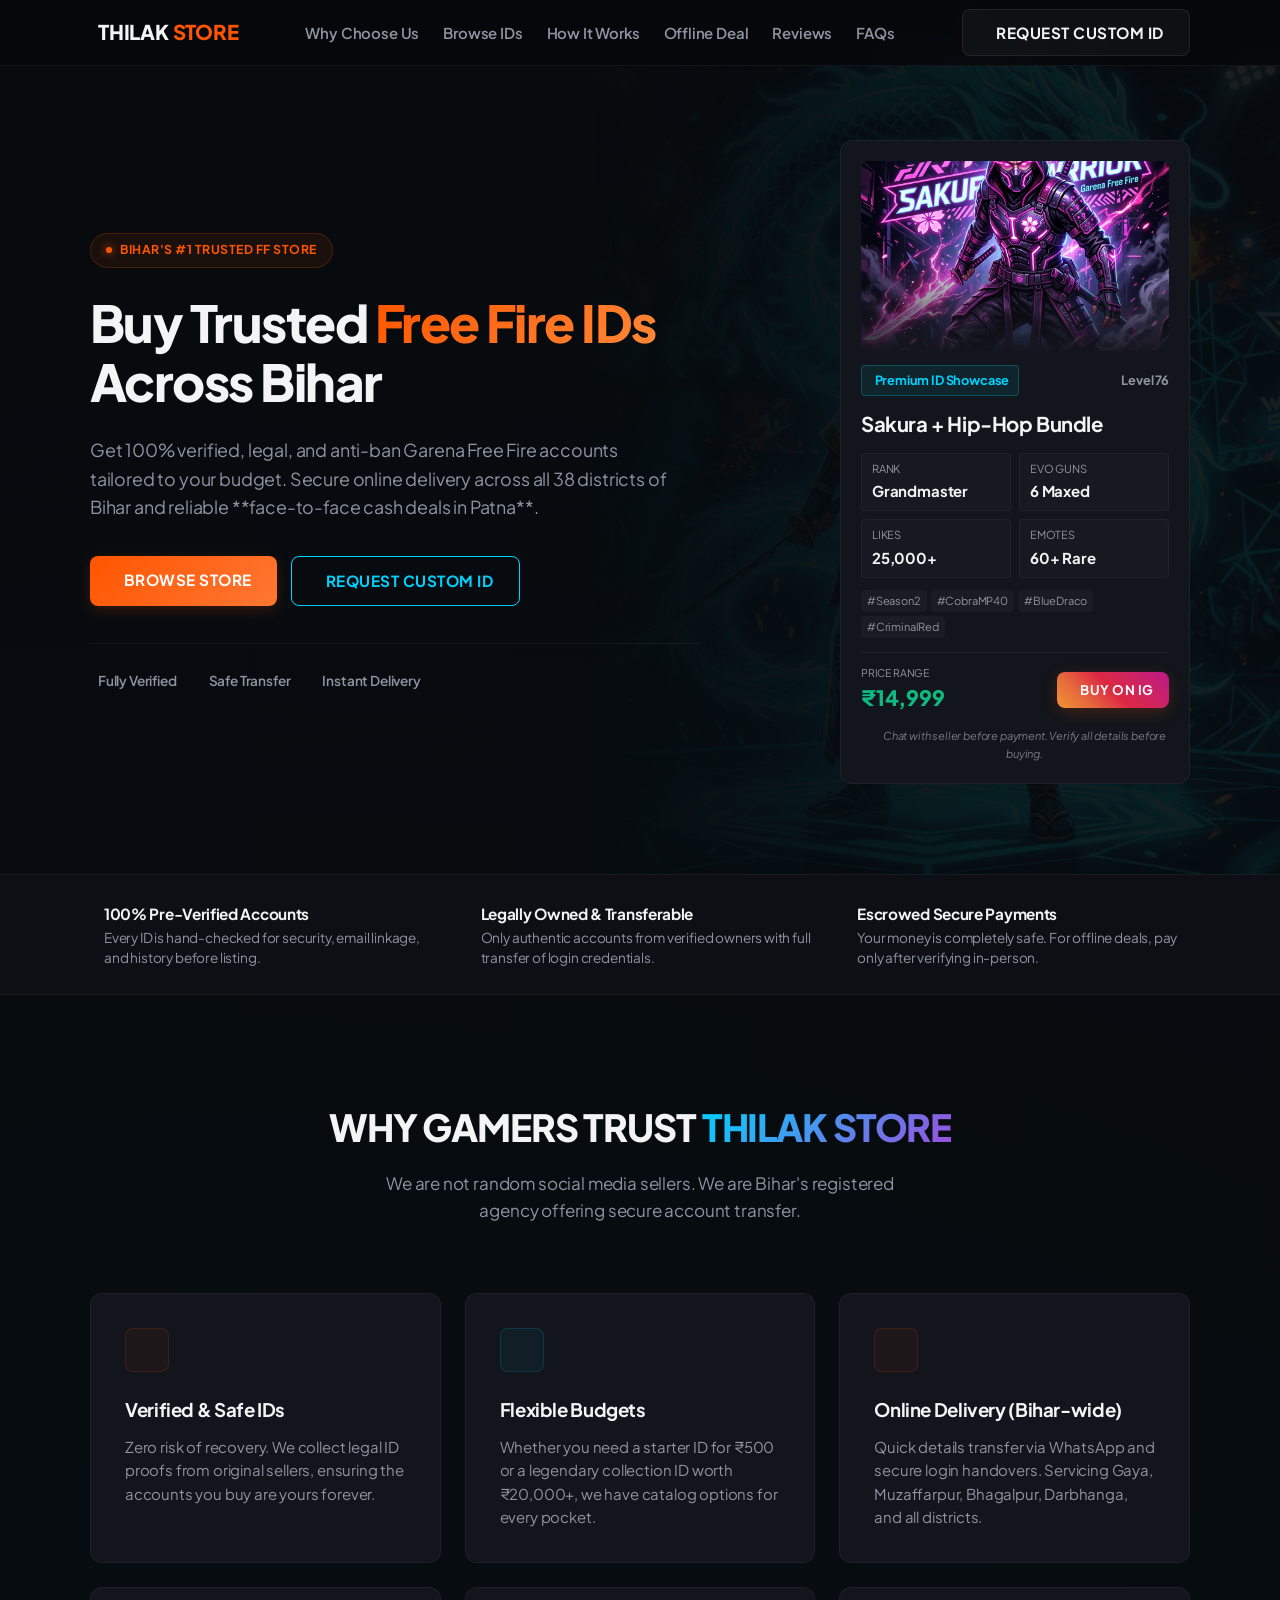
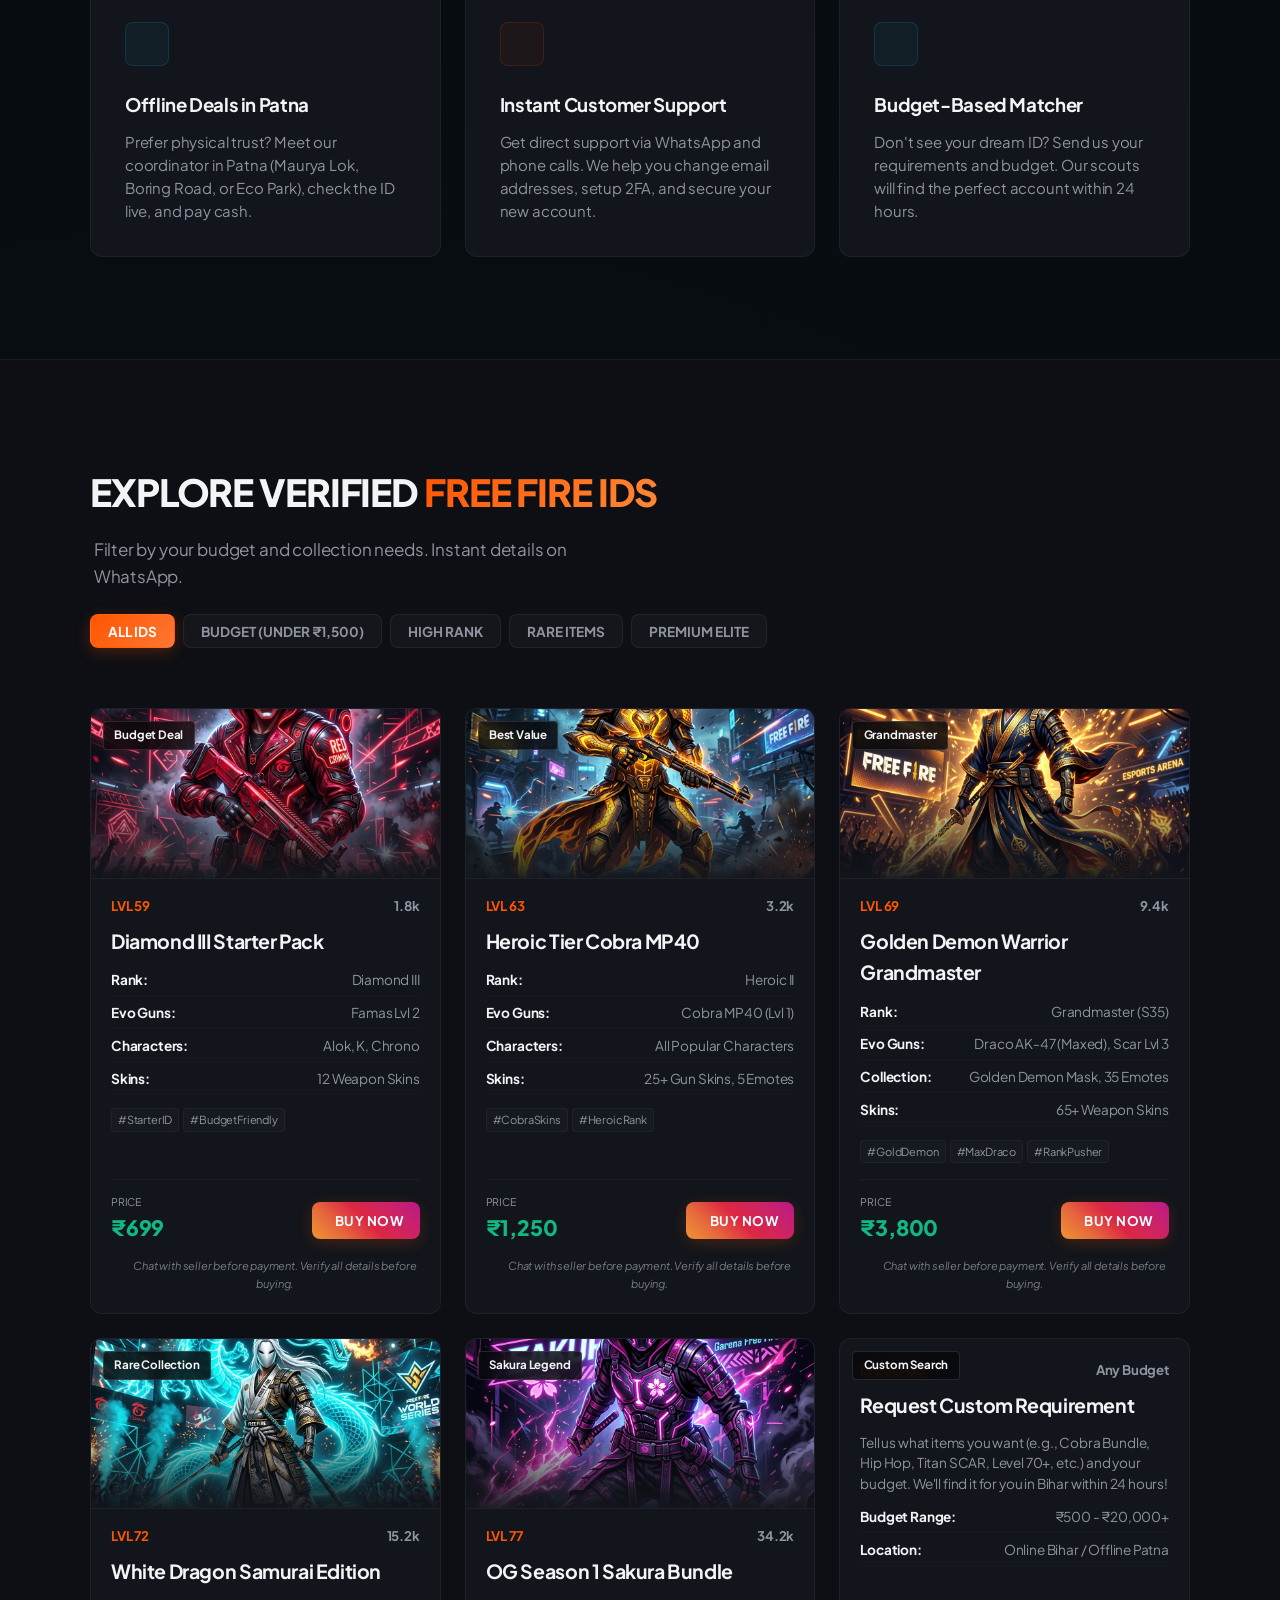
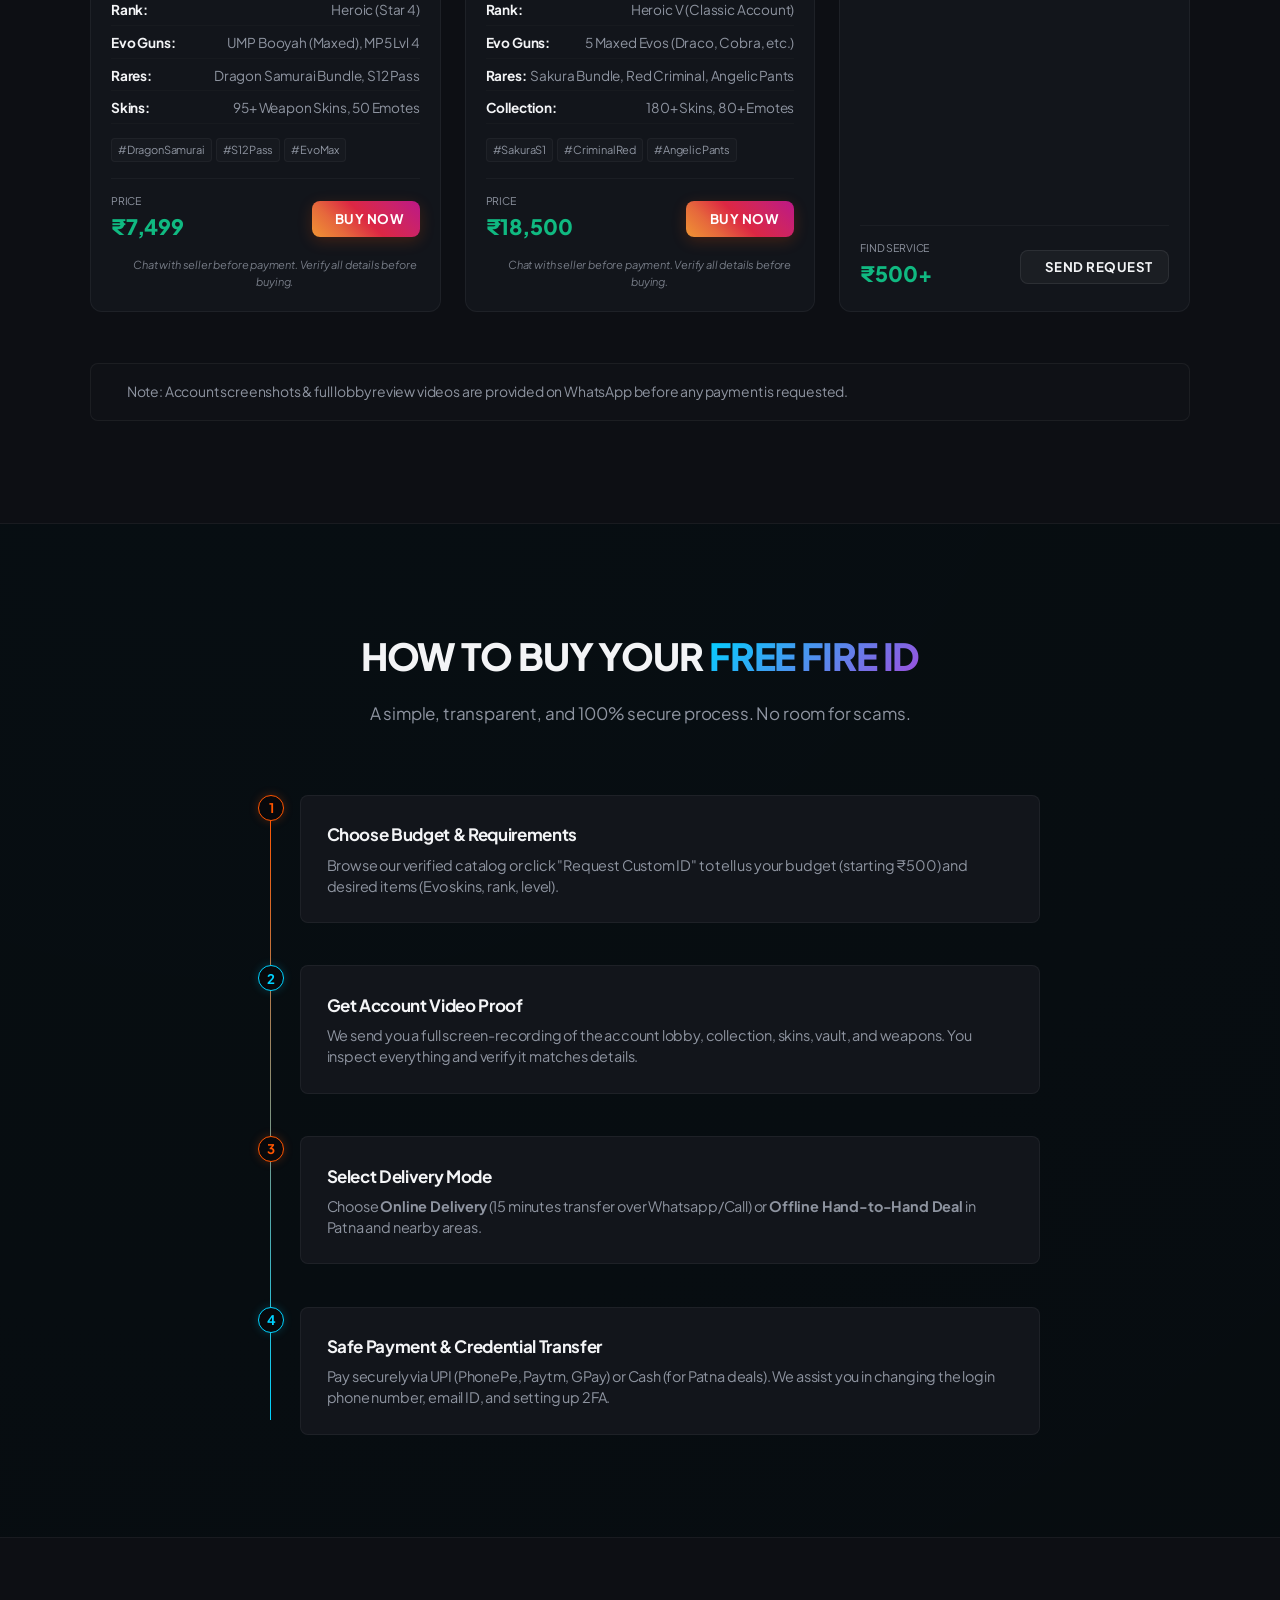
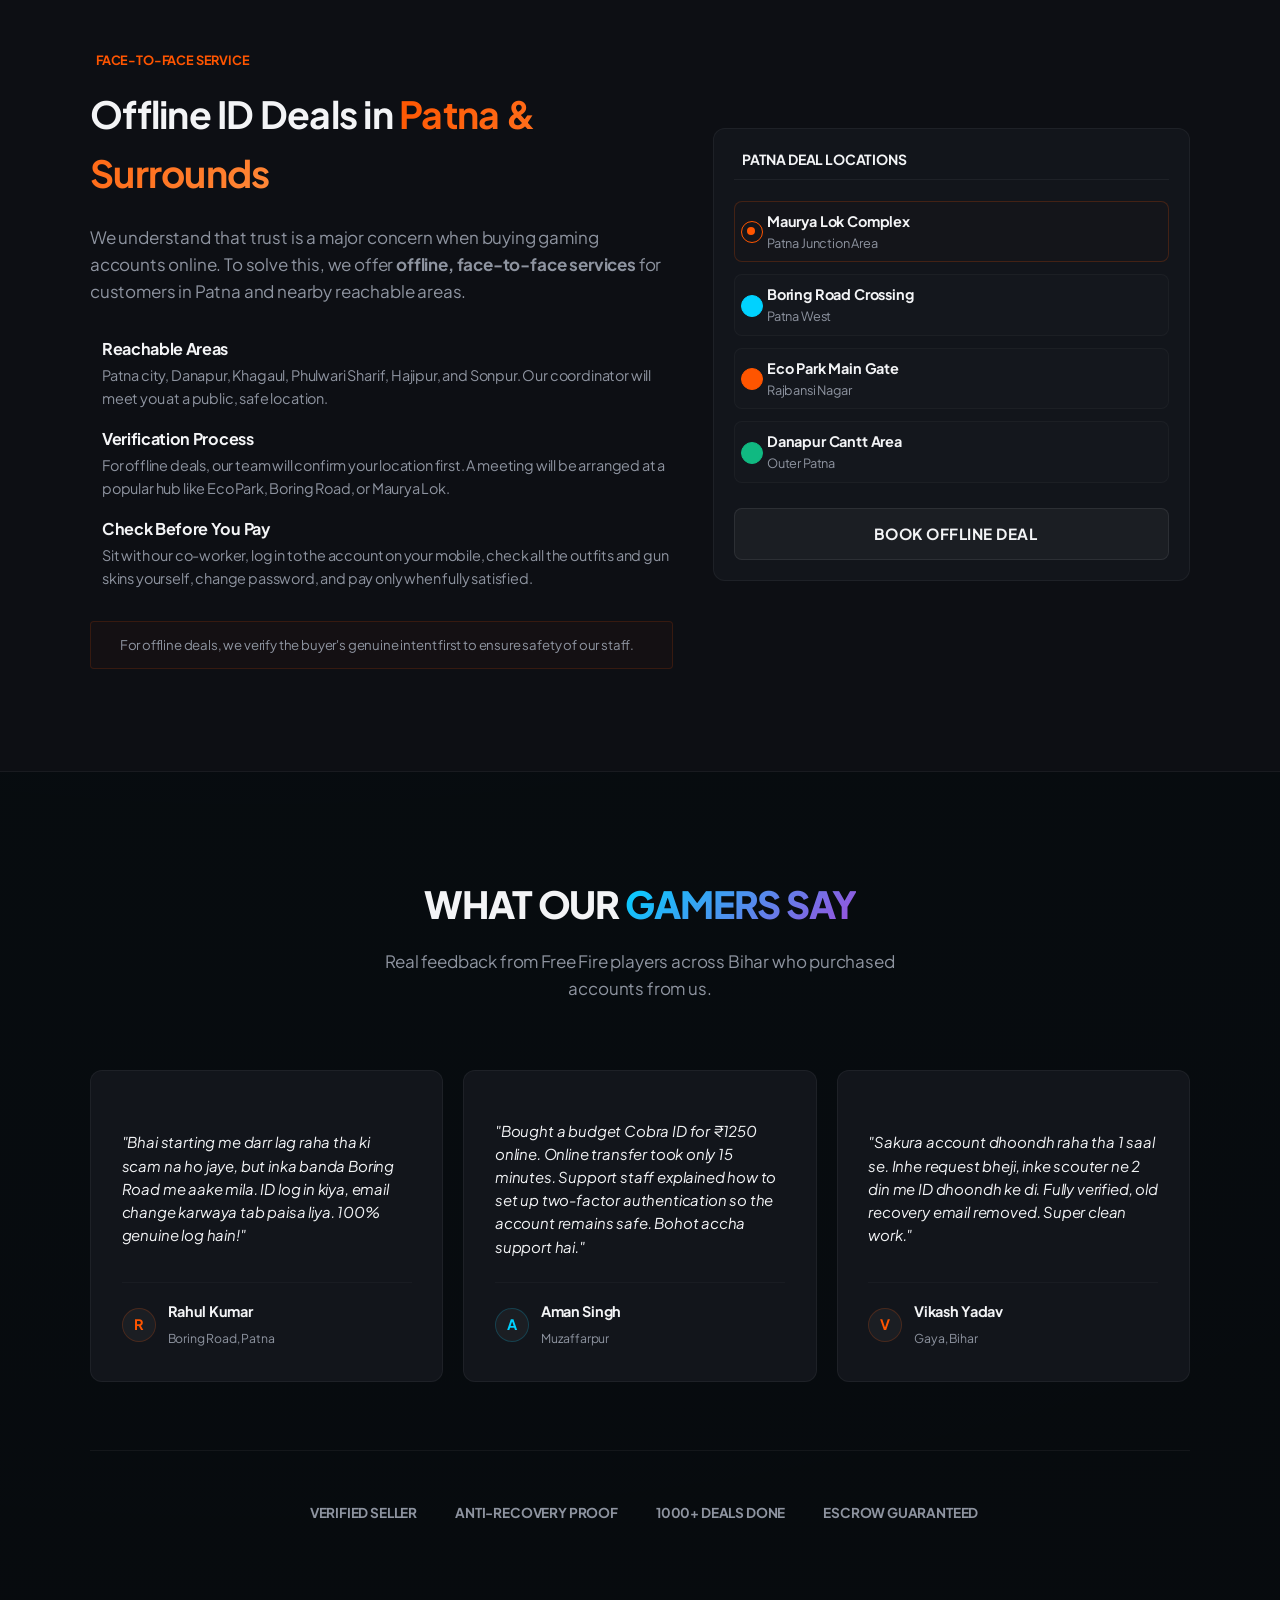
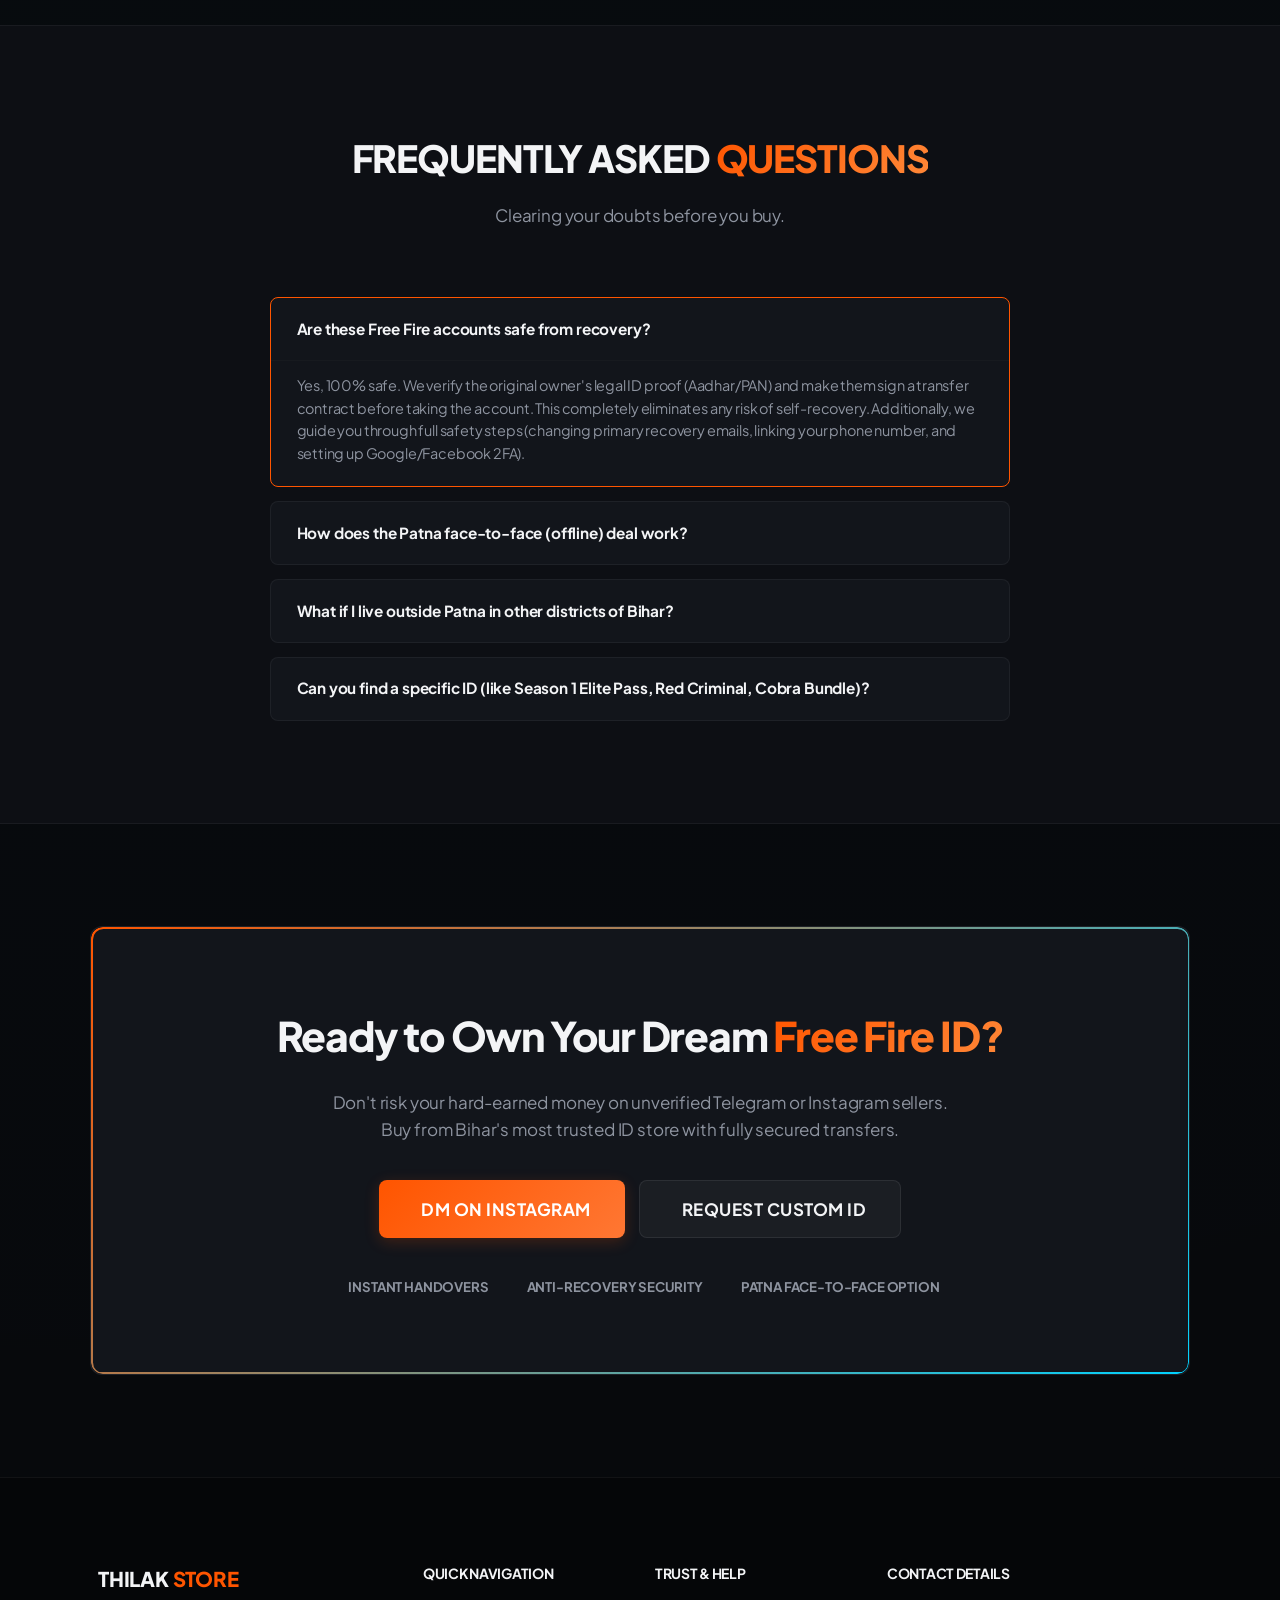
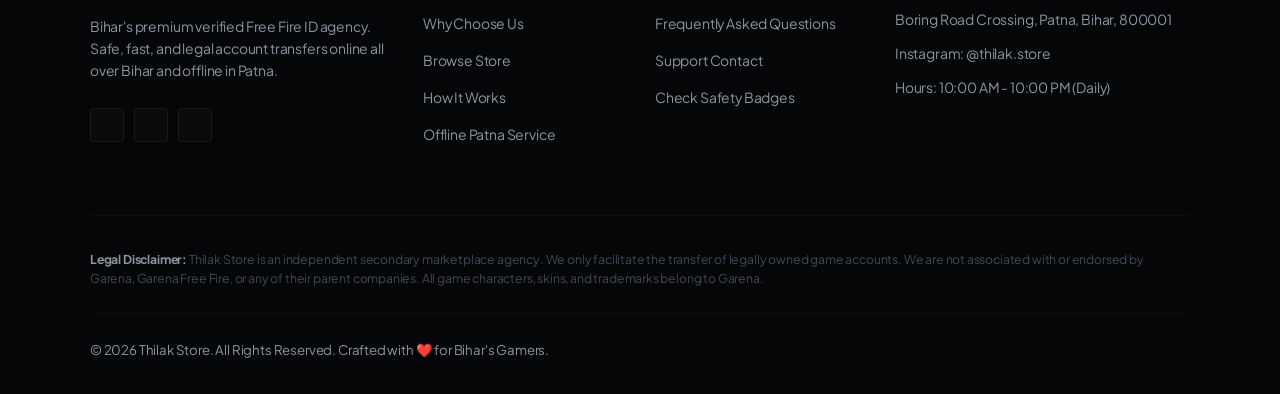
==== index.html @ e2bbb0ca "feat: implement premium Instagram business checkouts and link preview cards" ====
<!DOCTYPE html>
<html lang="en">
<head>
    <meta charset="UTF-8">
    <meta name="viewport" content="width=device-width, initial-scale=1.0">
    <meta name="description" content="Buy 100% Safe, Verified & Legal Free Fire IDs in Bihar. Budget starts from ₹500 to ₹20,000+. Instant online delivery across Bihar & Offline cash deals in Patna.">
    <meta name="keywords" content="Free Fire ID buy Bihar, Free Fire account Patna, Safe FF ID seller Patna, Buy FF ID Bihar, Free fire ID price list, Patna Free Fire offline deal">
    <meta name="author" content="Thilak Store">
    
    <!-- Open Graph Tags -->
    <meta property="og:title" content="Thilak Store | Trusted Free Fire IDs in Bihar">
    <meta property="og:description" content="Buy 100% Safe, Verified & Legal Free Fire IDs. Budget starts from ₹500 to ₹20,000+. Online delivery all over Bihar & Offline service in Patna.">
    <meta property="og:type" content="website">
    
    <title>Thilak Store | Buy Trusted Free Fire IDs Across Bihar</title>
    
    <!-- Google Fonts: Plus Jakarta Sans (Clean/Readable) -->
    <link rel="preconnect" href="https://fonts.googleapis.com">
    <link rel="preconnect" href="https://fonts.gstatic.com" crossorigin>
    <link href="https://fonts.googleapis.com/css2?family=Plus+Jakarta+Sans:wght@300;400;500;600;700;800&display=swap" rel="stylesheet">
    
    <!-- Lucide Icons CDN -->
    <script src="https://unpkg.com/lucide@latest"></script>
    
    <!-- Custom CSS -->
    <link rel="stylesheet" href="style.css">
</head>
<body>

    <!-- Header Navigation -->
    <header class="main-header">
        <div class="container navbar">
            <a href="#" class="logo">
                <span class="logo-icon"><i data-lucide="shield-check"></i></span>
                <span class="logo-text">THILAK <span class="accent-orange">STORE</span></span>
            </a>
            
            <nav class="nav-links">
                <a href="#why-us" class="nav-link">Why Choose Us</a>
                <a href="#store" class="nav-link">Browse IDs</a>
                <a href="#how-it-works" class="nav-link">How It Works</a>
                <a href="#offline-service" class="nav-link">Offline Deal</a>
                <a href="#testimonials" class="nav-link">Reviews</a>
                <a href="#faq" class="nav-link">FAQs</a>
            </nav>
            
            <div class="nav-actions">
                <button class="btn btn-secondary nav-cta-btn" commandfor="custom-id-modal" command="show-modal">
                    <i data-lucide="plus-circle"></i> Request Custom ID
                </button>
                <button class="mobile-nav-toggle" aria-label="Toggle Navigation">
                    <i data-lucide="menu"></i>
                </button>
            </div>
        </div>
    </header>

    <!-- Hero Section -->
    <section class="hero-section">
        <div class="hero-overlay"></div>
        <div class="hero-bg-image">
            <img src="assets/dragon_samurai.png" alt="Dragon Samurai Background">
        </div>
        <div class="container hero-grid">
            <div class="hero-content">
                <div class="hero-badge">
                    <span class="badge-dot"></span>
                    <span class="badge-text">BIHAR'S #1 TRUSTED FF STORE</span>
                </div>
                
                <h1 class="hero-title">
                    Buy Trusted <span class="text-glow-orange">Free Fire IDs</span> Across Bihar
                </h1>
                
                <p class="hero-subtitle">
                    Get 100% verified, legal, and anti-ban Garena Free Fire accounts tailored to your budget. Secure online delivery across all 38 districts of Bihar and reliable **face-to-face cash deals in Patna**.
                </p>
                
                <div class="hero-ctas">
                    <a href="#store" class="btn btn-primary btn-glow">
                        <i data-lucide="shopping-bag"></i> Browse Store
                    </a>
                    <button class="btn btn-secondary btn-outline" commandfor="custom-id-modal" command="show-modal">
                        <i data-lucide="sliders"></i> Request Custom ID
                    </button>
                </div>

                <div class="hero-features">
                    <div class="hero-feature-item">
                        <i data-lucide="shield-check" class="color-blue"></i>
                        <span>Fully Verified</span>
                    </div>
                    <div class="hero-feature-item">
                        <i data-lucide="refresh-cw" class="color-purple"></i>
                        <span>Safe Transfer</span>
                    </div>
                    <div class="hero-feature-item">
                        <i data-lucide="zap" class="color-orange"></i>
                        <span>Instant Delivery</span>
                    </div>
                </div>
            </div>
            
            <div class="hero-visual">
                <div class="premium-card-preview">
                    <div class="glow-effect bg-glow-purple"></div>
                    <div class="preview-image-container">
                        <img src="assets/sakura.png" alt="Free Fire Sakura Bundle" class="preview-char-img">
                        <div class="preview-char-overlay"></div>
                    </div>
                    
                    <div class="preview-header">
                        <span class="tier-badge"><i data-lucide="crown"></i> Premium ID Showcase</span>
                        <span class="status-indicator">Level 76</span>
                    </div>
                    
                    <div class="preview-body">
                        <h3 class="preview-title">Sakura + Hip-Hop Bundle</h3>
                        <div class="preview-stats-grid">
                            <div class="stat-box">
                                <span class="stat-label">Rank</span>
                                <span class="stat-value text-purple">Grandmaster</span>
                            </div>
                            <div class="stat-box">
                                <span class="stat-label">Evo Guns</span>
                                <span class="stat-value text-orange">6 Maxed</span>
                            </div>
                            <div class="stat-box">
                                <span class="stat-label">Likes</span>
                                <span class="stat-value">25,000+</span>
                            </div>
                            <div class="stat-box">
                                <span class="stat-label">Emotes</span>
                                <span class="stat-value">60+ Rare</span>
                            </div>
                        </div>
                        <div class="preview-tags">
                            <span>#Season2</span>
                            <span>#CobraMP40</span>
                            <span>#BlueDraco</span>
                            <span>#CriminalRed</span>
                        </div>
                    </div>
                    
                    <div class="preview-footer">
                        <div class="preview-price">
                            <span class="price-label">Price Range</span>
                            <span class="price-val">₹14,999</span>
                        </div>
                        <a href="#" class="btn btn-primary btn-sm btn-instagram buy-now-btn"
                           data-title="Sakura + Hip-Hop Bundle"
                           data-price="14,999"
                           data-level="76"
                           data-rank="Grandmaster"
                           data-skins="6 Maxed Evo Guns"
                           data-image="assets/sakura.png"
                           data-product-link="product-showcase.html">
                            <i data-lucide="instagram"></i> Buy on IG
                        </a>
                    </div>
                    <div class="checkout-note"><i data-lucide="info"></i> Chat with seller before payment. Verify all details before buying.</div>
                </div>
            </div>
        </div>
    </section>

    <!-- Trust Alert / Compliance Section -->
    <section class="trust-bar-section">
        <div class="container trust-bar-grid">
            <div class="trust-bar-item">
                <div class="trust-icon"><i data-lucide="check-circle-2"></i></div>
                <div class="trust-text">
                    <h4>100% Pre-Verified Accounts</h4>
                    <p>Every ID is hand-checked for security, email linkage, and history before listing.</p>
                </div>
            </div>
            <div class="trust-bar-item">
                <div class="trust-icon"><i data-lucide="scroll"></i></div>
                <div class="trust-text">
                    <h4>Legally Owned & Transferable</h4>
                    <p>Only authentic accounts from verified owners with full transfer of login credentials.</p>
                </div>
            </div>
            <div class="trust-bar-item">
                <div class="trust-icon"><i data-lucide="lock"></i></div>
                <div class="trust-text">
                    <h4>Escrowed Secure Payments</h4>
                    <p>Your money is completely safe. For offline deals, pay only after verifying in-person.</p>
                </div>
            </div>
        </div>
    </section>

    <!-- Why Choose Us Section -->
    <section id="why-us" class="why-us-section section-padding scroll-reveal">
        <div class="container">
            <div class="section-header text-center">
                <h2 class="section-title">Why Gamers Trust <span class="text-glow-purple">Thilak Store</span></h2>
                <p class="section-subtitle">We are not random social media sellers. We are Bihar's registered agency offering secure account transfer.</p>
            </div>
            
            <div class="why-us-grid">
                <!-- Card 1 -->
                <div class="feature-card border-glow-orange">
                    <div class="feature-icon bg-orange-glow"><i data-lucide="shield-check"></i></div>
                    <h3>Verified & Safe IDs</h3>
                    <p>Zero risk of recovery. We collect legal ID proofs from original sellers, ensuring the accounts you buy are yours forever.</p>
                </div>
                
                <!-- Card 2 -->
                <div class="feature-card border-glow-blue">
                    <div class="feature-icon bg-blue-glow"><i data-lucide="indian-rupee"></i></div>
                    <h3>Flexible Budgets</h3>
                    <p>Whether you need a starter ID for ₹500 or a legendary collection ID worth ₹20,000+, we have catalog options for every pocket.</p>
                </div>
                
                <!-- Card 3 -->
                <div class="feature-card border-glow-purple">
                    <div class="feature-icon bg-purple-glow"><i data-lucide="map-pin"></i></div>
                    <h3>Online Delivery (Bihar-wide)</h3>
                    <p>Quick details transfer via WhatsApp and secure login handovers. Servicing Gaya, Muzaffarpur, Bhagalpur, Darbhanga, and all districts.</p>
                </div>
                
                <!-- Card 4 -->
                <div class="feature-card border-glow-orange">
                    <div class="feature-icon bg-orange-glow"><i data-lucide="users"></i></div>
                    <h3>Offline Deals in Patna</h3>
                    <p>Prefer physical trust? Meet our coordinator in Patna (Maurya Lok, Boring Road, or Eco Park), check the ID live, and pay cash.</p>
                </div>
                
                <!-- Card 5 -->
                <div class="feature-card border-glow-blue">
                    <div class="feature-icon bg-blue-glow"><i data-lucide="headphones"></i></div>
                    <h3>Instant Customer Support</h3>
                    <p>Get direct support via WhatsApp and phone calls. We help you change email addresses, setup 2FA, and secure your new account.</p>
                </div>
                
                <!-- Card 6 -->
                <div class="feature-card border-glow-purple">
                    <div class="feature-icon bg-purple-glow"><i data-lucide="thumbs-up"></i></div>
                    <h3>Budget-Based Matcher</h3>
                    <p>Don't see your dream ID? Send us your requirements and budget. Our scouts will find the perfect account within 24 hours.</p>
                </div>
            </div>
        </div>
    </section>

    <!-- Featured ID Catalog / Store Section -->
    <section id="store" class="store-section section-padding scroll-reveal">
        <div class="container">
            <div class="section-header-row">
                <div class="section-header-left">
                    <h2 class="section-title">Explore Verified <span class="text-glow-orange">Free Fire IDs</span></h2>
                    <p class="section-subtitle">Filter by your budget and collection needs. Instant details on WhatsApp.</p>
                </div>
                
                <div class="catalog-filters">
                    <button class="filter-btn active" data-filter="all">All IDs</button>
                    <button class="filter-btn" data-filter="budget">Budget (Under ₹1,500)</button>
                    <button class="filter-btn" data-filter="rank">High Rank</button>
                    <button class="filter-btn" data-filter="rare">Rare Items</button>
                    <button class="filter-btn" data-filter="premium">Premium Elite</button>
                </div>
            </div>
            
            <div class="store-grid" id="catalog-grid">
                <!-- ID Card 1 (Budget) -->
                <div class="id-card" data-category="budget">
                    <div class="id-card-banner">
                        <img src="assets/criminal.png" alt="Diamond III Starter Pack" class="card-char-img">
                        <div class="id-card-banner-overlay"></div>
                    </div>
                    <div class="card-badge badge-budget">Budget Deal</div>
                    <div class="id-card-header">
                        <span class="id-level">LVL 59</span>
                        <span class="id-likes"><i data-lucide="heart"></i> 1.8k</span>
                    </div>
                    <div class="id-card-body">
                        <h3 class="id-title">Diamond III Starter Pack</h3>
                        <ul class="id-specs">
                            <li><strong>Rank:</strong> Diamond III</li>
                            <li><strong>Evo Guns:</strong> Famas Lvl 2</li>
                            <li><strong>Characters:</strong> Alok, K, Chrono</li>
                            <li><strong>Skins:</strong> 12 Weapon Skins</li>
                        </ul>
                        <div class="id-extra-tags">
                            <span>#StarterID</span>
                            <span>#BudgetFriendly</span>
                        </div>
                    </div>
                    <div class="id-card-footer">
                        <div class="id-price">
                            <span class="price-label">Price</span>
                            <span class="price-val">₹699</span>
                        </div>
                        <div class="id-actions">
                            <a href="#" class="btn btn-primary btn-sm btn-instagram buy-now-btn"
                               data-title="Diamond III Starter Pack"
                               data-price="699"
                               data-level="59"
                               data-rank="Diamond III"
                               data-skins="12 Weapon Skins"
                               data-image="assets/criminal.png"
                               data-product-link="product-1.html">
                                <i data-lucide="instagram"></i> Buy Now
                            </a>
                        </div>
                    </div>
                    <div class="checkout-note"><i data-lucide="info"></i> Chat with seller before payment. Verify all details before buying.</div>
                </div>

                <!-- ID Card 2 (Budget) -->
                <div class="id-card" data-category="budget">
                    <div class="id-card-banner">
                        <img src="assets/cobra.png" alt="Cobra MP40 Bundle" class="card-char-img">
                        <div class="id-card-banner-overlay"></div>
                    </div>
                    <div class="card-badge badge-budget">Best Value</div>
                    <div class="id-card-header">
                        <span class="id-level">LVL 63</span>
                        <span class="id-likes"><i data-lucide="heart"></i> 3.2k</span>
                    </div>
                    <div class="id-card-body">
                        <h3 class="id-title">Heroic Tier Cobra MP40</h3>
                        <ul class="id-specs">
                            <li><strong>Rank:</strong> Heroic II</li>
                            <li><strong>Evo Guns:</strong> Cobra MP40 (Lvl 1)</li>
                            <li><strong>Characters:</strong> All Popular Characters</li>
                            <li><strong>Skins:</strong> 25+ Gun Skins, 5 Emotes</li>
                        </ul>
                        <div class="id-extra-tags">
                            <span>#CobraSkins</span>
                            <span>#HeroicRank</span>
                        </div>
                    </div>
                    <div class="id-card-footer">
                        <div class="id-price">
                            <span class="price-label">Price</span>
                            <span class="price-val">₹1,250</span>
                        </div>
                        <div class="id-actions">
                            <a href="#" class="btn btn-primary btn-sm btn-instagram buy-now-btn"
                               data-title="Heroic Tier Cobra MP40"
                               data-price="1,250"
                               data-level="63"
                               data-rank="Heroic II"
                               data-skins="25+ Gun Skins, 5 Emotes"
                               data-image="assets/cobra.png"
                               data-product-link="product-2.html">
                                <i data-lucide="instagram"></i> Buy Now
                            </a>
                        </div>
                    </div>
                    <div class="checkout-note"><i data-lucide="info"></i> Chat with seller before payment. Verify all details before buying.</div>
                </div>

                <!-- ID Card 3 (High Rank) -->
                <div class="id-card" data-category="rank">
                    <div class="id-card-banner">
                        <img src="assets/gold_demon.png" alt="Golden Demon Warrior" class="card-char-img">
                        <div class="id-card-banner-overlay"></div>
                    </div>
                    <div class="card-badge badge-rank">Grandmaster</div>
                    <div class="id-card-header">
                        <span class="id-level">LVL 69</span>
                        <span class="id-likes"><i data-lucide="heart"></i> 9.4k</span>
                    </div>
                    <div class="id-card-body">
                        <h3 class="id-title">Golden Demon Warrior Grandmaster</h3>
                        <ul class="id-specs">
                            <li><strong>Rank:</strong> Grandmaster (S35)</li>
                            <li><strong>Evo Guns:</strong> Draco AK-47 (Maxed), Scar Lvl 3</li>
                            <li><strong>Collection:</strong> Golden Demon Mask, 35 Emotes</li>
                            <li><strong>Skins:</strong> 65+ Weapon Skins</li>
                        </ul>
                        <div class="id-extra-tags">
                            <span>#GoldDemon</span>
                            <span>#MaxDraco</span>
                            <span>#RankPusher</span>
                        </div>
                    </div>
                    <div class="id-card-footer">
                        <div class="id-price">
                            <span class="price-label">Price</span>
                            <span class="price-val">₹3,800</span>
                        </div>
                        <div class="id-actions">
                            <a href="#" class="btn btn-primary btn-sm btn-instagram buy-now-btn"
                               data-title="Golden Demon Warrior Grandmaster"
                               data-price="3,800"
                               data-level="69"
                               data-rank="Grandmaster (S35)"
                               data-skins="65+ Weapon Skins"
                               data-image="assets/gold_demon.png"
                               data-product-link="product-3.html">
                                <i data-lucide="instagram"></i> Buy Now
                            </a>
                        </div>
                    </div>
                    <div class="checkout-note"><i data-lucide="info"></i> Chat with seller before payment. Verify all details before buying.</div>
                </div>

                <!-- ID Card 4 (Rare Items) -->
                <div class="id-card" data-category="rare">
                    <div class="id-card-banner">
                        <img src="assets/dragon_samurai.png" alt="White Dragon Samurai" class="card-char-img">
                        <div class="id-card-banner-overlay"></div>
                    </div>
                    <div class="card-badge badge-rare">Rare Collection</div>
                    <div class="id-card-header">
                        <span class="id-level">LVL 72</span>
                        <span class="id-likes"><i data-lucide="heart"></i> 15.2k</span>
                    </div>
                    <div class="id-card-body">
                        <h3 class="id-title">White Dragon Samurai Edition</h3>
                        <ul class="id-specs">
                            <li><strong>Rank:</strong> Heroic (Star 4)</li>
                            <li><strong>Evo Guns:</strong> UMP Booyah (Maxed), MP5 Lvl 4</li>
                            <li><strong>Rares:</strong> Dragon Samurai Bundle, S12 Pass</li>
                            <li><strong>Skins:</strong> 95+ Weapon Skins, 50 Emotes</li>
                        </ul>
                        <div class="id-extra-tags">
                            <span>#DragonSamurai</span>
                            <span>#S12Pass</span>
                            <span>#EvoMax</span>
                        </div>
                    </div>
                    <div class="id-card-footer">
                        <div class="id-price">
                            <span class="price-label">Price</span>
                            <span class="price-val">₹7,499</span>
                        </div>
                        <div class="id-actions">
                            <a href="#" class="btn btn-primary btn-sm btn-instagram buy-now-btn"
                               data-title="White Dragon Samurai Edition"
                               data-price="7,499"
                               data-level="72"
                               data-rank="Heroic (Star 4)"
                               data-skins="95+ Weapon Skins, 50 Emotes"
                               data-image="assets/dragon_samurai.png"
                               data-product-link="product-4.html">
                                <i data-lucide="instagram"></i> Buy Now
                            </a>
                        </div>
                    </div>
                    <div class="checkout-note"><i data-lucide="info"></i> Chat with seller before payment. Verify all details before buying.</div>
                </div>

                <!-- ID Card 5 (Premium Elite) -->
                <div class="id-card" data-category="premium">
                    <div class="id-card-banner">
                        <img src="assets/sakura.png" alt="Sakura Bundle" class="card-char-img">
                        <div class="id-card-banner-overlay"></div>
                    </div>
                    <div class="card-badge badge-premium">Sakura Legend</div>
                    <div class="id-card-header">
                        <span class="id-level">LVL 77</span>
                        <span class="id-likes"><i data-lucide="heart"></i> 34.2k</span>
                    </div>
                    <div class="id-card-body">
                        <h3 class="id-title">OG Season 1 Sakura Bundle</h3>
                        <ul class="id-specs">
                            <li><strong>Rank:</strong> Heroic V (Classic Account)</li>
                            <li><strong>Evo Guns:</strong> 5 Maxed Evos (Draco, Cobra, etc.)</li>
                            <li><strong>Rares:</strong> Sakura Bundle, Red Criminal, Angelic Pants</li>
                            <li><strong>Collection:</strong> 180+ Skins, 80+ Emotes</li>
                        </ul>
                        <div class="id-extra-tags">
                            <span>#SakuraS1</span>
                            <span>#CriminalRed</span>
                            <span>#AngelicPants</span>
                        </div>
                    </div>
                    <div class="id-card-footer">
                        <div class="id-price">
                            <span class="price-label">Price</span>
                            <span class="price-val">₹18,500</span>
                        </div>
                        <div class="id-actions">
                            <a href="#" class="btn btn-primary btn-sm btn-instagram buy-now-btn"
                               data-title="OG Season 1 Sakura Bundle"
                               data-price="18,500"
                               data-level="77"
                               data-rank="Heroic V"
                               data-skins="180+ Skins, 80+ Emotes"
                               data-image="assets/sakura.png"
                               data-product-link="product-5.html">
                                <i data-lucide="instagram"></i> Buy Now
                            </a>
                        </div>
                    </div>
                    <div class="checkout-note"><i data-lucide="info"></i> Chat with seller before payment. Verify all details before buying.</div>
                </div>

                <!-- Custom Scouter ID Card (For Custom Requirements) -->
                <div class="id-card card-custom-req" data-category="all">
                    <div class="card-badge badge-custom">Custom Search</div>
                    <div class="id-card-header">
                        <span class="id-level">LVL 50-80</span>
                        <span class="id-likes"><i data-lucide="star"></i> Any Budget</span>
                    </div>
                    <div class="id-card-body">
                        <h3 class="id-title">Request Custom Requirement</h3>
                        <p class="custom-card-text">Tell us what items you want (e.g., Cobra Bundle, Hip Hop, Titan SCAR, Level 70+, etc.) and your budget. We'll find it for you in Bihar within 24 hours!</p>
                        <ul class="id-specs">
                            <li><strong>Budget Range:</strong> ₹500 - ₹20,000+</li>
                            <li><strong>Location:</strong> Online Bihar / Offline Patna</li>
                        </ul>
                    </div>
                    <div class="id-card-footer">
                        <div class="id-price">
                            <span class="price-label">Find Service</span>
                            <span class="price-val">₹500+</span>
                        </div>
                        <div class="id-actions">
                            <button class="btn btn-secondary btn-sm" commandfor="custom-id-modal" command="show-modal">
                                <i data-lucide="plus-circle"></i> Send Request
                            </button>
                        </div>
                    </div>
                </div>
            </div>
            
            <div class="catalog-disclaimer">
                <i data-lucide="info"></i>
                <p>Note: Account screenshots & full lobby review videos are provided on WhatsApp before any payment is requested.</p>
            </div>
        </div>
    </section>

    <!-- How It Works Section -->
    <section id="how-it-works" class="how-works-section section-padding scroll-reveal">
        <div class="container">
            <div class="section-header text-center">
                <h2 class="section-title">How To Buy Your <span class="text-glow-purple">Free Fire ID</span></h2>
                <p class="section-subtitle">A simple, transparent, and 100% secure process. No room for scams.</p>
            </div>
            
            <div class="timeline">
                <!-- Step 1 -->
                <div class="timeline-item">
                    <div class="timeline-number">1</div>
                    <div class="timeline-content">
                        <h3>Choose Budget & Requirements</h3>
                        <p>Browse our verified catalog or click "Request Custom ID" to tell us your budget (starting ₹500) and desired items (Evo skins, rank, level).</p>
                    </div>
                </div>
                
                <!-- Step 2 -->
                <div class="timeline-item">
                    <div class="timeline-number">2</div>
                    <div class="timeline-content">
                        <h3>Get Account Video Proof</h3>
                        <p>We send you a full screen-recording of the account lobby, collection, skins, vault, and weapons. You inspect everything and verify it matches details.</p>
                    </div>
                </div>
                
                <!-- Step 3 -->
                <div class="timeline-item">
                    <div class="timeline-number">3</div>
                    <div class="timeline-content">
                        <h3>Select Delivery Mode</h3>
                        <p>Choose <strong>Online Delivery</strong> (15 minutes transfer over Whatsapp/Call) or <strong>Offline Hand-to-Hand Deal</strong> in Patna and nearby areas.</p>
                    </div>
                </div>
                
                <!-- Step 4 -->
                <div class="timeline-item">
                    <div class="timeline-number">4</div>
                    <div class="timeline-content">
                        <h3>Safe Payment & Credential Transfer</h3>
                        <p>Pay securely via UPI (PhonePe, Paytm, GPay) or Cash (for Patna deals). We assist you in changing the login phone number, email ID, and setting up 2FA.</p>
                    </div>
                </div>
            </div>
        </div>
    </section>

    <!-- Offline Service Section -->
    <section id="offline-service" class="offline-section section-padding scroll-reveal">
        <div class="container offline-grid">
            <div class="offline-content">
                <div class="offline-badge">
                    <i data-lucide="map-pin"></i>
                    <span>FACE-TO-FACE SERVICE</span>
                </div>
                <h2>Offline ID Deals in <span class="text-glow-orange">Patna & Surrounds</span></h2>
                <p>We understand that trust is a major concern when buying gaming accounts online. To solve this, we offer <strong>offline, face-to-face services</strong> for customers in Patna and nearby reachable areas.</p>
                
                <div class="offline-details">
                    <div class="offline-detail-item">
                        <i data-lucide="navigation"></i>
                        <div>
                            <h4>Reachable Areas</h4>
                            <p>Patna city, Danapur, Khagaul, Phulwari Sharif, Hajipur, and Sonpur. Our coordinator will meet you at a public, safe location.</p>
                        </div>
                    </div>
                    <div class="offline-detail-item">
                        <i data-lucide="map-pin"></i>
                        <div>
                            <h4>Verification Process</h4>
                            <p>For offline deals, our team will confirm your location first. A meeting will be arranged at a popular hub like Eco Park, Boring Road, or Maurya Lok.</p>
                        </div>
                    </div>
                    <div class="offline-detail-item">
                        <i data-lucide="user-check"></i>
                        <div>
                            <h4>Check Before You Pay</h4>
                            <p>Sit with our co-worker, log in to the account on your mobile, check all the outfits and gun skins yourself, change password, and pay only when fully satisfied.</p>
                        </div>
                    </div>
                </div>
                
                <div class="offline-warning-box">
                    <i data-lucide="alert-triangle"></i>
                    <span>For offline deals, we verify the buyer's genuine intent first to ensure safety of our staff.</span>
                </div>
            </div>
            
            <div class="offline-visual">
                <div class="map-illustration">
                    <div class="map-card-glow"></div>
                    <div class="map-header">
                        <i data-lucide="map"></i>
                        <span>Patna Deal Locations</span>
                    </div>
                    <div class="map-points-list">
                        <div class="map-point active-point">
                            <span class="pulse-point"></span>
                            <div>
                                <strong>Maurya Lok Complex</strong>
                                <span>Patna Junction Area</span>
                            </div>
                        </div>
                        <div class="map-point">
                            <span class="pulse-point"></span>
                            <div>
                                <strong>Boring Road Crossing</strong>
                                <span>Patna West</span>
                            </div>
                        </div>
                        <div class="map-point">
                            <span class="pulse-point"></span>
                            <div>
                                <strong>Eco Park Main Gate</strong>
                                <span>Rajbansi Nagar</span>
                            </div>
                        </div>
                        <div class="map-point">
                            <span class="pulse-point"></span>
                            <div>
                                <strong>Danapur Cantt Area</strong>
                                <span>Outer Patna</span>
                            </div>
                        </div>
                    </div>
                    <a href="#" class="btn btn-secondary btn-block instagram-offline-btn">
                        <i data-lucide="calendar"></i> Book Offline Deal
                    </a>
                </div>
            </div>
        </div>
    </section>

    <!-- Testimonials / Reviews Section -->
    <section id="testimonials" class="testimonials-section section-padding scroll-reveal">
        <div class="container">
            <div class="section-header text-center">
                <h2 class="section-title">What Our <span class="text-glow-purple">Gamers Say</span></h2>
                <p class="section-subtitle">Real feedback from Free Fire players across Bihar who purchased accounts from us.</p>
            </div>
            
            <div class="testimonials-grid">
                <!-- Review 1 -->
                <div class="review-card">
                    <div class="review-stars">
                        <i data-lucide="star" class="fill-gold"></i>
                        <i data-lucide="star" class="fill-gold"></i>
                        <i data-lucide="star" class="fill-gold"></i>
                        <i data-lucide="star" class="fill-gold"></i>
                        <i data-lucide="star" class="fill-gold"></i>
                    </div>
                    <p class="review-text">"Bhai starting me darr lag raha tha ki scam na ho jaye, but inka banda Boring Road me aake mila. ID log in kiya, email change karwaya tab paisa liya. 100% genuine log hain!"</p>
                    <div class="reviewer-info">
                        <div class="reviewer-avatar text-orange">R</div>
                        <div>
                            <h4 class="reviewer-name">Rahul Kumar</h4>
                            <span class="reviewer-location">Boring Road, Patna</span>
                        </div>
                    </div>
                </div>

                <!-- Review 2 -->
                <div class="review-card">
                    <div class="review-stars">
                        <i data-lucide="star" class="fill-gold"></i>
                        <i data-lucide="star" class="fill-gold"></i>
                        <i data-lucide="star" class="fill-gold"></i>
                        <i data-lucide="star" class="fill-gold"></i>
                        <i data-lucide="star" class="fill-gold"></i>
                    </div>
                    <p class="review-text">"Bought a budget Cobra ID for ₹1250 online. Online transfer took only 15 minutes. Support staff explained how to set up two-factor authentication so the account remains safe. Bohot accha support hai."</p>
                    <div class="reviewer-info">
                        <div class="reviewer-avatar text-blue">A</div>
                        <div>
                            <h4 class="reviewer-name">Aman Singh</h4>
                            <span class="reviewer-location">Muzaffarpur</span>
                        </div>
                    </div>
                </div>

                <!-- Review 3 -->
                <div class="review-card">
                    <div class="review-stars">
                        <i data-lucide="star" class="fill-gold"></i>
                        <i data-lucide="star" class="fill-gold"></i>
                        <i data-lucide="star" class="fill-gold"></i>
                        <i data-lucide="star" class="fill-gold"></i>
                        <i data-lucide="star" class="fill-gold"></i>
                    </div>
                    <p class="review-text">"Sakura account dhoondh raha tha 1 saal se. Inhe request bheji, inke scouter ne 2 din me ID dhoondh ke di. Fully verified, old recovery email removed. Super clean work."</p>
                    <div class="reviewer-info">
                        <div class="reviewer-avatar text-purple">V</div>
                        <div>
                            <h4 class="reviewer-name">Vikash Yadav</h4>
                            <span class="reviewer-location">Gaya, Bihar</span>
                        </div>
                    </div>
                </div>
            </div>
            
            <div class="trust-logos-row">
                <div class="trust-badge-item">
                    <i data-lucide="shield-check"></i>
                    <span>Verified Seller</span>
                </div>
                <div class="trust-badge-item">
                    <i data-lucide="check-square"></i>
                    <span>Anti-Recovery Proof</span>
                </div>
                <div class="trust-badge-item">
                    <i data-lucide="thumbs-up"></i>
                    <span>1000+ Deals Done</span>
                </div>
                <div class="trust-badge-item">
                    <i data-lucide="heart-handshake"></i>
                    <span>Escrow Guaranteed</span>
                </div>
            </div>
        </div>
    </section>

    <!-- FAQ Section -->
    <section id="faq" class="faq-section section-padding scroll-reveal">
        <div class="container">
            <div class="section-header text-center">
                <h2 class="section-title">Frequently Asked <span class="text-glow-orange">Questions</span></h2>
                <p class="section-subtitle">Clearing your doubts before you buy.</p>
            </div>
            
            <div class="faq-accordion">
                <!-- FAQ 1 -->
                <details class="faq-item" open>
                    <summary class="faq-question">
                        Are these Free Fire accounts safe from recovery?
                        <i data-lucide="chevron-down" class="faq-icon"></i>
                    </summary>
                    <div class="faq-answer">
                        <p>Yes, 100% safe. We verify the original owner's legal ID proof (Aadhar/PAN) and make them sign a transfer contract before taking the account. This completely eliminates any risk of self-recovery. Additionally, we guide you through full safety steps (changing primary recovery emails, linking your phone number, and setting up Google/Facebook 2FA).</p>
                    </div>
                </details>

                <!-- FAQ 2 -->
                <details class="faq-item">
                    <summary class="faq-question">
                        How does the Patna face-to-face (offline) deal work?
                        <i data-lucide="chevron-down" class="faq-icon"></i>
                    </summary>
                    <div class="faq-answer">
                        <p>It's simple: 
                        1. You select an ID and tell us you want an offline deal in Patna.
                        2. Our team schedules a meeting at a secure, busy public place (Eco Park, Maurya Lok, or Boring Road).
                        3. Our representative meets you. You log in to the account on your mobile, check the collection, and confirm everything is correct.
                        4. Our representative helps you secure/link the account to your phone.
                        5. Once you are 100% satisfied, you pay cash or UPI to our representative on the spot.</p>
                    </div>
                </details>

                <!-- FAQ 3 -->
                <details class="faq-item">
                    <summary class="faq-question">
                        What if I live outside Patna in other districts of Bihar?
                        <i data-lucide="chevron-down" class="faq-icon"></i>
                    </summary>
                    <div class="faq-answer">
                        <p>For players in Gaya, Muzaffarpur, Bhagalpur, Darbhanga, Ara, Chapra, and other areas, we offer secure online delivery. We send full lobby screen recordings of the account. Payment is done via secure UPI, and we transfer all account credentials instantly over WhatsApp or a live video call to guide you through linking the account safely.</p>
                    </div>
                </details>

                <!-- FAQ 4 -->
                <details class="faq-item">
                    <summary class="faq-question">
                        Can you find a specific ID (like Season 1 Elite Pass, Red Criminal, Cobra Bundle)?
                        <i data-lucide="chevron-down" class="faq-icon"></i>
                    </summary>
                    <div class="faq-answer">
                        <p>Yes! We have a network of original gamers across Bihar. Click on the <strong>"Request Custom ID"</strong> button, fill in your budget and required rare items, and our scouter team will find and present matching options to you within 24 to 48 hours.</p>
                    </div>
                </details>
            </div>
        </div>
    </section>

    <!-- Final CTA Section -->
    <section class="final-cta-section">
        <div class="container cta-box scroll-reveal">
            <div class="glow-bg-cta"></div>
            <h2 class="cta-title">Ready to Own Your Dream <span class="text-glow-orange">Free Fire ID?</span></h2>
            <p class="cta-desc">Don't risk your hard-earned money on unverified Telegram or Instagram sellers. Buy from Bihar's most trusted ID store with fully secured transfers.</p>
            <div class="cta-actions">
                <button class="btn btn-primary btn-lg btn-glow instagram-chat-btn">
                    <i data-lucide="instagram"></i> DM on Instagram
                </button>
                <button class="btn btn-secondary btn-lg" commandfor="custom-id-modal" command="show-modal">
                    <i data-lucide="plus-circle"></i> Request Custom ID
                </button>
            </div>
            <div class="cta-badges">
                <span><i data-lucide="check-circle"></i> Instant Handovers</span>
                <span><i data-lucide="shield"></i> Anti-Recovery Security</span>
                <span><i data-lucide="users"></i> Patna Face-to-Face Option</span>
            </div>
        </div>
    </section>

    <!-- Footer -->
    <footer class="footer">
        <div class="container footer-grid">
            <div class="footer-brand">
                <a href="#" class="logo">
                    <span class="logo-icon"><i data-lucide="shield-check"></i></span>
                    <span class="logo-text">THILAK <span class="accent-orange">STORE</span></span>
                </a>
                <p class="footer-desc">Bihar's premium verified Free Fire ID agency. Safe, fast, and legal account transfers online all over Bihar and offline in Patna.</p>
                <div class="footer-socials">
                    <a href="#" aria-label="YouTube"><i data-lucide="youtube"></i></a>
                    <a href="https://instagram.com/thilak.store" aria-label="Instagram"><i data-lucide="instagram"></i></a>
                    <a href="https://ig.me/m/thilak.store" target="_blank" aria-label="Instagram DM"><i data-lucide="message-circle"></i></a>
                </div>
            </div>
            
            <div class="footer-links">
                <h4>Quick Navigation</h4>
                <ul>
                    <li><a href="#why-us">Why Choose Us</a></li>
                    <li><a href="#store">Browse Store</a></li>
                    <li><a href="#how-it-works">How It Works</a></li>
                    <li><a href="#offline-service">Offline Patna Service</a></li>
                </ul>
            </div>

            <div class="footer-links">
                <h4>Trust & Help</h4>
                <ul>
                    <li><a href="#faq">Frequently Asked Questions</a></li>
                    <li><a href="#" class="instagram-support-btn">Support Contact</a></li>
                    <li><a href="#store">Check Safety Badges</a></li>
                </ul>
            </div>

            <div class="footer-contact">
                <h4>Contact Details</h4>
                <p><i data-lucide="map-pin"></i> Boring Road Crossing, Patna, Bihar, 800001</p>
                <p><i data-lucide="instagram"></i> Instagram: @thilak.store</p>
                <p><i data-lucide="clock"></i> Hours: 10:00 AM - 10:00 PM (Daily)</p>
            </div>
        </div>
        
        <div class="container footer-bottom">
            <div class="disclaimer-text">
                <p><strong>Legal Disclaimer:</strong> Thilak Store is an independent secondary marketplace agency. We only facilitate the transfer of legally owned game accounts. We are not associated with or endorsed by Garena, Garena Free Fire, or any of their parent companies. All game characters, skins, and trademarks belong to Garena.</p>
            </div>
            <hr class="footer-divider">
            <div class="footer-copyright-row">
                <p>&copy; 2026 Thilak Store. All Rights Reserved. Crafted with ❤️ for Bihar's Gamers.</p>
            </div>
        </div>
    </footer>

    <!-- Custom ID Request Modal Dialog (Native HTML5 dialog) -->
    <dialog id="custom-id-modal" class="custom-dialog">
        <div class="dialog-content">
            <div class="dialog-header">
                <h3><i data-lucide="sliders"></i> Request Custom ID</h3>
                <button class="close-dialog-btn" commandfor="custom-id-modal" command="close" aria-label="Close dialog">
                    <i data-lucide="x"></i>
                </button>
            </div>
            
            <form id="custom-id-form" method="dialog" class="dialog-form">
                <p class="form-instructions">Tell us your budget and requirements. We'll search our offline network across Bihar and WhatsApp you matching options.</p>
                
                <div class="form-group">
                    <label for="user-name">Your Name <span class="required">*</span></label>
                    <div class="input-wrapper">
                        <i data-lucide="user"></i>
                        <input type="text" id="user-name" name="name" placeholder="Enter your full name" required>
                    </div>
                </div>

                <div class="form-group">
                    <label for="user-whatsapp">WhatsApp Number <span class="required">*</span></label>
                    <div class="input-wrapper">
                        <i data-lucide="phone"></i>
                        <input type="tel" id="user-whatsapp" name="whatsapp" placeholder="10-digit WhatsApp number" required pattern="[0-9]{10}">
                    </div>
                </div>

                <div class="form-row">
                    <div class="form-group">
                        <label for="user-budget">Your Budget (₹) <span class="required">*</span></label>
                        <div class="input-wrapper">
                            <i data-lucide="indian-rupee"></i>
                            <select id="user-budget" name="budget" required>
                                <option value="" disabled selected>Select budget range</option>
                                <option value="500 - 1,500">Under ₹1,500 (Budget)</option>
                                <option value="1,500 - 3,500">₹1,500 - ₹3,500 (Mid-tier)</option>
                                <option value="3,500 - 7,000">₹3,500 - ₹7,000 (High Rank)</option>
                                <option value="7,000 - 12,000">₹7,000 - ₹12,000 (Rare Collection)</option>
                                <option value="12,000 - 20,000+">₹12,000+ (Premium OG Elite)</option>
                            </select>
                        </div>
                    </div>

                    <div class="form-group">
                        <label for="user-level">Minimum Account Level</label>
                        <div class="input-wrapper">
                            <i data-lucide="shield"></i>
                            <select id="user-level" name="level">
                                <option value="Any Level">Any Level</option>
                                <option value="Lvl 50+">Level 50+</option>
                                <option value="Lvl 60+">Level 60+</option>
                                <option value="Lvl 70+">Level 70+</option>
                            </select>
                        </div>
                    </div>
                </div>

                <div class="form-group">
                    <label for="user-deal-type">Preferred Deal Mode <span class="required">*</span></label>
                    <div class="deal-type-options">
                        <label class="radio-card">
                            <input type="radio" name="deal_type" value="Online Delivery" checked>
                            <div class="radio-content">
                                <i data-lucide="zap"></i>
                                <span>Online Handovers (Bihar-wide)</span>
                            </div>
                        </label>
                        <label class="radio-card">
                            <input type="radio" name="deal_type" value="Offline Meeting in Patna">
                            <div class="radio-content">
                                <i data-lucide="users"></i>
                                <span>Offline Face-to-Face (Patna)</span>
                            </div>
                        </label>
                    </div>
                </div>

                <div class="form-group" id="location-field" style="display: none;">
                    <label for="user-location">Your Meeting Area in Patna</label>
                    <div class="input-wrapper">
                        <i data-lucide="map-pin"></i>
                        <input type="text" id="user-location" name="location" placeholder="e.g., Boring Road, Kankarbagh, Danapur">
                    </div>
                </div>

                <div class="form-group">
                    <label for="user-requirements">Rare Items or Gun Skins Needed</label>
                    <div class="input-wrapper text-area-wrapper">
                        <i data-lucide="message-square" class="textarea-icon"></i>
                        <textarea id="user-requirements" name="requirements" placeholder="e.g., Evo Cobra MP40 Max, Sakura Bundle, Season 2 Elite Pass, Level 70+, etc." rows="3"></textarea>
                    </div>
                </div>

                <div class="dialog-footer">
                    <button type="button" class="btn btn-secondary" commandfor="custom-id-modal" command="close">Cancel</button>
                    <button type="submit" class="btn btn-primary btn-glow">
                        <i data-lucide="instagram"></i> Send via Instagram
                    </button>
                </div>
            </form>
        </div>
    </dialog>

    <!-- Instagram Business Style Order Confirmation Modal (Native HTML5 dialog) -->
    <dialog id="instagram-order-modal" class="custom-dialog instagram-order-dialog">
        <div class="dialog-content order-modal-content">
            <div class="dialog-header">
                <h3><i data-lucide="shopping-bag"></i> Place Order</h3>
                <button class="close-dialog-btn" commandfor="instagram-order-modal" command="close" aria-label="Close dialog">
                    <i data-lucide="x"></i>
                </button>
            </div>
            
            <div class="order-modal-body">
                <div class="order-product-card">
                    <div class="order-product-image">
                        <img id="order-modal-img" src="" alt="Product Preview">
                    </div>
                    <div class="order-product-info">
                        <h4 id="order-modal-title">-</h4>
                        <div class="order-product-price" id="order-modal-price">-</div>
                        
                        <ul class="order-product-specs">
                            <li><strong>Level:</strong> <span id="order-modal-level">-</span></li>
                            <li><strong>Rank:</strong> <span id="order-modal-rank">-</span></li>
                            <li><strong>Skins:</strong> <span id="order-modal-skins">-</span></li>
                        </ul>
                    </div>
                </div>

                <div class="order-message-preview-container">
                    <label>Order Message Preview</label>
                    <div class="order-message-preview">
                        <pre id="order-modal-message-text"></pre>
                    </div>
                </div>

                <div class="checkout-note order-modal-disclaimer">
                    <i data-lucide="info"></i> Chat with seller before payment. Verify all details before buying.
                </div>
            </div>

            <div class="dialog-footer order-modal-footer">
                <button type="button" class="btn btn-secondary btn-sm copy-order-msg-btn">
                    <i data-lucide="copy"></i> Copy Order Message
                </button>
                <button type="button" class="btn btn-primary btn-sm btn-instagram open-instagram-chat-btn">
                    <i data-lucide="instagram"></i> Open Instagram Chat
                </button>
            </div>
        </div>
    </dialog>


    <!-- Custom App Script -->
    <script src="app.js"></script>
</body>
</html>
---- style.css ----
/* -------------------------------------------------------------
   DESIGN SYSTEM & VARIABLES
   ------------------------------------------------------------- */
:root {
    color-scheme: dark;
    /* Color Palette - Cinematic Matte Dark Slate */
    --clr-dark-bg: #07080b;
    --clr-dark-bg-alt: #0d0f14;
    --clr-card-bg: #12151b;
    --clr-card-border: rgba(255, 255, 255, 0.05);
    
    /* Dual-Tone Cyber Accents */
    --clr-orange: #ff5500;
    --clr-orange-hover: #e04b00;
    --clr-orange-glow: rgba(255, 85, 0, 0.25);
    
    --clr-cyan: #00d2ff;
    --clr-cyan-hover: #00b4d8;
    --clr-cyan-glow: rgba(0, 210, 255, 0.2);
    
    --clr-success: #10b981;
    --clr-gold: #f59e0b;
    
    /* Text Colors */
    --clr-text-main: #f3f4f6;
    --clr-text-muted: #8e94a0;
    
    /* Typography */
    --font-gaming: 'Plus Jakarta Sans', sans-serif;
    --font-body: 'Plus Jakarta Sans', sans-serif;
    
    /* Borders & Spacing */
    --radius-lg: 12px;
    --radius-md: 8px;
    --radius-sm: 4px;
    --radius-full: 9999px;
    
    --transition-smooth: all 0.3s cubic-bezier(0.4, 0, 0.2, 1);
    --section-pad: 6rem 0;
}

/* -------------------------------------------------------------
   BASE RESET & ANIMATED BACKGROUND
   ------------------------------------------------------------- */
* {
    margin: 0;
    padding: 0;
    box-sizing: border-box;
}

html {
    scroll-behavior: smooth;
    font-size: 17px;
}

body {
    background: radial-gradient(circle at 10% 20%, rgba(0, 210, 255, 0.03) 0%, transparent 40%),
                radial-gradient(circle at 90% 80%, rgba(255, 85, 0, 0.03) 0%, transparent 40%),
                var(--clr-dark-bg);
    background-size: 200% 200%;
    color: var(--clr-text-main);
    font-family: var(--font-body);
    line-height: 1.6;
    overflow-x: hidden;
    letter-spacing: -0.01em;
    animation: backgroundShift 15s ease infinite alternate;
}

@keyframes backgroundShift {
    0% { background-position: 0% 50%; }
    50% { background-position: 100% 50%; }
    100% { background-position: 0% 50%; }
}

h1, h2, h3, h4, h5, h6 {
    font-family: var(--font-gaming);
    font-weight: 700;
    color: var(--clr-text-main);
    letter-spacing: -0.02em;
}

a {
    color: inherit;
    text-decoration: none;
    transition: var(--transition-smooth);
}

button, input, select, textarea {
    font-family: inherit;
    color: inherit;
}

ul {
    list-style: none;
}

/* Custom Scrollbar */
::-webkit-scrollbar {
    width: 6px;
}

::-webkit-scrollbar-track {
    background: var(--clr-dark-bg);
}

::-webkit-scrollbar-thumb {
    background: #1c1f26;
    border-radius: var(--radius-full);
}

::-webkit-scrollbar-thumb:hover {
    background: var(--clr-orange);
}

/* -------------------------------------------------------------
   UTILITIES
   ------------------------------------------------------------- */
.container {
    width: 90%;
    max-width: 1100px;
    margin: 0 auto;
}

.section-padding {
    padding: var(--section-pad);
}

.text-center {
    text-align: center;
}

.section-header {
    margin-bottom: 4rem;
}

.section-title {
    font-size: 2.2rem;
    margin-bottom: 0.8rem;
    font-weight: 800;
    letter-spacing: -0.03em;
    text-transform: uppercase;
}

.section-subtitle {
    color: var(--clr-text-muted);
    font-size: 1rem;
    max-width: 560px;
    margin: 0 auto;
    font-weight: 400;
}

/* Color & Text Accent Gradients (Eye Catching) */
.accent-orange { color: var(--clr-orange); }
.color-orange { color: var(--clr-orange); }
.color-purple { color: var(--clr-cyan); }
.color-blue { color: var(--clr-cyan); }
.fill-gold { fill: var(--clr-gold); color: var(--clr-gold) !important; }

/* Text Shimmer Effect */
.text-glow-orange {
    background: linear-gradient(135deg, #ff5500 0%, #ff8838 50%, #00d2ff 100%);
    background-size: 200% 200%;
    -webkit-background-clip: text;
    -webkit-text-fill-color: transparent;
    animation: textShimmer 6s ease infinite alternate;
}

.text-glow-purple {
    background: linear-gradient(135deg, #00d2ff 0%, #9d4edd 50%, #ff5500 100%);
    background-size: 200% 200%;
    -webkit-background-clip: text;
    -webkit-text-fill-color: transparent;
    animation: textShimmer 6s ease infinite alternate;
}

@keyframes textShimmer {
    0% { background-position: 0% 50%; }
    100% { background-position: 100% 50%; }
}

/* -------------------------------------------------------------
   BUTTON COMPONENTS
   ------------------------------------------------------------- */
.btn {
    display: inline-flex;
    align-items: center;
    justify-content: center;
    gap: 8px;
    padding: 0.75rem 1.5rem;
    font-size: 0.9rem;
    font-weight: 700;
    border-radius: var(--radius-md);
    border: none;
    cursor: pointer;
    transition: var(--transition-smooth);
    text-transform: uppercase;
    font-family: var(--font-gaming);
    letter-spacing: 0.5px;
}

.btn-sm {
    padding: 0.45rem 0.9rem;
    font-size: 0.78rem;
}

.btn-lg {
    padding: 1rem 2rem;
    font-size: 1rem;
}

.btn-primary {
    background: linear-gradient(135deg, var(--clr-orange), #ff7733);
    color: #fff;
    box-shadow: 0 4px 15px rgba(255, 85, 0, 0.2);
}

.btn-primary:hover {
    background: linear-gradient(135deg, var(--clr-orange-hover), var(--clr-orange));
    box-shadow: 0 4px 20px rgba(255, 85, 0, 0.4);
    transform: translateY(-2px);
}

.btn-secondary {
    background-color: rgba(255, 255, 255, 0.04);
    color: var(--clr-text-main);
    border: 1px solid rgba(255, 255, 255, 0.08);
}

.btn-secondary:hover {
    background-color: rgba(255, 255, 255, 0.08);
    border-color: rgba(255, 255, 255, 0.2);
    transform: translateY(-2px);
}

.btn-outline {
    background: transparent;
    border: 1px solid var(--clr-cyan);
    color: var(--clr-cyan);
}

.btn-outline:hover {
    background-color: rgba(0, 210, 255, 0.08);
    box-shadow: 0 0 15px var(--clr-cyan-glow);
    transform: translateY(-2px);
}

.btn-block {
    display: flex;
    width: 100%;
}

.btn-whatsapp {
    background-color: #25d366;
    color: #fff;
}

.btn-whatsapp:hover {
    background-color: #128c7e;
    box-shadow: 0 4px 15px rgba(37, 211, 102, 0.3);
    transform: translateY(-2px);
}

.btn-instagram {
    background: linear-gradient(45deg, #f09433 0%, #e6683c 25%, #dc2743 50%, #cc2366 75%, #bc1888 100%);
    color: #fff;
}

.btn-instagram:hover {
    filter: brightness(1.1);
    box-shadow: 0 4px 15px rgba(220, 39, 67, 0.3);
    transform: translateY(-2px);
}

/* -------------------------------------------------------------
   HEADER & NAVIGATION
   ------------------------------------------------------------- */
.main-header {
    position: fixed;
    top: 0;
    left: 0;
    width: 100%;
    z-index: 1000;
    background: rgba(7, 8, 11, 0.85);
    backdrop-filter: blur(12px);
    -webkit-backdrop-filter: blur(12px);
    border-bottom: 1px solid var(--clr-card-border);
}

.navbar {
    display: flex;
    justify-content: space-between;
    align-items: center;
    height: 65px;
}

.logo {
    display: flex;
    align-items: center;
    gap: 8px;
    font-size: 1.2rem;
    font-weight: 800;
    letter-spacing: -0.01em;
}

.logo-icon {
    display: flex;
    align-items: center;
    color: var(--clr-orange);
    filter: drop-shadow(0 0 5px var(--clr-orange-glow));
}

.nav-links {
    display: flex;
    gap: 24px;
}

.nav-link {
    font-size: 0.88rem;
    font-weight: 600;
    color: var(--clr-text-muted);
}

.nav-link:hover {
    color: var(--clr-orange);
}

.nav-actions {
    display: flex;
    align-items: center;
    gap: 12px;
}

.mobile-nav-toggle {
    display: none;
    background: transparent;
    border: none;
    color: var(--clr-text-main);
    font-size: 1.4rem;
    cursor: pointer;
}

/* -------------------------------------------------------------
   HERO SECTION (HIGH INTERACTIVE BLEND)
   ------------------------------------------------------------- */
.hero-section {
    position: relative;
    padding-top: 140px;
    padding-bottom: 90px;
    overflow: hidden;
}

/* Background Dragon character blended with a cool cyan mist overlay */
.hero-bg-image {
    position: absolute;
    top: 0;
    right: 0;
    width: 55%;
    height: 100%;
    opacity: 0.08; /* Blended visibility */
    pointer-events: none;
    z-index: 1;
    overflow: hidden;
}

.hero-bg-image img {
    width: 100%;
    height: 100%;
    object-fit: cover;
    filter: saturate(1.4) contrast(1.1);
    mask-image: linear-gradient(to left, rgba(0,0,0,1) 40%, rgba(0,0,0,0) 100%);
    -webkit-mask-image: linear-gradient(to left, rgba(0,0,0,1) 40%, rgba(0,0,0,0) 100%);
}

.hero-grid {
    display: grid;
    grid-template-columns: 1.15fr 0.85fr;
    gap: 40px;
    align-items: center;
    position: relative;
    z-index: 3;
}

.hero-badge {
    display: inline-flex;
    align-items: center;
    gap: 8px;
    background: rgba(255, 85, 0, 0.08);
    border: 1px solid rgba(255, 85, 0, 0.2);
    padding: 0.4rem 0.9rem;
    border-radius: var(--radius-full);
    margin-bottom: 1.5rem;
}

.badge-dot {
    width: 6px;
    height: 6px;
    background-color: var(--clr-orange);
    border-radius: 50%;
    box-shadow: 0 0 8px var(--clr-orange);
    animation: beacon 1.5s infinite ease-out;
}

.badge-text {
    font-size: 0.72rem;
    font-weight: 700;
    letter-spacing: 0.5px;
    color: var(--clr-orange);
}

.hero-title {
    font-size: 3rem;
    line-height: 1.15;
    margin-bottom: 1.5rem;
    font-weight: 800;
    letter-spacing: -0.03em;
}

.hero-subtitle {
    font-size: 1.05rem;
    color: var(--clr-text-muted);
    margin-bottom: 2rem;
    max-width: 580px;
}

.hero-ctas {
    display: flex;
    gap: 14px;
    margin-bottom: 2.2rem;
}

.hero-features {
    display: flex;
    gap: 24px;
    border-top: 1px solid var(--clr-card-border);
    padding-top: 1.5rem;
}

.hero-feature-item {
    display: flex;
    align-items: center;
    gap: 8px;
    font-size: 0.8rem;
    font-weight: 600;
    color: var(--clr-text-muted);
}

.hero-feature-item i {
    font-size: 1.1rem;
    color: var(--clr-orange);
}

/* Floating Hero Card Preview (The "Ohhh" Visual) */
.hero-visual {
    display: flex;
    justify-content: flex-end;
}

.premium-card-preview {
    position: relative;
    background: var(--clr-card-bg);
    border: 1px solid var(--clr-card-border);
    border-radius: var(--radius-lg);
    padding: 20px;
    width: 100%;
    max-width: 350px;
    overflow: hidden;
    z-index: 2;
    transition: var(--transition-smooth);
    animation: floatCard 6s ease-in-out infinite;
}

@keyframes floatCard {
    0% { transform: translateY(0px); }
    50% { transform: translateY(-8px); }
    100% { transform: translateY(0px); }
}

.premium-card-preview:hover {
    border-color: var(--clr-cyan);
    box-shadow: 0 10px 25px rgba(0, 210, 255, 0.15);
}

.preview-image-container {
    position: relative;
    height: 190px;
    overflow: hidden;
    border-radius: var(--radius-md);
    margin-bottom: 14px;
}

.preview-char-img {
    width: 100%;
    height: 100%;
    object-fit: cover;
    transition: var(--transition-smooth);
}

.premium-card-preview:hover .preview-char-img {
    transform: scale(1.05);
}

.preview-char-overlay {
    position: absolute;
    inset: 0;
    background: linear-gradient(to bottom, transparent 50%, rgba(18, 21, 27, 0.95) 100%);
}

.preview-header {
    display: flex;
    justify-content: space-between;
    align-items: center;
    margin-bottom: 12px;
    font-size: 0.75rem;
    font-weight: 700;
}

.tier-badge {
    background: rgba(0, 210, 255, 0.08);
    border: 1px solid rgba(0, 210, 255, 0.25);
    color: var(--clr-cyan);
    padding: 0.25rem 0.5rem;
    border-radius: var(--radius-sm);
    display: flex;
    align-items: center;
    gap: 4px;
}

.status-indicator {
    color: var(--clr-text-muted);
}

.preview-title {
    font-size: 1.20rem;
    margin-bottom: 12px;
    font-weight: 700;
}

.preview-stats-grid {
    display: grid;
    grid-template-columns: 1fr 1fr;
    gap: 8px;
    margin-bottom: 12px;
}

.stat-box {
    background: rgba(255, 255, 255, 0.02);
    border: 1px solid rgba(255, 255, 255, 0.04);
    padding: 6px 10px;
    border-radius: var(--radius-sm);
}

.stat-label {
    display: block;
    font-size: 0.65rem;
    color: var(--clr-text-muted);
    text-transform: uppercase;
}

.stat-value {
    font-size: 0.88rem;
    font-weight: 700;
}

.preview-tags {
    display: flex;
    flex-wrap: wrap;
    gap: 4px;
    margin-bottom: 14px;
}

.preview-tags span {
    font-size: 0.65rem;
    background: rgba(255, 255, 255, 0.03);
    padding: 2px 6px;
    border-radius: var(--radius-sm);
    color: var(--clr-text-muted);
}

.preview-footer {
    display: flex;
    justify-content: space-between;
    align-items: center;
    border-top: 1px solid var(--clr-card-border);
    padding-top: 12px;
}

.preview-price {
    display: flex;
    flex-direction: column;
}

.price-label {
    font-size: 0.6rem;
    color: var(--clr-text-muted);
    text-transform: uppercase;
}

.price-val {
    font-size: 1.2rem;
    font-weight: 800;
    color: var(--clr-success);
}

/* -------------------------------------------------------------
   TRUST INDICATOR BAR
   ------------------------------------------------------------- */
.trust-bar-section {
    background-color: var(--clr-dark-bg-alt);
    border-top: 1px solid var(--clr-card-border);
    border-bottom: 1px solid var(--clr-card-border);
    padding: 1.6rem 0;
}

.trust-bar-grid {
    display: grid;
    grid-template-columns: repeat(3, 1fr);
    gap: 30px;
}

.trust-bar-item {
    display: flex;
    gap: 14px;
    align-items: flex-start;
}

.trust-icon {
    font-size: 1.5rem;
    color: var(--clr-orange);
    display: flex;
    align-items: center;
    margin-top: 2px;
}

.trust-text h4 {
    font-size: 0.9rem;
    font-weight: 700;
    margin-bottom: 2px;
}

.trust-text p {
    font-size: 0.8rem;
    color: var(--clr-text-muted);
    line-height: 1.4;
}

/* -------------------------------------------------------------
   WHY CHOOSE US SECTION
   ------------------------------------------------------------- */
.why-us-grid {
    display: grid;
    grid-template-columns: repeat(auto-fit, minmax(320px, 1fr));
    gap: 24px;
}

.feature-card {
    position: relative;
    background: var(--clr-card-bg);
    border: 1px solid var(--clr-card-border);
    border-radius: var(--radius-lg);
    padding: 2rem;
    transition: var(--transition-smooth);
}

/* Elegant, interactive gradient border glow on hover */
.feature-card::before {
    content: '';
    position: absolute;
    inset: 0;
    border-radius: var(--radius-lg);
    padding: 1px; /* border thickness */
    background: linear-gradient(135deg, var(--clr-orange), var(--clr-cyan));
    -webkit-mask: linear-gradient(#fff 0 0) content-box, linear-gradient(#fff 0 0);
    -webkit-mask-composite: xor;
    mask-composite: exclude;
    opacity: 0;
    transition: var(--transition-smooth);
    pointer-events: none;
}

.feature-card:hover {
    transform: translateY(-4px);
    box-shadow: 0 10px 25px rgba(255, 85, 0, 0.08);
}

.feature-card:hover::before {
    opacity: 1;
}

.feature-icon {
    width: 44px;
    height: 44px;
    display: flex;
    align-items: center;
    justify-content: center;
    border-radius: var(--radius-md);
    margin-bottom: 1.4rem;
    font-size: 1.2rem;
    background: rgba(255, 85, 0, 0.05);
    border: 1px solid rgba(255, 85, 0, 0.15);
    color: var(--clr-orange);
}

.feature-card:nth-child(even) .feature-icon {
    background: rgba(0, 210, 255, 0.05);
    border-color: rgba(0, 210, 255, 0.15);
    color: var(--clr-cyan);
}

.feature-card h3 {
    font-size: 1.1rem;
    margin-bottom: 10px;
    font-weight: 700;
}

.feature-card p {
    color: var(--clr-text-muted);
    font-size: 0.88rem;
    line-height: 1.55;
}

/* -------------------------------------------------------------
   STORE SECTION (PRODUCT GRID)
   ------------------------------------------------------------- */
.store-section {
    background-color: var(--clr-dark-bg-alt);
    border-top: 1px solid var(--clr-card-border);
    border-bottom: 1px solid var(--clr-card-border);
}

.section-header-row {
    display: flex;
    justify-content: space-between;
    align-items: flex-end;
    margin-bottom: 3.5rem;
    gap: 24px;
    flex-wrap: wrap;
}

.catalog-filters {
    display: flex;
    gap: 8px;
    flex-wrap: wrap;
}

.filter-btn {
    background: rgba(255, 255, 255, 0.03);
    border: 1px solid rgba(255, 255, 255, 0.06);
    color: var(--clr-text-muted);
    padding: 0.45rem 1rem;
    border-radius: var(--radius-md);
    font-size: 0.8rem;
    font-weight: 700;
    cursor: pointer;
    transition: var(--transition-smooth);
    text-transform: uppercase;
}

.filter-btn:hover, .filter-btn.active {
    background: linear-gradient(135deg, var(--clr-orange), #ff7733);
    color: #fff;
    border-color: transparent;
    box-shadow: 0 4px 15px rgba(255, 85, 0, 0.25);
}

.store-grid {
    display: grid;
    grid-template-columns: repeat(auto-fill, minmax(320px, 1fr));
    gap: 24px;
}

/* ID Card Styles with Hover Gradient Glow */
.id-card {
    position: relative;
    background: var(--clr-card-bg);
    border: 1px solid var(--clr-card-border);
    border-radius: var(--radius-lg);
    padding: 20px;
    display: flex;
    flex-direction: column;
    height: 100%;
    transition: var(--transition-smooth);
    overflow: hidden;
}

.id-card::before {
    content: '';
    position: absolute;
    inset: 0;
    border-radius: var(--radius-lg);
    padding: 1px;
    background: linear-gradient(135deg, var(--clr-orange), var(--clr-cyan));
    -webkit-mask: linear-gradient(#fff 0 0) content-box, linear-gradient(#fff 0 0);
    -webkit-mask-composite: xor;
    mask-composite: exclude;
    opacity: 0;
    transition: var(--transition-smooth);
    pointer-events: none;
}

.id-card:hover {
    transform: translateY(-6px);
    box-shadow: 0 12px 30px rgba(255, 85, 0, 0.1), 0 0 15px rgba(0, 210, 255, 0.05);
}

.id-card:hover::before {
    opacity: 1;
}

.id-card.hidden {
    opacity: 0;
    transform: scale(0.95);
    pointer-events: none;
    position: absolute;
    width: 0;
    height: 0;
    overflow: hidden;
    padding: 0;
    margin: 0;
    border: none;
}

.id-card-banner {
    position: relative;
    height: 170px;
    overflow: hidden;
    margin: -20px -20px 16px -20px;
    border-bottom: 1px solid var(--clr-card-border);
}

.card-char-img {
    width: 100%;
    height: 100%;
    object-fit: cover;
    transition: var(--transition-smooth);
}

.id-card:hover .card-char-img {
    transform: scale(1.05);
}

.id-card-banner-overlay {
    position: absolute;
    inset: 0;
    background: linear-gradient(to bottom, transparent 50%, rgba(18, 21, 27, 0.95) 100%);
}

/* Card Badges */
.card-badge {
    position: absolute;
    top: 12px;
    left: 12px;
    font-size: 0.68rem;
    font-weight: 700;
    padding: 0.25rem 0.6rem;
    border-radius: var(--radius-sm);
    z-index: 10;
    background: rgba(7, 8, 11, 0.8);
    border: 1px solid rgba(255, 255, 255, 0.12);
    backdrop-filter: blur(8px);
}

.id-card-header {
    display: flex;
    justify-content: space-between;
    margin-bottom: 10px;
    font-size: 0.78rem;
    font-weight: 700;
}

.id-level {
    color: var(--clr-orange);
}

.id-likes {
    color: var(--clr-text-muted);
    display: flex;
    align-items: center;
    gap: 4px;
}

.id-title {
    font-size: 1.15rem;
    margin-bottom: 12px;
    font-weight: 700;
}

.id-specs {
    margin-bottom: 14px;
    display: flex;
    flex-direction: column;
    gap: 6px;
}

.id-specs li {
    font-size: 0.8rem;
    color: var(--clr-text-muted);
    display: flex;
    justify-content: space-between;
    border-bottom: 1px solid rgba(255, 255, 255, 0.02);
    padding-bottom: 4px;
}

.id-specs li strong {
    color: var(--clr-text-main);
}

.id-extra-tags {
    display: flex;
    flex-wrap: wrap;
    gap: 4px;
    margin-bottom: 16px;
}

.id-extra-tags span {
    font-size: 0.65rem;
    background: rgba(255, 255, 255, 0.02);
    color: var(--clr-text-muted);
    padding: 2px 6px;
    border-radius: var(--radius-sm);
    border: 1px solid rgba(255, 255, 255, 0.04);
}

.id-card-footer {
    display: flex;
    justify-content: space-between;
    align-items: center;
    border-top: 1px solid rgba(255, 255, 255, 0.04);
    padding-top: 14px;
    margin-top: auto;
}

.id-price {
    display: flex;
    flex-direction: column;
}

.price-label {
    font-size: 0.62rem;
    color: var(--clr-text-muted);
    text-transform: uppercase;
}

.price-val {
    font-size: 1.25rem;
    font-weight: 800;
    color: var(--clr-success);
}

.card-custom-req {
    background: var(--clr-card-bg);
}

.custom-card-text {
    font-size: 0.8rem;
    color: var(--clr-text-muted);
    margin-bottom: 12px;
    line-height: 1.5;
}

.catalog-disclaimer {
    display: flex;
    align-items: center;
    gap: 12px;
    background: rgba(255, 255, 255, 0.01);
    border: 1px solid var(--clr-card-border);
    padding: 1rem 1.4rem;
    border-radius: var(--radius-md);
    margin-top: 3rem;
    font-size: 0.82rem;
    color: var(--clr-text-muted);
}

.catalog-disclaimer i {
    color: var(--clr-cyan);
    flex-shrink: 0;
}

/* -------------------------------------------------------------
   HOW IT WORKS (TIMELINE)
   ------------------------------------------------------------- */
.timeline {
    position: relative;
    max-width: 800px;
    margin: 4rem auto 0;
}

.timeline::before {
    content: '';
    position: absolute;
    left: 30px;
    top: 15px;
    bottom: 15px;
    width: 1px;
    background: linear-gradient(to bottom, var(--clr-orange), var(--clr-cyan));
}

.timeline-item {
    position: relative;
    margin-bottom: 2.5rem;
    padding-left: 60px;
}

.timeline-item:last-child {
    margin-bottom: 0;
}

.timeline-number {
    position: absolute;
    left: 18px;
    top: 0;
    width: 26px;
    height: 26px;
    background: var(--clr-dark-bg);
    border: 1.5px solid var(--clr-orange);
    color: var(--clr-orange);
    border-radius: 50%;
    display: flex;
    align-items: center;
    justify-content: center;
    font-size: 0.78rem;
    font-weight: 700;
    z-index: 5;
    box-shadow: 0 0 10px var(--clr-orange-glow);
}

.timeline-item:nth-child(even) .timeline-number {
    border-color: var(--clr-cyan);
    color: var(--clr-cyan);
    box-shadow: 0 0 10px var(--clr-cyan-glow);
}

.timeline-content {
    background: var(--clr-card-bg);
    border: 1px solid var(--clr-card-border);
    padding: 1.5rem;
    border-radius: var(--radius-md);
    transition: var(--transition-smooth);
}

.timeline-content:hover {
    border-color: rgba(255, 255, 255, 0.1);
    transform: translateX(3px);
}

.timeline-content h3 {
    font-size: 1rem;
    margin-bottom: 6px;
    font-weight: 700;
}

.timeline-content p {
    color: var(--clr-text-muted);
    font-size: 0.85rem;
    line-height: 1.45;
}

/* -------------------------------------------------------------
   OFFLINE SERVICE SECTION
   ------------------------------------------------------------- */
.offline-section {
    background-color: var(--clr-dark-bg-alt);
    border-top: 1px solid var(--clr-card-border);
    border-bottom: 1px solid var(--clr-card-border);
}

.offline-grid {
    display: grid;
    grid-template-columns: 1.1fr 0.9fr;
    gap: 40px;
    align-items: center;
}

.offline-badge {
    display: inline-flex;
    align-items: center;
    gap: 6px;
    color: var(--clr-orange);
    font-size: 0.75rem;
    font-weight: 700;
    margin-bottom: 0.8rem;
}

.offline-content h2 {
    font-size: 2.2rem;
    margin-bottom: 1.2rem;
}

.offline-content > p {
    color: var(--clr-text-muted);
    font-size: 1rem;
    margin-bottom: 1.8rem;
}

.offline-details {
    display: flex;
    flex-direction: column;
    gap: 16px;
    margin-bottom: 1.8rem;
}

.offline-detail-item {
    display: flex;
    gap: 12px;
}

.offline-detail-item i {
    color: var(--clr-orange);
    font-size: 1.15rem;
    flex-shrink: 0;
    margin-top: 3px;
}

.offline-detail-item h4 {
    font-size: 0.95rem;
    margin-bottom: 2px;
    font-weight: 700;
}

.offline-detail-item p {
    color: var(--clr-text-muted);
    font-size: 0.85rem;
}

.offline-warning-box {
    display: flex;
    align-items: center;
    gap: 10px;
    background: rgba(255, 85, 0, 0.03);
    border: 1px solid rgba(255, 85, 0, 0.15);
    padding: 0.75rem 1.1rem;
    border-radius: var(--radius-sm);
    font-size: 0.78rem;
    color: var(--clr-text-muted);
}

.offline-warning-box i {
    color: var(--clr-orange);
    flex-shrink: 0;
}

/* Offline Map UI Box (Pulsing Beacons) */
.map-illustration {
    background: var(--clr-card-bg);
    border: 1px solid var(--clr-card-border);
    border-radius: var(--radius-lg);
    padding: 20px;
    position: relative;
}

.map-header {
    display: flex;
    align-items: center;
    gap: 8px;
    font-size: 0.82rem;
    font-weight: 700;
    margin-bottom: 1.2rem;
    border-bottom: 1px solid var(--clr-card-border);
    padding-bottom: 8px;
    text-transform: uppercase;
}

.map-header i {
    color: var(--clr-orange);
}

.map-points-list {
    display: flex;
    flex-direction: column;
    gap: 12px;
    margin-bottom: 1.5rem;
}

.map-point {
    display: flex;
    align-items: center;
    gap: 12px;
    background: rgba(255, 255, 255, 0.01);
    border: 1px solid rgba(255, 255, 255, 0.03);
    padding: 8px 12px;
    border-radius: var(--radius-md);
    transition: var(--transition-smooth);
}

.map-point:hover {
    border-color: rgba(255, 255, 255, 0.08);
}

.map-point.active-point {
    border-color: rgba(255, 85, 0, 0.2);
    background: rgba(255, 85, 0, 0.01);
}

.pulse-point {
    width: 8px;
    height: 8px;
    background-color: var(--clr-orange);
    border-radius: 50%;
    position: relative;
    flex-shrink: 0;
}

.pulse-point::after {
    content: '';
    position: absolute;
    width: 20px;
    height: 20px;
    border: 1.5px solid var(--clr-orange);
    border-radius: 50%;
    left: -6px;
    top: -6px;
    animation: beacon 2s infinite ease-out;
}

.map-point:nth-child(2) .pulse-point, .map-point:nth-child(2) .pulse-point::after { border-color: var(--clr-cyan); background-color: var(--clr-cyan); }
.map-point:nth-child(3) .pulse-point, .map-point:nth-child(3) .pulse-point::after { border-color: var(--clr-orange); background-color: var(--clr-orange); }
.map-point:nth-child(4) .pulse-point, .map-point:nth-child(4) .pulse-point::after { border-color: var(--clr-success); background-color: var(--clr-success); }

.map-point div {
    display: flex;
    flex-direction: column;
}

.map-point strong {
    font-size: 0.85rem;
    color: var(--clr-text-main);
}

.map-point span {
    font-size: 0.75rem;
    color: var(--clr-text-muted);
}

/* -------------------------------------------------------------
   TESTIMONIALS / REVIEWS SECTION
   ------------------------------------------------------------- */
.testimonials-grid {
    display: grid;
    grid-template-columns: repeat(auto-fit, minmax(290px, 1fr));
    gap: 20px;
    margin-bottom: 4rem;
}

.review-card {
    background: var(--clr-card-bg);
    border: 1px solid var(--clr-card-border);
    border-radius: var(--radius-lg);
    padding: 1.8rem;
    display: flex;
    flex-direction: column;
    justify-content: space-between;
    transition: var(--transition-smooth);
}

.review-card:hover {
    border-color: var(--clr-cyan);
    box-shadow: 0 8px 25px rgba(0, 210, 255, 0.06);
}

.review-stars {
    display: flex;
    gap: 3px;
    margin-bottom: 1rem;
}

.review-stars i {
    font-size: 0.9rem;
}

.review-text {
    color: var(--clr-text-main);
    font-size: 0.88rem;
    line-height: 1.55;
    margin-bottom: 1.4rem;
    font-style: italic;
}

.reviewer-info {
    display: flex;
    align-items: center;
    gap: 12px;
    border-top: 1px solid rgba(255, 255, 255, 0.03);
    padding-top: 1rem;
}

.reviewer-avatar {
    width: 34px;
    height: 34px;
    border-radius: 50%;
    background: rgba(255, 255, 255, 0.04);
    display: flex;
    align-items: center;
    justify-content: center;
    font-weight: 700;
    font-size: 0.85rem;
    border: 1px solid rgba(255, 255, 255, 0.08);
}

.review-card:nth-child(even) .reviewer-avatar {
    border-color: rgba(0, 210, 255, 0.2);
    color: var(--clr-cyan);
}

.review-card:nth-child(odd) .reviewer-avatar {
    border-color: rgba(255, 85, 0, 0.2);
    color: var(--clr-orange);
}

.reviewer-name {
    font-size: 0.85rem;
    font-weight: 700;
}

.reviewer-location {
    font-size: 0.72rem;
    color: var(--clr-text-muted);
}

.trust-logos-row {
    display: flex;
    justify-content: center;
    flex-wrap: wrap;
    gap: 30px;
    border-top: 1px solid var(--clr-card-border);
    padding-top: 3rem;
}

.trust-badge-item {
    display: flex;
    align-items: center;
    gap: 8px;
    color: var(--clr-text-muted);
    font-weight: 700;
    font-size: 0.8rem;
    text-transform: uppercase;
}

.trust-badge-item i {
    color: var(--clr-orange);
}

.trust-badge-item:nth-child(even) i {
    color: var(--clr-cyan);
}

/* -------------------------------------------------------------
   FAQ SECTION
   ------------------------------------------------------------- */
.faq-section {
    background-color: var(--clr-dark-bg-alt);
    border-top: 1px solid var(--clr-card-border);
    border-bottom: 1px solid var(--clr-card-border);
}

.faq-accordion {
    max-width: 740px;
    margin: 0 auto;
    display: flex;
    flex-direction: column;
    gap: 14px;
}

.faq-item {
    background: var(--clr-card-bg);
    border: 1px solid var(--clr-card-border);
    border-radius: var(--radius-md);
    overflow: hidden;
    transition: var(--transition-smooth);
}

.faq-item[open] {
    border-color: var(--clr-orange);
}

.faq-item:nth-child(even)[open] {
    border-color: var(--clr-cyan);
}

.faq-question {
    list-style: none;
    padding: 1.1rem 1.5rem;
    font-weight: 700;
    font-size: 0.9rem;
    cursor: pointer;
    display: flex;
    justify-content: space-between;
    align-items: center;
    user-select: none;
}

.faq-question::-webkit-details-marker {
    display: none;
}

.faq-icon {
    transition: transform 0.2s ease;
    color: var(--clr-text-muted);
    width: 18px;
    height: 18px;
}

.faq-item[open] .faq-icon {
    transform: rotate(180deg);
}

.faq-answer {
    padding: 0 1.5rem 1.3rem;
    border-top: 1px solid rgba(255, 255, 255, 0.02);
    color: var(--clr-text-muted);
    font-size: 0.85rem;
    line-height: 1.55;
}

.faq-answer p {
    padding-top: 0.8rem;
}

/* -------------------------------------------------------------
   FINAL CTA SECTION
   ------------------------------------------------------------- */
.final-cta-section {
    padding: 6rem 0;
}

.cta-box {
    background: var(--clr-card-bg);
    border: 1px solid var(--clr-card-border);
    border-radius: var(--radius-lg);
    padding: 4.5rem 2rem;
    text-align: center;
    position: relative;
    overflow: hidden;
}

.cta-box::before {
    content: '';
    position: absolute;
    inset: 0;
    border-radius: var(--radius-lg);
    padding: 1.5px;
    background: linear-gradient(135deg, var(--clr-orange), var(--clr-cyan));
    -webkit-mask: linear-gradient(#fff 0 0) content-box, linear-gradient(#fff 0 0);
    -webkit-mask-composite: xor;
    mask-composite: exclude;
    pointer-events: none;
}

.cta-title {
    font-size: 2.4rem;
    margin-bottom: 1.2rem;
    font-weight: 800;
    letter-spacing: -0.03em;
}

.cta-desc {
    font-size: 1rem;
    color: var(--clr-text-muted);
    max-width: 640px;
    margin: 0 auto 2.2rem;
}

.cta-actions {
    display: flex;
    justify-content: center;
    gap: 14px;
    margin-bottom: 2.2rem;
    flex-wrap: wrap;
}

.cta-badges {
    display: flex;
    justify-content: center;
    gap: 30px;
    font-size: 0.78rem;
    font-weight: 700;
    color: var(--clr-text-muted);
    flex-wrap: wrap;
    text-transform: uppercase;
}

.cta-badges span {
    display: flex;
    align-items: center;
    gap: 8px;
}

.cta-badges span i {
    color: var(--clr-orange);
}

.cta-badges span:nth-child(even) i {
    color: var(--clr-cyan);
}

/* -------------------------------------------------------------
   FOOTER
   ------------------------------------------------------------- */
.footer {
    background-color: #050608;
    border-top: 1px solid var(--clr-card-border);
    padding: 5rem 0 2rem;
}

.footer-grid {
    display: grid;
    grid-template-columns: 1.2fr 0.8fr 0.8fr 1.2fr;
    gap: 30px;
    margin-bottom: 4rem;
}

.footer-brand .logo {
    margin-bottom: 1.2rem;
}

.footer-desc {
    color: var(--clr-text-muted);
    font-size: 0.82rem;
    margin-bottom: 1.5rem;
    line-height: 1.6;
}

.footer-socials {
    display: flex;
    gap: 10px;
}

.footer-socials a {
    width: 34px;
    height: 34px;
    border-radius: var(--radius-sm);
    background: rgba(255, 255, 255, 0.02);
    border: 1px solid rgba(255, 255, 255, 0.06);
    display: flex;
    align-items: center;
    justify-content: center;
    color: var(--clr-text-muted);
}

.footer-socials a:hover {
    background: linear-gradient(135deg, var(--clr-orange), var(--clr-cyan));
    color: #fff;
    border-color: transparent;
    transform: translateY(-2px);
}

.footer-links h4, .footer-contact h4 {
    font-size: 0.82rem;
    font-weight: 700;
    margin-bottom: 1.4rem;
    text-transform: uppercase;
}

.footer-links ul {
    display: flex;
    flex-direction: column;
    gap: 10px;
}

.footer-links ul a {
    color: var(--clr-text-muted);
    font-size: 0.82rem;
}

.footer-links ul a:hover {
    color: var(--clr-orange);
    padding-left: 2px;
}

.footer-contact p {
    color: var(--clr-text-muted);
    font-size: 0.82rem;
    margin-bottom: 12px;
    display: flex;
    gap: 8px;
}

.footer-contact p i {
    color: var(--clr-orange);
    margin-top: 2px;
    flex-shrink: 0;
}

.footer-bottom {
    border-top: 1px solid rgba(255, 255, 255, 0.03);
    padding-top: 2rem;
}

.disclaimer-text {
    color: #434854;
    font-size: 0.72rem;
    line-height: 1.5;
    margin-bottom: 1.5rem;
}

.disclaimer-text strong {
    color: var(--clr-text-muted);
}

.footer-divider {
    border: 0;
    height: 1px;
    background-color: rgba(255, 255, 255, 0.03);
    margin-bottom: 1.5rem;
}

.footer-copyright-row {
    display: flex;
    justify-content: space-between;
    font-size: 0.78rem;
    color: var(--clr-text-muted);
    flex-wrap: wrap;
    gap: 8px;
}

/* -------------------------------------------------------------
   NATIVE DIALOG MODAL STYLING
   ------------------------------------------------------------- */
.custom-dialog {
    margin: auto;
    background: transparent;
    border: none;
    max-width: 540px;
    width: 90%;
    color: var(--clr-text-main);
    z-index: 1050;
    padding: 0;
}

.custom-dialog::backdrop {
    background: rgba(4, 5, 7, 0.85);
    backdrop-filter: blur(6px);
    -webkit-backdrop-filter: blur(6px);
}

.dialog-content {
    background: var(--clr-card-bg);
    border: 1px solid var(--clr-card-border);
    border-radius: var(--radius-lg);
    padding: 2.2rem;
    position: relative;
}

.dialog-content::before {
    content: '';
    position: absolute;
    inset: 0;
    border-radius: var(--radius-lg);
    padding: 1.5px;
    background: linear-gradient(135deg, var(--clr-orange), var(--clr-cyan));
    -webkit-mask: linear-gradient(#fff 0 0) content-box, linear-gradient(#fff 0 0);
    -webkit-mask-composite: xor;
    mask-composite: exclude;
    pointer-events: none;
}

.dialog-header {
    display: flex;
    justify-content: space-between;
    align-items: center;
    margin-bottom: 1.5rem;
}

.dialog-header h3 {
    font-size: 1.25rem;
    font-weight: 800;
}

.close-dialog-btn {
    background: rgba(255, 255, 255, 0.03);
    border: 1px solid rgba(255, 255, 255, 0.06);
    color: var(--clr-text-muted);
    width: 30px;
    height: 30px;
    border-radius: var(--radius-sm);
    display: flex;
    align-items: center;
    justify-content: center;
    cursor: pointer;
    transition: var(--transition-smooth);
}

.close-dialog-btn:hover {
    background: rgba(255, 255, 255, 0.08);
    color: var(--clr-text-main);
}

.dialog-form {
    display: flex;
    flex-direction: column;
    gap: 14px;
}

.form-instructions {
    font-size: 0.8rem;
    color: var(--clr-text-muted);
    margin-bottom: 8px;
}

.form-group {
    display: flex;
    flex-direction: column;
    gap: 4px;
}

.form-row {
    display: grid;
    grid-template-columns: 1.2fr 0.8fr;
    gap: 14px;
}

.form-group label {
    font-size: 0.75rem;
    font-weight: 700;
    color: var(--clr-text-main);
}

.required {
    color: var(--clr-orange);
}

.input-wrapper {
    position: relative;
    display: flex;
    align-items: center;
}

.input-wrapper i {
    position: absolute;
    left: 12px;
    font-size: 1rem;
    color: var(--clr-text-muted);
    pointer-events: none;
}

.input-wrapper input, .input-wrapper select, .input-wrapper textarea {
    width: 100%;
    background: rgba(255, 255, 255, 0.02);
    border: 1px solid rgba(255, 255, 255, 0.06);
    color: var(--clr-text-main);
    padding: 0.7rem 0.9rem 0.7rem 2.4rem;
    border-radius: var(--radius-sm);
    outline: none;
    transition: var(--transition-smooth);
    font-size: 0.88rem;
}

.input-wrapper select {
    background: var(--clr-card-bg);
}

.input-wrapper input:focus, .input-wrapper select:focus, .input-wrapper textarea:focus {
    border-color: var(--clr-orange);
    background: rgba(255, 85, 0, 0.01);
}

.input-wrapper select:focus {
    background: var(--clr-card-bg);
}

.input-wrapper select option {
    background-color: var(--clr-card-bg);
    color: var(--clr-text-main);
}

.text-area-wrapper .textarea-icon {
    top: 10px;
}

.input-wrapper textarea {
    resize: none;
    padding-top: 8px;
}

.deal-type-options {
    display: grid;
    grid-template-columns: 1fr 1fr;
    gap: 10px;
}

.radio-card {
    cursor: pointer;
    position: relative;
}

.radio-card input {
    position: absolute;
    opacity: 0;
    width: 0;
    height: 0;
}

.radio-content {
    border: 1px solid rgba(255, 255, 255, 0.06);
    background: rgba(255, 255, 255, 0.01);
    padding: 8px 12px;
    border-radius: var(--radius-sm);
    display: flex;
    align-items: center;
    gap: 6px;
    font-size: 0.75rem;
    font-weight: 700;
    transition: var(--transition-smooth);
    color: var(--clr-text-muted);
}

.radio-card input:checked + .radio-content {
    border-color: var(--clr-orange);
    background: rgba(255, 85, 0, 0.04);
    color: var(--clr-text-main);
}

.dialog-footer {
    display: flex;
    justify-content: flex-end;
    gap: 10px;
    margin-top: 0.8rem;
}

/* -------------------------------------------------------------
   ANIMATIONS & TRANSITIONS
   ------------------------------------------------------------- */
.scroll-reveal {
    opacity: 0;
    transform: translateY(20px);
    transition: opacity 0.8s ease, transform 0.8s ease;
}

.scroll-reveal.revealed {
    opacity: 1;
    transform: translateY(0);
}

@keyframes beacon {
    0% { transform: scale(0.5); opacity: 1; }
    100% { transform: scale(1.8); opacity: 0; }
}

/* -------------------------------------------------------------
   RESPONSIVE DESIGN (MEDIA QUERIES)
   ------------------------------------------------------------- */
@media (max-width: 1024px) {
    html {
        font-size: 16px;
    }
    .hero-title {
        font-size: 2.6rem;
    }
    .footer-grid {
        grid-template-columns: 1fr 1fr;
    }
}

@media (max-width: 820px) {
    :root {
        --section-pad: 4.5rem 0;
    }
    
    .mobile-nav-toggle {
        display: block;
    }
    
    .nav-links {
        display: none;
        position: absolute;
        top: 65px;
        left: 0;
        width: 100%;
        background-color: var(--clr-dark-bg-alt);
        border-bottom: 1px solid var(--clr-card-border);
        flex-direction: column;
        padding: 20px 5%;
        gap: 14px;
        box-shadow: 0 8px 30px rgba(0,0,0,0.6);
    }
    
    .nav-links.active {
        display: flex;
    }
    
    .hero-grid {
        grid-template-columns: 1fr;
        gap: 40px;
        text-align: center;
    }
    
    .hero-bg-image {
        width: 100%;
        opacity: 0.04;
    }
    
    .hero-badge, .hero-features {
        justify-content: center;
    }
    
    .hero-subtitle {
        margin-left: auto;
        margin-right: auto;
    }
    
    .hero-ctas {
        justify-content: center;
    }
    
    .trust-bar-grid {
        grid-template-columns: 1fr;
        gap: 20px;
    }
    
    .offline-grid {
        grid-template-columns: 1fr;
        gap: 30px;
    }
    
    .section-header-row {
        flex-direction: column;
        align-items: flex-start;
        gap: 16px;
    }
    
    .timeline::before {
        left: 12px;
    }
    
    .timeline-item {
        padding-left: 40px;
    }
    
    .timeline-number {
        left: 0;
    }
    
    .hero-visual {
        justify-content: center;
    }
}

@media (max-width: 580px) {
    .hero-title {
        font-size: 2.1rem;
    }
    
    .hero-ctas {
        flex-direction: column;
        width: 100%;
    }
    
    .hero-ctas .btn {
        width: 100%;
    }
    
    .deal-type-options {
        grid-template-columns: 1fr;
    }
    
    .form-row {
        grid-template-columns: 1fr;
    }
    
    .cta-box {
        padding: 3rem 1.2rem;
    }
    
    .cta-title {
        font-size: 1.7rem;
    }
    
    .footer-grid {
        grid-template-columns: 1fr;
        gap: 24px;
    }
    
    .nav-actions .nav-cta-btn {
        display: none;
    }
}
/* -------------------------------------------------------------
   DIRECT CHECKOUT DISCLAIMER NOTE
   ------------------------------------------------------------- */
.checkout-note {
    font-size: 0.65rem;
    color: var(--clr-text-muted);
    text-align: center;
    margin-top: 12px;
    display: flex;
    align-items: center;
    justify-content: center;
    gap: 6px;
    font-style: italic;
    opacity: 0.8;
}

.checkout-note i {
    width: 13px;
    height: 13px;
    color: var(--clr-orange); /* neon orange/gold info icon */
    flex-shrink: 0;
}

/* -------------------------------------------------------------
   TOAST NOTIFICATION FOR INSTAGRAM REDIRECT
   ------------------------------------------------------------- */
.toast-container {
    position: fixed;
    bottom: 24px;
    right: 24px;
    z-index: 2000;
    display: flex;
    flex-direction: column;
    gap: 10px;
    pointer-events: none;
}

.toast {
    background: rgba(18, 21, 27, 0.9);
    border: 1px solid rgba(255, 85, 0, 0.25);
    box-shadow: 0 8px 32px 0 rgba(0, 0, 0, 0.5), 0 0 15px rgba(255, 85, 0, 0.15);
    backdrop-filter: blur(12px);
    -webkit-backdrop-filter: blur(12px);
    border-radius: var(--radius-md);
    padding: 14px 24px;
    color: var(--clr-text-main);
    display: flex;
    align-items: center;
    gap: 10px;
    font-size: 0.88rem;
    font-weight: 700;
    pointer-events: auto;
    animation: toastSlideIn 0.3s cubic-bezier(0.175, 0.885, 0.32, 1.275) forwards;
    transition: opacity 0.3s ease, transform 0.3s ease;
}

.toast.toast-success {
    border-color: rgba(0, 210, 255, 0.35);
    box-shadow: 0 8px 32px 0 rgba(0, 0, 0, 0.5), 0 0 15px rgba(0, 210, 255, 0.2);
}

.toast.toast-success i {
    color: var(--clr-cyan);
}

.toast i {
    color: var(--clr-orange);
    flex-shrink: 0;
    width: 18px;
    height: 18px;
}

.toast.fade-out {
    opacity: 0;
    transform: translateY(20px) scale(0.9);
}

@keyframes toastSlideIn {
    from {
        transform: translateY(50px) scale(0.9);
        opacity: 0;
    }
    to {
        transform: translateY(0) scale(1);
        opacity: 1;
    }
}

/* -------------------------------------------------------------
   INSTAGRAM BUSINESS ORDER MODAL STYLING
   ------------------------------------------------------------- */
.instagram-order-dialog {
    max-width: 580px;
}

.order-modal-content {
    padding: 2.2rem;
}

.order-modal-body {
    display: flex;
    flex-direction: column;
    gap: 20px;
    margin-bottom: 1.5rem;
}

.order-product-card {
    display: grid;
    grid-template-columns: 140px 1fr;
    gap: 20px;
    background: rgba(255, 255, 255, 0.02);
    border: 1px solid var(--clr-card-border);
    border-radius: var(--radius-md);
    padding: 16px;
    align-items: center;
}

.order-product-image {
    width: 140px;
    height: 100px;
    border-radius: var(--radius-sm);
    overflow: hidden;
    border: 1px solid rgba(255, 255, 255, 0.05);
}

.order-product-image img {
    width: 100%;
    height: 100%;
    object-fit: cover;
}

.order-product-info {
    display: flex;
    flex-direction: column;
    gap: 6px;
}

.order-product-info h4 {
    font-size: 1.1rem;
    font-weight: 700;
    color: var(--clr-text-main);
    margin: 0;
}

.order-product-price {
    font-size: 1.25rem;
    font-weight: 800;
    color: var(--clr-success);
}

.order-product-specs {
    display: flex;
    flex-wrap: wrap;
    gap: 12px;
    list-style: none;
    padding: 0;
    margin: 4px 0 0 0;
}

.order-product-specs li {
    font-size: 0.78rem;
    color: var(--clr-text-muted);
}

.order-product-specs li strong {
    color: var(--clr-text-main);
}

.order-message-preview-container {
    display: flex;
    flex-direction: column;
    gap: 8px;
}

.order-message-preview-container label {
    font-size: 0.75rem;
    font-weight: 700;
    color: var(--clr-text-muted);
    text-transform: uppercase;
    letter-spacing: 0.5px;
}

.order-message-preview {
    background: rgba(0, 0, 0, 0.25);
    border: 1px solid rgba(255, 255, 255, 0.04);
    border-radius: var(--radius-sm);
    padding: 14px;
    max-height: 180px;
    overflow-y: auto;
}

.order-message-preview pre {
    font-family: inherit;
    font-size: 0.82rem;
    color: var(--clr-text-muted);
    white-space: pre-wrap;
    line-height: 1.5;
    margin: 0;
}

.order-modal-disclaimer {
    justify-content: flex-start;
    margin-top: 0;
    padding: 6px 0;
}

.order-modal-footer {
    display: flex;
    justify-content: flex-end;
    gap: 12px;
}

@media (max-width: 580px) {
    .order-product-card {
        grid-template-columns: 1fr;
        justify-items: center;
        text-align: center;
    }
    
    .order-product-image {
        width: 100%;
        height: 150px;
    }
    
    .order-product-specs {
        justify-content: center;
    }
    
    .order-modal-footer {
        flex-direction: column;
        gap: 8px;
    }
    
    .order-modal-footer .btn {
        width: 100%;
    }
}
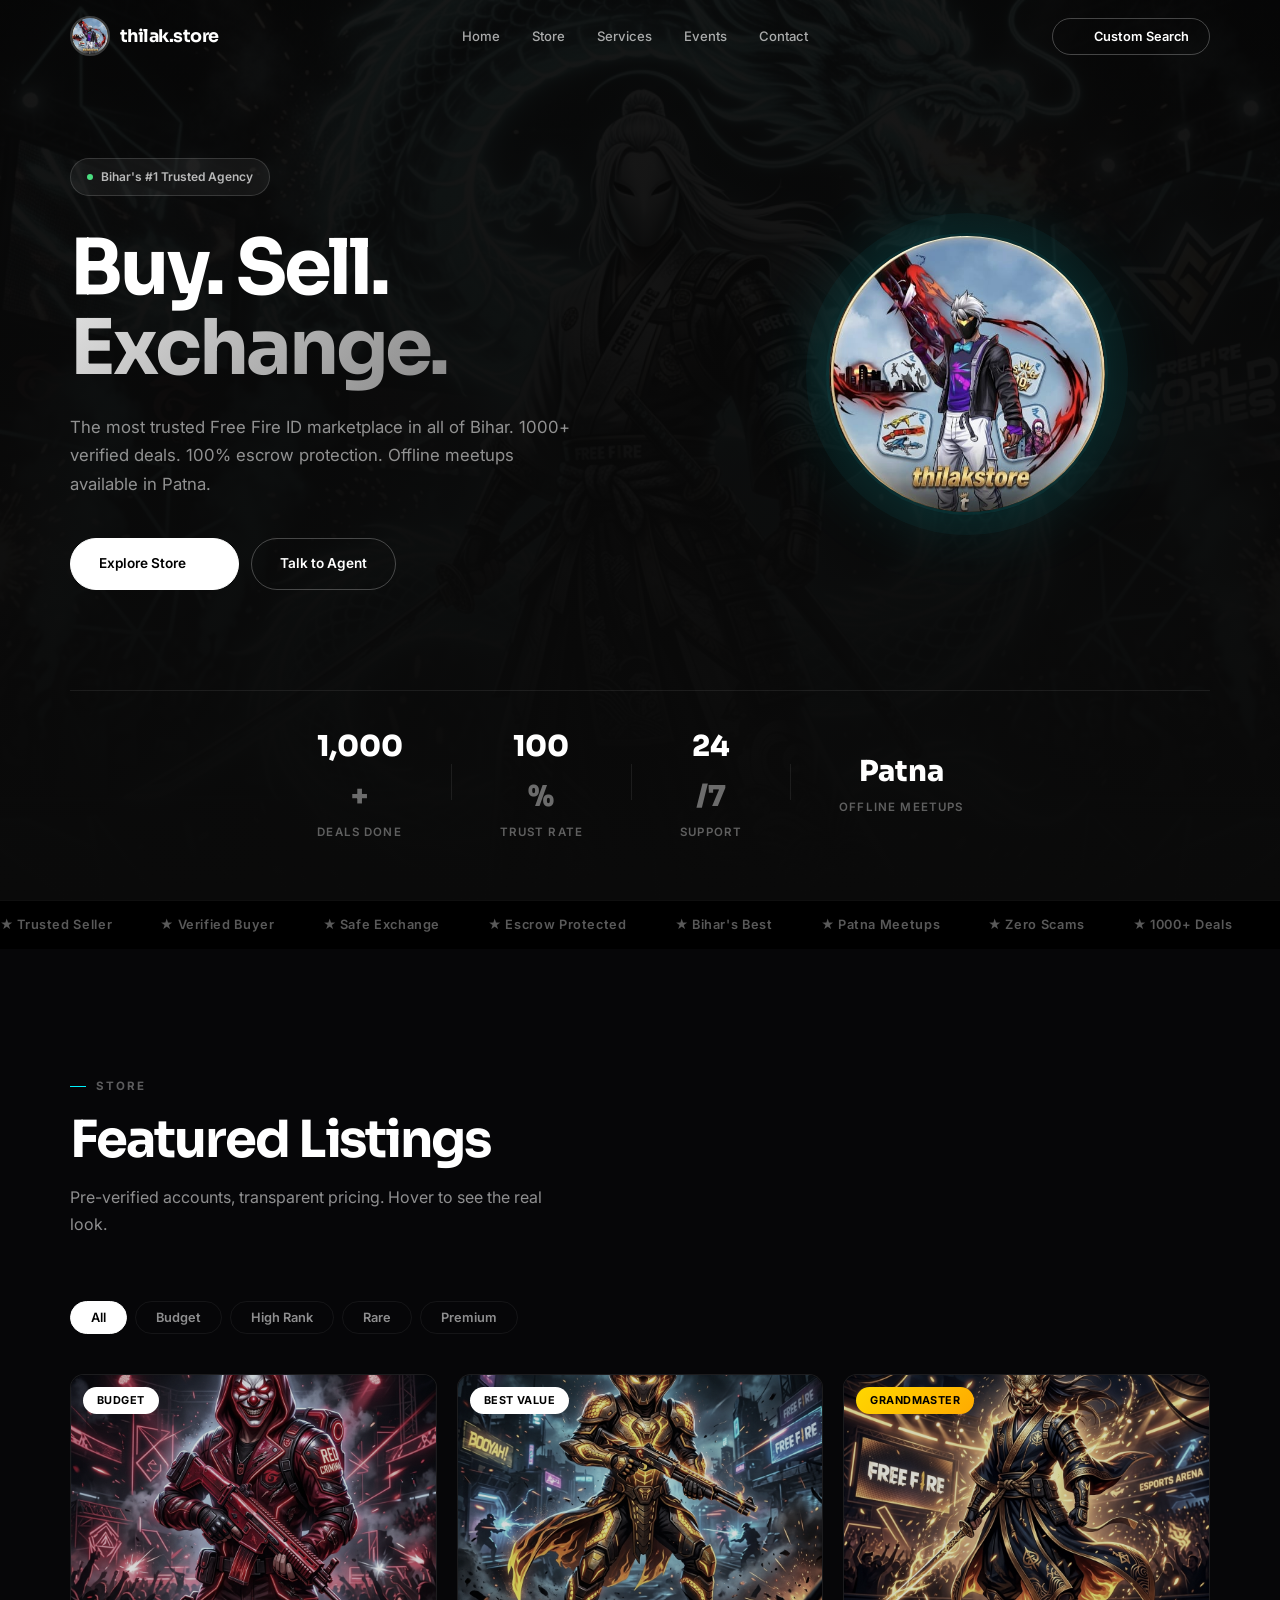
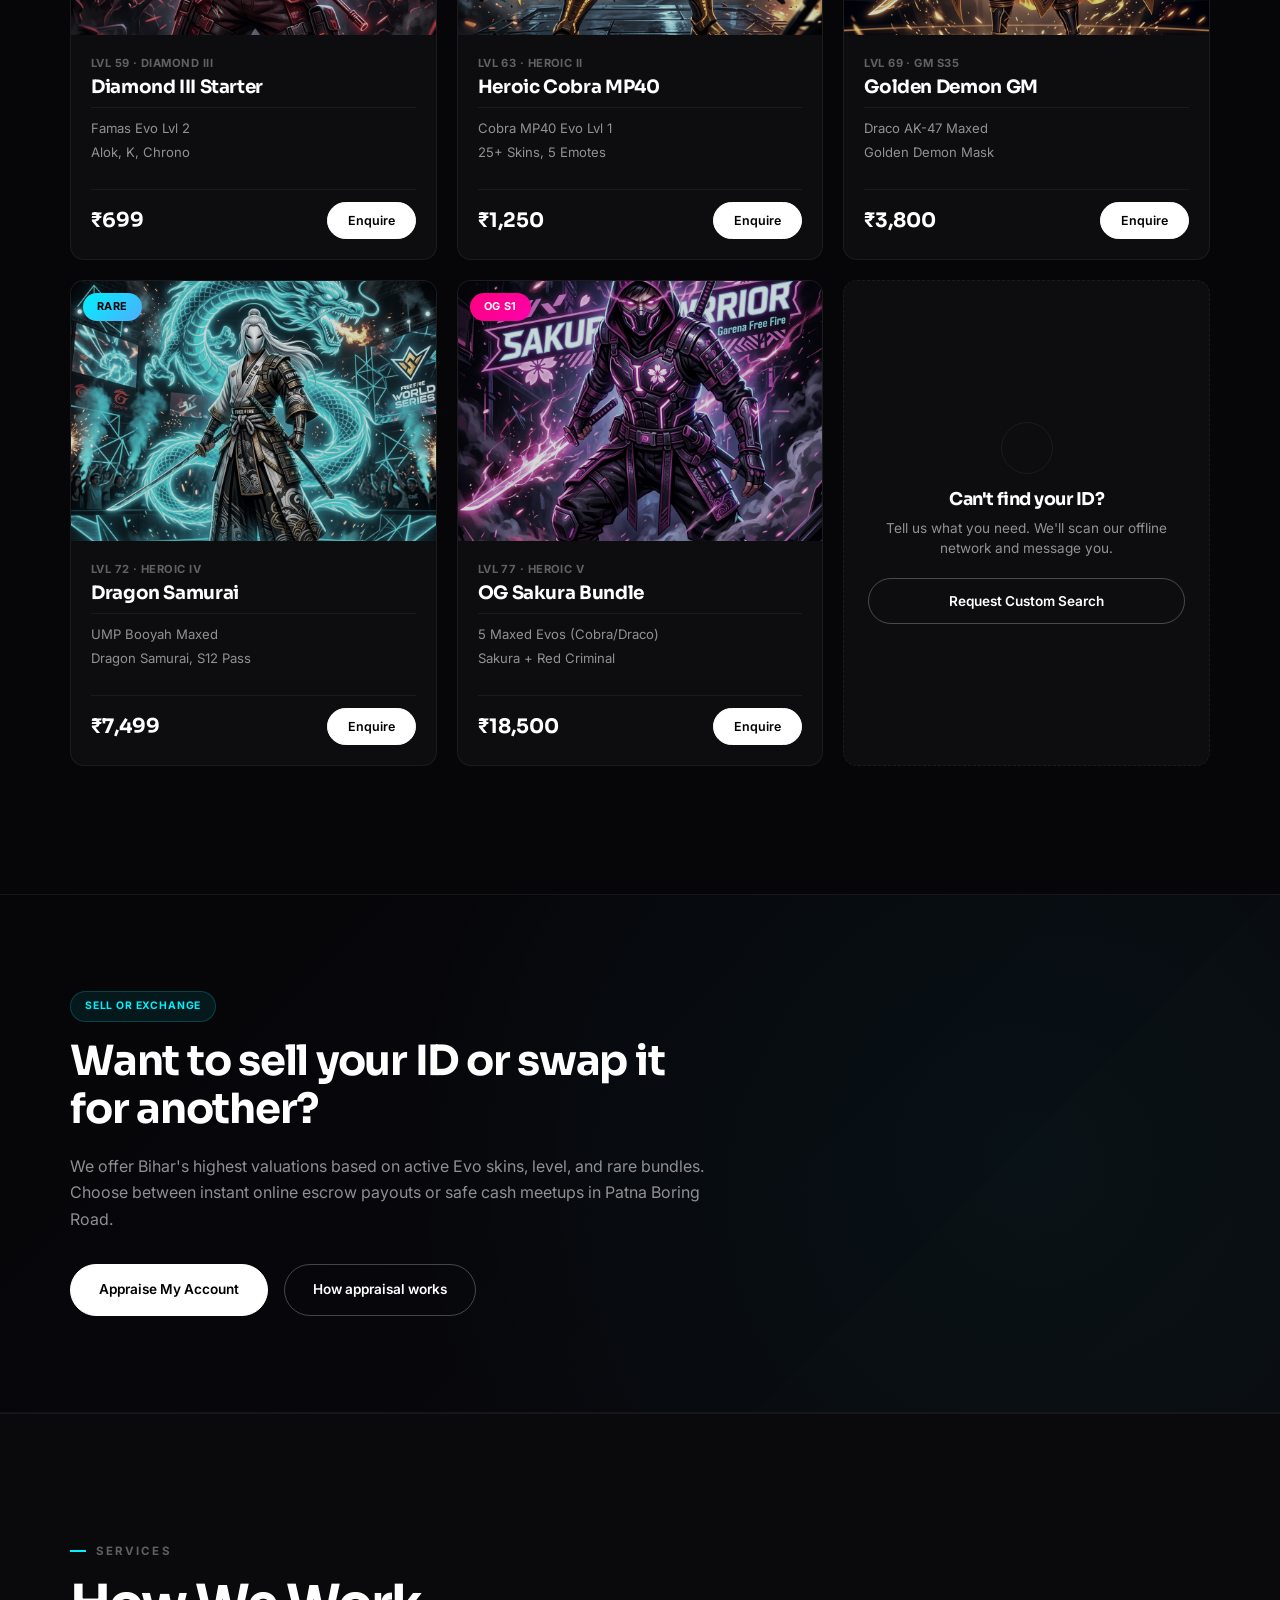
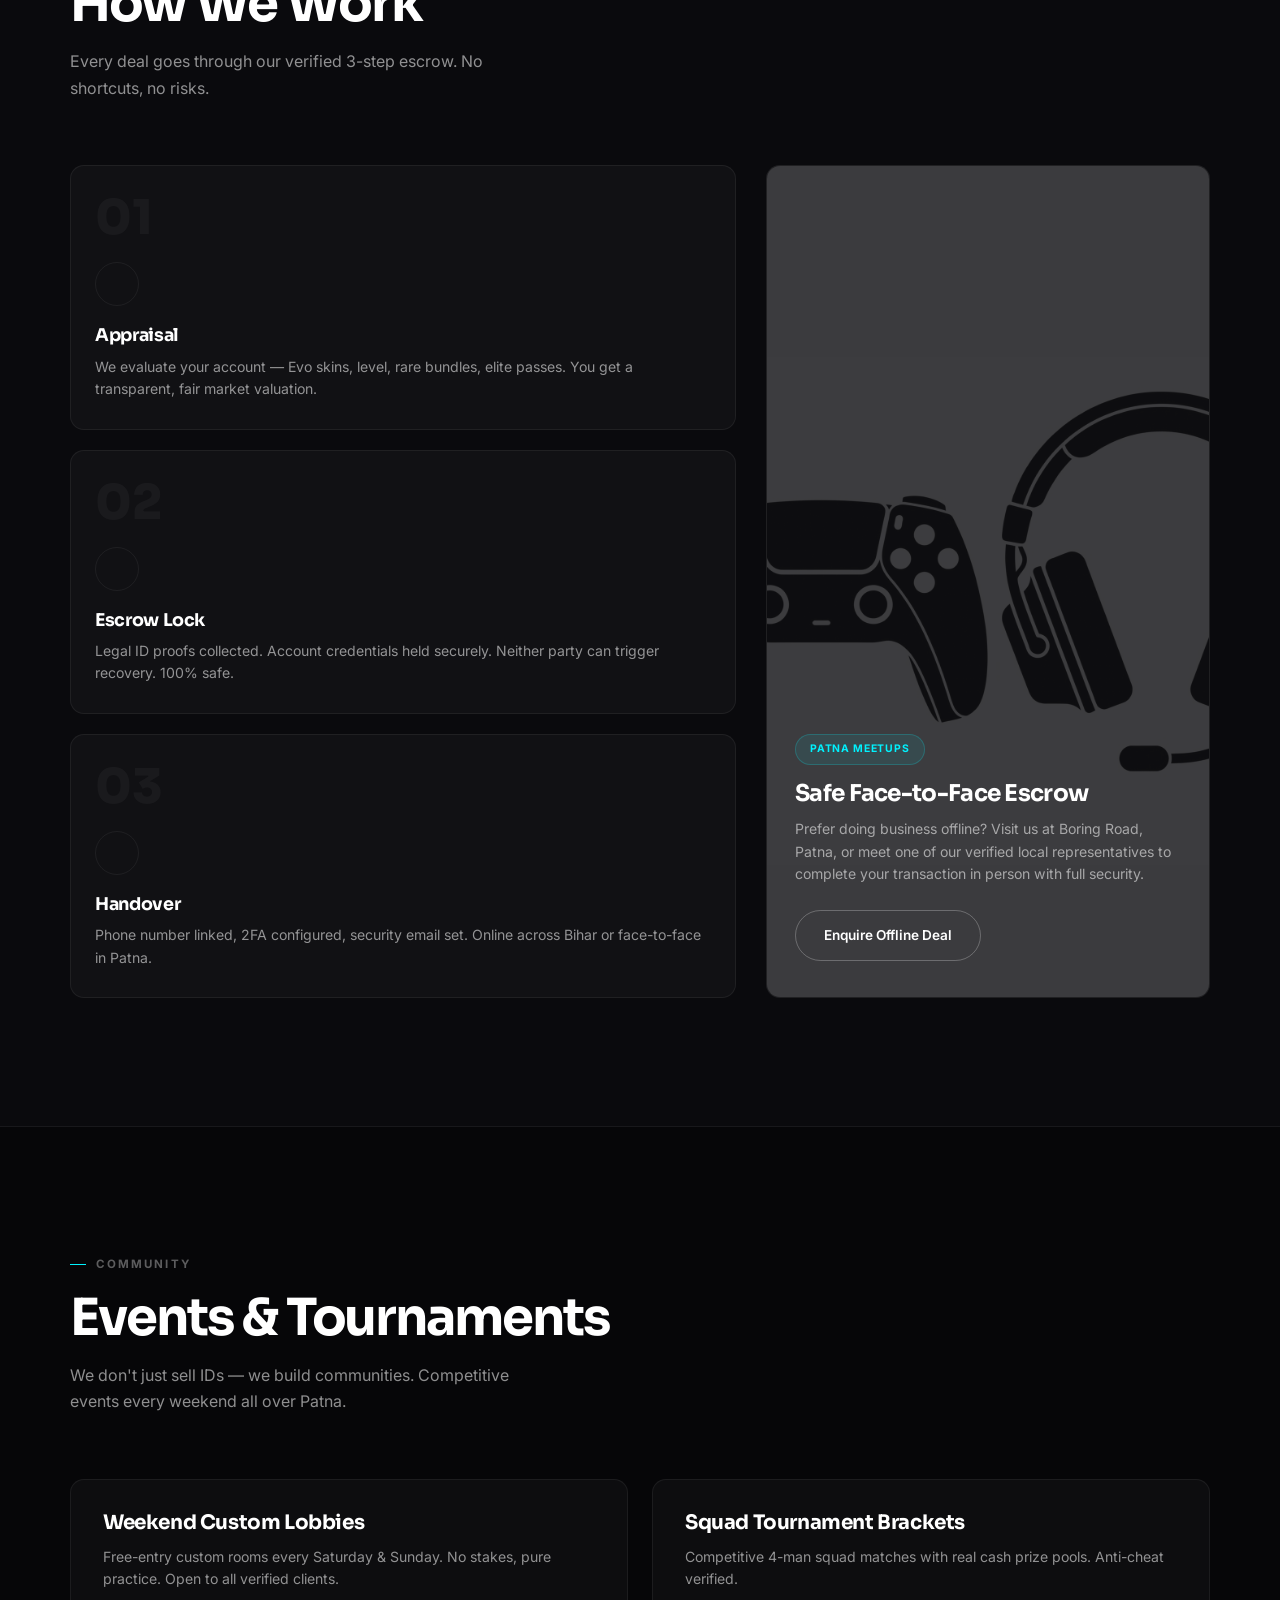
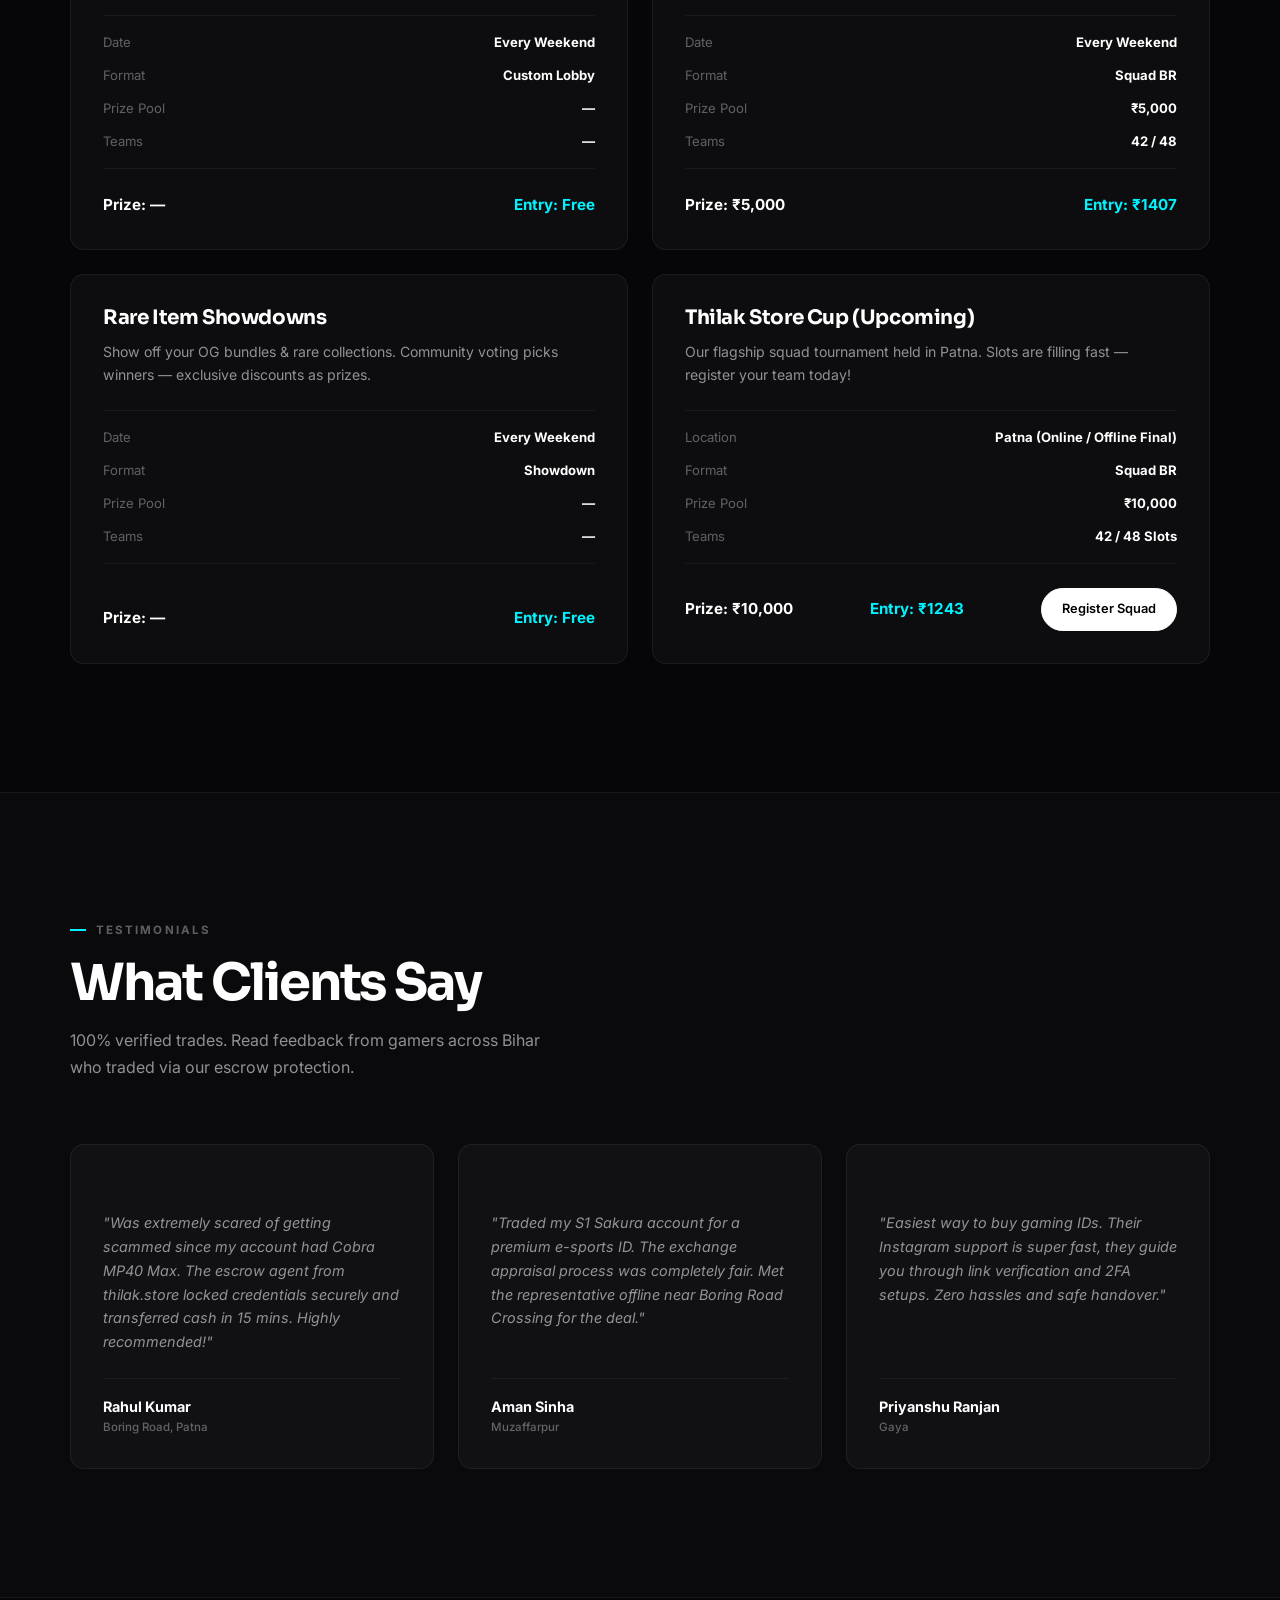
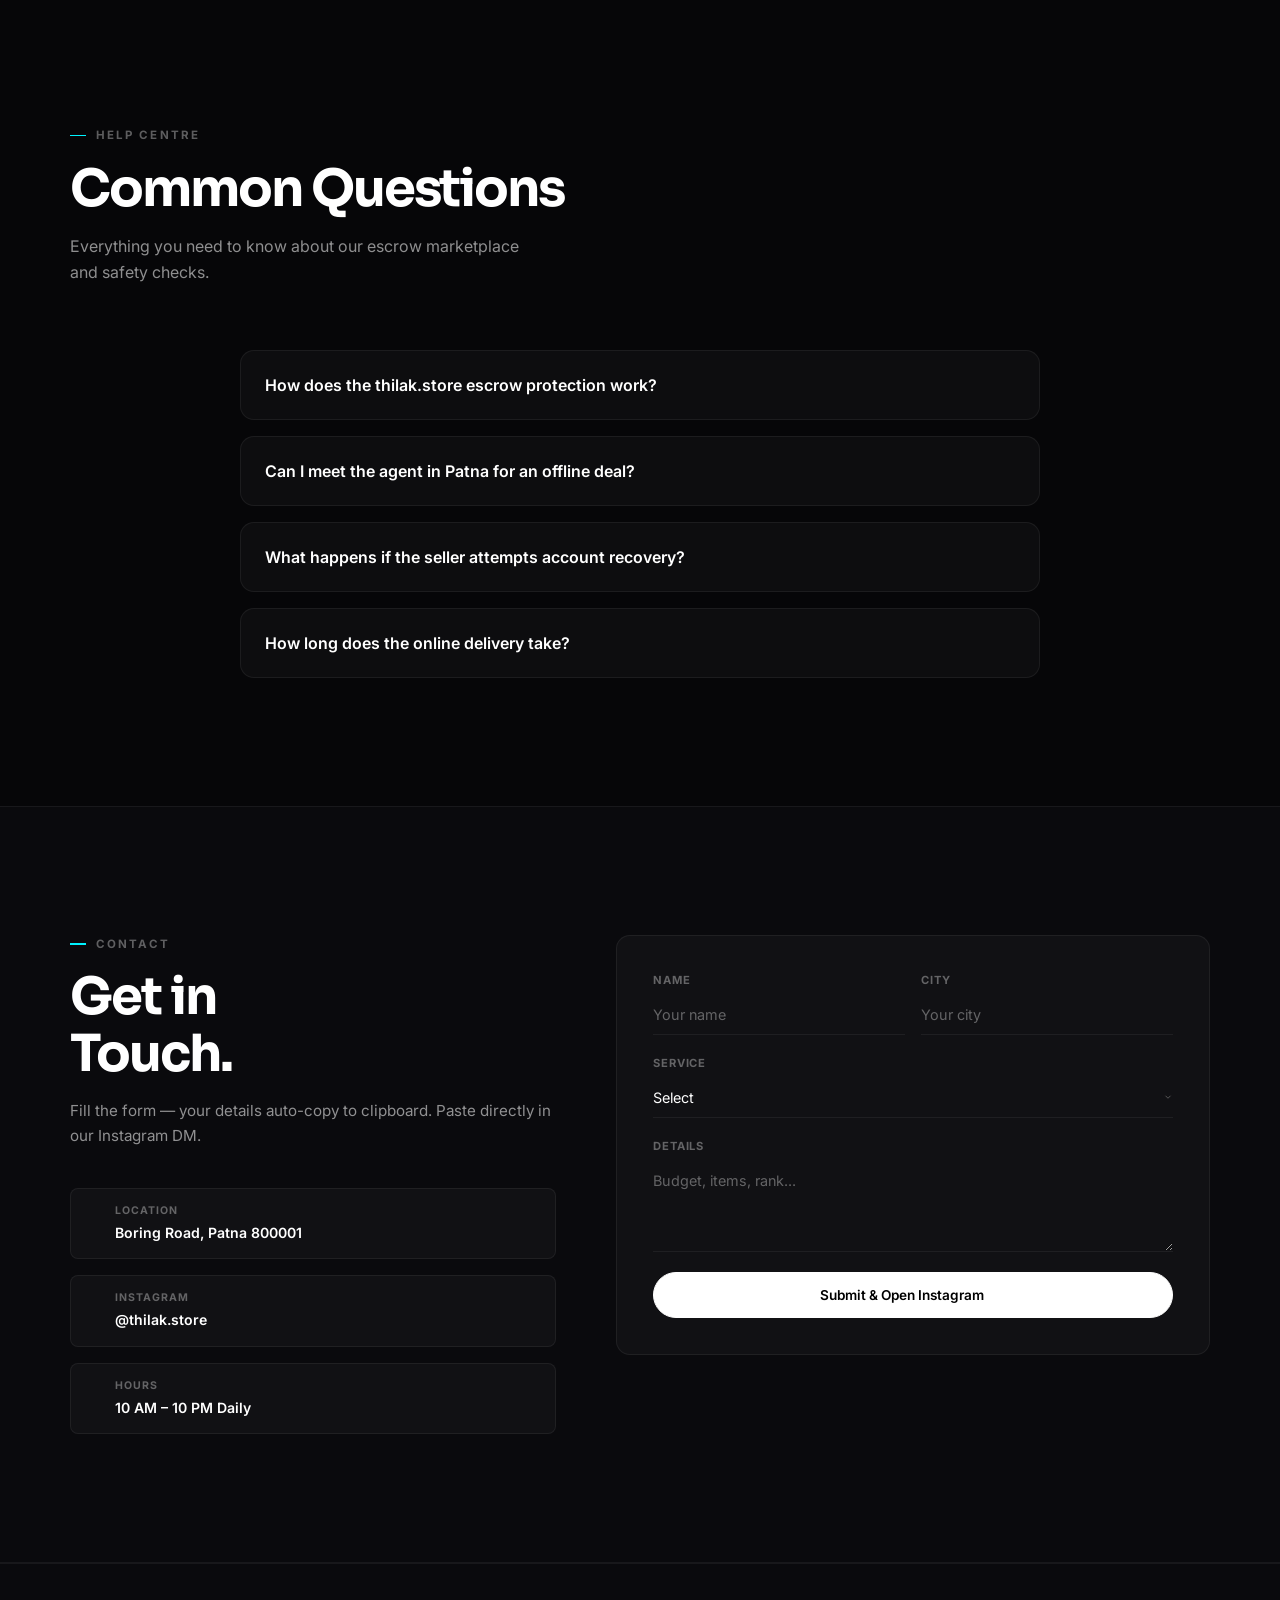
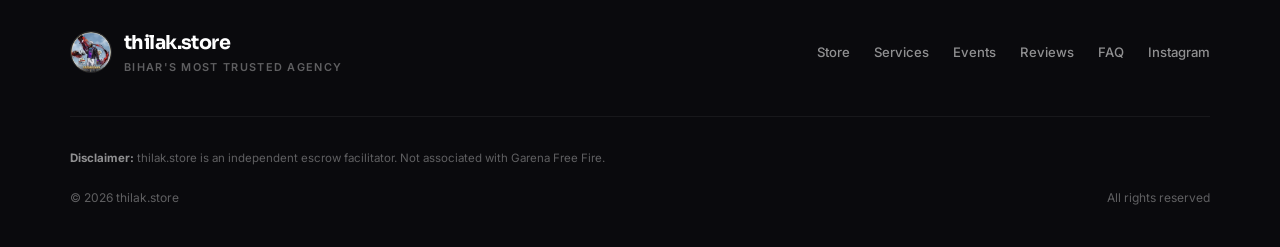
==== commit 36bcf95f: "feat: complete premium dark redesign, add testimonials, faq, and mobile responsiveness" ====
--- a/index.html
+++ b/index.html
@@ -3,1047 +3,755 @@
 <head>
     <meta charset="UTF-8">
     <meta name="viewport" content="width=device-width, initial-scale=1.0">
-    <meta name="description" content="Buy 100% Safe, Verified & Legal Free Fire IDs in Bihar. Budget starts from ₹500 to ₹20,000+. Instant online delivery across Bihar & Offline cash deals in Patna.">
-    <meta name="keywords" content="Free Fire ID buy Bihar, Free Fire account Patna, Safe FF ID seller Patna, Buy FF ID Bihar, Free fire ID price list, Patna Free Fire offline deal">
-    <meta name="author" content="Thilak Store">
-    
-    <!-- Open Graph Tags -->
-    <meta property="og:title" content="Thilak Store | Trusted Free Fire IDs in Bihar">
-    <meta property="og:description" content="Buy 100% Safe, Verified & Legal Free Fire IDs. Budget starts from ₹500 to ₹20,000+. Online delivery all over Bihar & Offline service in Patna.">
+    <meta name="description" content="thilak.store — Bihar's #1 trusted Free Fire ID marketplace. Buy, sell, exchange gaming accounts with 100% verified escrow. Offline meetups in Patna.">
+    <meta name="keywords" content="Free Fire ID, buy Free Fire account, sell Free Fire ID, exchange gaming ID, Bihar, Patna, thilak store">
+    <meta name="author" content="thilak.store">
+    <meta property="og:title" content="thilak.store — Premium Gaming Marketplace">
+    <meta property="og:description" content="Bihar's #1 trusted Free Fire ID marketplace. Buy, sell & exchange with 100% escrow protection.">
     <meta property="og:type" content="website">
-    
-    <title>Thilak Store | Buy Trusted Free Fire IDs Across Bihar</title>
-    
-    <!-- Google Fonts: Plus Jakarta Sans (Clean/Readable) -->
+    <title>thilak.store — Bihar's #1 Trusted Free Fire Marketplace</title>
+
     <link rel="preconnect" href="https://fonts.googleapis.com">
     <link rel="preconnect" href="https://fonts.gstatic.com" crossorigin>
-    <link href="https://fonts.googleapis.com/css2?family=Plus+Jakarta+Sans:wght@300;400;500;600;700;800&display=swap" rel="stylesheet">
-    
-    <!-- Lucide Icons CDN -->
+    <link href="https://fonts.googleapis.com/css2?family=Sora:wght@300;400;500;600;700;800&family=Inter:wght@300;400;500;600;700;800&display=swap" rel="stylesheet">
     <script src="https://unpkg.com/lucide@latest"></script>
-    
-    <!-- Custom CSS -->
     <link rel="stylesheet" href="style.css">
 </head>
 <body>
 
-    <!-- Header Navigation -->
-    <header class="main-header">
-        <div class="container navbar">
-            <a href="#" class="logo">
-                <span class="logo-icon"><i data-lucide="shield-check"></i></span>
-                <span class="logo-text">THILAK <span class="accent-orange">STORE</span></span>
+    <!-- ━━━ NAVBAR ━━━ -->
+    <header class="nav-header" id="navHeader">
+        <nav class="nav-bar">
+            <a href="#" class="nav-brand">
+                <img src="assets/WhatsApp Image 2026-05-27 at 10.11.51 PM.jpeg" alt="thilak.store logo" class="nav-logo-img">
+                <span class="nav-brand-name">thilak.store</span>
             </a>
-            
-            <nav class="nav-links">
-                <a href="#why-us" class="nav-link">Why Choose Us</a>
-                <a href="#store" class="nav-link">Browse IDs</a>
-                <a href="#how-it-works" class="nav-link">How It Works</a>
-                <a href="#offline-service" class="nav-link">Offline Deal</a>
-                <a href="#testimonials" class="nav-link">Reviews</a>
-                <a href="#faq" class="nav-link">FAQs</a>
-            </nav>
-            
-            <div class="nav-actions">
-                <button class="btn btn-secondary nav-cta-btn" commandfor="custom-id-modal" command="show-modal">
-                    <i data-lucide="plus-circle"></i> Request Custom ID
+
+            <div class="nav-center" id="navCenter">
+                <a href="#home" class="nav-item">Home</a>
+                <a href="#store" class="nav-item">Store</a>
+                <a href="#services" class="nav-item">Services</a>
+                <a href="#events" class="nav-item">Events</a>
+                <a href="#contact" class="nav-item">Contact</a>
+            </div>
+
+            <div class="nav-end">
+                <button class="cta-btn" id="openCustomSearch">
+                    <i data-lucide="search" style="width:15px;height:15px;"></i>
+                    Custom Search
                 </button>
-                <button class="mobile-nav-toggle" aria-label="Toggle Navigation">
-                    <i data-lucide="menu"></i>
+                <button class="burger" id="burger" aria-label="Menu">
+                    <span></span><span></span><span></span>
                 </button>
             </div>
+        </nav>
+
+        <!-- Mobile Menu -->
+        <div class="mob-menu" id="mobMenu">
+            <a href="#home" class="mob-link">Home</a>
+            <a href="#store" class="mob-link">Store</a>
+            <a href="#services" class="mob-link">Services</a>
+            <a href="#events" class="mob-link">Events</a>
+            <a href="#contact" class="mob-link">Contact</a>
+            <button class="cta-btn cta-full mob-cta" id="mobCustomSearch">Custom Search</button>
         </div>
     </header>
 
-    <!-- Hero Section -->
-    <section class="hero-section">
-        <div class="hero-overlay"></div>
-        <div class="hero-bg-image">
-            <img src="assets/dragon_samurai.png" alt="Dragon Samurai Background">
+    <main>
+
+        <!-- ━━━ HERO ━━━ -->
+        <section class="hero" id="home">
+            <!-- Background character image -->
+            <div class="hero-bg">
+                <img src="assets/dragon_samurai.png" alt="" class="hero-bg-img">
+                <div class="hero-bg-overlay"></div>
+            </div>
+
+            <div class="hero-inner">
+                <div class="hero-left anim-up" style="--d:0">
+                    <div class="hero-badge">
+                        <span class="badge-dot"></span>
+                        Bihar's #1 Trusted Agency
+                    </div>
+                    <h1 class="hero-h1">
+                        Buy. Sell.<br>
+                        <span class="hero-accent">Exchange.</span>
+                    </h1>
+                    <p class="hero-p">
+                        The most trusted Free Fire ID marketplace in all of Bihar. 
+                        1000+ verified deals. 100% escrow protection. 
+                        Offline meetups available in Patna.
+                    </p>
+                    <div class="hero-btns">
+                        <a href="#store" class="btn-main">
+                            Explore Store
+                            <i data-lucide="arrow-right" style="width:16px;height:16px;"></i>
+                        </a>
+                        <a href="#contact" class="btn-outline-w">Talk to Agent</a>
+                    </div>
+                </div>
+
+                <div class="hero-right anim-up" style="--d:2">
+                    <div class="hero-logo-showcase">
+                        <img src="assets/WhatsApp Image 2026-05-27 at 10.11.51 PM.jpeg" alt="thilak.store" class="hero-logo-img">
+                    </div>
+                </div>
+            </div>
+
+            <!-- Stats bar -->
+            <div class="hero-stats anim-up" style="--d:4">
+                <div class="stat">
+                    <span class="stat-num" data-count="1000">0</span><span class="stat-plus">+</span>
+                    <span class="stat-label">Deals Done</span>
+                </div>
+                <div class="stat-divider"></div>
+                <div class="stat">
+                    <span class="stat-num" data-count="100">0</span><span class="stat-plus">%</span>
+                    <span class="stat-label">Trust Rate</span>
+                </div>
+                <div class="stat-divider"></div>
+                <div class="stat">
+                    <span class="stat-num" data-count="24">0</span><span class="stat-plus">/7</span>
+                    <span class="stat-label">Support</span>
+                </div>
+                <div class="stat-divider"></div>
+                <div class="stat">
+                    <span class="stat-num">Patna</span>
+                    <span class="stat-label">Offline Meetups</span>
+                </div>
+            </div>
+        </section>
+
+        <!-- ━━━ MARQUEE ━━━ -->
+        <div class="marquee">
+            <div class="marquee-track">
+                <div class="marquee-items">
+                    <span>★ Trusted Seller</span>
+                    <span>★ Verified Buyer</span>
+                    <span>★ Safe Exchange</span>
+                    <span>★ Escrow Protected</span>
+                    <span>★ Bihar's Best</span>
+                    <span>★ Patna Meetups</span>
+                    <span>★ Zero Scams</span>
+                    <span>★ 1000+ Deals</span>
+                </div>
+                <div class="marquee-items" aria-hidden="true">
+                    <span>★ Trusted Seller</span>
+                    <span>★ Verified Buyer</span>
+                    <span>★ Safe Exchange</span>
+                    <span>★ Escrow Protected</span>
+                    <span>★ Bihar's Best</span>
+                    <span>★ Patna Meetups</span>
+                    <span>★ Zero Scams</span>
+                    <span>★ 1000+ Deals</span>
+                </div>
+            </div>
         </div>
-        <div class="container hero-grid">
-            <div class="hero-content">
-                <div class="hero-badge">
-                    <span class="badge-dot"></span>
-                    <span class="badge-text">BIHAR'S #1 TRUSTED FF STORE</span>
-                </div>
-                
-                <h1 class="hero-title">
-                    Buy Trusted <span class="text-glow-orange">Free Fire IDs</span> Across Bihar
-                </h1>
-                
-                <p class="hero-subtitle">
-                    Get 100% verified, legal, and anti-ban Garena Free Fire accounts tailored to your budget. Secure online delivery across all 38 districts of Bihar and reliable **face-to-face cash deals in Patna**.
-                </p>
-                
-                <div class="hero-ctas">
-                    <a href="#store" class="btn btn-primary btn-glow">
-                        <i data-lucide="shopping-bag"></i> Browse Store
-                    </a>
-                    <button class="btn btn-secondary btn-outline" commandfor="custom-id-modal" command="show-modal">
-                        <i data-lucide="sliders"></i> Request Custom ID
-                    </button>
-                </div>
-
-                <div class="hero-features">
-                    <div class="hero-feature-item">
-                        <i data-lucide="shield-check" class="color-blue"></i>
-                        <span>Fully Verified</span>
-                    </div>
-                    <div class="hero-feature-item">
-                        <i data-lucide="refresh-cw" class="color-purple"></i>
-                        <span>Safe Transfer</span>
-                    </div>
-                    <div class="hero-feature-item">
-                        <i data-lucide="zap" class="color-orange"></i>
-                        <span>Instant Delivery</span>
-                    </div>
-                </div>
-            </div>
-            
-            <div class="hero-visual">
-                <div class="premium-card-preview">
-                    <div class="glow-effect bg-glow-purple"></div>
-                    <div class="preview-image-container">
-                        <img src="assets/sakura.png" alt="Free Fire Sakura Bundle" class="preview-char-img">
-                        <div class="preview-char-overlay"></div>
-                    </div>
-                    
-                    <div class="preview-header">
-                        <span class="tier-badge"><i data-lucide="crown"></i> Premium ID Showcase</span>
-                        <span class="status-indicator">Level 76</span>
-                    </div>
-                    
-                    <div class="preview-body">
-                        <h3 class="preview-title">Sakura + Hip-Hop Bundle</h3>
-                        <div class="preview-stats-grid">
-                            <div class="stat-box">
-                                <span class="stat-label">Rank</span>
-                                <span class="stat-value text-purple">Grandmaster</span>
-                            </div>
-                            <div class="stat-box">
-                                <span class="stat-label">Evo Guns</span>
-                                <span class="stat-value text-orange">6 Maxed</span>
-                            </div>
-                            <div class="stat-box">
-                                <span class="stat-label">Likes</span>
-                                <span class="stat-value">25,000+</span>
-                            </div>
-                            <div class="stat-box">
-                                <span class="stat-label">Emotes</span>
-                                <span class="stat-value">60+ Rare</span>
-                            </div>
-                        </div>
-                        <div class="preview-tags">
-                            <span>#Season2</span>
-                            <span>#CobraMP40</span>
-                            <span>#BlueDraco</span>
-                            <span>#CriminalRed</span>
-                        </div>
-                    </div>
-                    
-                    <div class="preview-footer">
-                        <div class="preview-price">
-                            <span class="price-label">Price Range</span>
-                            <span class="price-val">₹14,999</span>
-                        </div>
-                        <a href="#" class="btn btn-primary btn-sm btn-instagram buy-now-btn"
-                           data-title="Sakura + Hip-Hop Bundle"
-                           data-price="14,999"
-                           data-level="76"
-                           data-rank="Grandmaster"
-                           data-skins="6 Maxed Evo Guns"
-                           data-image="assets/sakura.png"
-                           data-product-link="product-showcase.html">
-                            <i data-lucide="instagram"></i> Buy on IG
-                        </a>
-                    </div>
-                    <div class="checkout-note"><i data-lucide="info"></i> Chat with seller before payment. Verify all details before buying.</div>
-                </div>
-            </div>
-        </div>
-    </section>
-
-    <!-- Trust Alert / Compliance Section -->
-    <section class="trust-bar-section">
-        <div class="container trust-bar-grid">
-            <div class="trust-bar-item">
-                <div class="trust-icon"><i data-lucide="check-circle-2"></i></div>
-                <div class="trust-text">
-                    <h4>100% Pre-Verified Accounts</h4>
-                    <p>Every ID is hand-checked for security, email linkage, and history before listing.</p>
-                </div>
-            </div>
-            <div class="trust-bar-item">
-                <div class="trust-icon"><i data-lucide="scroll"></i></div>
-                <div class="trust-text">
-                    <h4>Legally Owned & Transferable</h4>
-                    <p>Only authentic accounts from verified owners with full transfer of login credentials.</p>
-                </div>
-            </div>
-            <div class="trust-bar-item">
-                <div class="trust-icon"><i data-lucide="lock"></i></div>
-                <div class="trust-text">
-                    <h4>Escrowed Secure Payments</h4>
-                    <p>Your money is completely safe. For offline deals, pay only after verifying in-person.</p>
-                </div>
-            </div>
-        </div>
-    </section>
-
-    <!-- Why Choose Us Section -->
-    <section id="why-us" class="why-us-section section-padding scroll-reveal">
-        <div class="container">
-            <div class="section-header text-center">
-                <h2 class="section-title">Why Gamers Trust <span class="text-glow-purple">Thilak Store</span></h2>
-                <p class="section-subtitle">We are not random social media sellers. We are Bihar's registered agency offering secure account transfer.</p>
-            </div>
-            
-            <div class="why-us-grid">
-                <!-- Card 1 -->
-                <div class="feature-card border-glow-orange">
-                    <div class="feature-icon bg-orange-glow"><i data-lucide="shield-check"></i></div>
-                    <h3>Verified & Safe IDs</h3>
-                    <p>Zero risk of recovery. We collect legal ID proofs from original sellers, ensuring the accounts you buy are yours forever.</p>
-                </div>
-                
-                <!-- Card 2 -->
-                <div class="feature-card border-glow-blue">
-                    <div class="feature-icon bg-blue-glow"><i data-lucide="indian-rupee"></i></div>
-                    <h3>Flexible Budgets</h3>
-                    <p>Whether you need a starter ID for ₹500 or a legendary collection ID worth ₹20,000+, we have catalog options for every pocket.</p>
-                </div>
-                
-                <!-- Card 3 -->
-                <div class="feature-card border-glow-purple">
-                    <div class="feature-icon bg-purple-glow"><i data-lucide="map-pin"></i></div>
-                    <h3>Online Delivery (Bihar-wide)</h3>
-                    <p>Quick details transfer via WhatsApp and secure login handovers. Servicing Gaya, Muzaffarpur, Bhagalpur, Darbhanga, and all districts.</p>
-                </div>
-                
-                <!-- Card 4 -->
-                <div class="feature-card border-glow-orange">
-                    <div class="feature-icon bg-orange-glow"><i data-lucide="users"></i></div>
-                    <h3>Offline Deals in Patna</h3>
-                    <p>Prefer physical trust? Meet our coordinator in Patna (Maurya Lok, Boring Road, or Eco Park), check the ID live, and pay cash.</p>
-                </div>
-                
-                <!-- Card 5 -->
-                <div class="feature-card border-glow-blue">
-                    <div class="feature-icon bg-blue-glow"><i data-lucide="headphones"></i></div>
-                    <h3>Instant Customer Support</h3>
-                    <p>Get direct support via WhatsApp and phone calls. We help you change email addresses, setup 2FA, and secure your new account.</p>
-                </div>
-                
-                <!-- Card 6 -->
-                <div class="feature-card border-glow-purple">
-                    <div class="feature-icon bg-purple-glow"><i data-lucide="thumbs-up"></i></div>
-                    <h3>Budget-Based Matcher</h3>
-                    <p>Don't see your dream ID? Send us your requirements and budget. Our scouts will find the perfect account within 24 hours.</p>
-                </div>
-            </div>
-        </div>
-    </section>
-
-    <!-- Featured ID Catalog / Store Section -->
-    <section id="store" class="store-section section-padding scroll-reveal">
-        <div class="container">
-            <div class="section-header-row">
-                <div class="section-header-left">
-                    <h2 class="section-title">Explore Verified <span class="text-glow-orange">Free Fire IDs</span></h2>
-                    <p class="section-subtitle">Filter by your budget and collection needs. Instant details on WhatsApp.</p>
-                </div>
-                
-                <div class="catalog-filters">
-                    <button class="filter-btn active" data-filter="all">All IDs</button>
-                    <button class="filter-btn" data-filter="budget">Budget (Under ₹1,500)</button>
-                    <button class="filter-btn" data-filter="rank">High Rank</button>
-                    <button class="filter-btn" data-filter="rare">Rare Items</button>
-                    <button class="filter-btn" data-filter="premium">Premium Elite</button>
-                </div>
-            </div>
-            
-            <div class="store-grid" id="catalog-grid">
-                <!-- ID Card 1 (Budget) -->
-                <div class="id-card" data-category="budget">
-                    <div class="id-card-banner">
-                        <img src="assets/criminal.png" alt="Diamond III Starter Pack" class="card-char-img">
-                        <div class="id-card-banner-overlay"></div>
-                    </div>
-                    <div class="card-badge badge-budget">Budget Deal</div>
-                    <div class="id-card-header">
-                        <span class="id-level">LVL 59</span>
-                        <span class="id-likes"><i data-lucide="heart"></i> 1.8k</span>
-                    </div>
-                    <div class="id-card-body">
-                        <h3 class="id-title">Diamond III Starter Pack</h3>
-                        <ul class="id-specs">
-                            <li><strong>Rank:</strong> Diamond III</li>
-                            <li><strong>Evo Guns:</strong> Famas Lvl 2</li>
-                            <li><strong>Characters:</strong> Alok, K, Chrono</li>
-                            <li><strong>Skins:</strong> 12 Weapon Skins</li>
-                        </ul>
-                        <div class="id-extra-tags">
-                            <span>#StarterID</span>
-                            <span>#BudgetFriendly</span>
-                        </div>
-                    </div>
-                    <div class="id-card-footer">
-                        <div class="id-price">
-                            <span class="price-label">Price</span>
-                            <span class="price-val">₹699</span>
-                        </div>
-                        <div class="id-actions">
-                            <a href="#" class="btn btn-primary btn-sm btn-instagram buy-now-btn"
-                               data-title="Diamond III Starter Pack"
-                               data-price="699"
-                               data-level="59"
-                               data-rank="Diamond III"
-                               data-skins="12 Weapon Skins"
-                               data-image="assets/criminal.png"
-                               data-product-link="product-1.html">
-                                <i data-lucide="instagram"></i> Buy Now
-                            </a>
-                        </div>
-                    </div>
-                    <div class="checkout-note"><i data-lucide="info"></i> Chat with seller before payment. Verify all details before buying.</div>
-                </div>
-
-                <!-- ID Card 2 (Budget) -->
-                <div class="id-card" data-category="budget">
-                    <div class="id-card-banner">
-                        <img src="assets/cobra.png" alt="Cobra MP40 Bundle" class="card-char-img">
-                        <div class="id-card-banner-overlay"></div>
-                    </div>
-                    <div class="card-badge badge-budget">Best Value</div>
-                    <div class="id-card-header">
-                        <span class="id-level">LVL 63</span>
-                        <span class="id-likes"><i data-lucide="heart"></i> 3.2k</span>
-                    </div>
-                    <div class="id-card-body">
-                        <h3 class="id-title">Heroic Tier Cobra MP40</h3>
-                        <ul class="id-specs">
-                            <li><strong>Rank:</strong> Heroic II</li>
-                            <li><strong>Evo Guns:</strong> Cobra MP40 (Lvl 1)</li>
-                            <li><strong>Characters:</strong> All Popular Characters</li>
-                            <li><strong>Skins:</strong> 25+ Gun Skins, 5 Emotes</li>
-                        </ul>
-                        <div class="id-extra-tags">
-                            <span>#CobraSkins</span>
-                            <span>#HeroicRank</span>
-                        </div>
-                    </div>
-                    <div class="id-card-footer">
-                        <div class="id-price">
-                            <span class="price-label">Price</span>
-                            <span class="price-val">₹1,250</span>
-                        </div>
-                        <div class="id-actions">
-                            <a href="#" class="btn btn-primary btn-sm btn-instagram buy-now-btn"
-                               data-title="Heroic Tier Cobra MP40"
-                               data-price="1,250"
-                               data-level="63"
-                               data-rank="Heroic II"
-                               data-skins="25+ Gun Skins, 5 Emotes"
-                               data-image="assets/cobra.png"
-                               data-product-link="product-2.html">
-                                <i data-lucide="instagram"></i> Buy Now
-                            </a>
-                        </div>
-                    </div>
-                    <div class="checkout-note"><i data-lucide="info"></i> Chat with seller before payment. Verify all details before buying.</div>
-                </div>
-
-                <!-- ID Card 3 (High Rank) -->
-                <div class="id-card" data-category="rank">
-                    <div class="id-card-banner">
-                        <img src="assets/gold_demon.png" alt="Golden Demon Warrior" class="card-char-img">
-                        <div class="id-card-banner-overlay"></div>
-                    </div>
-                    <div class="card-badge badge-rank">Grandmaster</div>
-                    <div class="id-card-header">
-                        <span class="id-level">LVL 69</span>
-                        <span class="id-likes"><i data-lucide="heart"></i> 9.4k</span>
-                    </div>
-                    <div class="id-card-body">
-                        <h3 class="id-title">Golden Demon Warrior Grandmaster</h3>
-                        <ul class="id-specs">
-                            <li><strong>Rank:</strong> Grandmaster (S35)</li>
-                            <li><strong>Evo Guns:</strong> Draco AK-47 (Maxed), Scar Lvl 3</li>
-                            <li><strong>Collection:</strong> Golden Demon Mask, 35 Emotes</li>
-                            <li><strong>Skins:</strong> 65+ Weapon Skins</li>
-                        </ul>
-                        <div class="id-extra-tags">
-                            <span>#GoldDemon</span>
-                            <span>#MaxDraco</span>
-                            <span>#RankPusher</span>
-                        </div>
-                    </div>
-                    <div class="id-card-footer">
-                        <div class="id-price">
-                            <span class="price-label">Price</span>
-                            <span class="price-val">₹3,800</span>
-                        </div>
-                        <div class="id-actions">
-                            <a href="#" class="btn btn-primary btn-sm btn-instagram buy-now-btn"
-                               data-title="Golden Demon Warrior Grandmaster"
-                               data-price="3,800"
-                               data-level="69"
-                               data-rank="Grandmaster (S35)"
-                               data-skins="65+ Weapon Skins"
-                               data-image="assets/gold_demon.png"
-                               data-product-link="product-3.html">
-                                <i data-lucide="instagram"></i> Buy Now
-                            </a>
-                        </div>
-                    </div>
-                    <div class="checkout-note"><i data-lucide="info"></i> Chat with seller before payment. Verify all details before buying.</div>
-                </div>
-
-                <!-- ID Card 4 (Rare Items) -->
-                <div class="id-card" data-category="rare">
-                    <div class="id-card-banner">
-                        <img src="assets/dragon_samurai.png" alt="White Dragon Samurai" class="card-char-img">
-                        <div class="id-card-banner-overlay"></div>
-                    </div>
-                    <div class="card-badge badge-rare">Rare Collection</div>
-                    <div class="id-card-header">
-                        <span class="id-level">LVL 72</span>
-                        <span class="id-likes"><i data-lucide="heart"></i> 15.2k</span>
-                    </div>
-                    <div class="id-card-body">
-                        <h3 class="id-title">White Dragon Samurai Edition</h3>
-                        <ul class="id-specs">
-                            <li><strong>Rank:</strong> Heroic (Star 4)</li>
-                            <li><strong>Evo Guns:</strong> UMP Booyah (Maxed), MP5 Lvl 4</li>
-                            <li><strong>Rares:</strong> Dragon Samurai Bundle, S12 Pass</li>
-                            <li><strong>Skins:</strong> 95+ Weapon Skins, 50 Emotes</li>
-                        </ul>
-                        <div class="id-extra-tags">
-                            <span>#DragonSamurai</span>
-                            <span>#S12Pass</span>
-                            <span>#EvoMax</span>
-                        </div>
-                    </div>
-                    <div class="id-card-footer">
-                        <div class="id-price">
-                            <span class="price-label">Price</span>
-                            <span class="price-val">₹7,499</span>
-                        </div>
-                        <div class="id-actions">
-                            <a href="#" class="btn btn-primary btn-sm btn-instagram buy-now-btn"
-                               data-title="White Dragon Samurai Edition"
-                               data-price="7,499"
-                               data-level="72"
-                               data-rank="Heroic (Star 4)"
-                               data-skins="95+ Weapon Skins, 50 Emotes"
-                               data-image="assets/dragon_samurai.png"
-                               data-product-link="product-4.html">
-                                <i data-lucide="instagram"></i> Buy Now
-                            </a>
-                        </div>
-                    </div>
-                    <div class="checkout-note"><i data-lucide="info"></i> Chat with seller before payment. Verify all details before buying.</div>
-                </div>
-
-                <!-- ID Card 5 (Premium Elite) -->
-                <div class="id-card" data-category="premium">
-                    <div class="id-card-banner">
-                        <img src="assets/sakura.png" alt="Sakura Bundle" class="card-char-img">
-                        <div class="id-card-banner-overlay"></div>
-                    </div>
-                    <div class="card-badge badge-premium">Sakura Legend</div>
-                    <div class="id-card-header">
-                        <span class="id-level">LVL 77</span>
-                        <span class="id-likes"><i data-lucide="heart"></i> 34.2k</span>
-                    </div>
-                    <div class="id-card-body">
-                        <h3 class="id-title">OG Season 1 Sakura Bundle</h3>
-                        <ul class="id-specs">
-                            <li><strong>Rank:</strong> Heroic V (Classic Account)</li>
-                            <li><strong>Evo Guns:</strong> 5 Maxed Evos (Draco, Cobra, etc.)</li>
-                            <li><strong>Rares:</strong> Sakura Bundle, Red Criminal, Angelic Pants</li>
-                            <li><strong>Collection:</strong> 180+ Skins, 80+ Emotes</li>
-                        </ul>
-                        <div class="id-extra-tags">
-                            <span>#SakuraS1</span>
-                            <span>#CriminalRed</span>
-                            <span>#AngelicPants</span>
-                        </div>
-                    </div>
-                    <div class="id-card-footer">
-                        <div class="id-price">
-                            <span class="price-label">Price</span>
-                            <span class="price-val">₹18,500</span>
-                        </div>
-                        <div class="id-actions">
-                            <a href="#" class="btn btn-primary btn-sm btn-instagram buy-now-btn"
-                               data-title="OG Season 1 Sakura Bundle"
-                               data-price="18,500"
-                               data-level="77"
-                               data-rank="Heroic V"
-                               data-skins="180+ Skins, 80+ Emotes"
-                               data-image="assets/sakura.png"
-                               data-product-link="product-5.html">
-                                <i data-lucide="instagram"></i> Buy Now
-                            </a>
-                        </div>
-                    </div>
-                    <div class="checkout-note"><i data-lucide="info"></i> Chat with seller before payment. Verify all details before buying.</div>
-                </div>
-
-                <!-- Custom Scouter ID Card (For Custom Requirements) -->
-                <div class="id-card card-custom-req" data-category="all">
-                    <div class="card-badge badge-custom">Custom Search</div>
-                    <div class="id-card-header">
-                        <span class="id-level">LVL 50-80</span>
-                        <span class="id-likes"><i data-lucide="star"></i> Any Budget</span>
-                    </div>
-                    <div class="id-card-body">
-                        <h3 class="id-title">Request Custom Requirement</h3>
-                        <p class="custom-card-text">Tell us what items you want (e.g., Cobra Bundle, Hip Hop, Titan SCAR, Level 70+, etc.) and your budget. We'll find it for you in Bihar within 24 hours!</p>
-                        <ul class="id-specs">
-                            <li><strong>Budget Range:</strong> ₹500 - ₹20,000+</li>
-                            <li><strong>Location:</strong> Online Bihar / Offline Patna</li>
-                        </ul>
-                    </div>
-                    <div class="id-card-footer">
-                        <div class="id-price">
-                            <span class="price-label">Find Service</span>
-                            <span class="price-val">₹500+</span>
-                        </div>
-                        <div class="id-actions">
-                            <button class="btn btn-secondary btn-sm" commandfor="custom-id-modal" command="show-modal">
-                                <i data-lucide="plus-circle"></i> Send Request
+
+        <!-- ━━━ STORE / SHOWCASE ━━━ -->
+        <section class="sec" id="store">
+            <div class="wrap">
+                <div class="sec-head fade-in">
+                    <div class="sec-label">
+                        <span class="label-line"></span>
+                        Store
+                    </div>
+                    <h2 class="sec-title">Featured Listings</h2>
+                    <p class="sec-sub">Pre-verified accounts, transparent pricing. Hover to see the real look.</p>
+                </div>
+
+                <div class="filters fade-in">
+                    <button class="chip active" data-filter="all">All</button>
+                    <button class="chip" data-filter="budget">Budget</button>
+                    <button class="chip" data-filter="rank">High Rank</button>
+                    <button class="chip" data-filter="rare">Rare</button>
+                    <button class="chip" data-filter="premium">Premium</button>
+                </div>
+
+                <div class="grid fade-in" id="productGrid">
+
+                    <article class="p-card" data-category="budget">
+                        <div class="p-card-img">
+                            <img src="assets/criminal.png" alt="Red Criminal Starter" loading="lazy">
+                            <span class="p-badge">Budget</span>
+                        </div>
+                        <div class="p-card-body">
+                            <span class="p-meta">LVL 59 · Diamond III</span>
+                            <h3>Diamond III Starter</h3>
+                            <div class="p-specs">
+                                <span>Famas Evo Lvl 2</span>
+                                <span>Alok, K, Chrono</span>
+                            </div>
+                            <div class="p-foot">
+                                <span class="p-price">₹699</span>
+                                <button class="btn-sm-dark buy-now-btn"
+                                    data-title="Diamond III Starter Pack"
+                                    data-price="699"
+                                    data-level="59"
+                                    data-rank="Diamond III"
+                                    data-skins="12 Weapon Skins"
+                                    data-image="assets/criminal.png"
+                                    data-product-link="product-1.html">Enquire</button>
+                            </div>
+                        </div>
+                    </article>
+
+                    <article class="p-card" data-category="budget">
+                        <div class="p-card-img">
+                            <img src="assets/cobra.png" alt="Cobra MP40" loading="lazy">
+                            <span class="p-badge">Best Value</span>
+                        </div>
+                        <div class="p-card-body">
+                            <span class="p-meta">LVL 63 · Heroic II</span>
+                            <h3>Heroic Cobra MP40</h3>
+                            <div class="p-specs">
+                                <span>Cobra MP40 Evo Lvl 1</span>
+                                <span>25+ Skins, 5 Emotes</span>
+                            </div>
+                            <div class="p-foot">
+                                <span class="p-price">₹1,250</span>
+                                <button class="btn-sm-dark buy-now-btn"
+                                    data-title="Heroic Tier Cobra MP40"
+                                    data-price="1,250"
+                                    data-level="63"
+                                    data-rank="Heroic II"
+                                    data-skins="25+ Gun Skins, 5 Emotes"
+                                    data-image="assets/cobra.png"
+                                    data-product-link="product-2.html">Enquire</button>
+                            </div>
+                        </div>
+                    </article>
+
+                    <article class="p-card" data-category="rank">
+                        <div class="p-card-img">
+                            <img src="assets/gold_demon.png" alt="Golden Demon" loading="lazy">
+                            <span class="p-badge badge-gold">Grandmaster</span>
+                        </div>
+                        <div class="p-card-body">
+                            <span class="p-meta">LVL 69 · GM S35</span>
+                            <h3>Golden Demon GM</h3>
+                            <div class="p-specs">
+                                <span>Draco AK-47 Maxed</span>
+                                <span>Golden Demon Mask</span>
+                            </div>
+                            <div class="p-foot">
+                                <span class="p-price">₹3,800</span>
+                                <button class="btn-sm-dark buy-now-btn"
+                                    data-title="Golden Demon Warrior Grandmaster"
+                                    data-price="3,800"
+                                    data-level="69"
+                                    data-rank="Grandmaster (S35)"
+                                    data-skins="65+ Weapon Skins"
+                                    data-image="assets/gold_demon.png"
+                                    data-product-link="product-3.html">Enquire</button>
+                            </div>
+                        </div>
+                    </article>
+
+                    <article class="p-card" data-category="rare">
+                        <div class="p-card-img">
+                            <img src="assets/dragon_samurai.png" alt="Dragon Samurai" loading="lazy">
+                            <span class="p-badge badge-rare">Rare</span>
+                        </div>
+                        <div class="p-card-body">
+                            <span class="p-meta">LVL 72 · Heroic IV</span>
+                            <h3>Dragon Samurai</h3>
+                            <div class="p-specs">
+                                <span>UMP Booyah Maxed</span>
+                                <span>Dragon Samurai, S12 Pass</span>
+                            </div>
+                            <div class="p-foot">
+                                <span class="p-price">₹7,499</span>
+                                <button class="btn-sm-dark buy-now-btn"
+                                    data-title="White Dragon Samurai Edition"
+                                    data-price="7,499"
+                                    data-level="72"
+                                    data-rank="Heroic (Star 4)"
+                                    data-skins="95+ Weapon Skins, 50 Emotes"
+                                    data-image="assets/dragon_samurai.png"
+                                    data-product-link="product-4.html">Enquire</button>
+                            </div>
+                        </div>
+                    </article>
+
+                    <article class="p-card" data-category="premium">
+                        <div class="p-card-img">
+                            <img src="assets/sakura.png" alt="Sakura Bundle" loading="lazy">
+                            <span class="p-badge badge-premium">OG S1</span>
+                        </div>
+                        <div class="p-card-body">
+                            <span class="p-meta">LVL 77 · Heroic V</span>
+                            <h3>OG Sakura Bundle</h3>
+                            <div class="p-specs">
+                                <span>5 Maxed Evos (Cobra/Draco)</span>
+                                <span>Sakura + Red Criminal</span>
+                            </div>
+                            <div class="p-foot">
+                                <span class="p-price">₹18,500</span>
+                                <button class="btn-sm-dark buy-now-btn"
+                                    data-title="OG Season 1 Sakura Bundle"
+                                    data-price="18,500"
+                                    data-level="77"
+                                    data-rank="Heroic V"
+                                    data-skins="180+ Skins, 80+ Emotes"
+                                    data-image="assets/sakura.png"
+                                    data-product-link="product-5.html">Enquire</button>
+                            </div>
+                        </div>
+                    </article>
+
+                    <article class="p-card p-card-cta" data-category="all">
+                        <div class="cta-card-inner">
+                            <div class="cta-icon-ring"><i data-lucide="search"></i></div>
+                            <h3>Can't find your ID?</h3>
+                            <p>Tell us what you need. We'll scan our offline network and message you.</p>
+                            <button class="btn-outline-dark cta-full open-custom-btn">Request Custom Search</button>
+                        </div>
+                    </article>
+                </div>
+            </div>
+        </section>
+
+        <!-- ━━━ SELL & EXCHANGE BANNER ━━━ -->
+        <section class="sec-banner fade-in">
+            <div class="wrap banner-inner">
+                <div class="banner-content">
+                    <span class="badge-pill">SELL OR EXCHANGE</span>
+                    <h2>Want to sell your ID or swap it for another?</h2>
+                    <p>We offer Bihar's highest valuations based on active Evo skins, level, and rare bundles. Choose between instant online escrow payouts or safe cash meetups in Patna Boring Road.</p>
+                    <div class="banner-btns">
+                        <a href="#contact" class="btn-main" id="sellCTABtn">Appraise My Account</a>
+                        <a href="#services" class="btn-outline-w">How appraisal works</a>
+                    </div>
+                </div>
+            </div>
+        </section>
+
+        <!-- ━━━ SERVICES / HOW IT WORKS ━━━ -->
+        <section class="sec sec-alt" id="services">
+            <div class="wrap">
+                <div class="sec-head fade-in">
+                    <div class="sec-label">
+                        <span class="label-line"></span>
+                        Services
+                    </div>
+                    <h2 class="sec-title">How We Work</h2>
+                    <p class="sec-sub">Every deal goes through our verified 3-step escrow. No shortcuts, no risks.</p>
+                </div>
+
+                <div class="services-grid">
+                    <div class="services-left">
+                        <div class="svc-card fade-in" style="--d:0">
+                            <div class="svc-num">01</div>
+                            <div class="svc-icon"><i data-lucide="scan-search"></i></div>
+                            <h3>Appraisal</h3>
+                            <p>We evaluate your account — Evo skins, level, rare bundles, elite passes. You get a transparent, fair market valuation.</p>
+                        </div>
+                        <div class="svc-card fade-in" style="--d:1">
+                            <div class="svc-num">02</div>
+                            <div class="svc-icon"><i data-lucide="shield-check"></i></div>
+                            <h3>Escrow Lock</h3>
+                            <p>Legal ID proofs collected. Account credentials held securely. Neither party can trigger recovery. 100% safe.</p>
+                        </div>
+                        <div class="svc-card fade-in" style="--d:2">
+                            <div class="svc-num">03</div>
+                            <div class="svc-icon"><i data-lucide="handshake"></i></div>
+                            <h3>Handover</h3>
+                            <p>Phone number linked, 2FA configured, security email set. Online across Bihar or face-to-face in Patna.</p>
+                        </div>
+                    </div>
+                    <div class="services-right fade-in" style="--d:3">
+                        <div class="escrow-badge-card">
+                            <div class="escrow-bg-graphic">
+                                <img src="assets/gaming_silhouette.png" alt="Bihar Escrow Shield" class="escrow-silhouette-img">
+                            </div>
+                            <div class="escrow-card-content">
+                                <span class="badge-pill">PATNA MEETUPS</span>
+                                <h3>Safe Face-to-Face Escrow</h3>
+                                <p>Prefer doing business offline? Visit us at Boring Road, Patna, or meet one of our verified local representatives to complete your transaction in person with full security.</p>
+                                <a href="#contact" class="btn-outline-w">Enquire Offline Deal</a>
+                            </div>
+                        </div>
+                    </div>
+                </div>
+            </div>
+        </section>
+
+        <!-- ━━━ EVENTS & TOURNAMENTS ━━━ -->
+        <section class="sec" id="events">
+            <div class="wrap">
+                <div class="sec-head fade-in">
+                    <div class="sec-label">
+                        <span class="label-line"></span>
+                        Community
+                    </div>
+                    <h2 class="sec-title">Events & Tournaments</h2>
+                    <p class="sec-sub">We don't just sell IDs — we build communities. Competitive events every weekend all over Patna.</p>
+                </div>
+
+                <div class="events-stack">
+                    <!-- Event Card 1 -->
+                    <div class="event-card fade-in" style="--d:2">
+                        <h3>Weekend Custom Lobbies</h3>
+                        <p>Free-entry custom rooms every Saturday & Sunday. No stakes, pure practice. Open to all verified clients.</p>
+                        <div class="event-details">
+                            <span class="ev-row"><span>Date</span><span>Every Weekend</span></span>
+                            <span class="ev-row"><span>Format</span><span>Custom Lobby</span></span>
+                            <span class="ev-row"><span>Prize Pool</span><span>—</span></span>
+                            <span class="ev-row"><span>Teams</span><span>—</span></span>
+                        </div>
+                        <div class="event-cta">
+                            <span class="prize">Prize: —</span>
+                            <span class="entry-fee">Entry: Free</span>
+                        </div>
+                    </div>
+                    <!-- Event Card 2 -->
+                    <div class="event-card fade-in" style="--d:3">
+                        <h3>Squad Tournament Brackets</h3>
+                        <p>Competitive 4-man squad matches with real cash prize pools. Anti-cheat verified.</p>
+                        <div class="event-details">
+                            <span class="ev-row"><span>Date</span><span>Every Weekend</span></span>
+                            <span class="ev-row"><span>Format</span><span>Squad BR</span></span>
+                            <span class="ev-row"><span>Prize Pool</span><span>₹5,000</span></span>
+                            <span class="ev-row"><span>Teams</span><span>42 / 48</span></span>
+                        </div>
+                        <div class="event-cta">
+                            <span class="prize">Prize: ₹5,000</span>
+                            <span class="entry-fee rand-fee">Entry: ₹0</span>
+                        </div>
+                    </div>
+                    <!-- Event Card 3 -->
+                    <div class="event-card fade-in" style="--d:4">
+                        <h3>Rare Item Showdowns</h3>
+                        <p>Show off your OG bundles & rare collections. Community voting picks winners — exclusive discounts as prizes.</p>
+                        <div class="event-details">
+                            <span class="ev-row"><span>Date</span><span>Every Weekend</span></span>
+                            <span class="ev-row"><span>Format</span><span>Showdown</span></span>
+                            <span class="ev-row"><span>Prize Pool</span><span>—</span></span>
+                            <span class="ev-row"><span>Teams</span><span>—</span></span>
+                        </div>
+                        <div class="event-cta">
+                            <span class="prize">Prize: —</span>
+                            <span class="entry-fee">Entry: Free</span>
+                        </div>
+                    </div>
+                    <!-- Live Event Card -->
+                    <div class="event-card fade-in" style="--d:5">
+                        <h3>Thilak Store Cup (Upcoming)</h3>
+                        <p>Our flagship squad tournament held in Patna. Slots are filling fast — register your team today!</p>
+                        <div class="event-details">
+                            <span class="ev-row"><span>Location</span><span>Patna (Online / Offline Final)</span></span>
+                            <span class="ev-row"><span>Format</span><span>Squad BR</span></span>
+                            <span class="ev-row"><span>Prize Pool</span><span>₹10,000</span></span>
+                            <span class="ev-row"><span>Teams</span><span>42 / 48 Slots</span></span>
+                        </div>
+                        <div class="event-cta">
+                            <span class="prize">Prize: ₹10,000</span>
+                            <span class="entry-fee rand-fee">Entry: ₹0</span>
+                            <a href="#contact" class="btn-main">Register Squad</a>
+                        </div>
+                    </div>
+        </section>
+
+        <!-- ━━━ TESTIMONIALS ━━━ -->
+        <section class="sec sec-alt" id="reviews">
+            <div class="wrap">
+                <div class="sec-head fade-in">
+                    <div class="sec-label">
+                        <span class="label-line"></span>
+                        Testimonials
+                    </div>
+                    <h2 class="sec-title">What Clients Say</h2>
+                    <p class="sec-sub">100% verified trades. Read feedback from gamers across Bihar who traded via our escrow protection.</p>
+                </div>
+
+                <div class="reviews-grid">
+                    <!-- Review 1 -->
+                    <div class="review-card fade-in" style="--d:0">
+                        <div class="stars">
+                            <i data-lucide="star" style="width:14px;height:14px;fill:var(--accent-teal);color:var(--accent-teal);"></i>
+                            <i data-lucide="star" style="width:14px;height:14px;fill:var(--accent-teal);color:var(--accent-teal);"></i>
+                            <i data-lucide="star" style="width:14px;height:14px;fill:var(--accent-teal);color:var(--accent-teal);"></i>
+                            <i data-lucide="star" style="width:14px;height:14px;fill:var(--accent-teal);color:var(--accent-teal);"></i>
+                            <i data-lucide="star" style="width:14px;height:14px;fill:var(--accent-teal);color:var(--accent-teal);"></i>
+                        </div>
+                        <p class="review-text">"Was extremely scared of getting scammed since my account had Cobra MP40 Max. The escrow agent from thilak.store locked credentials securely and transferred cash in 15 mins. Highly recommended!"</p>
+                        <div class="reviewer">
+                            <div class="rev-info">
+                                <span class="rev-name">Rahul Kumar</span>
+                                <span class="rev-loc">Boring Road, Patna</span>
+                            </div>
+                        </div>
+                    </div>
+                    <!-- Review 2 -->
+                    <div class="review-card fade-in" style="--d:1">
+                        <div class="stars">
+                            <i data-lucide="star" style="width:14px;height:14px;fill:var(--accent-teal);color:var(--accent-teal);"></i>
+                            <i data-lucide="star" style="width:14px;height:14px;fill:var(--accent-teal);color:var(--accent-teal);"></i>
+                            <i data-lucide="star" style="width:14px;height:14px;fill:var(--accent-teal);color:var(--accent-teal);"></i>
+                            <i data-lucide="star" style="width:14px;height:14px;fill:var(--accent-teal);color:var(--accent-teal);"></i>
+                            <i data-lucide="star" style="width:14px;height:14px;fill:var(--accent-teal);color:var(--accent-teal);"></i>
+                        </div>
+                        <p class="review-text">"Traded my S1 Sakura account for a premium e-sports ID. The exchange appraisal process was completely fair. Met the representative offline near Boring Road Crossing for the deal."</p>
+                        <div class="reviewer">
+                            <div class="rev-info">
+                                <span class="rev-name">Aman Sinha</span>
+                                <span class="rev-loc">Muzaffarpur</span>
+                            </div>
+                        </div>
+                    </div>
+                    <!-- Review 3 -->
+                    <div class="review-card fade-in" style="--d:2">
+                        <div class="stars">
+                            <i data-lucide="star" style="width:14px;height:14px;fill:var(--accent-teal);color:var(--accent-teal);"></i>
+                            <i data-lucide="star" style="width:14px;height:14px;fill:var(--accent-teal);color:var(--accent-teal);"></i>
+                            <i data-lucide="star" style="width:14px;height:14px;fill:var(--accent-teal);color:var(--accent-teal);"></i>
+                            <i data-lucide="star" style="width:14px;height:14px;fill:var(--accent-teal);color:var(--accent-teal);"></i>
+                            <i data-lucide="star" style="width:14px;height:14px;fill:var(--accent-teal);color:var(--accent-teal);"></i>
+                        </div>
+                        <p class="review-text">"Easiest way to buy gaming IDs. Their Instagram support is super fast, they guide you through link verification and 2FA setups. Zero hassles and safe handover."</p>
+                        <div class="reviewer">
+                            <div class="rev-info">
+                                <span class="rev-name">Priyanshu Ranjan</span>
+                                <span class="rev-loc">Gaya</span>
+                            </div>
+                        </div>
+                    </div>
+                </div>
+            </div>
+        </section>
+
+        <!-- ━━━ FAQ SECTION ━━━ -->
+        <section class="sec" id="faq">
+            <div class="wrap">
+                <div class="sec-head fade-in">
+                    <div class="sec-label">
+                        <span class="label-line"></span>
+                        Help Centre
+                    </div>
+                    <h2 class="sec-title">Common Questions</h2>
+                    <p class="sec-sub">Everything you need to know about our escrow marketplace and safety checks.</p>
+                </div>
+
+                <div class="faq-accordion fade-in">
+                    <!-- FAQ 1 -->
+                    <div class="faq-item">
+                        <button class="faq-question">
+                            <span>How does the thilak.store escrow protection work?</span>
+                            <i data-lucide="chevron-down" class="faq-icon"></i>
+                        </button>
+                        <div class="faq-answer">
+                            <p>Once buyer and seller agree on a deal, the buyer pays the escrow deposit. We secure the account credentials, verify all items (Evo skins, passes), and link the buyer's security phone number and email. Payment is released to the seller only after handover is completed.</p>
+                        </div>
+                    </div>
+                    <!-- FAQ 2 -->
+                    <div class="faq-item">
+                        <button class="faq-question">
+                            <span>Can I meet the agent in Patna for an offline deal?</span>
+                            <i data-lucide="chevron-down" class="faq-icon"></i>
+                        </button>
+                        <div class="faq-answer">
+                            <p>Yes, absolutely! For high-value transactions, you can schedule an offline meetup at our Boring Road location. One of our verified escrow officers will conduct the credential lock and payment handover in person.</p>
+                        </div>
+                    </div>
+                    <!-- FAQ 3 -->
+                    <div class="faq-item">
+                        <button class="faq-question">
+                            <span>What happens if the seller attempts account recovery?</span>
+                            <i data-lucide="chevron-down" class="faq-icon"></i>
+                        </button>
+                        <div class="faq-answer">
+                            <p>To prevent recovery, we collect legal identity proofs (Aadhaar/PAN) from the seller and ensure all recovery settings (2FA, recovery emails, secondary numbers) are completely migrated. Sellers who attempt fraud face permanent blacklisting and legal proceedings.</p>
+                        </div>
+                    </div>
+                    <!-- FAQ 4 -->
+                    <div class="faq-item">
+                        <button class="faq-question">
+                            <span>How long does the online delivery take?</span>
+                            <i data-lucide="chevron-down" class="faq-icon"></i>
+                        </button>
+                        <div class="faq-answer">
+                            <p>Online handovers are typically completed within 15 to 30 minutes. This includes verification checks, locking codes, migrating phone numbers, and securing 2FA settings.</p>
+                        </div>
+                    </div>
+                </div>
+            </div>
+        </section>
+
+        <!-- ━━━ CONTACT ━━━ -->
+        <section class="sec sec-alt" id="contact">
+            <div class="wrap">
+                <div class="contact-row">
+                    <div class="contact-left fade-in">
+                        <div class="sec-label">
+                            <span class="label-line"></span>
+                            Contact
+                        </div>
+                        <h2 class="sec-title">Get in<br>Touch.</h2>
+                        <p class="contact-desc">Fill the form — your details auto-copy to clipboard. Paste directly in our Instagram DM.</p>
+
+                        <div class="info-list">
+                            <div class="info-item">
+                                <i data-lucide="map-pin" style="width:18px;height:18px;flex-shrink:0;"></i>
+                                <div><span class="info-label">Location</span><p>Boring Road, Patna 800001</p></div>
+                            </div>
+                            <div class="info-item">
+                                <i data-lucide="instagram" style="width:18px;height:18px;flex-shrink:0;"></i>
+                                <div><span class="info-label">Instagram</span><p>@thilak.store</p></div>
+                            </div>
+                            <div class="info-item">
+                                <i data-lucide="clock" style="width:18px;height:18px;flex-shrink:0;"></i>
+                                <div><span class="info-label">Hours</span><p>10 AM – 10 PM Daily</p></div>
+                            </div>
+                        </div>
+                    </div>
+
+                    <div class="contact-right fade-in">
+                        <form class="c-form" id="contactForm">
+                            <div class="form-2col">
+                                <div class="field">
+                                    <label for="name">Name</label>
+                                    <input type="text" id="name" placeholder="Your name" required>
+                                </div>
+                                <div class="field">
+                                    <label for="city">City</label>
+                                    <input type="text" id="city" placeholder="Your city" required>
+                                </div>
+                            </div>
+                            <div class="field">
+                                <label for="service">Service</label>
+                                <select id="service" required>
+                                    <option value="" disabled selected>Select</option>
+                                    <option value="Buy Account">Buy Account</option>
+                                    <option value="Sell Account">Sell Account</option>
+                                    <option value="Exchange Account">Exchange</option>
+                                    <option value="Tournament/Event Registration">Tournament</option>
+                                </select>
+                            </div>
+                            <div class="field">
+                                <label for="message">Details</label>
+                                <textarea id="message" placeholder="Budget, items, rank..." rows="4" required></textarea>
+                            </div>
+                            <button type="submit" class="btn-main cta-full">
+                                Submit & Open Instagram
+                                <i data-lucide="external-link" style="width:15px;height:15px;"></i>
                             </button>
-                        </div>
-                    </div>
-                </div>
-            </div>
-            
-            <div class="catalog-disclaimer">
-                <i data-lucide="info"></i>
-                <p>Note: Account screenshots & full lobby review videos are provided on WhatsApp before any payment is requested.</p>
-            </div>
-        </div>
-    </section>
-
-    <!-- How It Works Section -->
-    <section id="how-it-works" class="how-works-section section-padding scroll-reveal">
-        <div class="container">
-            <div class="section-header text-center">
-                <h2 class="section-title">How To Buy Your <span class="text-glow-purple">Free Fire ID</span></h2>
-                <p class="section-subtitle">A simple, transparent, and 100% secure process. No room for scams.</p>
-            </div>
-            
-            <div class="timeline">
-                <!-- Step 1 -->
-                <div class="timeline-item">
-                    <div class="timeline-number">1</div>
-                    <div class="timeline-content">
-                        <h3>Choose Budget & Requirements</h3>
-                        <p>Browse our verified catalog or click "Request Custom ID" to tell us your budget (starting ₹500) and desired items (Evo skins, rank, level).</p>
-                    </div>
-                </div>
-                
-                <!-- Step 2 -->
-                <div class="timeline-item">
-                    <div class="timeline-number">2</div>
-                    <div class="timeline-content">
-                        <h3>Get Account Video Proof</h3>
-                        <p>We send you a full screen-recording of the account lobby, collection, skins, vault, and weapons. You inspect everything and verify it matches details.</p>
-                    </div>
-                </div>
-                
-                <!-- Step 3 -->
-                <div class="timeline-item">
-                    <div class="timeline-number">3</div>
-                    <div class="timeline-content">
-                        <h3>Select Delivery Mode</h3>
-                        <p>Choose <strong>Online Delivery</strong> (15 minutes transfer over Whatsapp/Call) or <strong>Offline Hand-to-Hand Deal</strong> in Patna and nearby areas.</p>
-                    </div>
-                </div>
-                
-                <!-- Step 4 -->
-                <div class="timeline-item">
-                    <div class="timeline-number">4</div>
-                    <div class="timeline-content">
-                        <h3>Safe Payment & Credential Transfer</h3>
-                        <p>Pay securely via UPI (PhonePe, Paytm, GPay) or Cash (for Patna deals). We assist you in changing the login phone number, email ID, and setting up 2FA.</p>
-                    </div>
-                </div>
-            </div>
-        </div>
-    </section>
-
-    <!-- Offline Service Section -->
-    <section id="offline-service" class="offline-section section-padding scroll-reveal">
-        <div class="container offline-grid">
-            <div class="offline-content">
-                <div class="offline-badge">
-                    <i data-lucide="map-pin"></i>
-                    <span>FACE-TO-FACE SERVICE</span>
-                </div>
-                <h2>Offline ID Deals in <span class="text-glow-orange">Patna & Surrounds</span></h2>
-                <p>We understand that trust is a major concern when buying gaming accounts online. To solve this, we offer <strong>offline, face-to-face services</strong> for customers in Patna and nearby reachable areas.</p>
-                
-                <div class="offline-details">
-                    <div class="offline-detail-item">
-                        <i data-lucide="navigation"></i>
-                        <div>
-                            <h4>Reachable Areas</h4>
-                            <p>Patna city, Danapur, Khagaul, Phulwari Sharif, Hajipur, and Sonpur. Our coordinator will meet you at a public, safe location.</p>
-                        </div>
-                    </div>
-                    <div class="offline-detail-item">
-                        <i data-lucide="map-pin"></i>
-                        <div>
-                            <h4>Verification Process</h4>
-                            <p>For offline deals, our team will confirm your location first. A meeting will be arranged at a popular hub like Eco Park, Boring Road, or Maurya Lok.</p>
-                        </div>
-                    </div>
-                    <div class="offline-detail-item">
-                        <i data-lucide="user-check"></i>
-                        <div>
-                            <h4>Check Before You Pay</h4>
-                            <p>Sit with our co-worker, log in to the account on your mobile, check all the outfits and gun skins yourself, change password, and pay only when fully satisfied.</p>
-                        </div>
-                    </div>
-                </div>
-                
-                <div class="offline-warning-box">
-                    <i data-lucide="alert-triangle"></i>
-                    <span>For offline deals, we verify the buyer's genuine intent first to ensure safety of our staff.</span>
-                </div>
-            </div>
-            
-            <div class="offline-visual">
-                <div class="map-illustration">
-                    <div class="map-card-glow"></div>
-                    <div class="map-header">
-                        <i data-lucide="map"></i>
-                        <span>Patna Deal Locations</span>
-                    </div>
-                    <div class="map-points-list">
-                        <div class="map-point active-point">
-                            <span class="pulse-point"></span>
-                            <div>
-                                <strong>Maurya Lok Complex</strong>
-                                <span>Patna Junction Area</span>
-                            </div>
-                        </div>
-                        <div class="map-point">
-                            <span class="pulse-point"></span>
-                            <div>
-                                <strong>Boring Road Crossing</strong>
-                                <span>Patna West</span>
-                            </div>
-                        </div>
-                        <div class="map-point">
-                            <span class="pulse-point"></span>
-                            <div>
-                                <strong>Eco Park Main Gate</strong>
-                                <span>Rajbansi Nagar</span>
-                            </div>
-                        </div>
-                        <div class="map-point">
-                            <span class="pulse-point"></span>
-                            <div>
-                                <strong>Danapur Cantt Area</strong>
-                                <span>Outer Patna</span>
-                            </div>
-                        </div>
-                    </div>
-                    <a href="#" class="btn btn-secondary btn-block instagram-offline-btn">
-                        <i data-lucide="calendar"></i> Book Offline Deal
-                    </a>
-                </div>
-            </div>
-        </div>
-    </section>
-
-    <!-- Testimonials / Reviews Section -->
-    <section id="testimonials" class="testimonials-section section-padding scroll-reveal">
-        <div class="container">
-            <div class="section-header text-center">
-                <h2 class="section-title">What Our <span class="text-glow-purple">Gamers Say</span></h2>
-                <p class="section-subtitle">Real feedback from Free Fire players across Bihar who purchased accounts from us.</p>
-            </div>
-            
-            <div class="testimonials-grid">
-                <!-- Review 1 -->
-                <div class="review-card">
-                    <div class="review-stars">
-                        <i data-lucide="star" class="fill-gold"></i>
-                        <i data-lucide="star" class="fill-gold"></i>
-                        <i data-lucide="star" class="fill-gold"></i>
-                        <i data-lucide="star" class="fill-gold"></i>
-                        <i data-lucide="star" class="fill-gold"></i>
-                    </div>
-                    <p class="review-text">"Bhai starting me darr lag raha tha ki scam na ho jaye, but inka banda Boring Road me aake mila. ID log in kiya, email change karwaya tab paisa liya. 100% genuine log hain!"</p>
-                    <div class="reviewer-info">
-                        <div class="reviewer-avatar text-orange">R</div>
-                        <div>
-                            <h4 class="reviewer-name">Rahul Kumar</h4>
-                            <span class="reviewer-location">Boring Road, Patna</span>
-                        </div>
-                    </div>
-                </div>
-
-                <!-- Review 2 -->
-                <div class="review-card">
-                    <div class="review-stars">
-                        <i data-lucide="star" class="fill-gold"></i>
-                        <i data-lucide="star" class="fill-gold"></i>
-                        <i data-lucide="star" class="fill-gold"></i>
-                        <i data-lucide="star" class="fill-gold"></i>
-                        <i data-lucide="star" class="fill-gold"></i>
-                    </div>
-                    <p class="review-text">"Bought a budget Cobra ID for ₹1250 online. Online transfer took only 15 minutes. Support staff explained how to set up two-factor authentication so the account remains safe. Bohot accha support hai."</p>
-                    <div class="reviewer-info">
-                        <div class="reviewer-avatar text-blue">A</div>
-                        <div>
-                            <h4 class="reviewer-name">Aman Singh</h4>
-                            <span class="reviewer-location">Muzaffarpur</span>
-                        </div>
-                    </div>
-                </div>
-
-                <!-- Review 3 -->
-                <div class="review-card">
-                    <div class="review-stars">
-                        <i data-lucide="star" class="fill-gold"></i>
-                        <i data-lucide="star" class="fill-gold"></i>
-                        <i data-lucide="star" class="fill-gold"></i>
-                        <i data-lucide="star" class="fill-gold"></i>
-                        <i data-lucide="star" class="fill-gold"></i>
-                    </div>
-                    <p class="review-text">"Sakura account dhoondh raha tha 1 saal se. Inhe request bheji, inke scouter ne 2 din me ID dhoondh ke di. Fully verified, old recovery email removed. Super clean work."</p>
-                    <div class="reviewer-info">
-                        <div class="reviewer-avatar text-purple">V</div>
-                        <div>
-                            <h4 class="reviewer-name">Vikash Yadav</h4>
-                            <span class="reviewer-location">Gaya, Bihar</span>
-                        </div>
-                    </div>
-                </div>
-            </div>
-            
-            <div class="trust-logos-row">
-                <div class="trust-badge-item">
-                    <i data-lucide="shield-check"></i>
-                    <span>Verified Seller</span>
-                </div>
-                <div class="trust-badge-item">
-                    <i data-lucide="check-square"></i>
-                    <span>Anti-Recovery Proof</span>
-                </div>
-                <div class="trust-badge-item">
-                    <i data-lucide="thumbs-up"></i>
-                    <span>1000+ Deals Done</span>
-                </div>
-                <div class="trust-badge-item">
-                    <i data-lucide="heart-handshake"></i>
-                    <span>Escrow Guaranteed</span>
-                </div>
-            </div>
-        </div>
-    </section>
-
-    <!-- FAQ Section -->
-    <section id="faq" class="faq-section section-padding scroll-reveal">
-        <div class="container">
-            <div class="section-header text-center">
-                <h2 class="section-title">Frequently Asked <span class="text-glow-orange">Questions</span></h2>
-                <p class="section-subtitle">Clearing your doubts before you buy.</p>
-            </div>
-            
-            <div class="faq-accordion">
-                <!-- FAQ 1 -->
-                <details class="faq-item" open>
-                    <summary class="faq-question">
-                        Are these Free Fire accounts safe from recovery?
-                        <i data-lucide="chevron-down" class="faq-icon"></i>
-                    </summary>
-                    <div class="faq-answer">
-                        <p>Yes, 100% safe. We verify the original owner's legal ID proof (Aadhar/PAN) and make them sign a transfer contract before taking the account. This completely eliminates any risk of self-recovery. Additionally, we guide you through full safety steps (changing primary recovery emails, linking your phone number, and setting up Google/Facebook 2FA).</p>
-                    </div>
-                </details>
-
-                <!-- FAQ 2 -->
-                <details class="faq-item">
-                    <summary class="faq-question">
-                        How does the Patna face-to-face (offline) deal work?
-                        <i data-lucide="chevron-down" class="faq-icon"></i>
-                    </summary>
-                    <div class="faq-answer">
-                        <p>It's simple: 
-                        1. You select an ID and tell us you want an offline deal in Patna.
-                        2. Our team schedules a meeting at a secure, busy public place (Eco Park, Maurya Lok, or Boring Road).
-                        3. Our representative meets you. You log in to the account on your mobile, check the collection, and confirm everything is correct.
-                        4. Our representative helps you secure/link the account to your phone.
-                        5. Once you are 100% satisfied, you pay cash or UPI to our representative on the spot.</p>
-                    </div>
-                </details>
-
-                <!-- FAQ 3 -->
-                <details class="faq-item">
-                    <summary class="faq-question">
-                        What if I live outside Patna in other districts of Bihar?
-                        <i data-lucide="chevron-down" class="faq-icon"></i>
-                    </summary>
-                    <div class="faq-answer">
-                        <p>For players in Gaya, Muzaffarpur, Bhagalpur, Darbhanga, Ara, Chapra, and other areas, we offer secure online delivery. We send full lobby screen recordings of the account. Payment is done via secure UPI, and we transfer all account credentials instantly over WhatsApp or a live video call to guide you through linking the account safely.</p>
-                    </div>
-                </details>
-
-                <!-- FAQ 4 -->
-                <details class="faq-item">
-                    <summary class="faq-question">
-                        Can you find a specific ID (like Season 1 Elite Pass, Red Criminal, Cobra Bundle)?
-                        <i data-lucide="chevron-down" class="faq-icon"></i>
-                    </summary>
-                    <div class="faq-answer">
-                        <p>Yes! We have a network of original gamers across Bihar. Click on the <strong>"Request Custom ID"</strong> button, fill in your budget and required rare items, and our scouter team will find and present matching options to you within 24 to 48 hours.</p>
-                    </div>
-                </details>
-            </div>
-        </div>
-    </section>
-
-    <!-- Final CTA Section -->
-    <section class="final-cta-section">
-        <div class="container cta-box scroll-reveal">
-            <div class="glow-bg-cta"></div>
-            <h2 class="cta-title">Ready to Own Your Dream <span class="text-glow-orange">Free Fire ID?</span></h2>
-            <p class="cta-desc">Don't risk your hard-earned money on unverified Telegram or Instagram sellers. Buy from Bihar's most trusted ID store with fully secured transfers.</p>
-            <div class="cta-actions">
-                <button class="btn btn-primary btn-lg btn-glow instagram-chat-btn">
-                    <i data-lucide="instagram"></i> DM on Instagram
-                </button>
-                <button class="btn btn-secondary btn-lg" commandfor="custom-id-modal" command="show-modal">
-                    <i data-lucide="plus-circle"></i> Request Custom ID
-                </button>
-            </div>
-            <div class="cta-badges">
-                <span><i data-lucide="check-circle"></i> Instant Handovers</span>
-                <span><i data-lucide="shield"></i> Anti-Recovery Security</span>
-                <span><i data-lucide="users"></i> Patna Face-to-Face Option</span>
-            </div>
-        </div>
-    </section>
-
-    <!-- Footer -->
+                        </form>
+                    </div>
+                </div>
+            </div>
+        </section>
+    </main>
+
+    <!-- ━━━ FOOTER ━━━ -->
     <footer class="footer">
-        <div class="container footer-grid">
-            <div class="footer-brand">
-                <a href="#" class="logo">
-                    <span class="logo-icon"><i data-lucide="shield-check"></i></span>
-                    <span class="logo-text">THILAK <span class="accent-orange">STORE</span></span>
-                </a>
-                <p class="footer-desc">Bihar's premium verified Free Fire ID agency. Safe, fast, and legal account transfers online all over Bihar and offline in Patna.</p>
-                <div class="footer-socials">
-                    <a href="#" aria-label="YouTube"><i data-lucide="youtube"></i></a>
-                    <a href="https://instagram.com/thilak.store" aria-label="Instagram"><i data-lucide="instagram"></i></a>
-                    <a href="https://ig.me/m/thilak.store" target="_blank" aria-label="Instagram DM"><i data-lucide="message-circle"></i></a>
-                </div>
-            </div>
-            
-            <div class="footer-links">
-                <h4>Quick Navigation</h4>
-                <ul>
-                    <li><a href="#why-us">Why Choose Us</a></li>
-                    <li><a href="#store">Browse Store</a></li>
-                    <li><a href="#how-it-works">How It Works</a></li>
-                    <li><a href="#offline-service">Offline Patna Service</a></li>
-                </ul>
-            </div>
-
-            <div class="footer-links">
-                <h4>Trust & Help</h4>
-                <ul>
-                    <li><a href="#faq">Frequently Asked Questions</a></li>
-                    <li><a href="#" class="instagram-support-btn">Support Contact</a></li>
-                    <li><a href="#store">Check Safety Badges</a></li>
-                </ul>
-            </div>
-
-            <div class="footer-contact">
-                <h4>Contact Details</h4>
-                <p><i data-lucide="map-pin"></i> Boring Road Crossing, Patna, Bihar, 800001</p>
-                <p><i data-lucide="instagram"></i> Instagram: @thilak.store</p>
-                <p><i data-lucide="clock"></i> Hours: 10:00 AM - 10:00 PM (Daily)</p>
-            </div>
-        </div>
-        
-        <div class="container footer-bottom">
-            <div class="disclaimer-text">
-                <p><strong>Legal Disclaimer:</strong> Thilak Store is an independent secondary marketplace agency. We only facilitate the transfer of legally owned game accounts. We are not associated with or endorsed by Garena, Garena Free Fire, or any of their parent companies. All game characters, skins, and trademarks belong to Garena.</p>
-            </div>
-            <hr class="footer-divider">
-            <div class="footer-copyright-row">
-                <p>&copy; 2026 Thilak Store. All Rights Reserved. Crafted with ❤️ for Bihar's Gamers.</p>
+        <div class="wrap">
+            <div class="footer-top">
+                <div class="footer-brand">
+                    <img src="assets/WhatsApp Image 2026-05-27 at 10.11.51 PM.jpeg" alt="thilak.store" class="footer-logo-img">
+                    <div>
+                        <span class="footer-name">thilak.store</span>
+                        <span class="footer-tag">Bihar's Most Trusted Agency</span>
+                    </div>
+                </div>
+                <div class="footer-links">
+                    <a href="#store">Store</a>
+                    <a href="#services">Services</a>
+                    <a href="#events">Events</a>
+                    <a href="#reviews">Reviews</a>
+                    <a href="#faq">FAQ</a>
+                    <a href="https://instagram.com/thilak.store" target="_blank" rel="noopener">Instagram</a>
+                </div>
+            </div>
+            <div class="footer-line"></div>
+            <div class="footer-bottom">
+                <p class="footer-legal"><strong>Disclaimer:</strong> thilak.store is an independent escrow facilitator. Not associated with Garena Free Fire.</p>
+                <div class="footer-meta">
+                    <span>© 2026 thilak.store</span>
+                    <span>All rights reserved</span>
+                </div>
             </div>
         </div>
     </footer>
 
-    <!-- Custom ID Request Modal Dialog (Native HTML5 dialog) -->
-    <dialog id="custom-id-modal" class="custom-dialog">
-        <div class="dialog-content">
-            <div class="dialog-header">
-                <h3><i data-lucide="sliders"></i> Request Custom ID</h3>
-                <button class="close-dialog-btn" commandfor="custom-id-modal" command="close" aria-label="Close dialog">
-                    <i data-lucide="x"></i>
-                </button>
-            </div>
-            
-            <form id="custom-id-form" method="dialog" class="dialog-form">
-                <p class="form-instructions">Tell us your budget and requirements. We'll search our offline network across Bihar and WhatsApp you matching options.</p>
-                
-                <div class="form-group">
-                    <label for="user-name">Your Name <span class="required">*</span></label>
-                    <div class="input-wrapper">
-                        <i data-lucide="user"></i>
-                        <input type="text" id="user-name" name="name" placeholder="Enter your full name" required>
-                    </div>
-                </div>
-
-                <div class="form-group">
-                    <label for="user-whatsapp">WhatsApp Number <span class="required">*</span></label>
-                    <div class="input-wrapper">
-                        <i data-lucide="phone"></i>
-                        <input type="tel" id="user-whatsapp" name="whatsapp" placeholder="10-digit WhatsApp number" required pattern="[0-9]{10}">
-                    </div>
-                </div>
-
-                <div class="form-row">
-                    <div class="form-group">
-                        <label for="user-budget">Your Budget (₹) <span class="required">*</span></label>
-                        <div class="input-wrapper">
-                            <i data-lucide="indian-rupee"></i>
-                            <select id="user-budget" name="budget" required>
-                                <option value="" disabled selected>Select budget range</option>
-                                <option value="500 - 1,500">Under ₹1,500 (Budget)</option>
-                                <option value="1,500 - 3,500">₹1,500 - ₹3,500 (Mid-tier)</option>
-                                <option value="3,500 - 7,000">₹3,500 - ₹7,000 (High Rank)</option>
-                                <option value="7,000 - 12,000">₹7,000 - ₹12,000 (Rare Collection)</option>
-                                <option value="12,000 - 20,000+">₹12,000+ (Premium OG Elite)</option>
-                            </select>
-                        </div>
-                    </div>
-
-                    <div class="form-group">
-                        <label for="user-level">Minimum Account Level</label>
-                        <div class="input-wrapper">
-                            <i data-lucide="shield"></i>
-                            <select id="user-level" name="level">
-                                <option value="Any Level">Any Level</option>
-                                <option value="Lvl 50+">Level 50+</option>
-                                <option value="Lvl 60+">Level 60+</option>
-                                <option value="Lvl 70+">Level 70+</option>
-                            </select>
-                        </div>
-                    </div>
-                </div>
-
-                <div class="form-group">
-                    <label for="user-deal-type">Preferred Deal Mode <span class="required">*</span></label>
-                    <div class="deal-type-options">
-                        <label class="radio-card">
-                            <input type="radio" name="deal_type" value="Online Delivery" checked>
-                            <div class="radio-content">
-                                <i data-lucide="zap"></i>
-                                <span>Online Handovers (Bihar-wide)</span>
-                            </div>
-                        </label>
-                        <label class="radio-card">
-                            <input type="radio" name="deal_type" value="Offline Meeting in Patna">
-                            <div class="radio-content">
-                                <i data-lucide="users"></i>
-                                <span>Offline Face-to-Face (Patna)</span>
-                            </div>
-                        </label>
-                    </div>
-                </div>
-
-                <div class="form-group" id="location-field" style="display: none;">
-                    <label for="user-location">Your Meeting Area in Patna</label>
-                    <div class="input-wrapper">
-                        <i data-lucide="map-pin"></i>
-                        <input type="text" id="user-location" name="location" placeholder="e.g., Boring Road, Kankarbagh, Danapur">
-                    </div>
-                </div>
-
-                <div class="form-group">
-                    <label for="user-requirements">Rare Items or Gun Skins Needed</label>
-                    <div class="input-wrapper text-area-wrapper">
-                        <i data-lucide="message-square" class="textarea-icon"></i>
-                        <textarea id="user-requirements" name="requirements" placeholder="e.g., Evo Cobra MP40 Max, Sakura Bundle, Season 2 Elite Pass, Level 70+, etc." rows="3"></textarea>
-                    </div>
-                </div>
-
-                <div class="dialog-footer">
-                    <button type="button" class="btn btn-secondary" commandfor="custom-id-modal" command="close">Cancel</button>
-                    <button type="submit" class="btn btn-primary btn-glow">
-                        <i data-lucide="instagram"></i> Send via Instagram
-                    </button>
+    <!-- ━━━ CUSTOM SEARCH MODAL ━━━ -->
+    <dialog id="customModal" class="modal">
+        <div class="modal-box">
+            <div class="modal-top">
+                <h3>Custom ID Search</h3>
+                <button class="modal-x" id="closeCustom" aria-label="Close"><i data-lucide="x"></i></button>
+            </div>
+            <p class="modal-sub">Details auto-copy to clipboard for pasting in our Instagram DM.</p>
+            <form id="customForm" class="modal-form">
+                <div class="field"><label for="user-name">Name *</label><input type="text" id="user-name" placeholder="Full name" required></div>
+                <div class="field"><label for="user-whatsapp">WhatsApp *</label><input type="tel" id="user-whatsapp" placeholder="10-digit" required pattern="[0-9]{10}"></div>
+                <div class="form-2col">
+                    <div class="field"><label for="user-budget">Budget *</label>
+                        <select id="user-budget" required>
+                            <option value="" disabled selected>Select</option>
+                            <option value="500 - 1,500">Under ₹1,500</option>
+                            <option value="1,500 - 3,500">₹1,500 – ₹3,500</option>
+                            <option value="3,500 - 7,000">₹3,500 – ₹7,000</option>
+                            <option value="7,000 - 12,000">₹7,000 – ₹12,000</option>
+                            <option value="12,000 - 20,000+">₹12,000+</option>
+                        </select>
+                    </div>
+                    <div class="field"><label for="user-level">Min Level</label>
+                        <select id="user-level"><option value="Any">Any</option><option value="50+">50+</option><option value="60+">60+</option><option value="70+">70+</option></select>
+                    </div>
+                </div>
+                <div class="field"><label>Deal Mode *</label>
+                    <div class="radio-row">
+                        <label class="r-card"><input type="radio" name="deal_type" value="Online Delivery" checked><span>Online</span></label>
+                        <label class="r-card"><input type="radio" name="deal_type" value="Offline Meeting in Patna"><span>Offline (Patna)</span></label>
+                    </div>
+                </div>
+                <div class="field" id="locationField" style="display:none;"><label for="user-location">Patna Landmark</label><input type="text" id="user-location" placeholder="e.g. Boring Road"></div>
+                <div class="field"><label for="user-requirements">Items / Skins</label><textarea id="user-requirements" placeholder="e.g. Cobra MP40, S2 Elite Pass" rows="3"></textarea></div>
+                <div class="modal-btns">
+                    <button type="button" class="btn-ghost" id="cancelCustom">Cancel</button>
+                    <button type="submit" class="btn-main">Send Inquiry</button>
                 </div>
             </form>
         </div>
     </dialog>
 
-    <!-- Instagram Business Style Order Confirmation Modal (Native HTML5 dialog) -->
-    <dialog id="instagram-order-modal" class="custom-dialog instagram-order-dialog">
-        <div class="dialog-content order-modal-content">
-            <div class="dialog-header">
-                <h3><i data-lucide="shopping-bag"></i> Place Order</h3>
-                <button class="close-dialog-btn" commandfor="instagram-order-modal" command="close" aria-label="Close dialog">
-                    <i data-lucide="x"></i>
-                </button>
-            </div>
-            
-            <div class="order-modal-body">
-                <div class="order-product-card">
-                    <div class="order-product-image">
-                        <img id="order-modal-img" src="" alt="Product Preview">
-                    </div>
-                    <div class="order-product-info">
-                        <h4 id="order-modal-title">-</h4>
-                        <div class="order-product-price" id="order-modal-price">-</div>
-                        
-                        <ul class="order-product-specs">
-                            <li><strong>Level:</strong> <span id="order-modal-level">-</span></li>
-                            <li><strong>Rank:</strong> <span id="order-modal-rank">-</span></li>
-                            <li><strong>Skins:</strong> <span id="order-modal-skins">-</span></li>
-                        </ul>
-                    </div>
-                </div>
-
-                <div class="order-message-preview-container">
-                    <label>Order Message Preview</label>
-                    <div class="order-message-preview">
-                        <pre id="order-modal-message-text"></pre>
-                    </div>
-                </div>
-
-                <div class="checkout-note order-modal-disclaimer">
-                    <i data-lucide="info"></i> Chat with seller before payment. Verify all details before buying.
-                </div>
-            </div>
-
-            <div class="dialog-footer order-modal-footer">
-                <button type="button" class="btn btn-secondary btn-sm copy-order-msg-btn">
-                    <i data-lucide="copy"></i> Copy Order Message
-                </button>
-                <button type="button" class="btn btn-primary btn-sm btn-instagram open-instagram-chat-btn">
-                    <i data-lucide="instagram"></i> Open Instagram Chat
-                </button>
+    <!-- ━━━ PRODUCT MODAL ━━━ -->
+    <dialog id="productModal" class="modal">
+        <div class="modal-box">
+            <div class="modal-top">
+                <h3>Account Inquiry</h3>
+                <button class="modal-x" id="closeProduct" aria-label="Close"><i data-lucide="x"></i></button>
+            </div>
+            <div class="prod-preview">
+                <div class="prod-img-box"><img id="orderImg" src="" alt=""></div>
+                <div class="prod-info">
+                    <h4 id="orderTitle">–</h4>
+                    <div class="prod-price" id="orderPrice">–</div>
+                    <ul class="prod-specs">
+                        <li>Level: <span id="orderLevel">–</span></li>
+                        <li>Rank: <span id="orderRank">–</span></li>
+                        <li>Skins: <span id="orderSkins">–</span></li>
+                    </ul>
+                </div>
+            </div>
+            <div class="msg-preview">
+                <label>Generated Message</label>
+                <div class="msg-box"><pre id="orderMsg"></pre></div>
+            </div>
+            <div class="modal-notice">
+                <i data-lucide="info" style="width:14px;height:14px;flex-shrink:0;"></i>
+                <span>Details auto-copy. Confirm screenshots with our coordinator.</span>
+            </div>
+            <div class="modal-btns">
+                <button type="button" class="btn-ghost copy-msg-btn">Copy Message</button>
+                <button type="button" class="btn-main open-ig-btn">Go to Chat</button>
             </div>
         </div>
     </dialog>
 
-
-    <!-- Custom App Script -->
+    <div class="toast-box" id="toastBox"></div>
+
     <script src="app.js"></script>
 </body>
 </html>
--- a/style.css
+++ b/style.css
@@ -1,2211 +1,1794 @@
-/* -------------------------------------------------------------
-   DESIGN SYSTEM & VARIABLES
-   ------------------------------------------------------------- */
+/* ═══════════════════════════════════════════════
+   thilak.store — Monochrome Premium Design v2
+   ═══════════════════════════════════════════════ */
+
 :root {
-    color-scheme: dark;
-    /* Color Palette - Cinematic Matte Dark Slate */
-    --clr-dark-bg: #07080b;
-    --clr-dark-bg-alt: #0d0f14;
-    --clr-card-bg: #12151b;
-    --clr-card-border: rgba(255, 255, 255, 0.05);
+    --bg: #060608;
+    --bg-alt: #0a0a0d;
+    --card-bg: rgba(255, 255, 255, 0.03);
+    --card-border: rgba(255, 255, 255, 0.06);
+    --card-border-hover: rgba(255, 255, 255, 0.15);
     
-    /* Dual-Tone Cyber Accents */
-    --clr-orange: #ff5500;
-    --clr-orange-hover: #e04b00;
-    --clr-orange-glow: rgba(255, 85, 0, 0.25);
+    --white: #ffffff;
+    --black: #000000;
+    --text-main: #ffffff;
+    --text-muted: rgba(255, 255, 255, 0.55);
+    --text-dim: rgba(255, 255, 255, 0.35);
     
-    --clr-cyan: #00d2ff;
-    --clr-cyan-hover: #00b4d8;
-    --clr-cyan-glow: rgba(0, 210, 255, 0.2);
+    --accent-teal: #00f2fe; /* electric cyan/teal */
+    --accent-teal-glow: rgba(0, 242, 254, 0.25);
     
-    --clr-success: #10b981;
-    --clr-gold: #f59e0b;
-    
-    /* Text Colors */
-    --clr-text-main: #f3f4f6;
-    --clr-text-muted: #8e94a0;
-    
-    /* Typography */
-    --font-gaming: 'Plus Jakarta Sans', sans-serif;
-    --font-body: 'Plus Jakarta Sans', sans-serif;
-    
-    /* Borders & Spacing */
-    --radius-lg: 12px;
-    --radius-md: 8px;
-    --radius-sm: 4px;
-    --radius-full: 9999px;
-    
-    --transition-smooth: all 0.3s cubic-bezier(0.4, 0, 0.2, 1);
-    --section-pad: 6rem 0;
-}
-
-/* -------------------------------------------------------------
-   BASE RESET & ANIMATED BACKGROUND
-   ------------------------------------------------------------- */
-* {
-    margin: 0;
-    padding: 0;
-    box-sizing: border-box;
-}
-
-html {
-    scroll-behavior: smooth;
-    font-size: 17px;
-}
+    --ff: 'Sora', 'Inter', -apple-system, sans-serif;
+    --ff-body: 'Inter', -apple-system, sans-serif;
+
+    --ease: cubic-bezier(0.16, 1, 0.3, 1);
+    --r: 14px;
+    --r-sm: 8px;
+    --r-full: 100px;
+    --wrap: min(1140px, 90%);
+}
+
+/* ── Reset ── */
+*, *::before, *::after { margin:0; padding:0; box-sizing:border-box; }
+html { scroll-behavior: smooth; font-size: 16px; background: var(--bg); }
 
 body {
-    background: radial-gradient(circle at 10% 20%, rgba(0, 210, 255, 0.03) 0%, transparent 40%),
-                radial-gradient(circle at 90% 80%, rgba(255, 85, 0, 0.03) 0%, transparent 40%),
-                var(--clr-dark-bg);
-    background-size: 200% 200%;
-    color: var(--clr-text-main);
-    font-family: var(--font-body);
+    font-family: var(--ff-body);
+    color: var(--text-main);
+    background: var(--bg);
     line-height: 1.6;
     overflow-x: hidden;
-    letter-spacing: -0.01em;
-    animation: backgroundShift 15s ease infinite alternate;
-}
-
-@keyframes backgroundShift {
-    0% { background-position: 0% 50%; }
-    50% { background-position: 100% 50%; }
-    100% { background-position: 0% 50%; }
-}
-
-h1, h2, h3, h4, h5, h6 {
-    font-family: var(--font-gaming);
-    font-weight: 700;
-    color: var(--clr-text-main);
-    letter-spacing: -0.02em;
-}
-
-a {
-    color: inherit;
-    text-decoration: none;
-    transition: var(--transition-smooth);
-}
-
-button, input, select, textarea {
-    font-family: inherit;
-    color: inherit;
-}
-
-ul {
-    list-style: none;
-}
-
-/* Custom Scrollbar */
-::-webkit-scrollbar {
-    width: 6px;
-}
-
-::-webkit-scrollbar-track {
-    background: var(--clr-dark-bg);
-}
-
-::-webkit-scrollbar-thumb {
-    background: #1c1f26;
-    border-radius: var(--radius-full);
-}
-
-::-webkit-scrollbar-thumb:hover {
-    background: var(--clr-orange);
-}
-
-/* -------------------------------------------------------------
-   UTILITIES
-   ------------------------------------------------------------- */
-.container {
-    width: 90%;
-    max-width: 1100px;
-    margin: 0 auto;
-}
-
-.section-padding {
-    padding: var(--section-pad);
-}
-
-.text-center {
-    text-align: center;
-}
-
-.section-header {
-    margin-bottom: 4rem;
-}
-
-.section-title {
-    font-size: 2.2rem;
-    margin-bottom: 0.8rem;
-    font-weight: 800;
-    letter-spacing: -0.03em;
-    text-transform: uppercase;
-}
-
-.section-subtitle {
-    color: var(--clr-text-muted);
-    font-size: 1rem;
-    max-width: 560px;
-    margin: 0 auto;
-    font-weight: 400;
-}
-
-/* Color & Text Accent Gradients (Eye Catching) */
-.accent-orange { color: var(--clr-orange); }
-.color-orange { color: var(--clr-orange); }
-.color-purple { color: var(--clr-cyan); }
-.color-blue { color: var(--clr-cyan); }
-.fill-gold { fill: var(--clr-gold); color: var(--clr-gold) !important; }
-
-/* Text Shimmer Effect */
-.text-glow-orange {
-    background: linear-gradient(135deg, #ff5500 0%, #ff8838 50%, #00d2ff 100%);
-    background-size: 200% 200%;
-    -webkit-background-clip: text;
-    -webkit-text-fill-color: transparent;
-    animation: textShimmer 6s ease infinite alternate;
-}
-
-.text-glow-purple {
-    background: linear-gradient(135deg, #00d2ff 0%, #9d4edd 50%, #ff5500 100%);
-    background-size: 200% 200%;
-    -webkit-background-clip: text;
-    -webkit-text-fill-color: transparent;
-    animation: textShimmer 6s ease infinite alternate;
-}
-
-@keyframes textShimmer {
-    0% { background-position: 0% 50%; }
-    100% { background-position: 100% 50%; }
-}
-
-/* -------------------------------------------------------------
-   BUTTON COMPONENTS
-   ------------------------------------------------------------- */
-.btn {
-    display: inline-flex;
-    align-items: center;
-    justify-content: center;
-    gap: 8px;
-    padding: 0.75rem 1.5rem;
-    font-size: 0.9rem;
-    font-weight: 700;
-    border-radius: var(--radius-md);
-    border: none;
-    cursor: pointer;
-    transition: var(--transition-smooth);
-    text-transform: uppercase;
-    font-family: var(--font-gaming);
-    letter-spacing: 0.5px;
-}
-
-.btn-sm {
-    padding: 0.45rem 0.9rem;
-    font-size: 0.78rem;
-}
-
-.btn-lg {
-    padding: 1rem 2rem;
-    font-size: 1rem;
-}
-
-.btn-primary {
-    background: linear-gradient(135deg, var(--clr-orange), #ff7733);
-    color: #fff;
-    box-shadow: 0 4px 15px rgba(255, 85, 0, 0.2);
-}
-
-.btn-primary:hover {
-    background: linear-gradient(135deg, var(--clr-orange-hover), var(--clr-orange));
-    box-shadow: 0 4px 20px rgba(255, 85, 0, 0.4);
-    transform: translateY(-2px);
-}
-
-.btn-secondary {
-    background-color: rgba(255, 255, 255, 0.04);
-    color: var(--clr-text-main);
-    border: 1px solid rgba(255, 255, 255, 0.08);
-}
-
-.btn-secondary:hover {
-    background-color: rgba(255, 255, 255, 0.08);
-    border-color: rgba(255, 255, 255, 0.2);
-    transform: translateY(-2px);
-}
-
-.btn-outline {
-    background: transparent;
-    border: 1px solid var(--clr-cyan);
-    color: var(--clr-cyan);
-}
-
-.btn-outline:hover {
-    background-color: rgba(0, 210, 255, 0.08);
-    box-shadow: 0 0 15px var(--clr-cyan-glow);
-    transform: translateY(-2px);
-}
-
-.btn-block {
-    display: flex;
-    width: 100%;
-}
-
-.btn-whatsapp {
-    background-color: #25d366;
-    color: #fff;
-}
-
-.btn-whatsapp:hover {
-    background-color: #128c7e;
-    box-shadow: 0 4px 15px rgba(37, 211, 102, 0.3);
-    transform: translateY(-2px);
-}
-
-.btn-instagram {
-    background: linear-gradient(45deg, #f09433 0%, #e6683c 25%, #dc2743 50%, #cc2366 75%, #bc1888 100%);
-    color: #fff;
-}
-
-.btn-instagram:hover {
-    filter: brightness(1.1);
-    box-shadow: 0 4px 15px rgba(220, 39, 67, 0.3);
-    transform: translateY(-2px);
-}
-
-/* -------------------------------------------------------------
-   HEADER & NAVIGATION
-   ------------------------------------------------------------- */
-.main-header {
+    -webkit-font-smoothing: antialiased;
+}
+
+h1,h2,h3,h4 { font-family: var(--ff); font-weight: 700; line-height: 1.1; letter-spacing: -0.03em; color: var(--white); }
+a { color: inherit; text-decoration: none; }
+button, input, select, textarea { font-family: inherit; outline: none; border: none; }
+ul { list-style: none; }
+img { max-width: 100%; display: block; }
+.wrap { width: var(--wrap); margin: 0 auto; }
+
+::-webkit-scrollbar { width: 5px; }
+::-webkit-scrollbar-track { background: var(--bg); }
+::-webkit-scrollbar-thumb { background: rgba(255, 255, 255, 0.1); border-radius: var(--r-full); }
+
+/* ── Animations ── */
+.anim-up {
+    opacity: 0;
+    transform: translateY(30px);
+    animation: animUp 0.7s var(--ease) calc(var(--d, 0) * 0.12s) forwards;
+}
+
+@keyframes animUp {
+    to { opacity: 1; transform: translateY(0); }
+}
+
+.fade-in {
+    opacity: 0;
+    transform: translateY(30px);
+    transition: opacity 0.7s var(--ease), transform 0.7s var(--ease);
+}
+.fade-in.visible {
+    opacity: 1;
+    transform: translateY(0);
+}
+
+
+/* ═══════════════════════════════════════════════
+   NAVBAR — Properly Fixed & Clean
+   ═══════════════════════════════════════════════ */
+.nav-header {
     position: fixed;
-    top: 0;
-    left: 0;
+    top: 0; left: 0;
     width: 100%;
     z-index: 1000;
-    background: rgba(7, 8, 11, 0.85);
-    backdrop-filter: blur(12px);
-    -webkit-backdrop-filter: blur(12px);
-    border-bottom: 1px solid var(--clr-card-border);
-}
-
-.navbar {
-    display: flex;
+    background: rgba(6, 6, 8, 0);
+    transition: all 0.4s var(--ease);
+}
+
+.nav-header.scrolled {
+    background: rgba(6, 6, 8, 0.85);
+    backdrop-filter: blur(20px);
+    -webkit-backdrop-filter: blur(20px);
+    box-shadow: 0 1px 0 rgba(255, 255, 255, 0.05);
+}
+
+.nav-bar {
+    display: flex;
+    align-items: center;
     justify-content: space-between;
-    align-items: center;
-    height: 65px;
-}
-
-.logo {
-    display: flex;
-    align-items: center;
-    gap: 8px;
-    font-size: 1.2rem;
-    font-weight: 800;
-    letter-spacing: -0.01em;
-}
-
-.logo-icon {
-    display: flex;
-    align-items: center;
-    color: var(--clr-orange);
-    filter: drop-shadow(0 0 5px var(--clr-orange-glow));
-}
-
-.nav-links {
-    display: flex;
-    gap: 24px;
-}
-
-.nav-link {
-    font-size: 0.88rem;
+    height: 72px;
+    width: var(--wrap);
+    margin: 0 auto;
+}
+
+/* Logo */
+.nav-brand {
+    display: flex;
+    align-items: center;
+    gap: 10px;
+    z-index: 1001;
+}
+
+.nav-logo-img {
+    width: 40px;
+    height: 40px;
+    border-radius: 50%;
+    object-fit: cover;
+    border: 2px solid rgba(255,255,255,0.2);
+    transition: border-color 0.3s;
+}
+
+.nav-header.scrolled .nav-logo-img {
+    border-color: var(--accent-teal);
+}
+
+.nav-brand-name {
+    font-family: var(--ff);
+    font-weight: 700;
+    font-size: 1.1rem;
+    letter-spacing: -0.03em;
+    color: var(--white);
+    transition: color 0.3s;
+}
+
+.nav-header.scrolled .nav-brand-name {
+    color: var(--white);
+}
+
+/* Center links */
+.nav-center {
+    display: flex;
+    gap: 32px;
+}
+
+.nav-item {
+    font-size: 0.82rem;
+    font-weight: 500;
+    color: rgba(255,255,255,0.65);
+    transition: color 0.3s;
+    position: relative;
+}
+
+.nav-item::after {
+    content: '';
+    position: absolute;
+    bottom: -4px; left: 0;
+    width: 0; height: 1.5px;
+    background: var(--accent-teal);
+    transition: width 0.3s var(--ease);
+}
+
+.nav-item:hover { color: var(--white); }
+.nav-item:hover::after { width: 100%; }
+
+.nav-header.scrolled .nav-item { color: rgba(255,255,255,0.65); }
+.nav-header.scrolled .nav-item:hover { color: var(--white); }
+.nav-header.scrolled .nav-item::after { background: var(--accent-teal); }
+
+/* CTA button */
+.cta-btn {
+    display: inline-flex;
+    align-items: center;
+    gap: 6px;
+    padding: 10px 20px;
+    background: transparent;
+    color: var(--white);
+    font-size: 0.8rem;
     font-weight: 600;
-    color: var(--clr-text-muted);
-}
-
-.nav-link:hover {
-    color: var(--clr-orange);
-}
-
-.nav-actions {
+    border-radius: var(--r-full);
+    cursor: pointer;
+    transition: all 0.3s var(--ease);
+    border: 1.5px solid rgba(255,255,255,0.25);
+}
+
+.cta-btn:hover {
+    background: var(--white);
+    color: var(--black);
+    border-color: var(--white);
+    transform: translateY(-1px);
+    box-shadow: 0 4px 16px rgba(255,255,255,0.1);
+}
+
+.nav-header.scrolled .cta-btn {
+    background: var(--white);
+    color: var(--black);
+    border-color: var(--white);
+}
+
+.nav-header.scrolled .cta-btn:hover {
+    background: transparent;
+    color: var(--white);
+    border-color: rgba(255,255,255,0.3);
+    box-shadow: none;
+}
+
+.nav-end {
     display: flex;
     align-items: center;
     gap: 12px;
-}
-
-.mobile-nav-toggle {
+    z-index: 1001;
+}
+
+/* Burger */
+.burger {
     display: none;
-    background: transparent;
-    border: none;
-    color: var(--clr-text-main);
-    font-size: 1.4rem;
+    flex-direction: column;
+    gap: 5px;
+    background: none;
     cursor: pointer;
-}
-
-/* -------------------------------------------------------------
-   HERO SECTION (HIGH INTERACTIVE BLEND)
-   ------------------------------------------------------------- */
-.hero-section {
+    padding: 6px;
+}
+
+.burger span {
+    display: block;
+    width: 22px;
+    height: 2px;
+    background: var(--white);
+    transition: all 0.3s var(--ease);
+    border-radius: 2px;
+}
+
+.nav-header.scrolled .burger span { background: var(--white); }
+
+.burger.open span:nth-child(1) { transform: rotate(45deg) translate(4px, 6px); }
+.burger.open span:nth-child(2) { opacity: 0; }
+.burger.open span:nth-child(3) { transform: rotate(-45deg) translate(4px, -6px); }
+
+/* Mobile menu */
+.mob-menu {
+    display: none;
+    position: fixed;
+    top: 0; left: 0;
+    width: 100%; height: 100vh;
+    background: rgba(10, 10, 15, 0.98);
+    backdrop-filter: blur(25px);
+    -webkit-backdrop-filter: blur(25px);
+    z-index: 999;
+    padding: 100px 8% 40px;
+    flex-direction: column;
+    gap: 0;
+    opacity: 0;
+    pointer-events: none;
+    transition: opacity 0.35s var(--ease);
+}
+
+.mob-menu.open {
+    opacity: 1;
+    pointer-events: all;
+}
+
+.mob-link {
+    display: block;
+    font-family: var(--ff);
+    font-size: 1.8rem;
+    font-weight: 700;
+    padding: 18px 0;
+    border-bottom: 1px solid rgba(255, 255, 255, 0.05);
+    color: var(--white);
+    transition: padding-left 0.3s var(--ease);
+}
+
+.mob-link:hover { padding-left: 12px; color: var(--accent-teal); }
+
+.mob-cta { margin-top: 28px; }
+.cta-full { width: 100%; display: flex; justify-content: center; }
+
+
+/* ═══════════════════════════════════════════════
+   HERO — Dark, Cinematic, with Background Image
+   ═══════════════════════════════════════════════ */
+.hero {
     position: relative;
-    padding-top: 140px;
-    padding-bottom: 90px;
+    min-height: 100vh;
+    display: flex;
+    flex-direction: column;
+    justify-content: center;
+    background: var(--black);
     overflow: hidden;
-}
-
-/* Background Dragon character blended with a cool cyan mist overlay */
-.hero-bg-image {
+    padding-top: 72px;
+}
+
+.hero-bg {
     position: absolute;
-    top: 0;
-    right: 0;
-    width: 55%;
-    height: 100%;
-    opacity: 0.08; /* Blended visibility */
-    pointer-events: none;
-    z-index: 1;
-    overflow: hidden;
-}
-
-.hero-bg-image img {
+    inset: 0;
+    z-index: 0;
+}
+
+.hero-bg-img {
     width: 100%;
     height: 100%;
     object-fit: cover;
-    filter: saturate(1.4) contrast(1.1);
-    mask-image: linear-gradient(to left, rgba(0,0,0,1) 40%, rgba(0,0,0,0) 100%);
-    -webkit-mask-image: linear-gradient(to left, rgba(0,0,0,1) 40%, rgba(0,0,0,0) 100%);
-}
-
-.hero-grid {
+    opacity: 0.18;
+    filter: grayscale(70%);
+}
+
+.hero-bg-overlay {
+    position: absolute;
+    inset: 0;
+    background: linear-gradient(
+        to bottom,
+        rgba(10,10,10,0.6) 0%,
+        rgba(10,10,10,0.85) 60%,
+        rgba(10,10,10,1) 100%
+    );
+}
+
+.hero-inner {
+    position: relative;
+    z-index: 1;
+    width: var(--wrap);
+    margin: 0 auto;
     display: grid;
-    grid-template-columns: 1.15fr 0.85fr;
-    gap: 40px;
-    align-items: center;
-    position: relative;
-    z-index: 3;
+    grid-template-columns: 1.1fr 0.9fr;
+    gap: 60px;
+    align-items: center;
+    padding: 60px 0 100px;
 }
 
 .hero-badge {
     display: inline-flex;
     align-items: center;
     gap: 8px;
-    background: rgba(255, 85, 0, 0.08);
-    border: 1px solid rgba(255, 85, 0, 0.2);
-    padding: 0.4rem 0.9rem;
-    border-radius: var(--radius-full);
+    padding: 8px 16px;
+    border: 1px solid rgba(255,255,255,0.15);
+    border-radius: var(--r-full);
+    font-size: 0.75rem;
+    font-weight: 600;
+    color: rgba(255,255,255,0.7);
+    margin-bottom: 2rem;
+    backdrop-filter: blur(10px);
+    background: rgba(255,255,255,0.05);
+}
+
+.badge-dot {
+    width: 6px; height: 6px;
+    background: #4ade80;
+    border-radius: 50%;
+    animation: blink 2s infinite;
+}
+
+@keyframes blink {
+    0%,100% { opacity:1; }
+    50% { opacity:0.3; }
+}
+
+.hero-h1 {
+    font-size: clamp(2.6rem, 6vw, 4.8rem);
+    color: var(--white);
     margin-bottom: 1.5rem;
-}
-
-.badge-dot {
-    width: 6px;
-    height: 6px;
-    background-color: var(--clr-orange);
+    letter-spacing: -0.04em;
+    line-height: 1.05;
+}
+
+.hero-accent { 
+    background: linear-gradient(135deg, #e0e0e0, #888);
+    -webkit-background-clip: text;
+    -webkit-text-fill-color: transparent;
+    background-clip: text;
+}
+
+.hero-p {
+    font-size: 1.05rem;
+    color: rgba(255,255,255,0.55);
+    max-width: 500px;
+    line-height: 1.7;
+    margin-bottom: 2.5rem;
+}
+
+.hero-btns {
+    display: flex;
+    gap: 12px;
+    flex-wrap: wrap;
+}
+
+/* Hero logo */
+.hero-logo-showcase {
+    display: flex;
+    align-items: center;
+    justify-content: center;
+}
+
+.hero-logo-img {
+    width: clamp(200px, 22vw, 320px);
+    height: clamp(200px, 22vw, 320px);
     border-radius: 50%;
-    box-shadow: 0 0 8px var(--clr-orange);
-    animation: beacon 1.5s infinite ease-out;
-}
-
-.badge-text {
+    object-fit: cover;
+    border: 3px solid rgba(0, 242, 254, 0.15);
+    box-shadow: 0 0 80px rgba(0, 242, 254, 0.15), 0 0 0 20px rgba(0, 242, 254, 0.04);
+    animation: logoGlow 4s ease-in-out infinite alternate;
+}
+
+@keyframes logoGlow {
+    from { box-shadow: 0 0 60px rgba(0, 242, 254, 0.1), 0 0 0 15px rgba(0, 242, 254, 0.03); border-color: rgba(0, 242, 254, 0.15); }
+    to   { box-shadow: 0 0 110px rgba(0, 242, 254, 0.3), 0 0 0 25px rgba(0, 242, 254, 0.08); border-color: rgba(0, 242, 254, 0.35); }
+}
+
+/* Stats */
+.hero-stats {
+    position: relative;
+    z-index: 1;
+    width: var(--wrap);
+    margin: 0 auto;
+    display: flex;
+    align-items: center;
+    justify-content: center;
+    gap: 48px;
+    padding: 32px 0;
+    border-top: 1px solid rgba(255,255,255,0.08);
+}
+
+.stat {
+    display: flex;
+    flex-direction: column;
+    align-items: center;
+    gap: 4px;
+}
+
+.stat-num {
+    font-family: var(--ff);
+    font-size: 1.8rem;
+    font-weight: 800;
+    color: var(--white);
+}
+
+.stat-plus {
+    font-family: var(--ff);
+    font-size: 1.8rem;
+    font-weight: 800;
+    color: rgba(255,255,255,0.4);
+}
+
+.stat-label {
+    font-size: 0.72rem;
+    font-weight: 600;
+    color: rgba(255,255,255,0.35);
+    text-transform: uppercase;
+    letter-spacing: 0.1em;
+}
+
+.stat-divider {
+    width: 1px;
+    height: 36px;
+    background: rgba(255,255,255,0.08);
+}
+
+
+/* ═══════════════════════════════════════════════
+   BUTTONS
+   ═══════════════════════════════════════════════ */
+.btn-main {
+    display: inline-flex;
+    align-items: center;
+    justify-content: center;
+    gap: 8px;
+    padding: 14px 28px;
+    background: var(--white);
+    color: var(--black);
+    font-size: 0.85rem;
+    font-weight: 600;
+    border-radius: var(--r-full);
+    cursor: pointer;
+    transition: all 0.3s var(--ease);
+    border: 1.5px solid var(--white);
+}
+
+.btn-main:hover {
+    background: transparent;
+    color: var(--white);
+    transform: translateY(-2px);
+    box-shadow: 0 8px 24px rgba(255,255,255,0.1);
+}
+
+.btn-outline-w {
+    display: inline-flex;
+    align-items: center;
+    gap: 8px;
+    padding: 14px 28px;
+    background: transparent;
+    color: var(--white);
+    font-size: 0.85rem;
+    font-weight: 600;
+    border: 1.5px solid rgba(255,255,255,0.25);
+    border-radius: var(--r-full);
+    cursor: pointer;
+    transition: all 0.3s var(--ease);
+}
+
+.btn-outline-w:hover {
+    border-color: var(--white);
+    transform: translateY(-2px);
+    background: rgba(255,255,255,0.05);
+}
+
+.btn-outline-dark {
+    display: inline-flex;
+    align-items: center;
+    justify-content: center;
+    gap: 8px;
+    padding: 14px 28px;
+    background: transparent;
+    color: var(--white);
+    font-size: 0.85rem;
+    font-weight: 600;
+    border: 1.5px solid rgba(255,255,255,0.25);
+    border-radius: var(--r-full);
+    cursor: pointer;
+    transition: all 0.3s var(--ease);
+}
+
+.btn-outline-dark:hover {
+    background: var(--white);
+    color: var(--black);
+    border-color: var(--white);
+    box-shadow: 0 8px 24px rgba(255,255,255,0.1);
+}
+
+.btn-sm-dark {
+    padding: 10px 20px;
+    background: var(--white);
+    color: var(--black);
+    font-size: 0.78rem;
+    font-weight: 600;
+    border-radius: var(--r-full);
+    cursor: pointer;
+    transition: all 0.3s var(--ease);
+    border: 1.5px solid var(--white);
+}
+
+.btn-sm-dark:hover {
+    background: transparent;
+    color: var(--white);
+}
+
+.btn-ghost {
+    display: inline-flex;
+    align-items: center;
+    justify-content: center;
+    padding: 14px 28px;
+    background: transparent;
+    color: var(--text-muted);
+    font-size: 0.85rem;
+    font-weight: 600;
+    border: 1.5px solid var(--card-border);
+    border-radius: var(--r-full);
+    cursor: pointer;
+    transition: all 0.3s var(--ease);
+}
+
+.btn-ghost:hover {
+    border-color: var(--white);
+    color: var(--white);
+}
+
+
+/* ═══════════════════════════════════════════════
+   MARQUEE
+   ═══════════════════════════════════════════════ */
+.marquee {
+    background: var(--black);
+    border-top: 1px solid rgba(255,255,255,0.06);
+    padding: 14px 0;
+    overflow: hidden;
+    white-space: nowrap;
+}
+
+.marquee-track {
+    display: flex;
+    animation: scroll 25s linear infinite;
+}
+
+.marquee-items {
+    display: flex;
+    gap: 48px;
+    padding-right: 48px;
+    flex-shrink: 0;
+}
+
+.marquee-items span {
+    font-size: 0.8rem;
+    font-weight: 600;
+    color: rgba(255,255,255,0.35);
+    letter-spacing: 0.05em;
+}
+
+@keyframes scroll {
+    0% { transform: translateX(0); }
+    100% { transform: translateX(-50%); }
+}
+
+
+/* ═══════════════════════════════════════════════
+   SECTIONS
+   ═══════════════════════════════════════════════ */
+.sec {
+    padding: clamp(5rem, 10vw, 9rem) 0;
+    background: var(--bg);
+}
+
+.sec-alt {
+    background: var(--bg-alt);
+    border-top: 1px solid var(--card-border);
+    border-bottom: 1px solid var(--card-border);
+}
+
+.sec-head {
+    margin-bottom: 4rem;
+}
+
+.sec-label {
+    display: flex;
+    align-items: center;
+    gap: 10px;
     font-size: 0.72rem;
     font-weight: 700;
-    letter-spacing: 0.5px;
-    color: var(--clr-orange);
-}
-
-.hero-title {
-    font-size: 3rem;
-    line-height: 1.15;
-    margin-bottom: 1.5rem;
-    font-weight: 800;
-    letter-spacing: -0.03em;
-}
-
-.hero-subtitle {
-    font-size: 1.05rem;
-    color: var(--clr-text-muted);
-    margin-bottom: 2rem;
-    max-width: 580px;
-}
-
-.hero-ctas {
-    display: flex;
-    gap: 14px;
-    margin-bottom: 2.2rem;
-}
-
-.hero-features {
-    display: flex;
-    gap: 24px;
-    border-top: 1px solid var(--clr-card-border);
-    padding-top: 1.5rem;
-}
-
-.hero-feature-item {
-    display: flex;
-    align-items: center;
+    text-transform: uppercase;
+    letter-spacing: 0.18em;
+    color: var(--text-dim);
+    margin-bottom: 1rem;
+}
+
+.label-line {
+    width: 16px;
+    height: 1.5px;
+    background: var(--accent-teal);
+}
+
+.sec-title {
+    font-size: clamp(2rem, 4.5vw, 3.2rem);
+    margin-bottom: 1rem;
+    letter-spacing: -0.04em;
+    color: var(--white);
+}
+
+.sec-sub {
+    font-size: 1rem;
+    color: var(--text-muted);
+    max-width: 480px;
+    line-height: 1.65;
+}
+
+
+/* ═══════════════════════════════════════════════
+   STORE — Product Grid
+   ═══════════════════════════════════════════════ */
+.filters {
+    display: flex;
     gap: 8px;
+    margin-bottom: 2.5rem;
+    flex-wrap: wrap;
+}
+
+.chip {
+    padding: 8px 20px;
+    border: 1.5px solid var(--card-border);
+    background: transparent;
+    border-radius: var(--r-full);
     font-size: 0.8rem;
     font-weight: 600;
-    color: var(--clr-text-muted);
-}
-
-.hero-feature-item i {
-    font-size: 1.1rem;
-    color: var(--clr-orange);
-}
-
-/* Floating Hero Card Preview (The "Ohhh" Visual) */
-.hero-visual {
-    display: flex;
-    justify-content: flex-end;
-}
-
-.premium-card-preview {
+    color: var(--text-muted);
+    cursor: pointer;
+    transition: all 0.3s var(--ease);
+}
+
+.chip:hover { border-color: rgba(255,255,255,0.4); color: var(--white); }
+.chip.active { background: var(--white); color: var(--black); border-color: var(--white); }
+
+.grid {
+    display: grid;
+    grid-template-columns: repeat(auto-fill, minmax(320px, 1fr));
+    gap: 20px;
+}
+
+/* Product card */
+.p-card {
+    background: var(--card-bg);
+    border: 1px solid var(--card-border);
+    border-radius: var(--r);
+    overflow: hidden;
+    transition: all 0.4s var(--ease);
+    display: flex;
+    flex-direction: column;
+}
+
+.p-card:hover {
+    transform: translateY(-4px);
+    border-color: var(--card-border-hover);
+}
+
+/* Specific glows based on character images */
+.p-card:has(img[src*="criminal"]):hover {
+    box-shadow: 0 12px 40px rgba(220, 20, 60, 0.16);
+    border-color: rgba(220, 20, 60, 0.4);
+}
+
+.p-card:has(img[src*="cobra"]):hover {
+    box-shadow: 0 12px 40px rgba(255, 69, 0, 0.16);
+    border-color: rgba(255, 69, 0, 0.4);
+}
+
+.p-card:has(img[src*="gold_demon"]):hover {
+    box-shadow: 0 12px 40px rgba(255, 215, 0, 0.16);
+    border-color: rgba(255, 215, 0, 0.4);
+}
+
+.p-card:has(img[src*="dragon_samurai"]):hover {
+    box-shadow: 0 12px 40px rgba(0, 242, 254, 0.16);
+    border-color: rgba(0, 242, 254, 0.4);
+}
+
+.p-card:has(img[src*="sakura"]):hover {
+    box-shadow: 0 12px 40px rgba(255, 105, 180, 0.16);
+    border-color: rgba(255, 105, 180, 0.4);
+}
+
+.p-card-img {
+    height: 260px;
+    overflow: hidden;
     position: relative;
-    background: var(--clr-card-bg);
-    border: 1px solid var(--clr-card-border);
-    border-radius: var(--radius-lg);
-    padding: 20px;
-    width: 100%;
-    max-width: 350px;
-    overflow: hidden;
-    z-index: 2;
-    transition: var(--transition-smooth);
-    animation: floatCard 6s ease-in-out infinite;
-}
-
-@keyframes floatCard {
-    0% { transform: translateY(0px); }
-    50% { transform: translateY(-8px); }
-    100% { transform: translateY(0px); }
-}
-
-.premium-card-preview:hover {
-    border-color: var(--clr-cyan);
-    box-shadow: 0 10px 25px rgba(0, 210, 255, 0.15);
-}
-
-.preview-image-container {
-    position: relative;
-    height: 190px;
-    overflow: hidden;
-    border-radius: var(--radius-md);
-    margin-bottom: 14px;
-}
-
-.preview-char-img {
+    background: #020203;
+}
+
+.p-card-img img {
     width: 100%;
     height: 100%;
     object-fit: cover;
-    transition: var(--transition-smooth);
-}
-
-.premium-card-preview:hover .preview-char-img {
-    transform: scale(1.05);
-}
-
-.preview-char-overlay {
+    filter: grayscale(40%) brightness(0.85);
+    transition: all 0.5s var(--ease);
+}
+
+.p-card:hover .p-card-img img {
+    filter: grayscale(0%) brightness(1);
+    transform: scale(1.04);
+}
+
+.p-badge {
+    position: absolute;
+    top: 12px; left: 12px;
+    background: var(--white);
+    color: var(--black);
+    padding: 5px 14px;
+    font-size: 0.68rem;
+    font-weight: 700;
+    border-radius: var(--r-full);
+    text-transform: uppercase;
+    letter-spacing: 0.04em;
+}
+
+.badge-gold { background: linear-gradient(135deg, #ffd700, #ffaa00); color: var(--black); }
+.badge-rare { background: linear-gradient(135deg, #00f2fe, #4facfe); color: var(--black); }
+.badge-premium { background: linear-gradient(135deg, #ff007f, #ff00ab); color: var(--white); }
+
+.p-card-body {
+    padding: 20px;
+    display: flex;
+    flex-direction: column;
+    flex-grow: 1;
+}
+
+.p-meta {
+    font-size: 0.7rem;
+    font-weight: 700;
+    color: var(--text-dim);
+    text-transform: uppercase;
+    letter-spacing: 0.04em;
+    margin-bottom: 4px;
+}
+
+.p-card-body h3 {
+    font-size: 1.15rem;
+    margin-bottom: 10px;
+    letter-spacing: -0.02em;
+    color: var(--white);
+}
+
+.p-specs {
+    display: flex;
+    flex-direction: column;
+    gap: 3px;
+    padding: 10px 0;
+    border-top: 1px solid rgba(255, 255, 255, 0.06);
+    margin-bottom: 16px;
+}
+
+.p-specs span {
+    font-size: 0.82rem;
+    color: var(--text-muted);
+}
+
+.p-foot {
+    margin-top: auto;
+    display: flex;
+    justify-content: space-between;
+    align-items: center;
+    padding-top: 12px;
+    border-top: 1px solid rgba(255, 255, 255, 0.06);
+}
+
+.p-price {
+    font-family: var(--ff);
+    font-size: 1.25rem;
+    font-weight: 700;
+    color: var(--white);
+}
+
+/* CTA card */
+.p-card-cta {
+    border-style: dashed;
+    border-color: var(--card-border);
+    display: flex;
+    align-items: center;
+    justify-content: center;
+}
+
+.p-card-cta:hover { border-style: solid; border-color: var(--white); }
+
+.cta-card-inner {
+    padding: 36px 24px;
+    display: flex;
+    flex-direction: column;
+    align-items: center;
+    text-align: center;
+}
+
+.cta-icon-ring {
+    width: 52px; height: 52px;
+    border-radius: 50%;
+    border: 1.5px solid var(--card-border);
+    display: flex;
+    align-items: center;
+    justify-content: center;
+    margin-bottom: 16px;
+    color: var(--white);
+}
+
+.cta-card-inner h3 {
+    font-size: 1.1rem;
+    margin-bottom: 8px;
+    color: var(--white);
+}
+
+.cta-card-inner p {
+    font-size: 0.85rem;
+    color: var(--text-muted);
+    margin-bottom: 20px;
+    line-height: 1.5;
+}
+
+.hidden { display: none !important; }
+
+
+/* ═══════════════════════════════════════════════
+   SERVICES
+   ═══════════════════════════════════════════════ */
+.services-grid {
+    display: grid;
+    grid-template-columns: 1.2fr 0.8fr;
+    gap: 30px;
+    align-items: stretch;
+}
+
+@media (max-width: 900px) {
+    .services-grid {
+        grid-template-columns: 1fr;
+    }
+}
+
+.services-left {
+    display: flex;
+    flex-direction: column;
+    gap: 20px;
+}
+
+.svc-card {
+    background: var(--card-bg);
+    border: 1px solid var(--card-border);
+    border-radius: var(--r);
+    padding: 28px 24px;
+    transition: all 0.4s var(--ease);
+    position: relative;
+    overflow: hidden;
+}
+
+.svc-card:hover {
+    transform: translateY(-2px);
+    border-color: var(--card-border-hover);
+    box-shadow: 0 10px 30px rgba(0,0,0,0.2);
+}
+
+.svc-num {
+    font-family: var(--ff);
+    font-size: 3rem;
+    font-weight: 800;
+    color: rgba(255,255,255,0.04);
+    line-height: 1;
+    margin-bottom: 20px;
+    transition: color 0.3s;
+}
+
+.svc-card:hover .svc-num { color: rgba(255,255,255,0.08); }
+
+.svc-icon {
+    width: 44px; height: 44px;
+    border-radius: 50%;
+    border: 1.5px solid var(--card-border);
+    display: flex;
+    align-items: center;
+    justify-content: center;
+    margin-bottom: 20px;
+    color: var(--white);
+    transition: all 0.3s var(--ease);
+}
+
+.svc-card:hover .svc-icon {
+    background: var(--white);
+    color: var(--black);
+    border-color: var(--white);
+}
+
+.svc-card h3 {
+    font-size: 1.1rem;
+    margin-bottom: 10px;
+    letter-spacing: -0.02em;
+    color: var(--white);
+}
+
+.svc-card p {
+    font-size: 0.88rem;
+    color: var(--text-muted);
+    line-height: 1.6;
+}
+
+/* Escrow Badge Card with Gaming Silhouette */
+.escrow-badge-card {
+    background: var(--card-bg);
+    border: 1px solid var(--card-border);
+    border-radius: var(--r);
+    height: 100%;
+    display: flex;
+    flex-direction: column;
+    position: relative;
+    overflow: hidden;
+    padding: 36px 28px;
+    justify-content: flex-end;
+    min-height: 380px;
+    transition: border-color 0.4s var(--ease);
+}
+
+.escrow-badge-card:hover {
+    border-color: var(--card-border-hover);
+}
+
+.escrow-bg-graphic {
     position: absolute;
     inset: 0;
-    background: linear-gradient(to bottom, transparent 50%, rgba(18, 21, 27, 0.95) 100%);
-}
-
-.preview-header {
-    display: flex;
-    justify-content: space-between;
-    align-items: center;
+    z-index: 0;
+    opacity: 0.18;
+    filter: grayscale(100%);
+    pointer-events: none;
+    transition: opacity 0.5s var(--ease), transform 0.5s var(--ease);
+}
+
+.escrow-badge-card:hover .escrow-bg-graphic {
+    opacity: 0.28;
+    transform: scale(1.03);
+}
+
+.escrow-silhouette-img {
+    width: 100%;
+    height: 100%;
+    object-fit: cover;
+}
+
+.escrow-card-content {
+    position: relative;
+    z-index: 1;
+}
+
+.badge-pill {
+    display: inline-block;
+    padding: 6px 14px;
+    background: rgba(0, 242, 254, 0.08);
+    border: 1px solid rgba(0, 242, 254, 0.2);
+    color: var(--accent-teal);
+    border-radius: var(--r-full);
+    font-size: 0.65rem;
+    font-weight: 700;
+    letter-spacing: 0.08em;
+    margin-bottom: 16px;
+    text-transform: uppercase;
+}
+
+.escrow-badge-card h3 {
+    font-size: 1.45rem;
     margin-bottom: 12px;
-    font-size: 0.75rem;
-    font-weight: 700;
-}
-
-.tier-badge {
-    background: rgba(0, 210, 255, 0.08);
-    border: 1px solid rgba(0, 210, 255, 0.25);
-    color: var(--clr-cyan);
-    padding: 0.25rem 0.5rem;
-    border-radius: var(--radius-sm);
-    display: flex;
-    align-items: center;
-    gap: 4px;
-}
-
-.status-indicator {
-    color: var(--clr-text-muted);
-}
-
-.preview-title {
-    font-size: 1.20rem;
-    margin-bottom: 12px;
-    font-weight: 700;
-}
-
-.preview-stats-grid {
+    color: var(--white);
+    letter-spacing: -0.03em;
+}
+
+.escrow-badge-card p {
+    font-size: 0.88rem;
+    color: var(--text-muted);
+    line-height: 1.6;
+    margin-bottom: 24px;
+}
+
+
+/* ═══════════════════════════════════════════════
+   EVENTS
+   ═══════════════════════════════════════════════ */
+.events-stack {
     display: grid;
     grid-template-columns: 1fr 1fr;
+    gap: 24px;
+}
+
+@media (max-width: 768px) {
+    .events-stack {
+        grid-template-columns: 1fr;
+    }
+}
+
+.event-card {
+    background: var(--card-bg);
+    border: 1px solid var(--card-border);
+    border-radius: var(--r);
+    padding: 32px;
+    display: flex;
+    flex-direction: column;
+    justify-content: space-between;
+    transition: all 0.4s var(--ease);
+}
+
+.event-card:hover {
+    transform: translateY(-4px);
+    border-color: var(--card-border-hover);
+    box-shadow: 0 12px 40px rgba(0, 242, 254, 0.08);
+}
+
+.event-card h3 {
+    font-size: 1.25rem;
+    margin-bottom: 12px;
+    color: var(--white);
+    letter-spacing: -0.02em;
+}
+
+.event-card p {
+    font-size: 0.88rem;
+    color: var(--text-muted);
+    line-height: 1.6;
+    margin-bottom: 24px;
+}
+
+.event-card .event-details {
+    display: flex;
+    flex-direction: column;
+    gap: 12px;
+    padding: 16px 0;
+    border-top: 1px solid rgba(255, 255, 255, 0.06);
+    border-bottom: 1px solid rgba(255, 255, 255, 0.06);
+    margin-bottom: 24px;
+}
+
+.event-card .ev-row {
+    display: flex;
+    justify-content: space-between;
+    font-size: 0.82rem;
+}
+
+.event-card .ev-row span:first-child {
+    color: var(--text-dim);
+}
+
+.event-card .ev-row span:last-child {
+    color: var(--white);
+    font-weight: 700;
+}
+
+.event-card .event-cta {
+    display: flex;
+    align-items: center;
+    justify-content: space-between;
+    gap: 16px;
+    flex-wrap: wrap;
+    margin-top: auto;
+}
+
+.event-card .prize {
+    font-size: 0.95rem;
+    font-weight: 700;
+    color: var(--white);
+}
+
+.event-card .entry-fee {
+    font-size: 0.95rem;
+    font-weight: 700;
+    color: var(--accent-teal);
+}
+
+.event-card .btn-main {
+    padding: 10px 20px;
+    font-size: 0.8rem;
+    border-radius: var(--r-full);
+}
+
+
+/* ═══════════════════════════════════════════════
+   CONTACT
+   ═══════════════════════════════════════════════ */
+.contact-row {
+    display: grid;
+    grid-template-columns: 0.9fr 1.1fr;
+    gap: 60px;
+    align-items: start;
+}
+
+.contact-desc {
+    font-size: 0.95rem;
+    color: var(--text-muted);
+    line-height: 1.65;
+    margin-bottom: 2.5rem;
+}
+
+.info-list {
+    display: flex;
+    flex-direction: column;
+    gap: 16px;
+}
+
+.info-item {
+    display: flex;
+    align-items: flex-start;
+    gap: 12px;
+    padding: 14px;
+    background: var(--card-bg);
+    border: 1px solid var(--card-border);
+    border-radius: var(--r-sm);
+    transition: all 0.3s var(--ease);
+}
+
+.info-item:hover { border-color: var(--card-border-hover); transform: translateX(4px); }
+
+.info-label {
+    display: block;
+    font-size: 0.66rem;
+    font-weight: 700;
+    text-transform: uppercase;
+    letter-spacing: 0.1em;
+    color: var(--text-dim);
+    margin-bottom: 2px;
+}
+
+.info-item p { font-size: 0.88rem; font-weight: 600; color: var(--white); }
+
+/* Form */
+.c-form {
+    background: var(--card-bg);
+    border: 1px solid var(--card-border);
+    border-radius: var(--r);
+    padding: 36px;
+    display: flex;
+    flex-direction: column;
+    gap: 20px;
+}
+
+.form-2col {
+    display: grid;
+    grid-template-columns: 1fr 1fr;
+    gap: 16px;
+}
+
+.field {
+    display: flex;
+    flex-direction: column;
+    gap: 5px;
+}
+
+.field label {
+    font-size: 0.7rem;
+    font-weight: 700;
+    text-transform: uppercase;
+    letter-spacing: 0.08em;
+    color: var(--text-dim);
+}
+
+.field input, .field select, .field textarea {
+    width: 100%;
+    border: none;
+    border-bottom: 1.5px solid var(--card-border);
+    padding: 11px 0;
+    font-size: 0.9rem;
+    background: transparent;
+    transition: border-color 0.3s;
+    color: var(--white);
+}
+
+.field input::placeholder, .field textarea::placeholder { color: var(--text-dim); }
+.field input:focus, .field select:focus, .field textarea:focus { border-bottom-color: var(--white); }
+
+.field select {
+    cursor: pointer;
+    appearance: none;
+    -webkit-appearance: none;
+    background-image: url("data:image/svg+xml,%3Csvg xmlns='http://www.w3.org/2000/svg' width='10' height='10' viewBox='0 0 24 24' fill='none' stroke='%23666' stroke-width='2'%3E%3Cpolyline points='6 9 12 15 18 9'/%3E%3C/svg%3E");
+    background-repeat: no-repeat;
+    background-position: right 0 center;
+}
+
+.field textarea { resize: vertical; min-height: 70px; }
+
+
+/* ═══════════════════════════════════════════════
+   FOOTER
+   ═══════════════════════════════════════════════ */
+.footer {
+    background: var(--bg-alt);
+    color: var(--white);
+    padding: 4rem 0 2.5rem;
+    border-top: 1px solid var(--card-border);
+}
+
+.footer-top {
+    display: flex;
+    justify-content: space-between;
+    align-items: center;
+    margin-bottom: 2.5rem;
+    flex-wrap: wrap;
+    gap: 20px;
+}
+
+.footer-brand {
+    display: flex;
+    align-items: center;
+    gap: 12px;
+}
+
+.footer-logo-img {
+    width: 42px; height: 42px;
+    border-radius: 50%;
+    object-fit: cover;
+    border: 1.5px solid rgba(255,255,255,0.1);
+}
+
+.footer-name {
+    display: block;
+    font-family: var(--ff);
+    font-size: 1.2rem;
+    font-weight: 700;
+    letter-spacing: -0.03em;
+}
+
+.footer-tag {
+    display: block;
+    font-size: 0.68rem;
+    font-weight: 600;
+    text-transform: uppercase;
+    letter-spacing: 0.12em;
+    color: var(--text-dim);
+}
+
+.footer-links {
+    display: flex;
+    gap: 24px;
+}
+
+.footer-links a {
+    font-size: 0.82rem;
+    font-weight: 500;
+    color: var(--text-muted);
+    transition: color 0.3s;
+}
+
+.footer-links a:hover { color: var(--white); }
+
+.footer-line {
+    height: 1px;
+    background: var(--card-border);
+    margin-bottom: 2rem;
+}
+
+.footer-bottom { display: flex; flex-direction: column; gap: 1.2rem; }
+
+.footer-legal {
+    font-size: 0.72rem;
+    color: var(--text-dim);
+    line-height: 1.65;
+}
+
+.footer-legal strong { color: var(--text-muted); }
+
+.footer-meta {
+    display: flex;
+    justify-content: space-between;
+    font-size: 0.75rem;
+    color: var(--text-dim);
+}
+
+
+/* ═══════════════════════════════════════════════
+   MODALS
+   ═══════════════════════════════════════════════ */
+.modal {
+    border: 1px solid var(--card-border);
+    border-radius: var(--r);
+    background: rgba(10, 10, 15, 0.95);
+    backdrop-filter: blur(20px);
+    -webkit-backdrop-filter: blur(20px);
+    width: min(500px, 92vw);
+    margin: auto;
+    padding: 0;
+    box-shadow: 0 24px 80px rgba(0,0,0,0.4);
+    position: fixed;
+    top: 50%; left: 50%;
+    transform: translate(-50%, -50%);
+    max-height: 90vh;
+    overflow-y: auto;
+    color: var(--white);
+}
+
+.modal::backdrop {
+    background: rgba(0, 0, 0, 0.65);
+    backdrop-filter: blur(12px);
+    -webkit-backdrop-filter: blur(12px);
+}
+
+.modal-box { padding: 32px; }
+
+.modal-top {
+    display: flex;
+    justify-content: space-between;
+    align-items: center;
+    margin-bottom: 6px;
+}
+
+.modal-top h3 {
+    font-size: 1.2rem;
+    color: var(--white);
+}
+
+.modal-x {
+    background: none;
+    cursor: pointer;
+    color: var(--text-dim);
+    padding: 4px;
+    transition: all 0.3s;
+}
+
+.modal-x:hover { color: var(--white); transform: rotate(90deg); }
+
+.modal-sub {
+    font-size: 0.82rem;
+    color: var(--text-muted);
+    margin-bottom: 20px;
+    line-height: 1.5;
+}
+
+.modal-form { display: flex; flex-direction: column; gap: 16px; }
+
+.radio-row {
+    display: grid;
+    grid-template-columns: 1fr 1fr;
+    gap: 10px;
+}
+
+.r-card { cursor: pointer; }
+.r-card input { display: none; }
+
+.r-card span {
+    display: block;
+    border: 1.5px solid var(--card-border);
+    padding: 11px;
+    text-align: center;
+    font-size: 0.85rem;
+    font-weight: 600;
+    border-radius: var(--r-sm);
+    transition: all 0.3s;
+    color: var(--text-muted);
+}
+
+.r-card input:checked + span {
+    background: var(--white);
+    color: var(--black);
+    border-color: var(--white);
+}
+
+.modal-btns {
+    display: flex;
+    justify-content: flex-end;
+    gap: 10px;
+    margin-top: 8px;
+    padding-top: 16px;
+    border-top: 1px solid var(--card-border);
+}
+
+.modal-notice {
+    display: flex;
+    align-items: flex-start;
     gap: 8px;
-    margin-bottom: 12px;
-}
-
-.stat-box {
+    font-size: 0.76rem;
+    color: var(--text-muted);
     background: rgba(255, 255, 255, 0.02);
-    border: 1px solid rgba(255, 255, 255, 0.04);
-    padding: 6px 10px;
-    border-radius: var(--radius-sm);
-}
-
-.stat-label {
+    border: 1px solid rgba(255, 255, 255, 0.05);
+    padding: 12px;
+    border-radius: var(--r-sm);
+    margin: 12px 0;
+    line-height: 1.5;
+}
+
+/* Product preview in modal */
+.prod-preview {
+    display: grid;
+    grid-template-columns: 110px 1fr;
+    gap: 14px;
+    background: rgba(255, 255, 255, 0.02);
+    border: 1px solid rgba(255, 255, 255, 0.05);
+    border-radius: var(--r-sm);
+    padding: 14px;
+    margin-bottom: 16px;
+}
+
+.prod-img-box {
+    height: 90px;
+    border-radius: var(--r-sm);
+    overflow: hidden;
+    background: rgba(255, 255, 255, 0.05);
+}
+
+.prod-img-box img { width: 100%; height: 100%; object-fit: cover; }
+
+.prod-info h4 { font-size: 1rem; font-weight: 700; margin-bottom: 2px; color: var(--white); }
+
+.prod-price {
+    font-family: var(--ff);
+    font-size: 1.1rem;
+    font-weight: 700;
+    margin-bottom: 6px;
+    color: var(--white);
+}
+
+.prod-specs {
+    display: flex;
+    flex-direction: column;
+    gap: 2px;
+    font-size: 0.76rem;
+    color: var(--text-muted);
+}
+
+.msg-preview { margin-bottom: 12px; }
+
+.msg-preview label {
     display: block;
-    font-size: 0.65rem;
-    color: var(--clr-text-muted);
+    font-size: 0.66rem;
+    font-weight: 700;
     text-transform: uppercase;
-}
-
-.stat-value {
-    font-size: 0.88rem;
-    font-weight: 700;
-}
-
-.preview-tags {
-    display: flex;
-    flex-wrap: wrap;
-    gap: 4px;
-    margin-bottom: 14px;
-}
-
-.preview-tags span {
-    font-size: 0.65rem;
-    background: rgba(255, 255, 255, 0.03);
-    padding: 2px 6px;
-    border-radius: var(--radius-sm);
-    color: var(--clr-text-muted);
-}
-
-.preview-footer {
-    display: flex;
-    justify-content: space-between;
-    align-items: center;
-    border-top: 1px solid var(--clr-card-border);
-    padding-top: 12px;
-}
-
-.preview-price {
-    display: flex;
-    flex-direction: column;
-}
-
-.price-label {
-    font-size: 0.6rem;
-    color: var(--clr-text-muted);
-    text-transform: uppercase;
-}
-
-.price-val {
-    font-size: 1.2rem;
-    font-weight: 800;
-    color: var(--clr-success);
-}
-
-/* -------------------------------------------------------------
-   TRUST INDICATOR BAR
-   ------------------------------------------------------------- */
-.trust-bar-section {
-    background-color: var(--clr-dark-bg-alt);
-    border-top: 1px solid var(--clr-card-border);
-    border-bottom: 1px solid var(--clr-card-border);
-    padding: 1.6rem 0;
-}
-
-.trust-bar-grid {
-    display: grid;
-    grid-template-columns: repeat(3, 1fr);
-    gap: 30px;
-}
-
-.trust-bar-item {
-    display: flex;
-    gap: 14px;
-    align-items: flex-start;
-}
-
-.trust-icon {
-    font-size: 1.5rem;
-    color: var(--clr-orange);
-    display: flex;
-    align-items: center;
-    margin-top: 2px;
-}
-
-.trust-text h4 {
-    font-size: 0.9rem;
-    font-weight: 700;
-    margin-bottom: 2px;
-}
-
-.trust-text p {
+    letter-spacing: 0.08em;
+    color: var(--text-dim);
+    margin-bottom: 6px;
+}
+
+.msg-box {
+    background: rgba(255, 255, 255, 0.02);
+    border: 1px solid rgba(255, 255, 255, 0.05);
+    border-radius: var(--r-sm);
+    padding: 12px;
+    max-height: 120px;
+    overflow-y: auto;
+}
+
+.msg-box pre {
+    font-family: inherit;
     font-size: 0.8rem;
-    color: var(--clr-text-muted);
-    line-height: 1.4;
-}
-
-/* -------------------------------------------------------------
-   WHY CHOOSE US SECTION
-   ------------------------------------------------------------- */
-.why-us-grid {
-    display: grid;
-    grid-template-columns: repeat(auto-fit, minmax(320px, 1fr));
-    gap: 24px;
-}
-
-.feature-card {
+    white-space: pre-wrap;
+    word-break: break-word;
+    color: var(--text-muted);
+}
+
+
+/* ═══════════════════════════════════════════════
+   TOASTS
+   ═══════════════════════════════════════════════ */
+.toast-box {
+    position: fixed;
+    bottom: 24px; right: 24px;
+    z-index: 2000;
+    display: flex;
+    flex-direction: column;
+    gap: 8px;
+}
+
+.toast {
+    background: var(--black);
+    color: var(--white);
+    padding: 12px 22px;
+    font-size: 0.82rem;
+    font-weight: 600;
+    border-radius: var(--r-full);
+    display: flex;
+    align-items: center;
+    gap: 8px;
+    box-shadow: 0 8px 28px rgba(0,0,0,0.2);
+    animation: toastIn 0.3s var(--ease);
+}
+
+.toast.out { opacity: 0; transform: translateY(8px); transition: all 0.3s; }
+
+@keyframes toastIn {
+    from { transform: translateY(16px); opacity: 0; }
+    to { transform: translateY(0); opacity: 1; }
+}
+
+
+/* ═══════════════════════════════════════════════
+   SELL & EXCHANGE BANNER
+   ═══════════════════════════════════════════════ */
+.sec-banner {
+    padding: clamp(4rem, 8vw, 6rem) 0;
+    background: linear-gradient(135deg, rgba(6, 6, 8, 0.95), rgba(10, 10, 15, 0.9));
+    border-top: 1px solid var(--card-border);
+    border-bottom: 1px solid var(--card-border);
     position: relative;
-    background: var(--clr-card-bg);
-    border: 1px solid var(--clr-card-border);
-    border-radius: var(--radius-lg);
-    padding: 2rem;
-    transition: var(--transition-smooth);
-}
-
-/* Elegant, interactive gradient border glow on hover */
-.feature-card::before {
+    overflow: hidden;
+}
+
+.sec-banner::before {
     content: '';
     position: absolute;
     inset: 0;
-    border-radius: var(--radius-lg);
-    padding: 1px; /* border thickness */
-    background: linear-gradient(135deg, var(--clr-orange), var(--clr-cyan));
-    -webkit-mask: linear-gradient(#fff 0 0) content-box, linear-gradient(#fff 0 0);
-    -webkit-mask-composite: xor;
-    mask-composite: exclude;
-    opacity: 0;
-    transition: var(--transition-smooth);
+    background-image: radial-gradient(circle at 80% 50%, rgba(0, 242, 254, 0.04) 0%, transparent 60%);
     pointer-events: none;
 }
 
-.feature-card:hover {
+.banner-inner {
+    max-width: var(--wrap);
+    margin: 0 auto;
+    position: relative;
+    z-index: 1;
+}
+
+.banner-content {
+    max-width: 650px;
+}
+
+.banner-content h2 {
+    font-size: clamp(1.8rem, 4vw, 2.6rem);
+    margin-bottom: 1.2rem;
+    color: var(--white);
+    letter-spacing: -0.03em;
+    line-height: 1.15;
+}
+
+.banner-content p {
+    font-size: 1rem;
+    color: var(--text-muted);
+    line-height: 1.65;
+    margin-bottom: 2rem;
+}
+
+.banner-btns {
+    display: flex;
+    gap: 16px;
+    flex-wrap: wrap;
+}
+
+/* ═══════════════════════════════════════════════
+   TESTIMONIALS
+   ═══════════════════════════════════════════════ */
+.reviews-grid {
+    display: grid;
+    grid-template-columns: repeat(3, 1fr);
+    gap: 24px;
+}
+
+@media (max-width: 900px) {
+    .reviews-grid {
+        grid-template-columns: 1fr;
+    }
+}
+
+.review-card {
+    background: var(--card-bg);
+    border: 1px solid var(--card-border);
+    border-radius: var(--r);
+    padding: 32px;
+    display: flex;
+    flex-direction: column;
+    justify-content: space-between;
+    transition: all 0.4s var(--ease);
+}
+
+.review-card:hover {
     transform: translateY(-4px);
-    box-shadow: 0 10px 25px rgba(255, 85, 0, 0.08);
-}
-
-.feature-card:hover::before {
-    opacity: 1;
-}
-
-.feature-icon {
-    width: 44px;
-    height: 44px;
-    display: flex;
-    align-items: center;
-    justify-content: center;
-    border-radius: var(--radius-md);
-    margin-bottom: 1.4rem;
-    font-size: 1.2rem;
-    background: rgba(255, 85, 0, 0.05);
-    border: 1px solid rgba(255, 85, 0, 0.15);
-    color: var(--clr-orange);
-}
-
-.feature-card:nth-child(even) .feature-icon {
-    background: rgba(0, 210, 255, 0.05);
-    border-color: rgba(0, 210, 255, 0.15);
-    color: var(--clr-cyan);
-}
-
-.feature-card h3 {
-    font-size: 1.1rem;
-    margin-bottom: 10px;
+    border-color: var(--card-border-hover);
+    box-shadow: 0 12px 36px rgba(255, 255, 255, 0.02);
+}
+
+.stars {
+    display: flex;
+    gap: 4px;
+    margin-bottom: 20px;
+}
+
+.review-text {
+    font-size: 0.9rem;
+    line-height: 1.65;
+    color: var(--text-muted);
+    font-style: italic;
+    margin-bottom: 24px;
+    flex-grow: 1;
+}
+
+.reviewer {
+    display: flex;
+    align-items: center;
+    gap: 12px;
+    border-top: 1px solid rgba(255, 255, 255, 0.05);
+    padding-top: 16px;
+}
+
+.rev-info {
+    display: flex;
+    flex-direction: column;
+}
+
+.rev-name {
+    font-size: 0.9rem;
     font-weight: 700;
-}
-
-.feature-card p {
-    color: var(--clr-text-muted);
-    font-size: 0.88rem;
-    line-height: 1.55;
-}
-
-/* -------------------------------------------------------------
-   STORE SECTION (PRODUCT GRID)
-   ------------------------------------------------------------- */
-.store-section {
-    background-color: var(--clr-dark-bg-alt);
-    border-top: 1px solid var(--clr-card-border);
-    border-bottom: 1px solid var(--clr-card-border);
-}
-
-.section-header-row {
+    color: var(--white);
+}
+
+.rev-loc {
+    font-size: 0.72rem;
+    color: var(--text-dim);
+    font-weight: 500;
+}
+
+/* ═══════════════════════════════════════════════
+   FAQ ACCORDION
+   ═══════════════════════════════════════════════ */
+.faq-accordion {
+    max-width: 800px;
+    margin: 0 auto;
+    display: flex;
+    flex-direction: column;
+    gap: 16px;
+}
+
+.faq-item {
+    background: var(--card-bg);
+    border: 1px solid var(--card-border);
+    border-radius: var(--r);
+    overflow: hidden;
+    transition: all 0.3s var(--ease);
+}
+
+.faq-item:hover {
+    border-color: var(--card-border-hover);
+}
+
+.faq-question {
+    width: 100%;
+    background: transparent;
+    padding: 24px;
     display: flex;
     justify-content: space-between;
-    align-items: flex-end;
-    margin-bottom: 3.5rem;
-    gap: 24px;
-    flex-wrap: wrap;
-}
-
-.catalog-filters {
-    display: flex;
-    gap: 8px;
-    flex-wrap: wrap;
-}
-
-.filter-btn {
-    background: rgba(255, 255, 255, 0.03);
-    border: 1px solid rgba(255, 255, 255, 0.06);
-    color: var(--clr-text-muted);
-    padding: 0.45rem 1rem;
-    border-radius: var(--radius-md);
-    font-size: 0.8rem;
-    font-weight: 700;
+    align-items: center;
     cursor: pointer;
-    transition: var(--transition-smooth);
-    text-transform: uppercase;
-}
-
-.filter-btn:hover, .filter-btn.active {
-    background: linear-gradient(135deg, var(--clr-orange), #ff7733);
-    color: #fff;
-    border-color: transparent;
-    box-shadow: 0 4px 15px rgba(255, 85, 0, 0.25);
-}
-
-.store-grid {
-    display: grid;
-    grid-template-columns: repeat(auto-fill, minmax(320px, 1fr));
-    gap: 24px;
-}
-
-/* ID Card Styles with Hover Gradient Glow */
-.id-card {
-    position: relative;
-    background: var(--clr-card-bg);
-    border: 1px solid var(--clr-card-border);
-    border-radius: var(--radius-lg);
-    padding: 20px;
-    display: flex;
-    flex-direction: column;
-    height: 100%;
-    transition: var(--transition-smooth);
-    overflow: hidden;
-}
-
-.id-card::before {
-    content: '';
-    position: absolute;
-    inset: 0;
-    border-radius: var(--radius-lg);
-    padding: 1px;
-    background: linear-gradient(135deg, var(--clr-orange), var(--clr-cyan));
-    -webkit-mask: linear-gradient(#fff 0 0) content-box, linear-gradient(#fff 0 0);
-    -webkit-mask-composite: xor;
-    mask-composite: exclude;
-    opacity: 0;
-    transition: var(--transition-smooth);
-    pointer-events: none;
-}
-
-.id-card:hover {
-    transform: translateY(-6px);
-    box-shadow: 0 12px 30px rgba(255, 85, 0, 0.1), 0 0 15px rgba(0, 210, 255, 0.05);
-}
-
-.id-card:hover::before {
-    opacity: 1;
-}
-
-.id-card.hidden {
-    opacity: 0;
-    transform: scale(0.95);
-    pointer-events: none;
-    position: absolute;
-    width: 0;
-    height: 0;
-    overflow: hidden;
-    padding: 0;
-    margin: 0;
-    border: none;
-}
-
-.id-card-banner {
-    position: relative;
-    height: 170px;
-    overflow: hidden;
-    margin: -20px -20px 16px -20px;
-    border-bottom: 1px solid var(--clr-card-border);
-}
-
-.card-char-img {
-    width: 100%;
-    height: 100%;
-    object-fit: cover;
-    transition: var(--transition-smooth);
-}
-
-.id-card:hover .card-char-img {
-    transform: scale(1.05);
-}
-
-.id-card-banner-overlay {
-    position: absolute;
-    inset: 0;
-    background: linear-gradient(to bottom, transparent 50%, rgba(18, 21, 27, 0.95) 100%);
-}
-
-/* Card Badges */
-.card-badge {
-    position: absolute;
-    top: 12px;
-    left: 12px;
-    font-size: 0.68rem;
-    font-weight: 700;
-    padding: 0.25rem 0.6rem;
-    border-radius: var(--radius-sm);
-    z-index: 10;
-    background: rgba(7, 8, 11, 0.8);
-    border: 1px solid rgba(255, 255, 255, 0.12);
-    backdrop-filter: blur(8px);
-}
-
-.id-card-header {
-    display: flex;
-    justify-content: space-between;
-    margin-bottom: 10px;
-    font-size: 0.78rem;
-    font-weight: 700;
-}
-
-.id-level {
-    color: var(--clr-orange);
-}
-
-.id-likes {
-    color: var(--clr-text-muted);
-    display: flex;
-    align-items: center;
-    gap: 4px;
-}
-
-.id-title {
-    font-size: 1.15rem;
-    margin-bottom: 12px;
-    font-weight: 700;
-}
-
-.id-specs {
-    margin-bottom: 14px;
-    display: flex;
-    flex-direction: column;
-    gap: 6px;
-}
-
-.id-specs li {
-    font-size: 0.8rem;
-    color: var(--clr-text-muted);
-    display: flex;
-    justify-content: space-between;
-    border-bottom: 1px solid rgba(255, 255, 255, 0.02);
-    padding-bottom: 4px;
-}
-
-.id-specs li strong {
-    color: var(--clr-text-main);
-}
-
-.id-extra-tags {
-    display: flex;
-    flex-wrap: wrap;
-    gap: 4px;
-    margin-bottom: 16px;
-}
-
-.id-extra-tags span {
-    font-size: 0.65rem;
-    background: rgba(255, 255, 255, 0.02);
-    color: var(--clr-text-muted);
-    padding: 2px 6px;
-    border-radius: var(--radius-sm);
-    border: 1px solid rgba(255, 255, 255, 0.04);
-}
-
-.id-card-footer {
-    display: flex;
-    justify-content: space-between;
-    align-items: center;
-    border-top: 1px solid rgba(255, 255, 255, 0.04);
-    padding-top: 14px;
-    margin-top: auto;
-}
-
-.id-price {
-    display: flex;
-    flex-direction: column;
-}
-
-.price-label {
-    font-size: 0.62rem;
-    color: var(--clr-text-muted);
-    text-transform: uppercase;
-}
-
-.price-val {
-    font-size: 1.25rem;
-    font-weight: 800;
-    color: var(--clr-success);
-}
-
-.card-custom-req {
-    background: var(--clr-card-bg);
-}
-
-.custom-card-text {
-    font-size: 0.8rem;
-    color: var(--clr-text-muted);
-    margin-bottom: 12px;
-    line-height: 1.5;
-}
-
-.catalog-disclaimer {
-    display: flex;
-    align-items: center;
-    gap: 12px;
-    background: rgba(255, 255, 255, 0.01);
-    border: 1px solid var(--clr-card-border);
-    padding: 1rem 1.4rem;
-    border-radius: var(--radius-md);
-    margin-top: 3rem;
-    font-size: 0.82rem;
-    color: var(--clr-text-muted);
-}
-
-.catalog-disclaimer i {
-    color: var(--clr-cyan);
-    flex-shrink: 0;
-}
-
-/* -------------------------------------------------------------
-   HOW IT WORKS (TIMELINE)
-   ------------------------------------------------------------- */
-.timeline {
-    position: relative;
-    max-width: 800px;
-    margin: 4rem auto 0;
-}
-
-.timeline::before {
-    content: '';
-    position: absolute;
-    left: 30px;
-    top: 15px;
-    bottom: 15px;
-    width: 1px;
-    background: linear-gradient(to bottom, var(--clr-orange), var(--clr-cyan));
-}
-
-.timeline-item {
-    position: relative;
-    margin-bottom: 2.5rem;
-    padding-left: 60px;
-}
-
-.timeline-item:last-child {
-    margin-bottom: 0;
-}
-
-.timeline-number {
-    position: absolute;
-    left: 18px;
-    top: 0;
-    width: 26px;
-    height: 26px;
-    background: var(--clr-dark-bg);
-    border: 1.5px solid var(--clr-orange);
-    color: var(--clr-orange);
-    border-radius: 50%;
-    display: flex;
-    align-items: center;
-    justify-content: center;
-    font-size: 0.78rem;
-    font-weight: 700;
-    z-index: 5;
-    box-shadow: 0 0 10px var(--clr-orange-glow);
-}
-
-.timeline-item:nth-child(even) .timeline-number {
-    border-color: var(--clr-cyan);
-    color: var(--clr-cyan);
-    box-shadow: 0 0 10px var(--clr-cyan-glow);
-}
-
-.timeline-content {
-    background: var(--clr-card-bg);
-    border: 1px solid var(--clr-card-border);
-    padding: 1.5rem;
-    border-radius: var(--radius-md);
-    transition: var(--transition-smooth);
-}
-
-.timeline-content:hover {
-    border-color: rgba(255, 255, 255, 0.1);
-    transform: translateX(3px);
-}
-
-.timeline-content h3 {
+    text-align: left;
+    gap: 16px;
+}
+
+.faq-question span {
     font-size: 1rem;
-    margin-bottom: 6px;
-    font-weight: 700;
-}
-
-.timeline-content p {
-    color: var(--clr-text-muted);
-    font-size: 0.85rem;
-    line-height: 1.45;
-}
-
-/* -------------------------------------------------------------
-   OFFLINE SERVICE SECTION
-   ------------------------------------------------------------- */
-.offline-section {
-    background-color: var(--clr-dark-bg-alt);
-    border-top: 1px solid var(--clr-card-border);
-    border-bottom: 1px solid var(--clr-card-border);
-}
-
-.offline-grid {
-    display: grid;
-    grid-template-columns: 1.1fr 0.9fr;
-    gap: 40px;
-    align-items: center;
-}
-
-.offline-badge {
-    display: inline-flex;
-    align-items: center;
-    gap: 6px;
-    color: var(--clr-orange);
-    font-size: 0.75rem;
-    font-weight: 700;
-    margin-bottom: 0.8rem;
-}
-
-.offline-content h2 {
-    font-size: 2.2rem;
-    margin-bottom: 1.2rem;
-}
-
-.offline-content > p {
-    color: var(--clr-text-muted);
-    font-size: 1rem;
-    margin-bottom: 1.8rem;
-}
-
-.offline-details {
-    display: flex;
-    flex-direction: column;
-    gap: 16px;
-    margin-bottom: 1.8rem;
-}
-
-.offline-detail-item {
-    display: flex;
-    gap: 12px;
-}
-
-.offline-detail-item i {
-    color: var(--clr-orange);
-    font-size: 1.15rem;
-    flex-shrink: 0;
-    margin-top: 3px;
-}
-
-.offline-detail-item h4 {
-    font-size: 0.95rem;
-    margin-bottom: 2px;
-    font-weight: 700;
-}
-
-.offline-detail-item p {
-    color: var(--clr-text-muted);
-    font-size: 0.85rem;
-}
-
-.offline-warning-box {
-    display: flex;
-    align-items: center;
-    gap: 10px;
-    background: rgba(255, 85, 0, 0.03);
-    border: 1px solid rgba(255, 85, 0, 0.15);
-    padding: 0.75rem 1.1rem;
-    border-radius: var(--radius-sm);
-    font-size: 0.78rem;
-    color: var(--clr-text-muted);
-}
-
-.offline-warning-box i {
-    color: var(--clr-orange);
-    flex-shrink: 0;
-}
-
-/* Offline Map UI Box (Pulsing Beacons) */
-.map-illustration {
-    background: var(--clr-card-bg);
-    border: 1px solid var(--clr-card-border);
-    border-radius: var(--radius-lg);
-    padding: 20px;
-    position: relative;
-}
-
-.map-header {
-    display: flex;
-    align-items: center;
-    gap: 8px;
-    font-size: 0.82rem;
-    font-weight: 700;
-    margin-bottom: 1.2rem;
-    border-bottom: 1px solid var(--clr-card-border);
-    padding-bottom: 8px;
-    text-transform: uppercase;
-}
-
-.map-header i {
-    color: var(--clr-orange);
-}
-
-.map-points-list {
-    display: flex;
-    flex-direction: column;
-    gap: 12px;
-    margin-bottom: 1.5rem;
-}
-
-.map-point {
-    display: flex;
-    align-items: center;
-    gap: 12px;
-    background: rgba(255, 255, 255, 0.01);
-    border: 1px solid rgba(255, 255, 255, 0.03);
-    padding: 8px 12px;
-    border-radius: var(--radius-md);
-    transition: var(--transition-smooth);
-}
-
-.map-point:hover {
-    border-color: rgba(255, 255, 255, 0.08);
-}
-
-.map-point.active-point {
-    border-color: rgba(255, 85, 0, 0.2);
-    background: rgba(255, 85, 0, 0.01);
-}
-
-.pulse-point {
-    width: 8px;
-    height: 8px;
-    background-color: var(--clr-orange);
-    border-radius: 50%;
-    position: relative;
-    flex-shrink: 0;
-}
-
-.pulse-point::after {
-    content: '';
-    position: absolute;
-    width: 20px;
-    height: 20px;
-    border: 1.5px solid var(--clr-orange);
-    border-radius: 50%;
-    left: -6px;
-    top: -6px;
-    animation: beacon 2s infinite ease-out;
-}
-
-.map-point:nth-child(2) .pulse-point, .map-point:nth-child(2) .pulse-point::after { border-color: var(--clr-cyan); background-color: var(--clr-cyan); }
-.map-point:nth-child(3) .pulse-point, .map-point:nth-child(3) .pulse-point::after { border-color: var(--clr-orange); background-color: var(--clr-orange); }
-.map-point:nth-child(4) .pulse-point, .map-point:nth-child(4) .pulse-point::after { border-color: var(--clr-success); background-color: var(--clr-success); }
-
-.map-point div {
-    display: flex;
-    flex-direction: column;
-}
-
-.map-point strong {
-    font-size: 0.85rem;
-    color: var(--clr-text-main);
-}
-
-.map-point span {
-    font-size: 0.75rem;
-    color: var(--clr-text-muted);
-}
-
-/* -------------------------------------------------------------
-   TESTIMONIALS / REVIEWS SECTION
-   ------------------------------------------------------------- */
-.testimonials-grid {
-    display: grid;
-    grid-template-columns: repeat(auto-fit, minmax(290px, 1fr));
-    gap: 20px;
-    margin-bottom: 4rem;
-}
-
-.review-card {
-    background: var(--clr-card-bg);
-    border: 1px solid var(--clr-card-border);
-    border-radius: var(--radius-lg);
-    padding: 1.8rem;
-    display: flex;
-    flex-direction: column;
-    justify-content: space-between;
-    transition: var(--transition-smooth);
-}
-
-.review-card:hover {
-    border-color: var(--clr-cyan);
-    box-shadow: 0 8px 25px rgba(0, 210, 255, 0.06);
-}
-
-.review-stars {
-    display: flex;
-    gap: 3px;
-    margin-bottom: 1rem;
-}
-
-.review-stars i {
-    font-size: 0.9rem;
-}
-
-.review-text {
-    color: var(--clr-text-main);
-    font-size: 0.88rem;
-    line-height: 1.55;
-    margin-bottom: 1.4rem;
-    font-style: italic;
-}
-
-.reviewer-info {
-    display: flex;
-    align-items: center;
-    gap: 12px;
-    border-top: 1px solid rgba(255, 255, 255, 0.03);
-    padding-top: 1rem;
-}
-
-.reviewer-avatar {
-    width: 34px;
-    height: 34px;
-    border-radius: 50%;
-    background: rgba(255, 255, 255, 0.04);
-    display: flex;
-    align-items: center;
-    justify-content: center;
-    font-weight: 700;
-    font-size: 0.85rem;
-    border: 1px solid rgba(255, 255, 255, 0.08);
-}
-
-.review-card:nth-child(even) .reviewer-avatar {
-    border-color: rgba(0, 210, 255, 0.2);
-    color: var(--clr-cyan);
-}
-
-.review-card:nth-child(odd) .reviewer-avatar {
-    border-color: rgba(255, 85, 0, 0.2);
-    color: var(--clr-orange);
-}
-
-.reviewer-name {
-    font-size: 0.85rem;
-    font-weight: 700;
-}
-
-.reviewer-location {
-    font-size: 0.72rem;
-    color: var(--clr-text-muted);
-}
-
-.trust-logos-row {
-    display: flex;
-    justify-content: center;
-    flex-wrap: wrap;
-    gap: 30px;
-    border-top: 1px solid var(--clr-card-border);
-    padding-top: 3rem;
-}
-
-.trust-badge-item {
-    display: flex;
-    align-items: center;
-    gap: 8px;
-    color: var(--clr-text-muted);
-    font-weight: 700;
-    font-size: 0.8rem;
-    text-transform: uppercase;
-}
-
-.trust-badge-item i {
-    color: var(--clr-orange);
-}
-
-.trust-badge-item:nth-child(even) i {
-    color: var(--clr-cyan);
-}
-
-/* -------------------------------------------------------------
-   FAQ SECTION
-   ------------------------------------------------------------- */
-.faq-section {
-    background-color: var(--clr-dark-bg-alt);
-    border-top: 1px solid var(--clr-card-border);
-    border-bottom: 1px solid var(--clr-card-border);
-}
-
-.faq-accordion {
-    max-width: 740px;
-    margin: 0 auto;
-    display: flex;
-    flex-direction: column;
-    gap: 14px;
-}
-
-.faq-item {
-    background: var(--clr-card-bg);
-    border: 1px solid var(--clr-card-border);
-    border-radius: var(--radius-md);
-    overflow: hidden;
-    transition: var(--transition-smooth);
-}
-
-.faq-item[open] {
-    border-color: var(--clr-orange);
-}
-
-.faq-item:nth-child(even)[open] {
-    border-color: var(--clr-cyan);
-}
-
-.faq-question {
-    list-style: none;
-    padding: 1.1rem 1.5rem;
-    font-weight: 700;
-    font-size: 0.9rem;
-    cursor: pointer;
-    display: flex;
-    justify-content: space-between;
-    align-items: center;
-    user-select: none;
-}
-
-.faq-question::-webkit-details-marker {
-    display: none;
+    font-weight: 600;
+    color: var(--white);
 }
 
 .faq-icon {
-    transition: transform 0.2s ease;
-    color: var(--clr-text-muted);
+    color: var(--text-dim);
+    transition: transform 0.3s var(--ease);
     width: 18px;
     height: 18px;
-}
-
-.faq-item[open] .faq-icon {
+    flex-shrink: 0;
+}
+
+.faq-answer {
+    max-height: 0;
+    overflow: hidden;
+    transition: max-height 0.35s var(--ease);
+}
+
+.faq-answer p {
+    padding: 0 24px 24px;
+    font-size: 0.9rem;
+    line-height: 1.65;
+    color: var(--text-muted);
+}
+
+/* Open state */
+.faq-item.open {
+    background: rgba(255, 255, 255, 0.05);
+    border-color: rgba(255, 255, 255, 0.12);
+}
+
+.faq-item.open .faq-answer {
+    max-height: 200px; /* expands dynamically */
+}
+
+.faq-item.open .faq-icon {
     transform: rotate(180deg);
-}
-
-.faq-answer {
-    padding: 0 1.5rem 1.3rem;
-    border-top: 1px solid rgba(255, 255, 255, 0.02);
-    color: var(--clr-text-muted);
-    font-size: 0.85rem;
-    line-height: 1.55;
-}
-
-.faq-answer p {
-    padding-top: 0.8rem;
-}
-
-/* -------------------------------------------------------------
-   FINAL CTA SECTION
-   ------------------------------------------------------------- */
-.final-cta-section {
-    padding: 6rem 0;
-}
-
-.cta-box {
-    background: var(--clr-card-bg);
-    border: 1px solid var(--clr-card-border);
-    border-radius: var(--radius-lg);
-    padding: 4.5rem 2rem;
-    text-align: center;
-    position: relative;
-    overflow: hidden;
-}
-
-.cta-box::before {
-    content: '';
-    position: absolute;
-    inset: 0;
-    border-radius: var(--radius-lg);
-    padding: 1.5px;
-    background: linear-gradient(135deg, var(--clr-orange), var(--clr-cyan));
-    -webkit-mask: linear-gradient(#fff 0 0) content-box, linear-gradient(#fff 0 0);
-    -webkit-mask-composite: xor;
-    mask-composite: exclude;
-    pointer-events: none;
-}
-
-.cta-title {
-    font-size: 2.4rem;
-    margin-bottom: 1.2rem;
-    font-weight: 800;
-    letter-spacing: -0.03em;
-}
-
-.cta-desc {
-    font-size: 1rem;
-    color: var(--clr-text-muted);
-    max-width: 640px;
-    margin: 0 auto 2.2rem;
-}
-
-.cta-actions {
-    display: flex;
-    justify-content: center;
-    gap: 14px;
-    margin-bottom: 2.2rem;
-    flex-wrap: wrap;
-}
-
-.cta-badges {
-    display: flex;
-    justify-content: center;
-    gap: 30px;
-    font-size: 0.78rem;
-    font-weight: 700;
-    color: var(--clr-text-muted);
-    flex-wrap: wrap;
-    text-transform: uppercase;
-}
-
-.cta-badges span {
-    display: flex;
-    align-items: center;
-    gap: 8px;
-}
-
-.cta-badges span i {
-    color: var(--clr-orange);
-}
-
-.cta-badges span:nth-child(even) i {
-    color: var(--clr-cyan);
-}
-
-/* -------------------------------------------------------------
-   FOOTER
-   ------------------------------------------------------------- */
-.footer {
-    background-color: #050608;
-    border-top: 1px solid var(--clr-card-border);
-    padding: 5rem 0 2rem;
-}
-
-.footer-grid {
-    display: grid;
-    grid-template-columns: 1.2fr 0.8fr 0.8fr 1.2fr;
-    gap: 30px;
-    margin-bottom: 4rem;
-}
-
-.footer-brand .logo {
-    margin-bottom: 1.2rem;
-}
-
-.footer-desc {
-    color: var(--clr-text-muted);
-    font-size: 0.82rem;
-    margin-bottom: 1.5rem;
-    line-height: 1.6;
-}
-
-.footer-socials {
-    display: flex;
-    gap: 10px;
-}
-
-.footer-socials a {
-    width: 34px;
-    height: 34px;
-    border-radius: var(--radius-sm);
-    background: rgba(255, 255, 255, 0.02);
-    border: 1px solid rgba(255, 255, 255, 0.06);
-    display: flex;
-    align-items: center;
-    justify-content: center;
-    color: var(--clr-text-muted);
-}
-
-.footer-socials a:hover {
-    background: linear-gradient(135deg, var(--clr-orange), var(--clr-cyan));
-    color: #fff;
-    border-color: transparent;
-    transform: translateY(-2px);
-}
-
-.footer-links h4, .footer-contact h4 {
-    font-size: 0.82rem;
-    font-weight: 700;
-    margin-bottom: 1.4rem;
-    text-transform: uppercase;
-}
-
-.footer-links ul {
-    display: flex;
-    flex-direction: column;
-    gap: 10px;
-}
-
-.footer-links ul a {
-    color: var(--clr-text-muted);
-    font-size: 0.82rem;
-}
-
-.footer-links ul a:hover {
-    color: var(--clr-orange);
-    padding-left: 2px;
-}
-
-.footer-contact p {
-    color: var(--clr-text-muted);
-    font-size: 0.82rem;
-    margin-bottom: 12px;
-    display: flex;
-    gap: 8px;
-}
-
-.footer-contact p i {
-    color: var(--clr-orange);
-    margin-top: 2px;
-    flex-shrink: 0;
-}
-
-.footer-bottom {
-    border-top: 1px solid rgba(255, 255, 255, 0.03);
-    padding-top: 2rem;
-}
-
-.disclaimer-text {
-    color: #434854;
-    font-size: 0.72rem;
-    line-height: 1.5;
-    margin-bottom: 1.5rem;
-}
-
-.disclaimer-text strong {
-    color: var(--clr-text-muted);
-}
-
-.footer-divider {
-    border: 0;
-    height: 1px;
-    background-color: rgba(255, 255, 255, 0.03);
-    margin-bottom: 1.5rem;
-}
-
-.footer-copyright-row {
-    display: flex;
-    justify-content: space-between;
-    font-size: 0.78rem;
-    color: var(--clr-text-muted);
-    flex-wrap: wrap;
-    gap: 8px;
-}
-
-/* -------------------------------------------------------------
-   NATIVE DIALOG MODAL STYLING
-   ------------------------------------------------------------- */
-.custom-dialog {
-    margin: auto;
-    background: transparent;
-    border: none;
-    max-width: 540px;
-    width: 90%;
-    color: var(--clr-text-main);
-    z-index: 1050;
-    padding: 0;
-}
-
-.custom-dialog::backdrop {
-    background: rgba(4, 5, 7, 0.85);
-    backdrop-filter: blur(6px);
-    -webkit-backdrop-filter: blur(6px);
-}
-
-.dialog-content {
-    background: var(--clr-card-bg);
-    border: 1px solid var(--clr-card-border);
-    border-radius: var(--radius-lg);
-    padding: 2.2rem;
-    position: relative;
-}
-
-.dialog-content::before {
-    content: '';
-    position: absolute;
-    inset: 0;
-    border-radius: var(--radius-lg);
-    padding: 1.5px;
-    background: linear-gradient(135deg, var(--clr-orange), var(--clr-cyan));
-    -webkit-mask: linear-gradient(#fff 0 0) content-box, linear-gradient(#fff 0 0);
-    -webkit-mask-composite: xor;
-    mask-composite: exclude;
-    pointer-events: none;
-}
-
-.dialog-header {
-    display: flex;
-    justify-content: space-between;
-    align-items: center;
-    margin-bottom: 1.5rem;
-}
-
-.dialog-header h3 {
-    font-size: 1.25rem;
-    font-weight: 800;
-}
-
-.close-dialog-btn {
-    background: rgba(255, 255, 255, 0.03);
-    border: 1px solid rgba(255, 255, 255, 0.06);
-    color: var(--clr-text-muted);
-    width: 30px;
-    height: 30px;
-    border-radius: var(--radius-sm);
-    display: flex;
-    align-items: center;
-    justify-content: center;
-    cursor: pointer;
-    transition: var(--transition-smooth);
-}
-
-.close-dialog-btn:hover {
-    background: rgba(255, 255, 255, 0.08);
-    color: var(--clr-text-main);
-}
-
-.dialog-form {
-    display: flex;
-    flex-direction: column;
-    gap: 14px;
-}
-
-.form-instructions {
-    font-size: 0.8rem;
-    color: var(--clr-text-muted);
-    margin-bottom: 8px;
-}
-
-.form-group {
-    display: flex;
-    flex-direction: column;
-    gap: 4px;
-}
-
-.form-row {
-    display: grid;
-    grid-template-columns: 1.2fr 0.8fr;
-    gap: 14px;
-}
-
-.form-group label {
-    font-size: 0.75rem;
-    font-weight: 700;
-    color: var(--clr-text-main);
-}
-
-.required {
-    color: var(--clr-orange);
-}
-
-.input-wrapper {
-    position: relative;
-    display: flex;
-    align-items: center;
-}
-
-.input-wrapper i {
-    position: absolute;
-    left: 12px;
-    font-size: 1rem;
-    color: var(--clr-text-muted);
-    pointer-events: none;
-}
-
-.input-wrapper input, .input-wrapper select, .input-wrapper textarea {
-    width: 100%;
-    background: rgba(255, 255, 255, 0.02);
-    border: 1px solid rgba(255, 255, 255, 0.06);
-    color: var(--clr-text-main);
-    padding: 0.7rem 0.9rem 0.7rem 2.4rem;
-    border-radius: var(--radius-sm);
-    outline: none;
-    transition: var(--transition-smooth);
-    font-size: 0.88rem;
-}
-
-.input-wrapper select {
-    background: var(--clr-card-bg);
-}
-
-.input-wrapper input:focus, .input-wrapper select:focus, .input-wrapper textarea:focus {
-    border-color: var(--clr-orange);
-    background: rgba(255, 85, 0, 0.01);
-}
-
-.input-wrapper select:focus {
-    background: var(--clr-card-bg);
-}
-
-.input-wrapper select option {
-    background-color: var(--clr-card-bg);
-    color: var(--clr-text-main);
-}
-
-.text-area-wrapper .textarea-icon {
-    top: 10px;
-}
-
-.input-wrapper textarea {
-    resize: none;
-    padding-top: 8px;
-}
-
-.deal-type-options {
-    display: grid;
-    grid-template-columns: 1fr 1fr;
-    gap: 10px;
-}
-
-.radio-card {
-    cursor: pointer;
-    position: relative;
-}
-
-.radio-card input {
-    position: absolute;
-    opacity: 0;
-    width: 0;
-    height: 0;
-}
-
-.radio-content {
-    border: 1px solid rgba(255, 255, 255, 0.06);
-    background: rgba(255, 255, 255, 0.01);
-    padding: 8px 12px;
-    border-radius: var(--radius-sm);
-    display: flex;
-    align-items: center;
-    gap: 6px;
-    font-size: 0.75rem;
-    font-weight: 700;
-    transition: var(--transition-smooth);
-    color: var(--clr-text-muted);
-}
-
-.radio-card input:checked + .radio-content {
-    border-color: var(--clr-orange);
-    background: rgba(255, 85, 0, 0.04);
-    color: var(--clr-text-main);
-}
-
-.dialog-footer {
-    display: flex;
-    justify-content: flex-end;
-    gap: 10px;
-    margin-top: 0.8rem;
-}
-
-/* -------------------------------------------------------------
-   ANIMATIONS & TRANSITIONS
-   ------------------------------------------------------------- */
-.scroll-reveal {
-    opacity: 0;
-    transform: translateY(20px);
-    transition: opacity 0.8s ease, transform 0.8s ease;
-}
-
-.scroll-reveal.revealed {
-    opacity: 1;
-    transform: translateY(0);
-}
-
-@keyframes beacon {
-    0% { transform: scale(0.5); opacity: 1; }
-    100% { transform: scale(1.8); opacity: 0; }
-}
-
-/* -------------------------------------------------------------
-   RESPONSIVE DESIGN (MEDIA QUERIES)
-   ------------------------------------------------------------- */
-@media (max-width: 1024px) {
-    html {
-        font-size: 16px;
+    color: var(--accent-teal);
+}
+
+
+/* ═══════════════════════════════════════════════
+   RESPONSIVE
+   ═══════════════════════════════════════════════ */
+@media (max-width: 900px) {
+    .nav-center { display: none; }
+    .cta-btn { display: none; }
+    .burger { display: flex; }
+    .mob-menu { display: flex; }
+
+    .hero-inner {
+        grid-template-columns: 1fr;
+        text-align: center;
+        gap: 40px;
     }
-    .hero-title {
-        font-size: 2.6rem;
+
+    .hero-left { display: flex; flex-direction: column; align-items: center; }
+    .hero-p { max-width: 100%; }
+    .hero-btns { justify-content: center; }
+
+    .hero-stats {
+        flex-wrap: wrap;
+        gap: 24px;
     }
-    .footer-grid {
-        grid-template-columns: 1fr 1fr;
+
+    .stat-divider { display: none; }
+
+    .services-row,
+    .events-row,
+    .contact-row {
+        grid-template-columns: 1fr;
+        gap: 32px;
     }
-}
-
-@media (max-width: 820px) {
-    :root {
-        --section-pad: 4.5rem 0;
-    }
-    
-    .mobile-nav-toggle {
-        display: block;
-    }
-    
-    .nav-links {
-        display: none;
-        position: absolute;
-        top: 65px;
-        left: 0;
-        width: 100%;
-        background-color: var(--clr-dark-bg-alt);
-        border-bottom: 1px solid var(--clr-card-border);
-        flex-direction: column;
-        padding: 20px 5%;
-        gap: 14px;
-        box-shadow: 0 8px 30px rgba(0,0,0,0.6);
-    }
-    
-    .nav-links.active {
-        display: flex;
-    }
-    
-    .hero-grid {
-        grid-template-columns: 1fr;
-        gap: 40px;
-        text-align: center;
-    }
-    
-    .hero-bg-image {
-        width: 100%;
-        opacity: 0.04;
-    }
-    
-    .hero-badge, .hero-features {
-        justify-content: center;
-    }
-    
-    .hero-subtitle {
-        margin-left: auto;
-        margin-right: auto;
-    }
-    
-    .hero-ctas {
-        justify-content: center;
-    }
-    
-    .trust-bar-grid {
-        grid-template-columns: 1fr;
-        gap: 20px;
-    }
-    
-    .offline-grid {
-        grid-template-columns: 1fr;
-        gap: 30px;
-    }
-    
-    .section-header-row {
-        flex-direction: column;
-        align-items: flex-start;
-        gap: 16px;
-    }
-    
-    .timeline::before {
-        left: 12px;
-    }
-    
-    .timeline-item {
-        padding-left: 40px;
-    }
-    
-    .timeline-number {
-        left: 0;
-    }
-    
-    .hero-visual {
-        justify-content: center;
-    }
-}
-
-@media (max-width: 580px) {
-    .hero-title {
-        font-size: 2.1rem;
-    }
-    
-    .hero-ctas {
+
+    .ev-live { position: static; }
+
+    .footer-top { flex-direction: column; align-items: flex-start; }
+}
+
+@media (max-width: 520px) {
+    .hero-h1 { font-size: clamp(2rem, 9vw, 3rem); }
+
+    .hero-btns, .banner-btns {
         flex-direction: column;
         width: 100%;
     }
-    
-    .hero-ctas .btn {
-        width: 100%;
+
+    .hero-btns a, .banner-btns a { width: 100%; justify-content: center; }
+
+    .hero-logo-img {
+        width: 160px;
+        height: 160px;
     }
-    
-    .deal-type-options {
-        grid-template-columns: 1fr;
-    }
-    
-    .form-row {
-        grid-template-columns: 1fr;
-    }
-    
-    .cta-box {
-        padding: 3rem 1.2rem;
-    }
-    
-    .cta-title {
-        font-size: 1.7rem;
-    }
-    
-    .footer-grid {
-        grid-template-columns: 1fr;
-        gap: 24px;
-    }
-    
-    .nav-actions .nav-cta-btn {
-        display: none;
-    }
-}
-/* -------------------------------------------------------------
-   DIRECT CHECKOUT DISCLAIMER NOTE
-   ------------------------------------------------------------- */
-.checkout-note {
-    font-size: 0.65rem;
-    color: var(--clr-text-muted);
-    text-align: center;
-    margin-top: 12px;
-    display: flex;
-    align-items: center;
-    justify-content: center;
-    gap: 6px;
-    font-style: italic;
-    opacity: 0.8;
-}
-
-.checkout-note i {
-    width: 13px;
-    height: 13px;
-    color: var(--clr-orange); /* neon orange/gold info icon */
-    flex-shrink: 0;
-}
-
-/* -------------------------------------------------------------
-   TOAST NOTIFICATION FOR INSTAGRAM REDIRECT
-   ------------------------------------------------------------- */
-.toast-container {
-    position: fixed;
-    bottom: 24px;
-    right: 24px;
-    z-index: 2000;
-    display: flex;
-    flex-direction: column;
-    gap: 10px;
-    pointer-events: none;
-}
-
-.toast {
-    background: rgba(18, 21, 27, 0.9);
-    border: 1px solid rgba(255, 85, 0, 0.25);
-    box-shadow: 0 8px 32px 0 rgba(0, 0, 0, 0.5), 0 0 15px rgba(255, 85, 0, 0.15);
-    backdrop-filter: blur(12px);
-    -webkit-backdrop-filter: blur(12px);
-    border-radius: var(--radius-md);
-    padding: 14px 24px;
-    color: var(--clr-text-main);
-    display: flex;
-    align-items: center;
-    gap: 10px;
-    font-size: 0.88rem;
-    font-weight: 700;
-    pointer-events: auto;
-    animation: toastSlideIn 0.3s cubic-bezier(0.175, 0.885, 0.32, 1.275) forwards;
-    transition: opacity 0.3s ease, transform 0.3s ease;
-}
-
-.toast.toast-success {
-    border-color: rgba(0, 210, 255, 0.35);
-    box-shadow: 0 8px 32px 0 rgba(0, 0, 0, 0.5), 0 0 15px rgba(0, 210, 255, 0.2);
-}
-
-.toast.toast-success i {
-    color: var(--clr-cyan);
-}
-
-.toast i {
-    color: var(--clr-orange);
-    flex-shrink: 0;
-    width: 18px;
-    height: 18px;
-}
-
-.toast.fade-out {
-    opacity: 0;
-    transform: translateY(20px) scale(0.9);
-}
-
-@keyframes toastSlideIn {
-    from {
-        transform: translateY(50px) scale(0.9);
-        opacity: 0;
-    }
-    to {
-        transform: translateY(0) scale(1);
-        opacity: 1;
-    }
-}
-
-/* -------------------------------------------------------------
-   INSTAGRAM BUSINESS ORDER MODAL STYLING
-   ------------------------------------------------------------- */
-.instagram-order-dialog {
-    max-width: 580px;
-}
-
-.order-modal-content {
-    padding: 2.2rem;
-}
-
-.order-modal-body {
-    display: flex;
-    flex-direction: column;
-    gap: 20px;
-    margin-bottom: 1.5rem;
-}
-
-.order-product-card {
-    display: grid;
-    grid-template-columns: 140px 1fr;
-    gap: 20px;
-    background: rgba(255, 255, 255, 0.02);
-    border: 1px solid var(--clr-card-border);
-    border-radius: var(--radius-md);
-    padding: 16px;
-    align-items: center;
-}
-
-.order-product-image {
-    width: 140px;
-    height: 100px;
-    border-radius: var(--radius-sm);
-    overflow: hidden;
-    border: 1px solid rgba(255, 255, 255, 0.05);
-}
-
-.order-product-image img {
-    width: 100%;
-    height: 100%;
-    object-fit: cover;
-}
-
-.order-product-info {
-    display: flex;
-    flex-direction: column;
-    gap: 6px;
-}
-
-.order-product-info h4 {
-    font-size: 1.1rem;
-    font-weight: 700;
-    color: var(--clr-text-main);
-    margin: 0;
-}
-
-.order-product-price {
-    font-size: 1.25rem;
-    font-weight: 800;
-    color: var(--clr-success);
-}
-
-.order-product-specs {
-    display: flex;
-    flex-wrap: wrap;
-    gap: 12px;
-    list-style: none;
-    padding: 0;
-    margin: 4px 0 0 0;
-}
-
-.order-product-specs li {
-    font-size: 0.78rem;
-    color: var(--clr-text-muted);
-}
-
-.order-product-specs li strong {
-    color: var(--clr-text-main);
-}
-
-.order-message-preview-container {
-    display: flex;
-    flex-direction: column;
-    gap: 8px;
-}
-
-.order-message-preview-container label {
-    font-size: 0.75rem;
-    font-weight: 700;
-    color: var(--clr-text-muted);
-    text-transform: uppercase;
-    letter-spacing: 0.5px;
-}
-
-.order-message-preview {
-    background: rgba(0, 0, 0, 0.25);
-    border: 1px solid rgba(255, 255, 255, 0.04);
-    border-radius: var(--radius-sm);
-    padding: 14px;
-    max-height: 180px;
-    overflow-y: auto;
-}
-
-.order-message-preview pre {
-    font-family: inherit;
-    font-size: 0.82rem;
-    color: var(--clr-text-muted);
-    white-space: pre-wrap;
-    line-height: 1.5;
-    margin: 0;
-}
-
-.order-modal-disclaimer {
-    justify-content: flex-start;
-    margin-top: 0;
-    padding: 6px 0;
-}
-
-.order-modal-footer {
-    display: flex;
-    justify-content: flex-end;
-    gap: 12px;
-}
-
-@media (max-width: 580px) {
-    .order-product-card {
-        grid-template-columns: 1fr;
-        justify-items: center;
-        text-align: center;
-    }
-    
-    .order-product-image {
-        width: 100%;
-        height: 150px;
-    }
-    
-    .order-product-specs {
-        justify-content: center;
-    }
-    
-    .order-modal-footer {
-        flex-direction: column;
-        gap: 8px;
-    }
-    
-    .order-modal-footer .btn {
-        width: 100%;
-    }
-}
+
+    .grid { grid-template-columns: 1fr; }
+
+    .form-2col, .radio-row { grid-template-columns: 1fr; }
+
+    .c-form { padding: 24px; }
+    .modal-box { padding: 24px; }
+
+    .prod-preview { grid-template-columns: 1fr; }
+    .prod-img-box { height: 140px; }
+
+    .faq-question { padding: 16px; }
+    .faq-answer p { padding: 0 16px 16px; }
+
+    .toast-box { left: 16px; right: 16px; bottom: 16px; }
+    .toast { width: 100%; justify-content: center; }
+
+    .footer-links { flex-direction: column; gap: 12px; }
+    .footer-meta { flex-direction: column; gap: 6px; }
+}
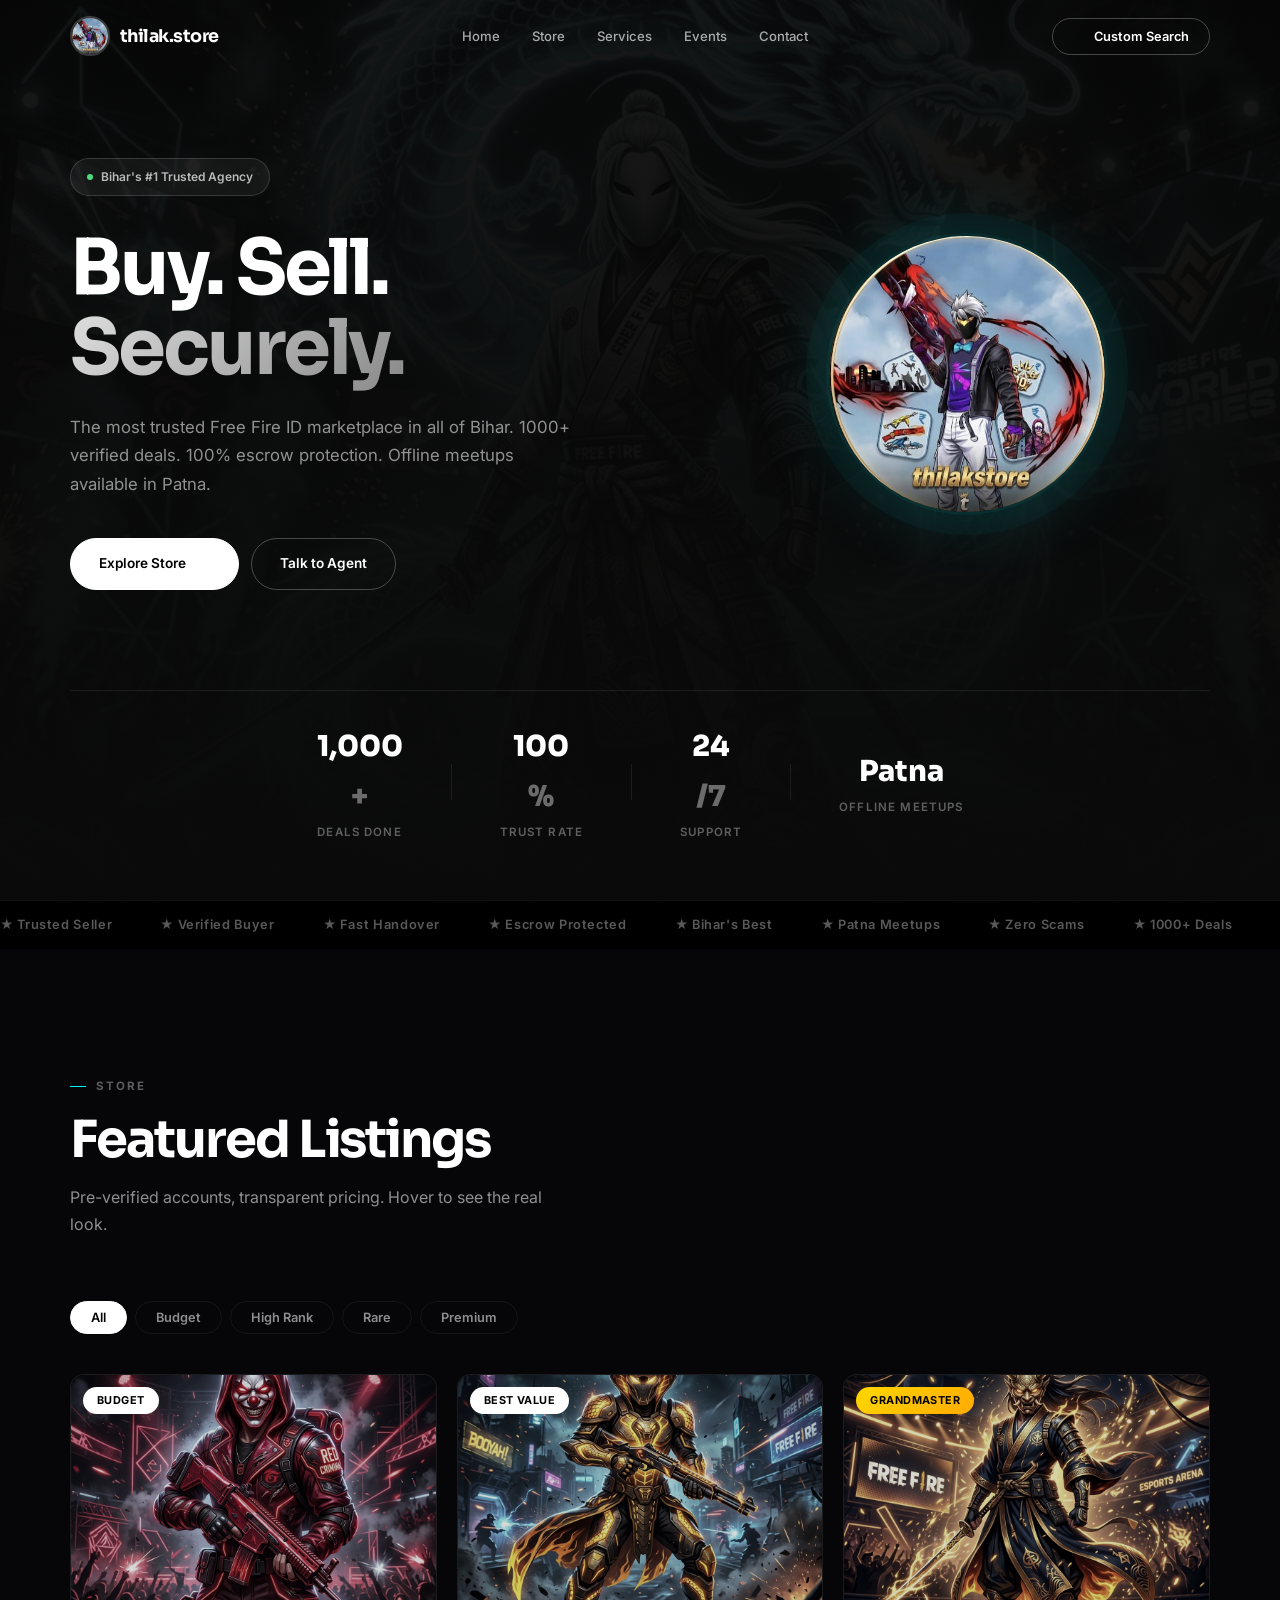
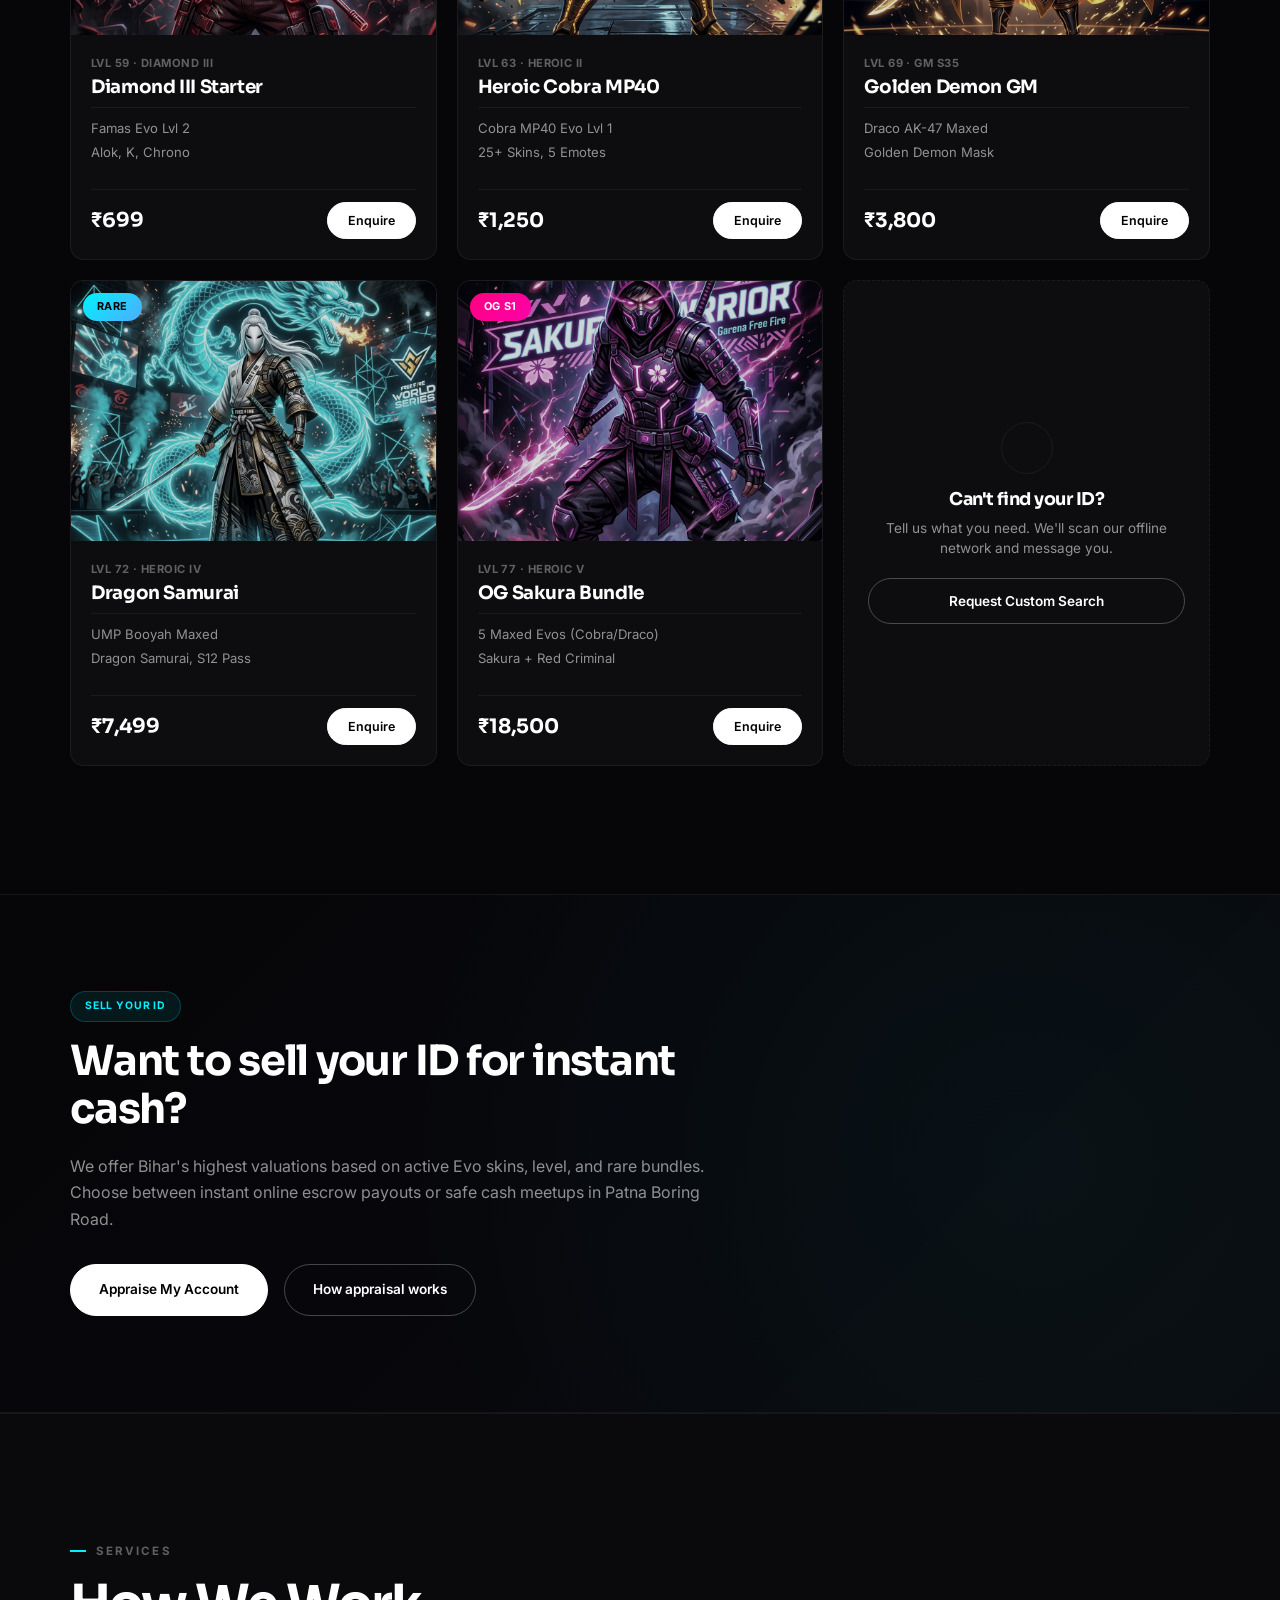
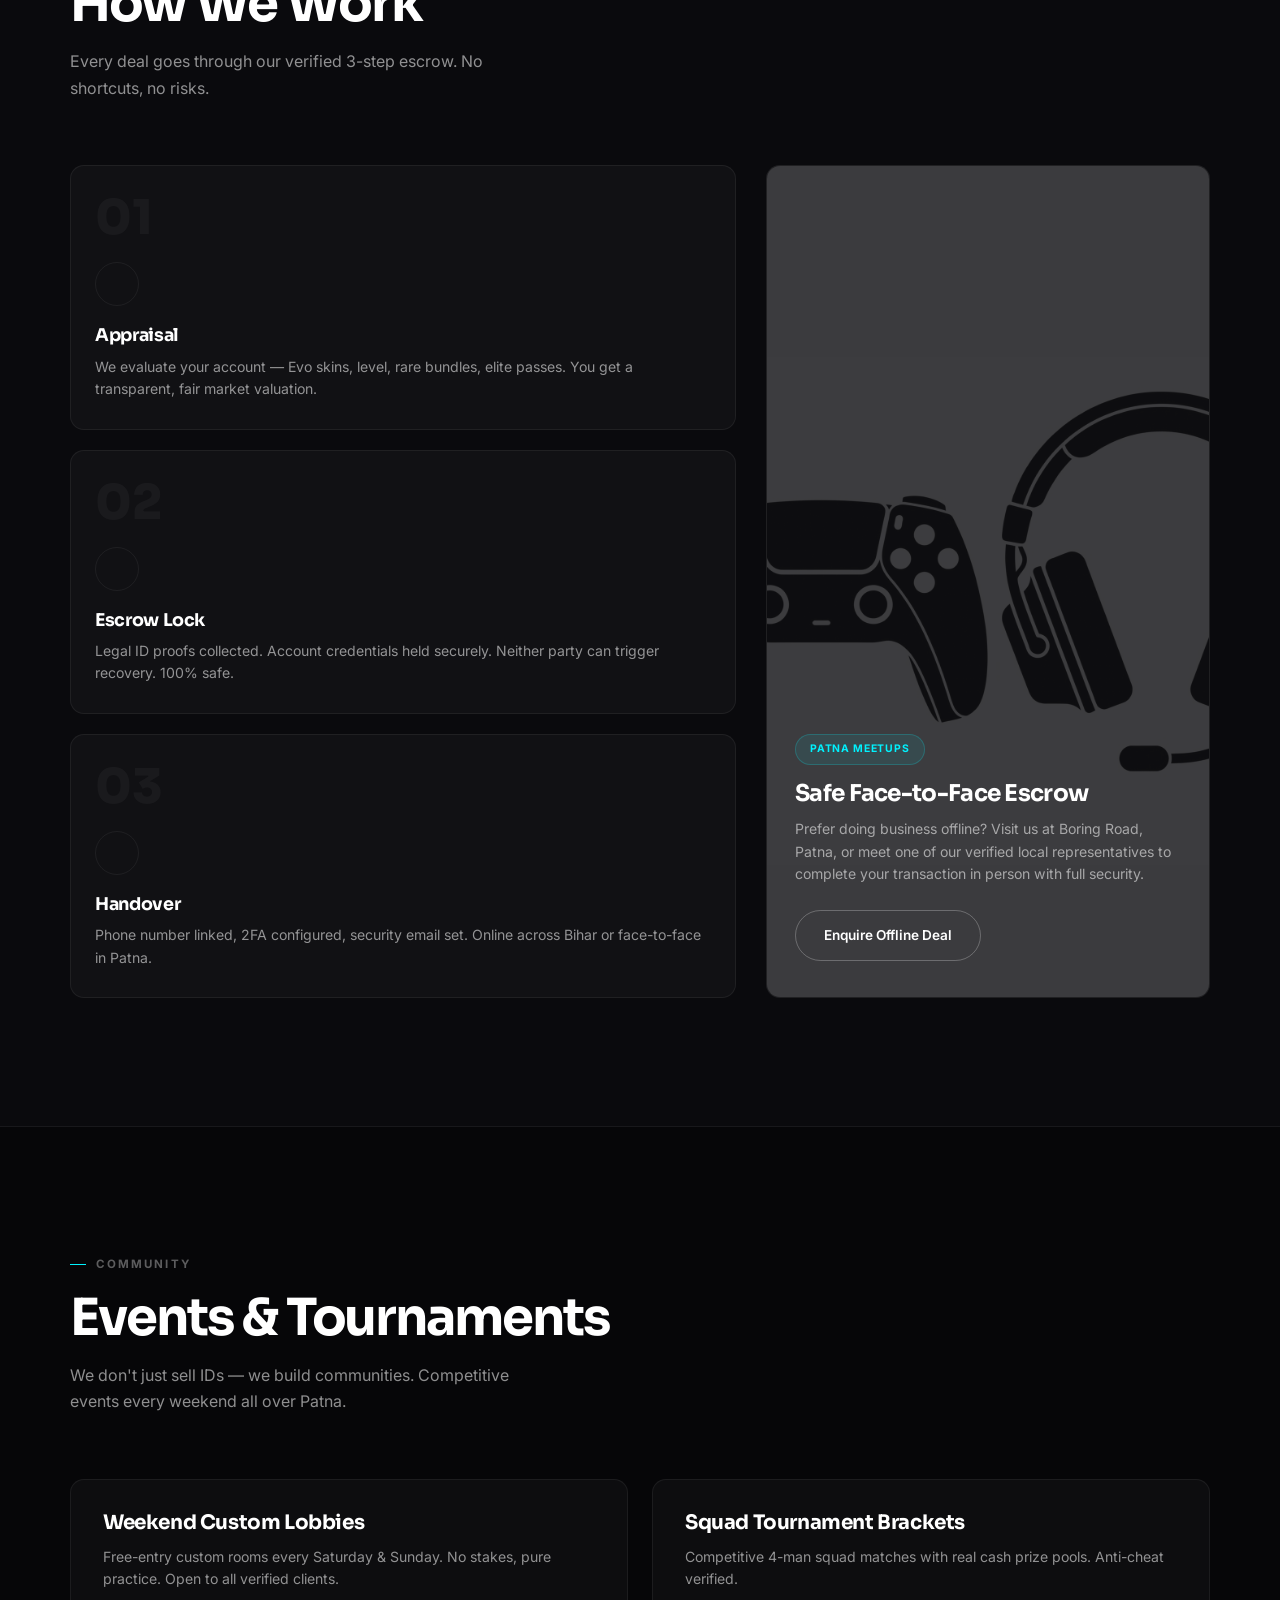
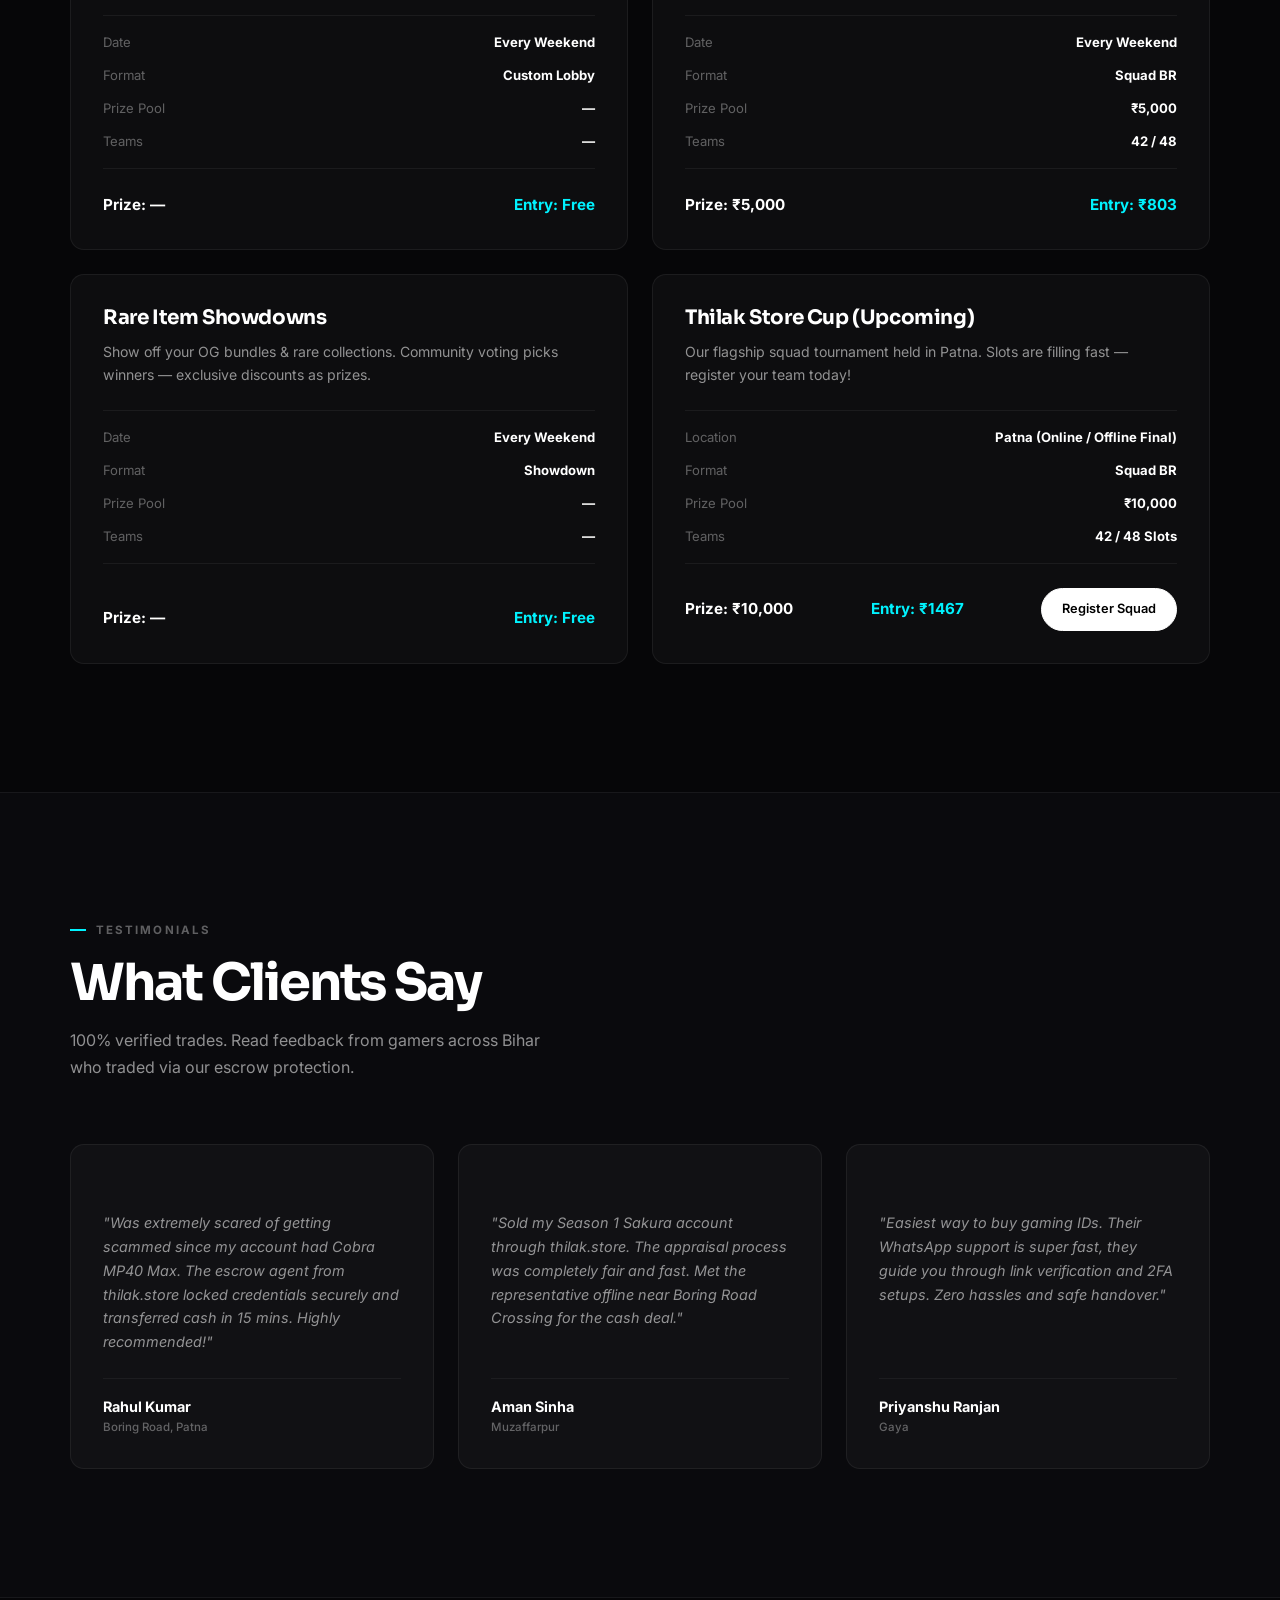
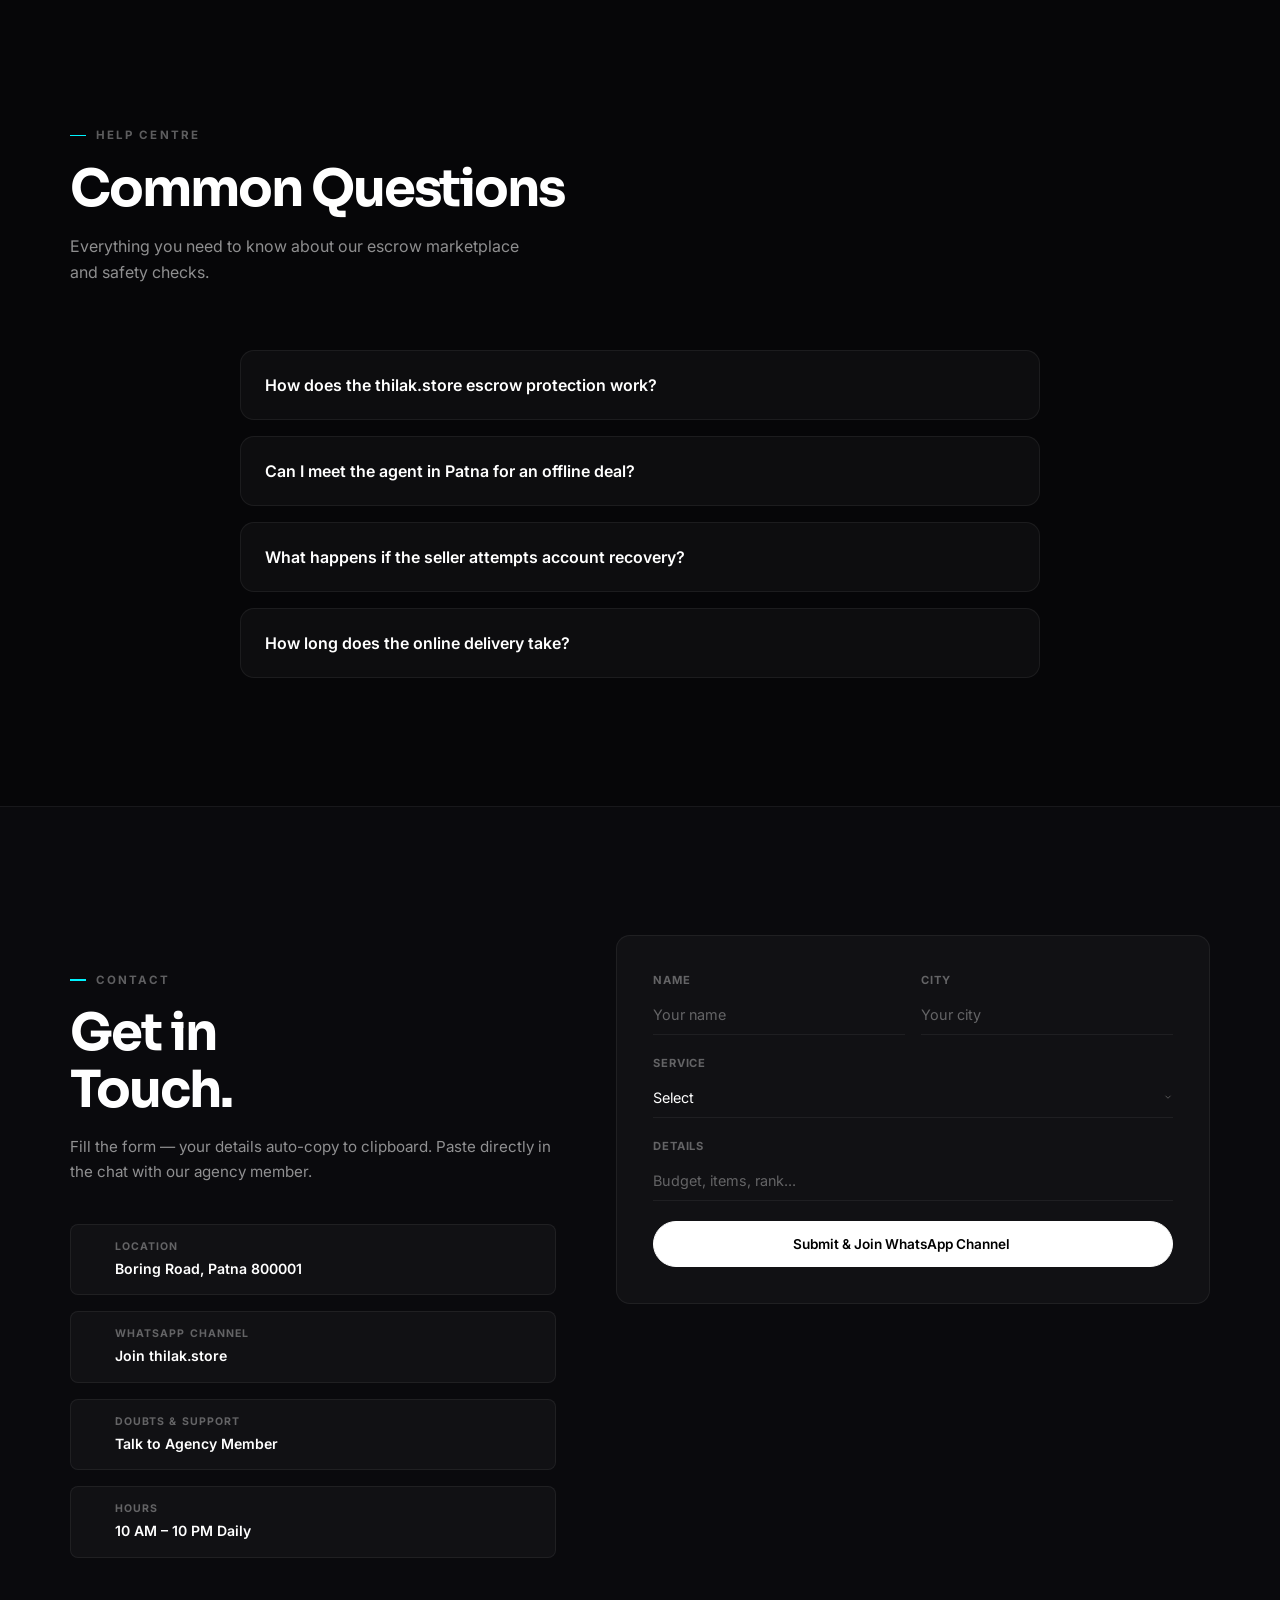
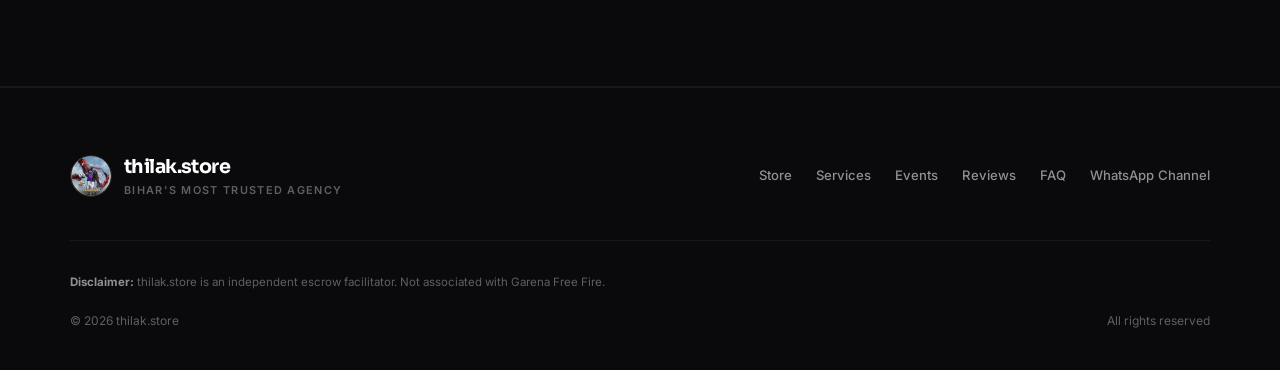
==== commit 3f03eccf: "feat: migrate from Instagram redirects to WhatsApp channel and direct support chat" ====
--- a/index.html
+++ b/index.html
@@ -3,11 +3,11 @@
 <head>
     <meta charset="UTF-8">
     <meta name="viewport" content="width=device-width, initial-scale=1.0">
-    <meta name="description" content="thilak.store — Bihar's #1 trusted Free Fire ID marketplace. Buy, sell, exchange gaming accounts with 100% verified escrow. Offline meetups in Patna.">
-    <meta name="keywords" content="Free Fire ID, buy Free Fire account, sell Free Fire ID, exchange gaming ID, Bihar, Patna, thilak store">
+    <meta name="description" content="thilak.store — Bihar's #1 trusted Free Fire ID marketplace. Buy and sell gaming accounts with 100% verified escrow. Offline meetups in Patna.">
+    <meta name="keywords" content="Free Fire ID, buy Free Fire account, sell Free Fire ID, Bihar, Patna, thilak store">
     <meta name="author" content="thilak.store">
     <meta property="og:title" content="thilak.store — Premium Gaming Marketplace">
-    <meta property="og:description" content="Bihar's #1 trusted Free Fire ID marketplace. Buy, sell & exchange with 100% escrow protection.">
+    <meta property="og:description" content="Bihar's #1 trusted Free Fire ID marketplace. Buy and sell with 100% escrow protection.">
     <meta property="og:type" content="website">
     <title>thilak.store — Bihar's #1 Trusted Free Fire Marketplace</title>
 
@@ -75,7 +75,7 @@
                     </div>
                     <h1 class="hero-h1">
                         Buy. Sell.<br>
-                        <span class="hero-accent">Exchange.</span>
+                        <span class="hero-accent">Securely.</span>
                     </h1>
                     <p class="hero-p">
                         The most trusted Free Fire ID marketplace in all of Bihar. 
@@ -128,7 +128,7 @@
                 <div class="marquee-items">
                     <span>★ Trusted Seller</span>
                     <span>★ Verified Buyer</span>
-                    <span>★ Safe Exchange</span>
+                    <span>★ Fast Handover</span>
                     <span>★ Escrow Protected</span>
                     <span>★ Bihar's Best</span>
                     <span>★ Patna Meetups</span>
@@ -138,7 +138,7 @@
                 <div class="marquee-items" aria-hidden="true">
                     <span>★ Trusted Seller</span>
                     <span>★ Verified Buyer</span>
-                    <span>★ Safe Exchange</span>
+                    <span>★ Fast Handover</span>
                     <span>★ Escrow Protected</span>
                     <span>★ Bihar's Best</span>
                     <span>★ Patna Meetups</span>
@@ -312,12 +312,12 @@
             </div>
         </section>
 
-        <!-- ━━━ SELL & EXCHANGE BANNER ━━━ -->
+        <!-- ━━━ SELL BANNER ━━━ -->
         <section class="sec-banner fade-in">
             <div class="wrap banner-inner">
                 <div class="banner-content">
-                    <span class="badge-pill">SELL OR EXCHANGE</span>
-                    <h2>Want to sell your ID or swap it for another?</h2>
+                    <span class="badge-pill">SELL YOUR ID</span>
+                    <h2>Want to sell your ID for instant cash?</h2>
                     <p>We offer Bihar's highest valuations based on active Evo skins, level, and rare bundles. Choose between instant online escrow payouts or safe cash meetups in Patna Boring Road.</p>
                     <div class="banner-btns">
                         <a href="#contact" class="btn-main" id="sellCTABtn">Appraise My Account</a>
@@ -492,7 +492,7 @@
                             <i data-lucide="star" style="width:14px;height:14px;fill:var(--accent-teal);color:var(--accent-teal);"></i>
                             <i data-lucide="star" style="width:14px;height:14px;fill:var(--accent-teal);color:var(--accent-teal);"></i>
                         </div>
-                        <p class="review-text">"Traded my S1 Sakura account for a premium e-sports ID. The exchange appraisal process was completely fair. Met the representative offline near Boring Road Crossing for the deal."</p>
+                        <p class="review-text">"Sold my Season 1 Sakura account through thilak.store. The appraisal process was completely fair and fast. Met the representative offline near Boring Road Crossing for the cash deal."</p>
                         <div class="reviewer">
                             <div class="rev-info">
                                 <span class="rev-name">Aman Sinha</span>
@@ -509,7 +509,7 @@
                             <i data-lucide="star" style="width:14px;height:14px;fill:var(--accent-teal);color:var(--accent-teal);"></i>
                             <i data-lucide="star" style="width:14px;height:14px;fill:var(--accent-teal);color:var(--accent-teal);"></i>
                         </div>
-                        <p class="review-text">"Easiest way to buy gaming IDs. Their Instagram support is super fast, they guide you through link verification and 2FA setups. Zero hassles and safe handover."</p>
+                        <p class="review-text">"Easiest way to buy gaming IDs. Their WhatsApp support is super fast, they guide you through link verification and 2FA setups. Zero hassles and safe handover."</p>
                         <div class="reviewer">
                             <div class="rev-info">
                                 <span class="rev-name">Priyanshu Ranjan</span>
@@ -588,17 +588,25 @@
                             Contact
                         </div>
                         <h2 class="sec-title">Get in<br>Touch.</h2>
-                        <p class="contact-desc">Fill the form — your details auto-copy to clipboard. Paste directly in our Instagram DM.</p>
+                        <p class="contact-desc">Fill the form — your details auto-copy to clipboard. Paste directly in the chat with our agency member.</p>
 
                         <div class="info-list">
                             <div class="info-item">
                                 <i data-lucide="map-pin" style="width:18px;height:18px;flex-shrink:0;"></i>
                                 <div><span class="info-label">Location</span><p>Boring Road, Patna 800001</p></div>
                             </div>
-                            <div class="info-item">
-                                <i data-lucide="instagram" style="width:18px;height:18px;flex-shrink:0;"></i>
-                                <div><span class="info-label">Instagram</span><p>@thilak.store</p></div>
-                            </div>
+                            <a href="https://whatsapp.com/channel/0029Vb7mj918qIzzuWZLDc3T" target="_blank" rel="noopener" style="display: block; width: 100%;">
+                                <div class="info-item">
+                                    <i data-lucide="message-circle" style="width:18px;height:18px;flex-shrink:0;"></i>
+                                    <div><span class="info-label">WhatsApp Channel</span><p>Join thilak.store</p></div>
+                                </div>
+                            </a>
+                            <a href="https://wa.me/918102098935" target="_blank" rel="noopener" style="display: block; width: 100%;">
+                                <div class="info-item">
+                                    <i data-lucide="help-circle" style="width:18px;height:18px;flex-shrink:0;"></i>
+                                    <div><span class="info-label">Doubts & Support</span><p>Talk to Agency Member</p></div>
+                                </div>
+                            </a>
                             <div class="info-item">
                                 <i data-lucide="clock" style="width:18px;height:18px;flex-shrink:0;"></i>
                                 <div><span class="info-label">Hours</span><p>10 AM – 10 PM Daily</p></div>
@@ -624,16 +632,15 @@
                                     <option value="" disabled selected>Select</option>
                                     <option value="Buy Account">Buy Account</option>
                                     <option value="Sell Account">Sell Account</option>
-                                    <option value="Exchange Account">Exchange</option>
                                     <option value="Tournament/Event Registration">Tournament</option>
                                 </select>
                             </div>
                             <div class="field">
                                 <label for="message">Details</label>
-                                <textarea id="message" placeholder="Budget, items, rank..." rows="4" required></textarea>
+                                <input type="text" id="message" placeholder="Budget, items, rank..." required>
                             </div>
                             <button type="submit" class="btn-main cta-full">
-                                Submit & Open Instagram
+                                Submit & Join WhatsApp Channel
                                 <i data-lucide="external-link" style="width:15px;height:15px;"></i>
                             </button>
                         </form>
@@ -660,7 +667,7 @@
                     <a href="#events">Events</a>
                     <a href="#reviews">Reviews</a>
                     <a href="#faq">FAQ</a>
-                    <a href="https://instagram.com/thilak.store" target="_blank" rel="noopener">Instagram</a>
+                    <a href="https://whatsapp.com/channel/0029Vb7mj918qIzzuWZLDc3T" target="_blank" rel="noopener">WhatsApp Channel</a>
                 </div>
             </div>
             <div class="footer-line"></div>
@@ -681,7 +688,7 @@
                 <h3>Custom ID Search</h3>
                 <button class="modal-x" id="closeCustom" aria-label="Close"><i data-lucide="x"></i></button>
             </div>
-            <p class="modal-sub">Details auto-copy to clipboard for pasting in our Instagram DM.</p>
+            <p class="modal-sub">Details auto-copy to clipboard for pasting in our WhatsApp Channel.</p>
             <form id="customForm" class="modal-form">
                 <div class="field"><label for="user-name">Name *</label><input type="text" id="user-name" placeholder="Full name" required></div>
                 <div class="field"><label for="user-whatsapp">WhatsApp *</label><input type="tel" id="user-whatsapp" placeholder="10-digit" required pattern="[0-9]{10}"></div>
@@ -745,7 +752,7 @@
             </div>
             <div class="modal-btns">
                 <button type="button" class="btn-ghost copy-msg-btn">Copy Message</button>
-                <button type="button" class="btn-main open-ig-btn">Go to Chat</button>
+                <button type="button" class="btn-main open-wa-btn">Go to Channel</button>
             </div>
         </div>
     </dialog>
--- a/style.css
+++ b/style.css
@@ -1123,6 +1123,10 @@
     align-items: start;
 }
 
+.contact-left {
+    padding-top: 36px; /* Align content start with form content start */
+}
+
 .contact-desc {
     font-size: 0.95rem;
     color: var(--text-muted);
@@ -1213,6 +1217,11 @@
     background-image: url("data:image/svg+xml,%3Csvg xmlns='http://www.w3.org/2000/svg' width='10' height='10' viewBox='0 0 24 24' fill='none' stroke='%23666' stroke-width='2'%3E%3Cpolyline points='6 9 12 15 18 9'/%3E%3C/svg%3E");
     background-repeat: no-repeat;
     background-position: right 0 center;
+}
+
+.field select option {
+    background-color: var(--bg-alt);
+    color: var(--white);
 }
 
 .field textarea { resize: vertical; min-height: 70px; }
@@ -1729,6 +1738,14 @@
     .burger { display: flex; }
     .mob-menu { display: flex; }
 
+    .sec {
+        padding: 4.5rem 0;
+    }
+    
+    .sec-head {
+        margin-bottom: 2.5rem;
+    }
+
     .hero-inner {
         grid-template-columns: 1fr;
         text-align: center;
@@ -1753,42 +1770,430 @@
         gap: 32px;
     }
 
+    .contact-left {
+        padding-top: 0;
+    }
+
     .ev-live { position: static; }
 
     .footer-top { flex-direction: column; align-items: flex-start; }
 }
 
 @media (max-width: 520px) {
-    .hero-h1 { font-size: clamp(2rem, 9vw, 3rem); }
+    html {
+        font-size: 15px;
+    }
+
+    .sec {
+        padding: 3.5rem 0;
+    }
+
+    .sec-banner {
+        padding: 3rem 0;
+    }
+
+    .sec-head {
+        margin-bottom: 2rem;
+    }
+
+    .sec-title {
+        font-size: 1.8rem;
+    }
+
+    .sec-sub {
+        font-size: 0.9rem;
+    }
+
+    /* Navbar */
+    .nav-logo-img {
+        width: 32px;
+        height: 32px;
+    }
+
+    .nav-brand-name {
+        font-size: 0.95rem;
+    }
+
+    /* Hero */
+    .hero {
+        padding-top: 60px;
+    }
+
+    .hero-inner {
+        padding: 40px 0 60px;
+        gap: 30px;
+    }
+
+    .hero-badge {
+        margin-bottom: 1.2rem;
+        padding: 6px 12px;
+        font-size: 0.7rem;
+    }
+
+    .hero-h1 {
+        font-size: clamp(2rem, 8.5vw, 2.8rem);
+        margin-bottom: 1rem;
+    }
+
+    .hero-p {
+        font-size: 0.95rem;
+        line-height: 1.55;
+        margin-bottom: 1.8rem;
+    }
 
     .hero-btns, .banner-btns {
         flex-direction: column;
         width: 100%;
-    }
-
-    .hero-btns a, .banner-btns a { width: 100%; justify-content: center; }
+        gap: 8px;
+    }
+
+    .hero-btns a, .banner-btns a {
+        width: 100%;
+        justify-content: center;
+        padding: 12px 24px;
+        font-size: 0.8rem;
+    }
 
     .hero-logo-img {
-        width: 160px;
-        height: 160px;
-    }
-
-    .grid { grid-template-columns: 1fr; }
-
-    .form-2col, .radio-row { grid-template-columns: 1fr; }
-
-    .c-form { padding: 24px; }
-    .modal-box { padding: 24px; }
-
-    .prod-preview { grid-template-columns: 1fr; }
-    .prod-img-box { height: 140px; }
-
-    .faq-question { padding: 16px; }
-    .faq-answer p { padding: 0 16px 16px; }
-
-    .toast-box { left: 16px; right: 16px; bottom: 16px; }
-    .toast { width: 100%; justify-content: center; }
-
-    .footer-links { flex-direction: column; gap: 12px; }
-    .footer-meta { flex-direction: column; gap: 6px; }
-}
+        width: 150px;
+        height: 150px;
+    }
+
+    .hero-stats {
+        display: grid;
+        grid-template-columns: repeat(2, 1fr);
+        gap: 16px;
+        padding: 20px 0;
+        border-top: 1px solid rgba(255, 255, 255, 0.08);
+    }
+
+    .stat-divider { display: none; }
+
+    .stat {
+        text-align: center;
+        align-items: center;
+    }
+
+    .stat-num, .stat-plus {
+        font-size: 1.4rem;
+    }
+
+    .stat-label {
+        font-size: 0.65rem;
+    }
+
+    /* Store Grid & Cards */
+    .grid {
+        grid-template-columns: 1fr;
+        gap: 16px;
+    }
+
+    .p-card-img {
+        height: 190px;
+    }
+
+    .p-card-body {
+        padding: 16px;
+    }
+
+    .p-specs {
+        margin-bottom: 12px;
+    }
+
+    .p-foot {
+        padding-top: 10px;
+    }
+
+    .p-price {
+        font-size: 1.15rem;
+    }
+
+    .btn-sm-dark {
+        padding: 8px 16px;
+        font-size: 0.75rem;
+    }
+
+    .cta-card-inner {
+        padding: 24px 16px;
+    }
+
+    .cta-card-inner h3 {
+        font-size: 1rem;
+    }
+
+    .cta-card-inner p {
+        font-size: 0.8rem;
+        margin-bottom: 16px;
+    }
+
+    .open-custom-btn {
+        padding: 12px 24px;
+        font-size: 0.8rem;
+    }
+
+    /* Services Section */
+    .svc-card {
+        padding: 20px 16px;
+    }
+
+    .svc-num {
+        font-size: 2.2rem;
+        margin-bottom: 12px;
+    }
+
+    .svc-icon {
+        width: 38px;
+        height: 38px;
+        margin-bottom: 14px;
+    }
+
+    .svc-card h3 {
+        font-size: 1.05rem;
+        margin-bottom: 6px;
+    }
+
+    .svc-card p {
+        font-size: 0.82rem;
+        line-height: 1.5;
+    }
+
+    .escrow-badge-card {
+        min-height: 280px;
+        padding: 24px;
+    }
+
+    .escrow-badge-card h3 {
+        font-size: 1.25rem;
+        margin-bottom: 8px;
+    }
+
+    .escrow-badge-card p {
+        font-size: 0.82rem;
+        line-height: 1.5;
+        margin-bottom: 18px;
+    }
+
+    /* Events Section */
+    .events-stack {
+        grid-template-columns: 1fr;
+        gap: 16px;
+    }
+
+    .event-card {
+        padding: 20px;
+    }
+
+    .event-card h3 {
+        font-size: 1.15rem;
+        margin-bottom: 8px;
+    }
+
+    .event-card p {
+        font-size: 0.82rem;
+        margin-bottom: 16px;
+        line-height: 1.5;
+    }
+
+    .event-card .event-details {
+        margin-bottom: 16px;
+        padding: 12px 0;
+        gap: 8px;
+    }
+
+    .event-card .ev-row {
+        font-size: 0.78rem;
+    }
+
+    .event-card .event-cta {
+        margin-top: 8px;
+        gap: 12px;
+    }
+
+    .event-card .prize,
+    .event-card .entry-fee {
+        font-size: 0.85rem;
+    }
+
+    /* Reviews Section */
+    .reviews-grid {
+        grid-template-columns: 1fr;
+        gap: 16px;
+    }
+
+    .review-card {
+        padding: 20px;
+    }
+
+    .stars {
+        margin-bottom: 12px;
+    }
+
+    .review-text {
+        font-size: 0.85rem;
+        margin-bottom: 16px;
+        line-height: 1.55;
+    }
+
+    .reviewer {
+        padding-top: 12px;
+    }
+
+    .rev-name {
+        font-size: 0.85rem;
+    }
+
+    .rev-loc {
+        font-size: 0.7rem;
+    }
+
+    /* FAQs */
+    .faq-accordion {
+        gap: 12px;
+    }
+
+    .faq-question {
+        padding: 14px 16px;
+    }
+
+    .faq-question span {
+        font-size: 0.95rem;
+    }
+
+    .faq-answer p {
+        padding: 0 16px 14px;
+        font-size: 0.85rem;
+        line-height: 1.55;
+    }
+
+    /* Contact Form & Info */
+    .form-2col, .radio-row {
+        grid-template-columns: 1fr;
+        gap: 12px;
+    }
+
+    .info-item {
+        padding: 12px;
+        gap: 10px;
+    }
+
+    .info-item p {
+        font-size: 0.82rem;
+    }
+
+    .c-form {
+        padding: 20px;
+        gap: 16px;
+    }
+
+    .field input, .field select, .field textarea {
+        font-size: 0.85rem;
+        padding: 8px 0;
+    }
+
+    /* Modal dialogs */
+    .modal {
+        width: 94vw;
+        border-radius: var(--r);
+    }
+
+    .modal-box {
+        padding: 20px;
+    }
+
+    .modal-top h3 {
+        font-size: 1.1rem;
+    }
+
+    .modal-sub {
+        font-size: 0.78rem;
+        margin-bottom: 16px;
+    }
+
+    .modal-form {
+        gap: 12px;
+    }
+
+    .r-card span {
+        padding: 9px;
+        font-size: 0.8rem;
+    }
+
+    .prod-preview {
+        grid-template-columns: 80px 1fr;
+        gap: 12px;
+        padding: 10px;
+        margin-bottom: 12px;
+    }
+
+    .prod-img-box {
+        height: 70px;
+    }
+
+    .prod-info h4 {
+        font-size: 0.9rem;
+    }
+
+    .prod-price {
+        font-size: 0.95rem;
+        margin-bottom: 4px;
+    }
+
+    .prod-specs {
+        font-size: 0.72rem;
+    }
+
+    .modal-btns {
+        margin-top: 4px;
+        padding-top: 12px;
+        gap: 8px;
+    }
+
+    .modal-btns button {
+        padding: 10px 20px;
+        font-size: 0.8rem;
+    }
+
+    /* Toasts */
+    .toast-box {
+        left: 12px;
+        right: 12px;
+        bottom: 12px;
+    }
+
+    .toast {
+        width: 100%;
+        justify-content: center;
+        padding: 10px 16px;
+        font-size: 0.78rem;
+    }
+
+    /* Footer */
+    .footer {
+        padding: 3rem 0 2rem;
+    }
+
+    .footer-links {
+        flex-direction: column;
+        gap: 10px;
+    }
+
+    .footer-meta {
+        flex-direction: column;
+        gap: 4px;
+    }
+}
+
+@media (max-width: 360px) {
+    html {
+        font-size: 14px;
+    }
+
+    .hero-h1 {
+        font-size: 2.1rem;
+    }
+
+    .hero-logo-img {
+        width: 130px;
+        height: 130px;
+    }
+}
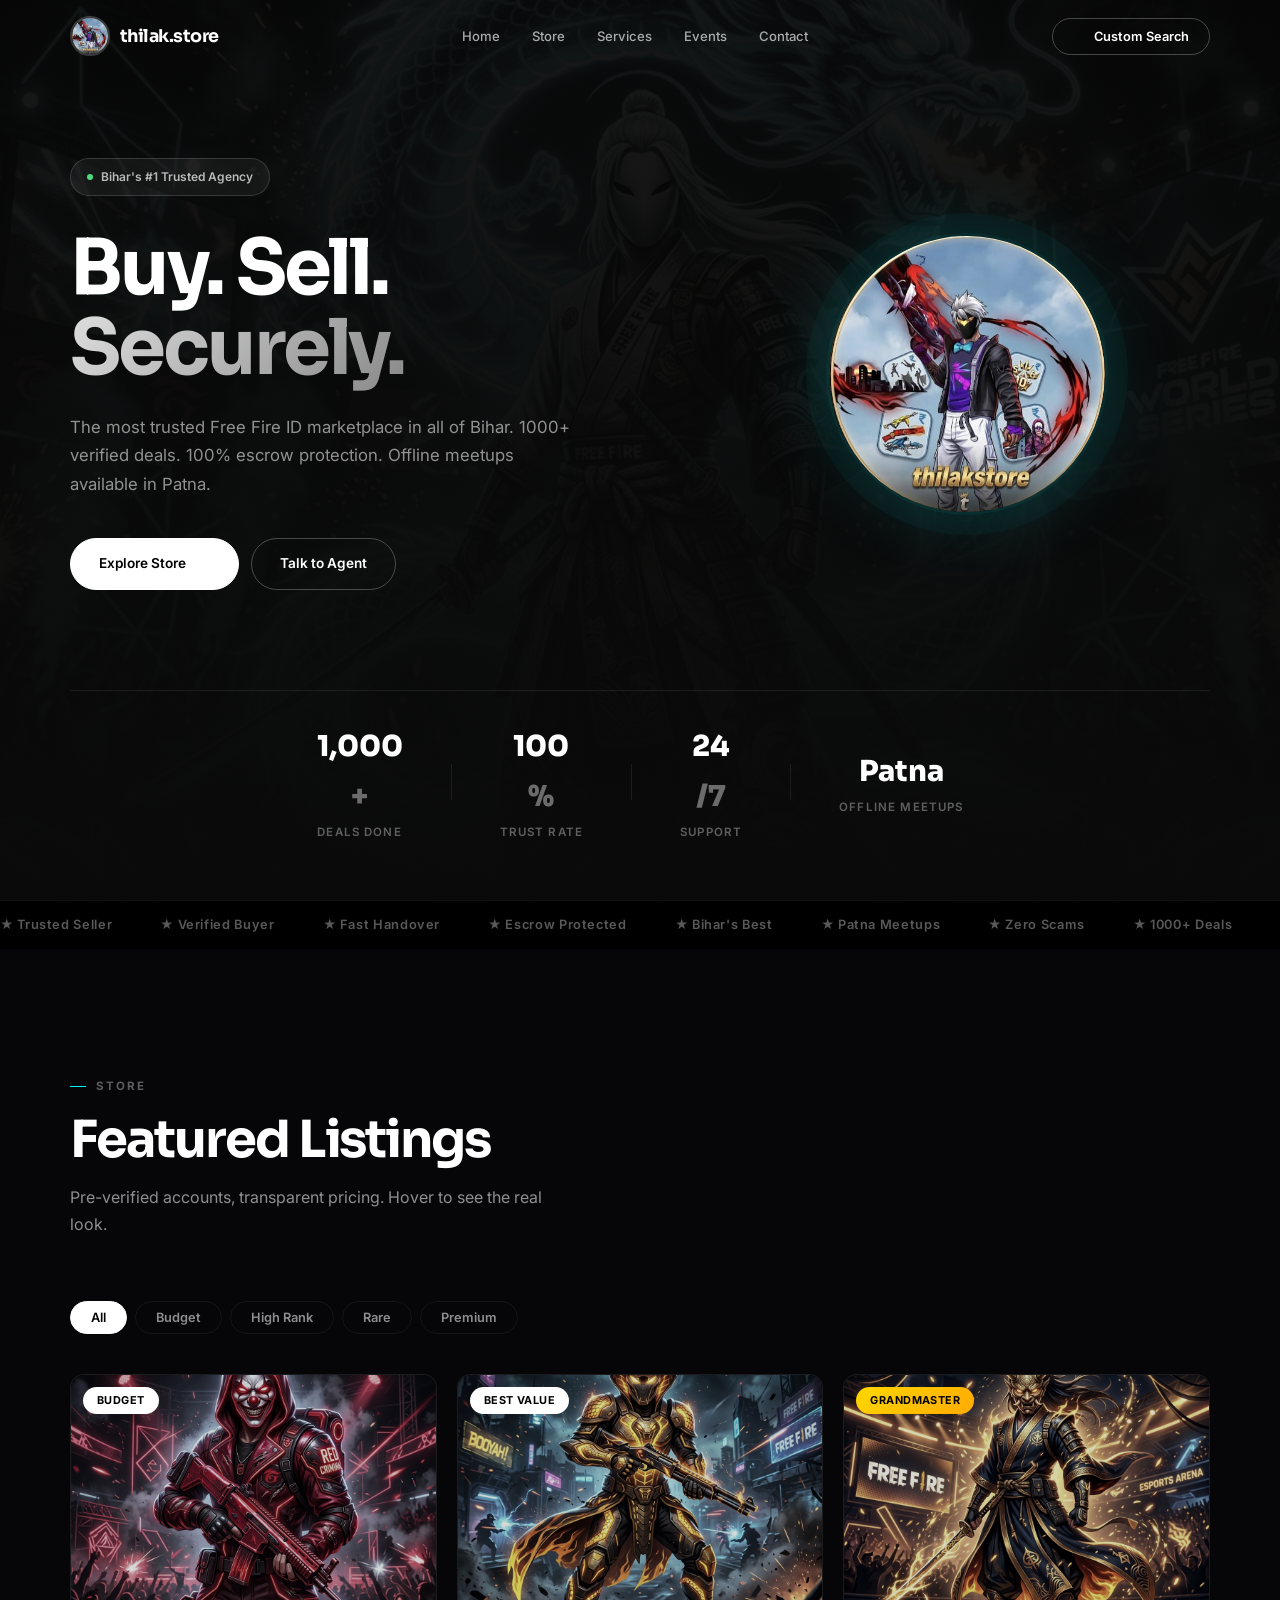
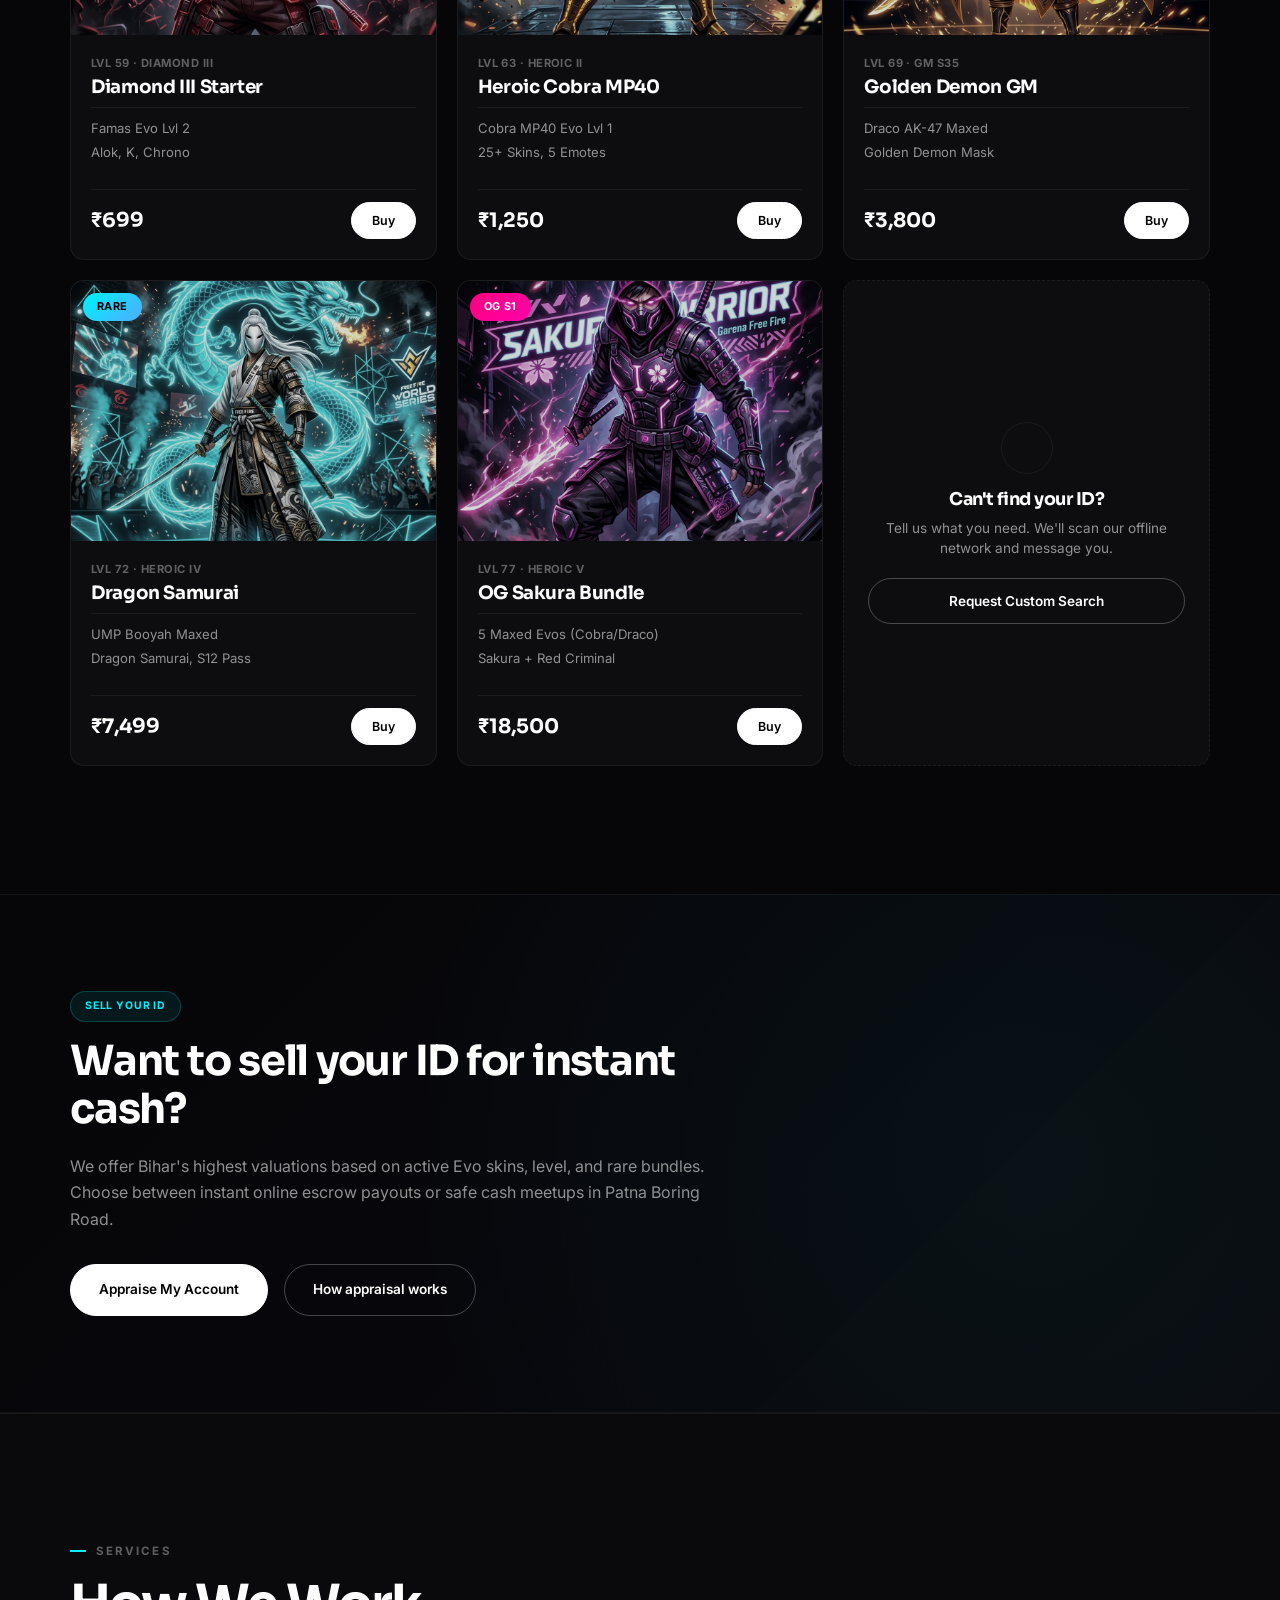
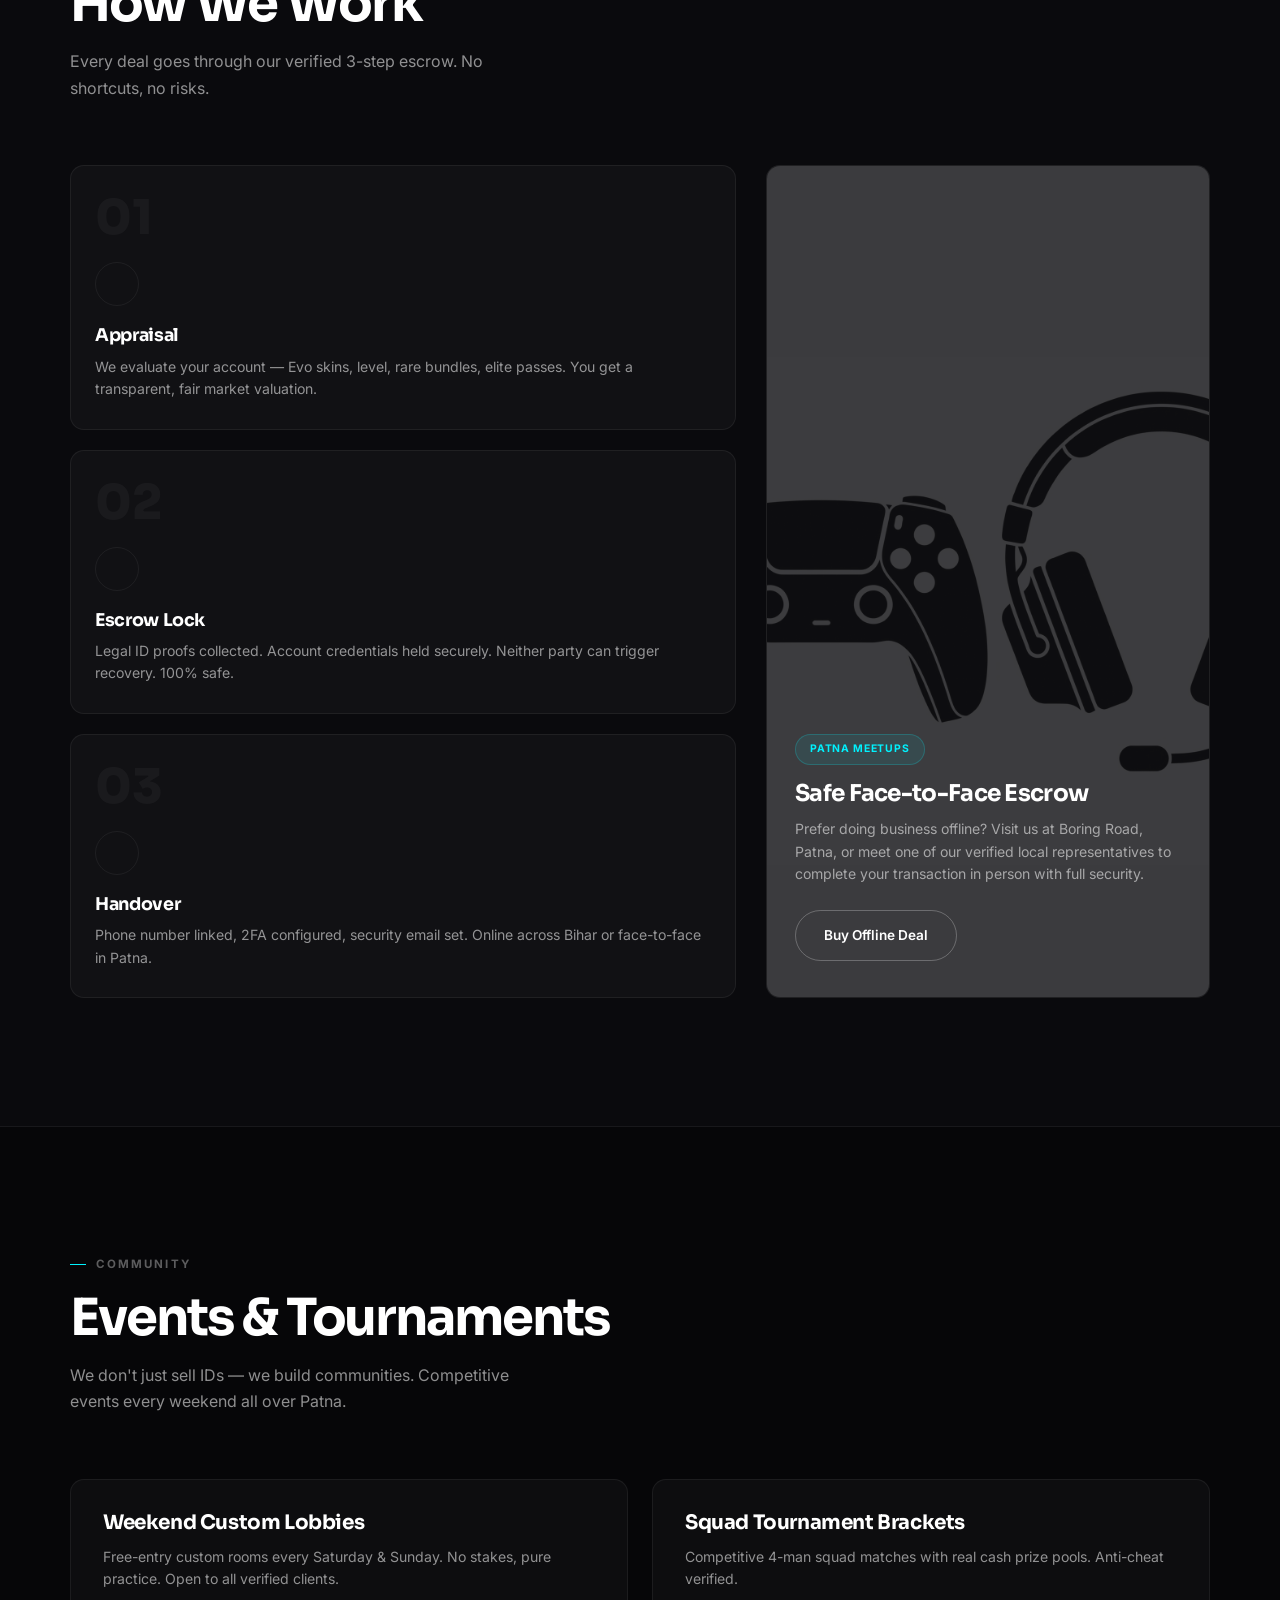
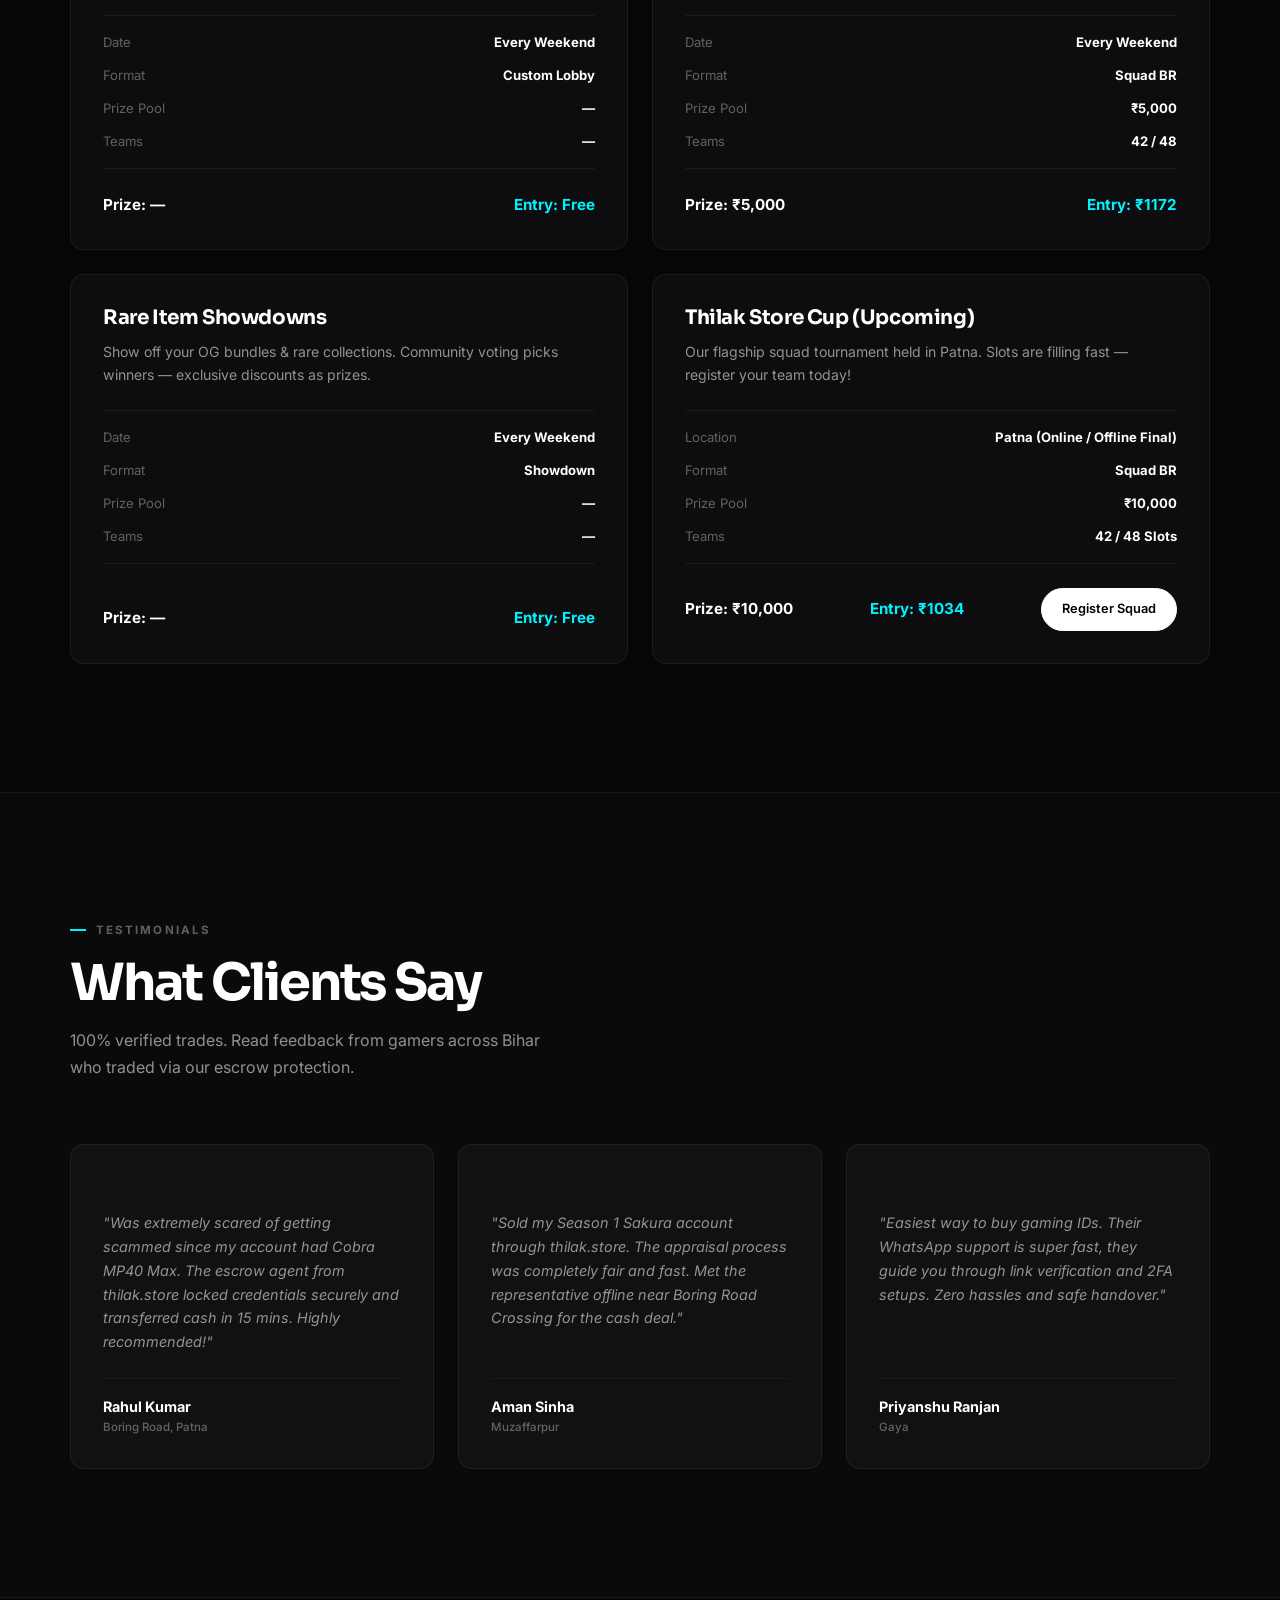
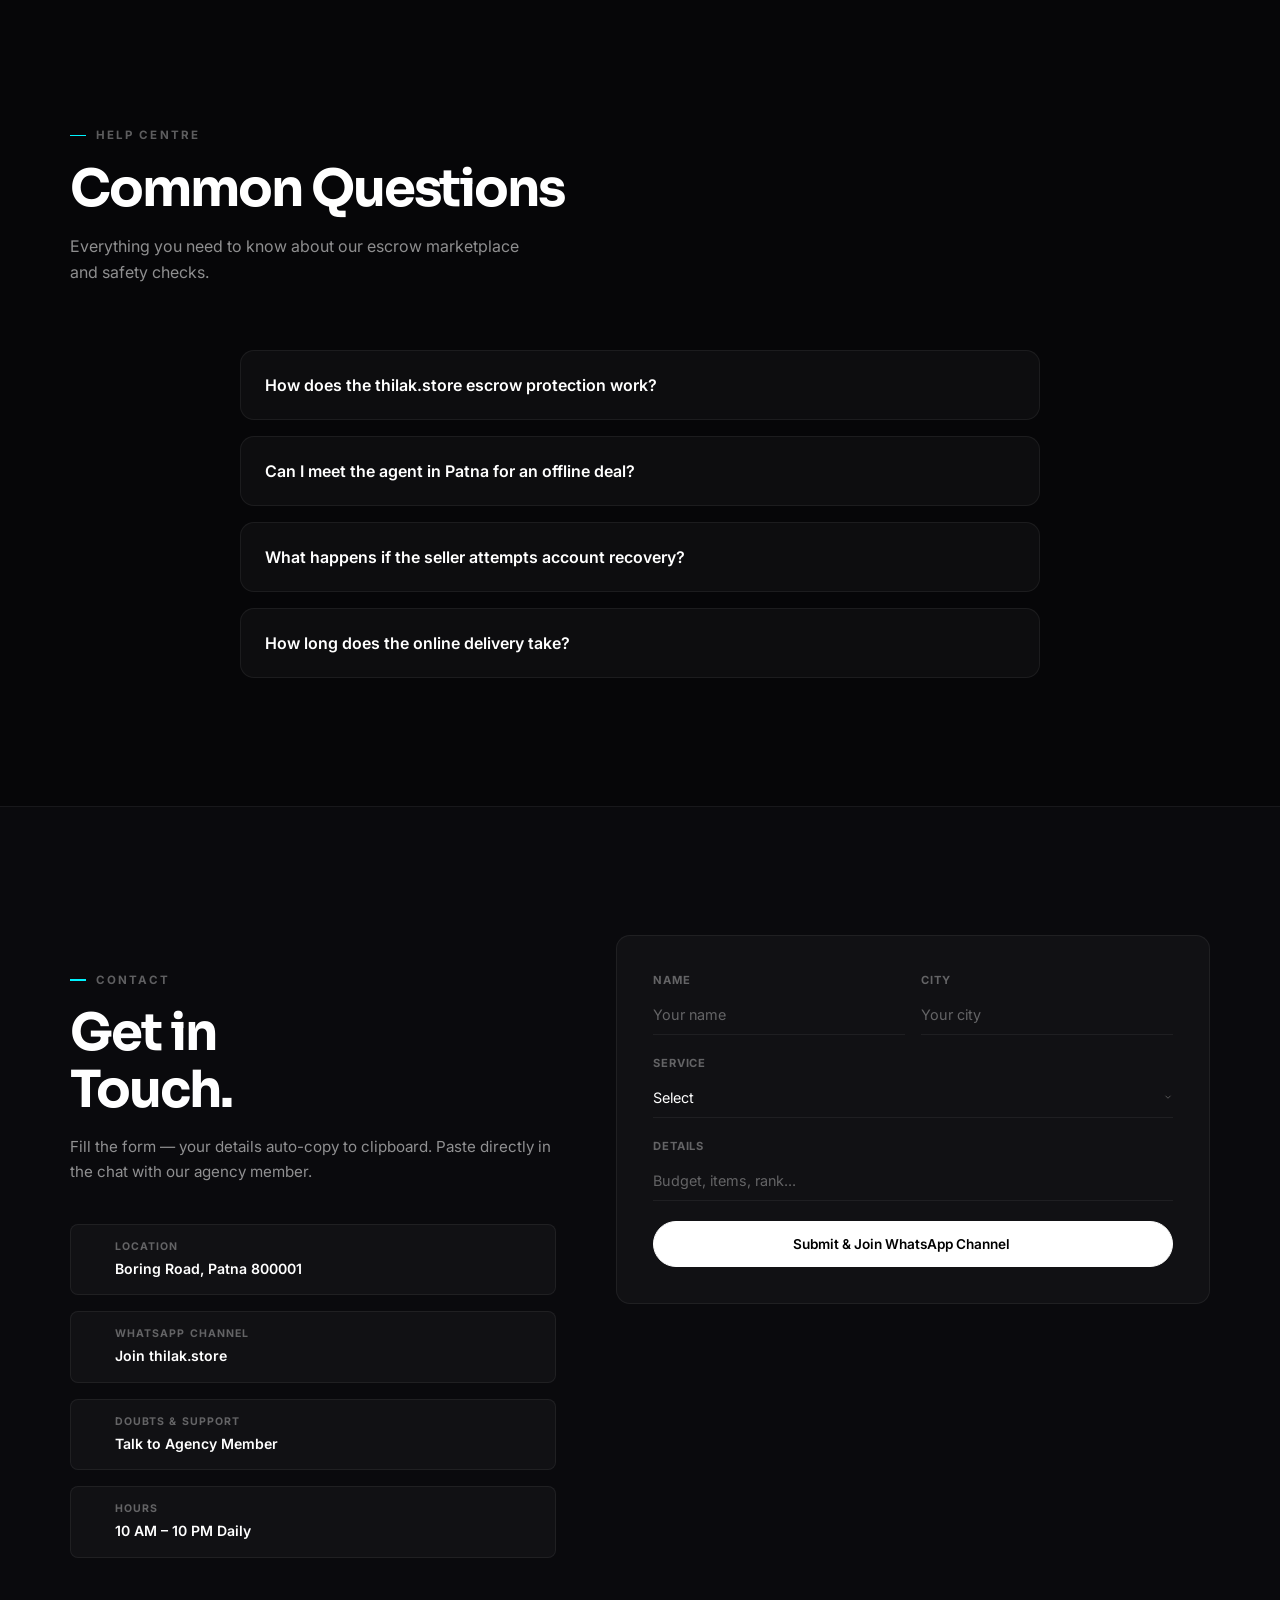
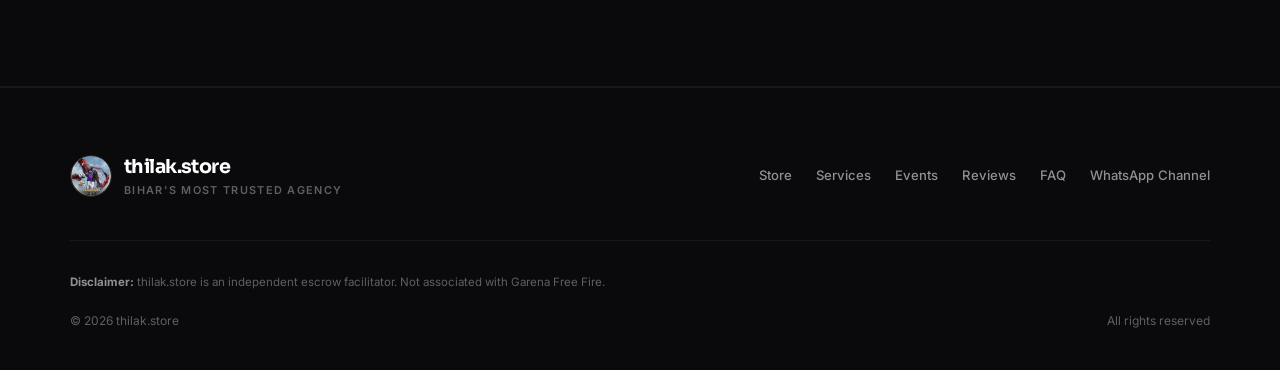
==== commit e7488699: "feat: transition order flow from Instagram DMs to direct WhatsApp messaging with correct phone numbe" ====
--- a/index.html
+++ b/index.html
@@ -191,7 +191,7 @@
                                     data-rank="Diamond III"
                                     data-skins="12 Weapon Skins"
                                     data-image="assets/criminal.png"
-                                    data-product-link="product-1.html">Enquire</button>
+                                    data-product-link="product-1.html">Buy</button>
                             </div>
                         </div>
                     </article>
@@ -217,7 +217,7 @@
                                     data-rank="Heroic II"
                                     data-skins="25+ Gun Skins, 5 Emotes"
                                     data-image="assets/cobra.png"
-                                    data-product-link="product-2.html">Enquire</button>
+                                    data-product-link="product-2.html">Buy</button>
                             </div>
                         </div>
                     </article>
@@ -243,7 +243,7 @@
                                     data-rank="Grandmaster (S35)"
                                     data-skins="65+ Weapon Skins"
                                     data-image="assets/gold_demon.png"
-                                    data-product-link="product-3.html">Enquire</button>
+                                    data-product-link="product-3.html">Buy</button>
                             </div>
                         </div>
                     </article>
@@ -269,7 +269,7 @@
                                     data-rank="Heroic (Star 4)"
                                     data-skins="95+ Weapon Skins, 50 Emotes"
                                     data-image="assets/dragon_samurai.png"
-                                    data-product-link="product-4.html">Enquire</button>
+                                    data-product-link="product-4.html">Buy</button>
                             </div>
                         </div>
                     </article>
@@ -295,7 +295,7 @@
                                     data-rank="Heroic V"
                                     data-skins="180+ Skins, 80+ Emotes"
                                     data-image="assets/sakura.png"
-                                    data-product-link="product-5.html">Enquire</button>
+                                    data-product-link="product-5.html">Buy</button>
                             </div>
                         </div>
                     </article>
@@ -369,7 +369,7 @@
                                 <span class="badge-pill">PATNA MEETUPS</span>
                                 <h3>Safe Face-to-Face Escrow</h3>
                                 <p>Prefer doing business offline? Visit us at Boring Road, Patna, or meet one of our verified local representatives to complete your transaction in person with full security.</p>
-                                <a href="#contact" class="btn-outline-w">Enquire Offline Deal</a>
+                                <a href="#contact" class="btn-outline-w">Buy Offline Deal</a>
                             </div>
                         </div>
                     </div>
@@ -752,7 +752,7 @@
             </div>
             <div class="modal-btns">
                 <button type="button" class="btn-ghost copy-msg-btn">Copy Message</button>
-                <button type="button" class="btn-main open-wa-btn">Go to Channel</button>
+                <button type="button" class="btn-main open-wa-btn">Chat on WhatsApp</button>
             </div>
         </div>
     </dialog>
--- a/style.css
+++ b/style.css
@@ -2197,3 +2197,86 @@
         height: 130px;
     }
 }
+
+/* ═══════════════════════════════════════════════
+   PRODUCT PREVIEW PAGE (STANDALONE)
+   ═══════════════════════════════════════════════ */
+.preview-container {
+    min-height: 100vh;
+    display: flex;
+    align-items: center;
+    justify-content: center;
+    padding: 24px;
+    background: var(--bg);
+}
+
+.preview-card {
+    background: rgba(10, 10, 15, 0.95);
+    border: 1px solid var(--card-border);
+    border-radius: var(--r);
+    padding: 32px;
+    width: min(520px, 100%);
+    box-shadow: 0 24px 80px rgba(0,0,0,0.5);
+    display: flex;
+    flex-direction: column;
+    gap: 24px;
+}
+
+.preview-hero-img {
+    width: 100%;
+    height: 280px;
+    border-radius: var(--r-sm);
+    object-fit: cover;
+    background: rgba(255,255,255,0.02);
+    border: 1px solid rgba(255,255,255,0.05);
+}
+
+.preview-title {
+    font-size: 1.5rem;
+    color: var(--white);
+    letter-spacing: -0.03em;
+    margin-bottom: 4px;
+}
+
+.preview-price {
+    font-family: var(--ff);
+    font-size: 1.6rem;
+    font-weight: 700;
+    color: var(--accent-teal);
+}
+
+.preview-specs-list {
+    display: grid;
+    grid-template-columns: 1fr 1fr;
+    gap: 12px;
+    background: rgba(255, 255, 255, 0.02);
+    border: 1px solid rgba(255, 255, 255, 0.05);
+    padding: 16px;
+    border-radius: var(--r-sm);
+}
+
+.preview-spec-item {
+    display: flex;
+    flex-direction: column;
+    gap: 2px;
+}
+
+.preview-spec-label {
+    font-size: 0.68rem;
+    font-weight: 700;
+    text-transform: uppercase;
+    color: var(--text-dim);
+    letter-spacing: 0.08em;
+}
+
+.preview-spec-val {
+    font-size: 0.88rem;
+    font-weight: 600;
+    color: var(--white);
+}
+
+.preview-btns {
+    display: flex;
+    flex-direction: column;
+    gap: 12px;
+}
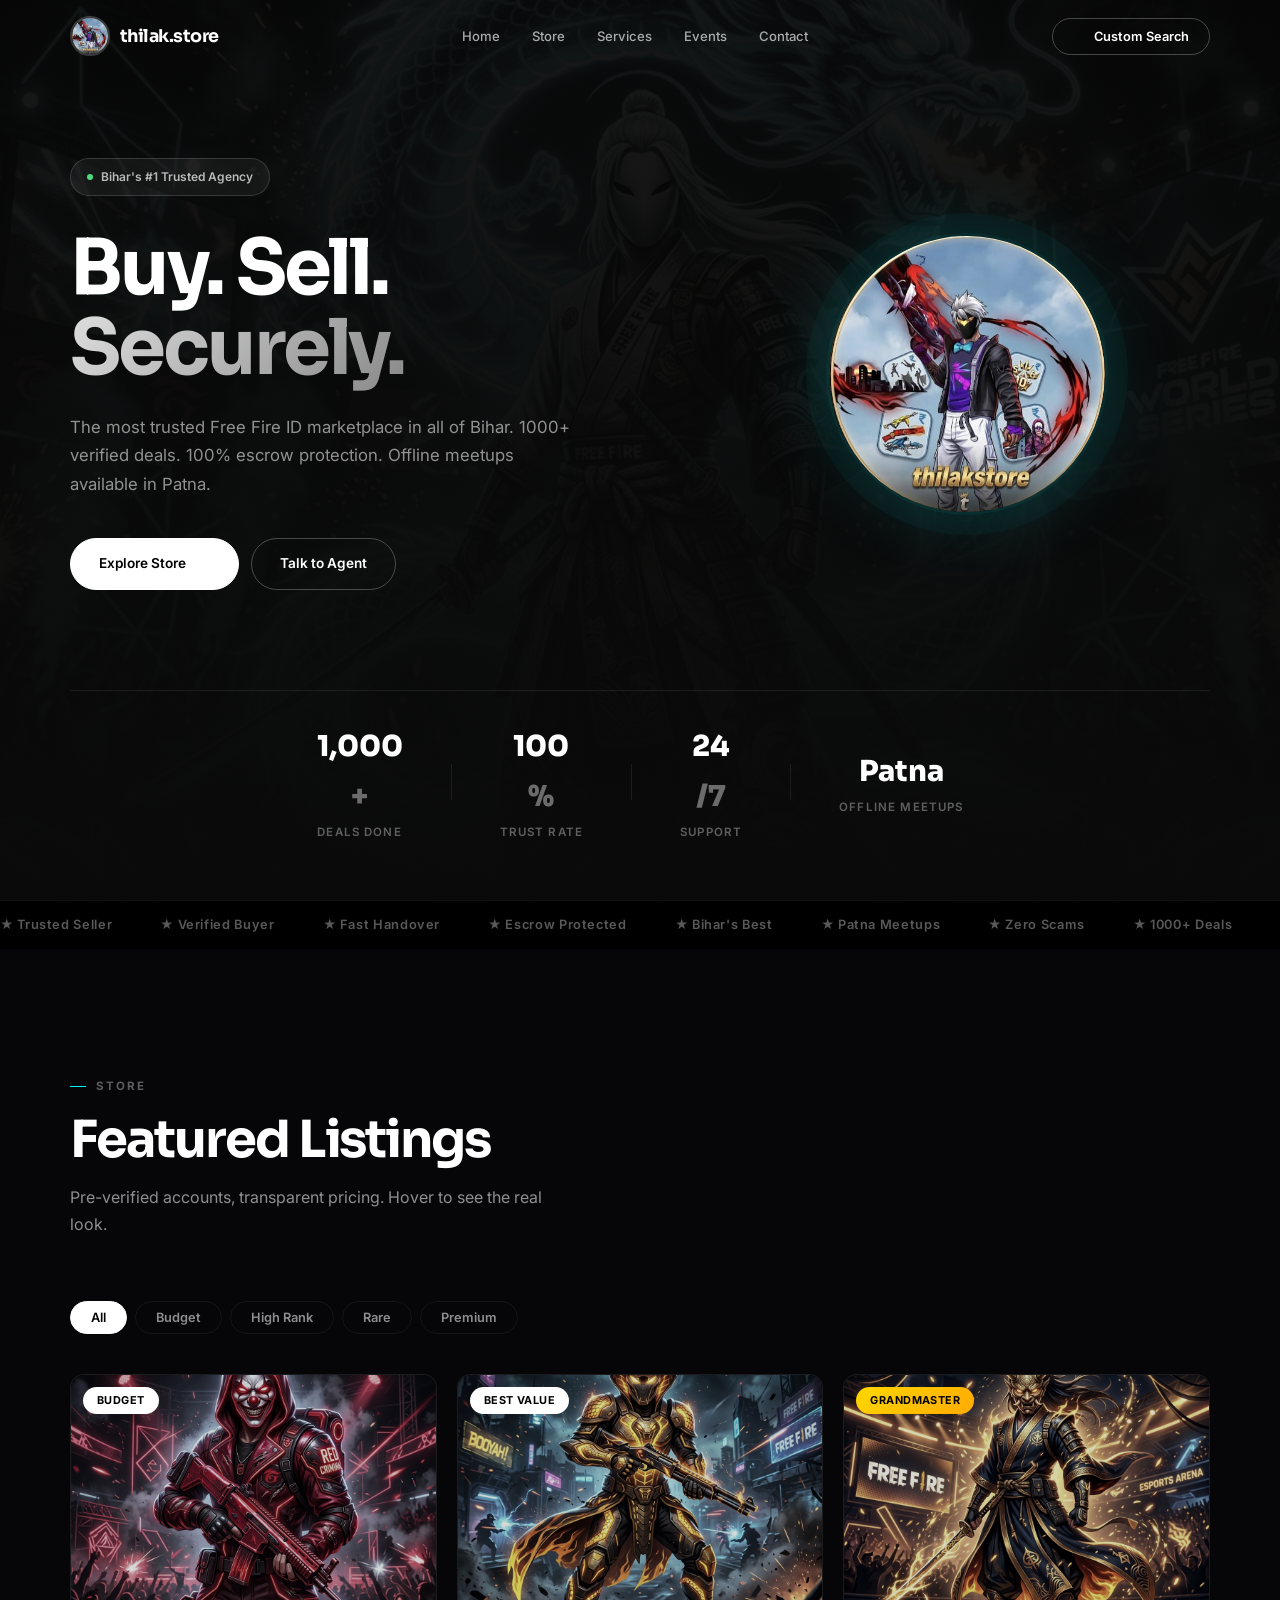
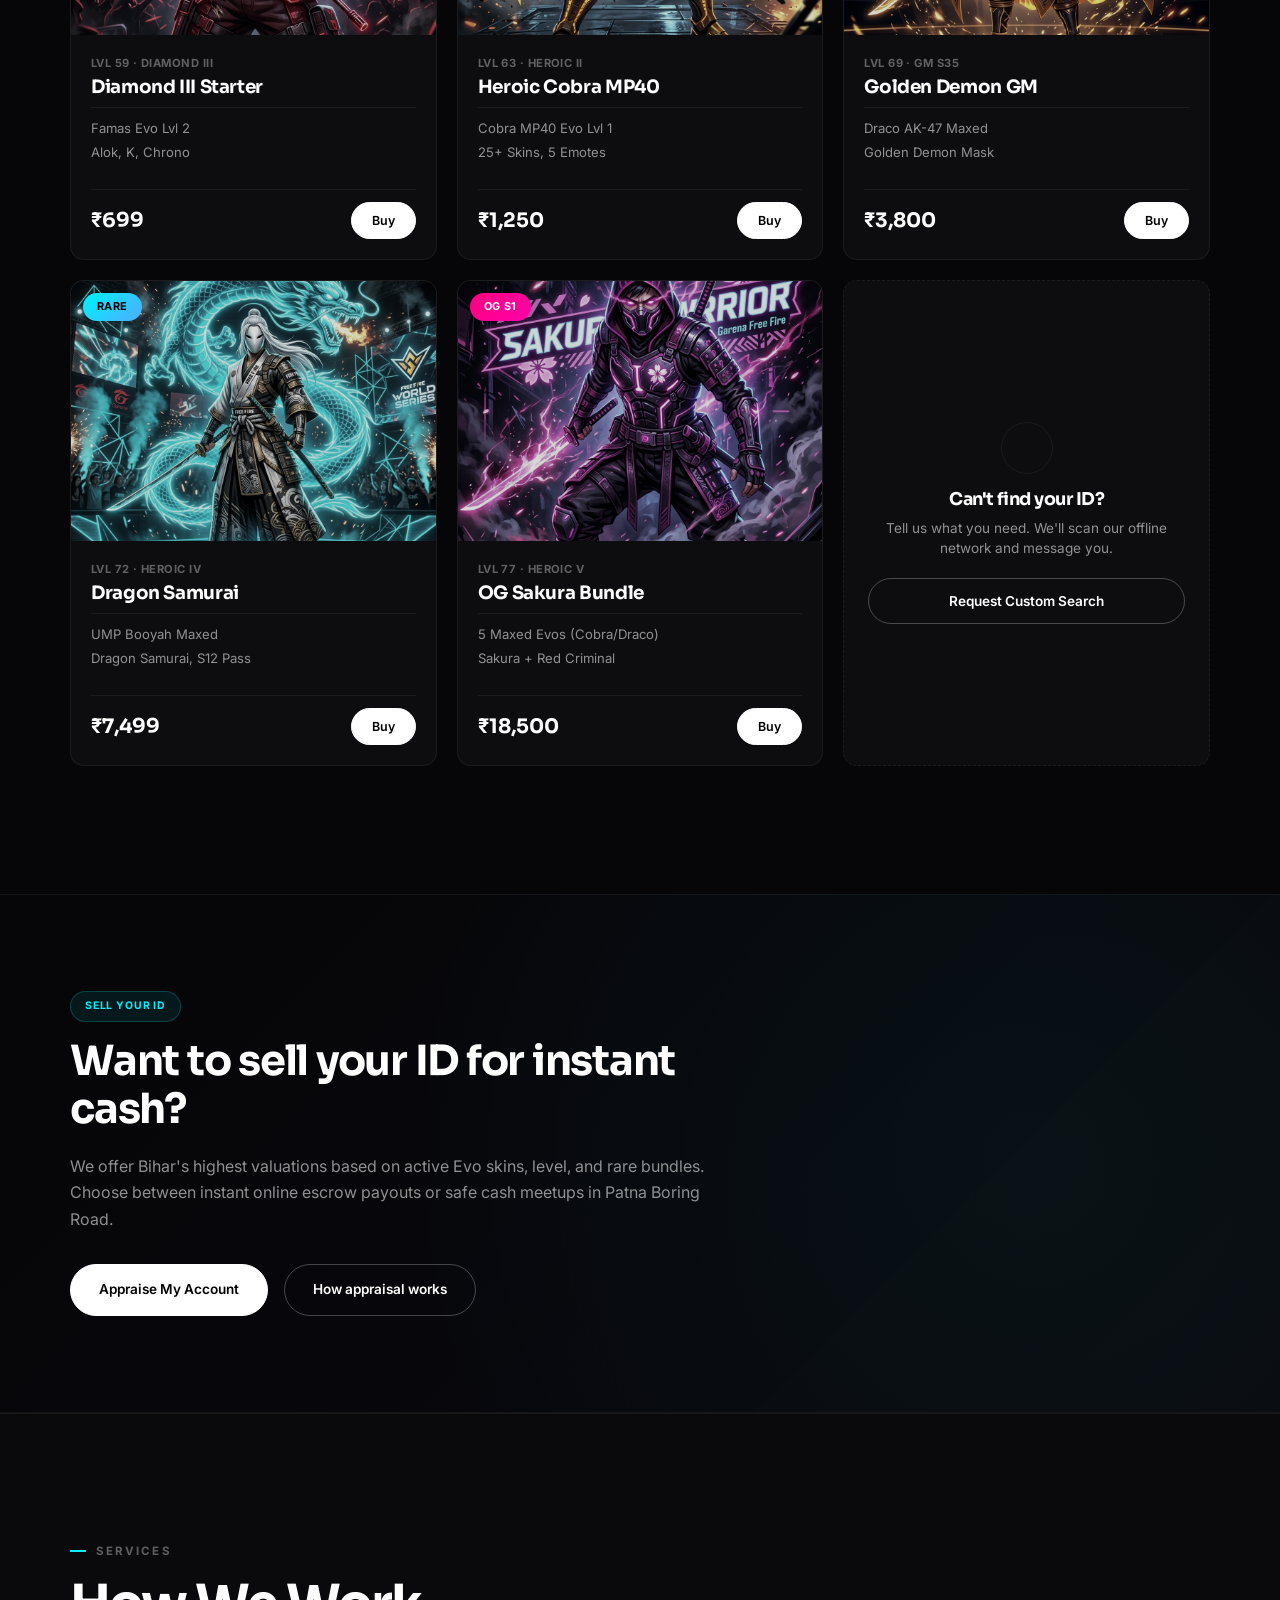
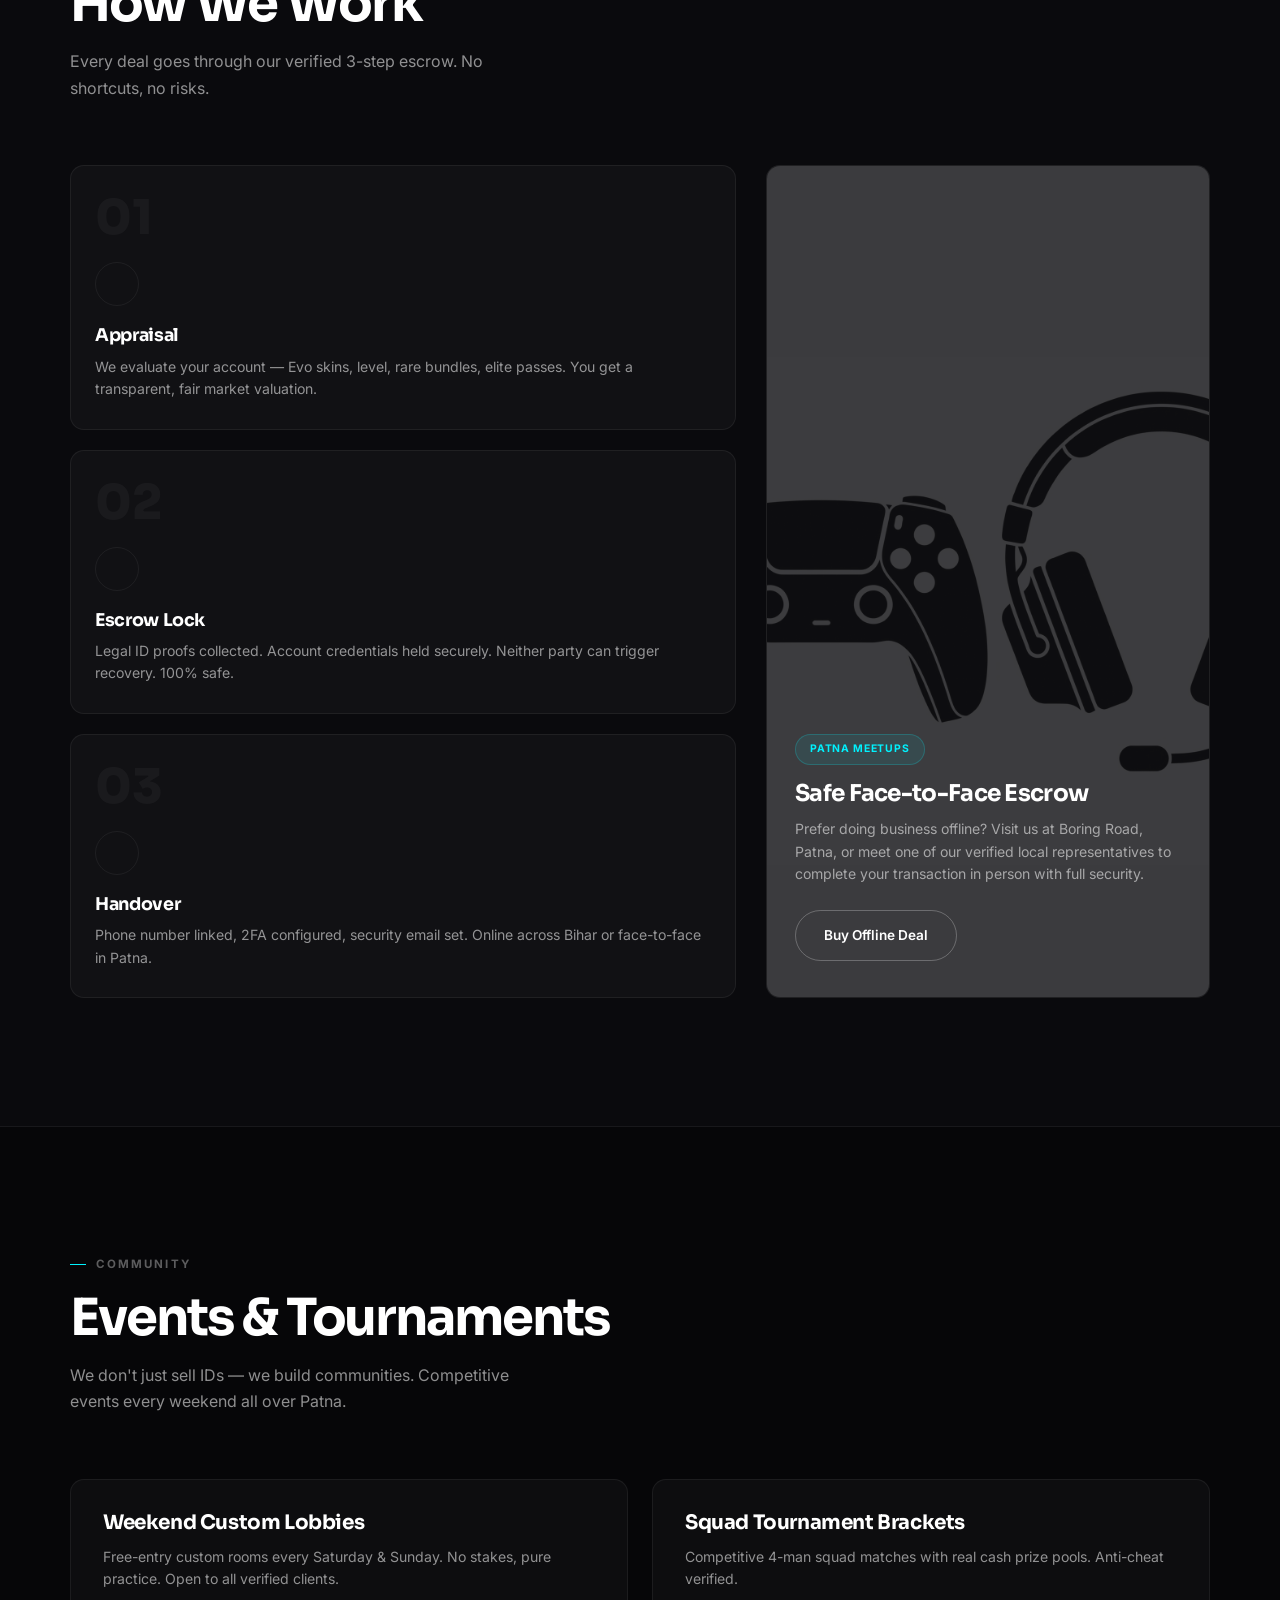
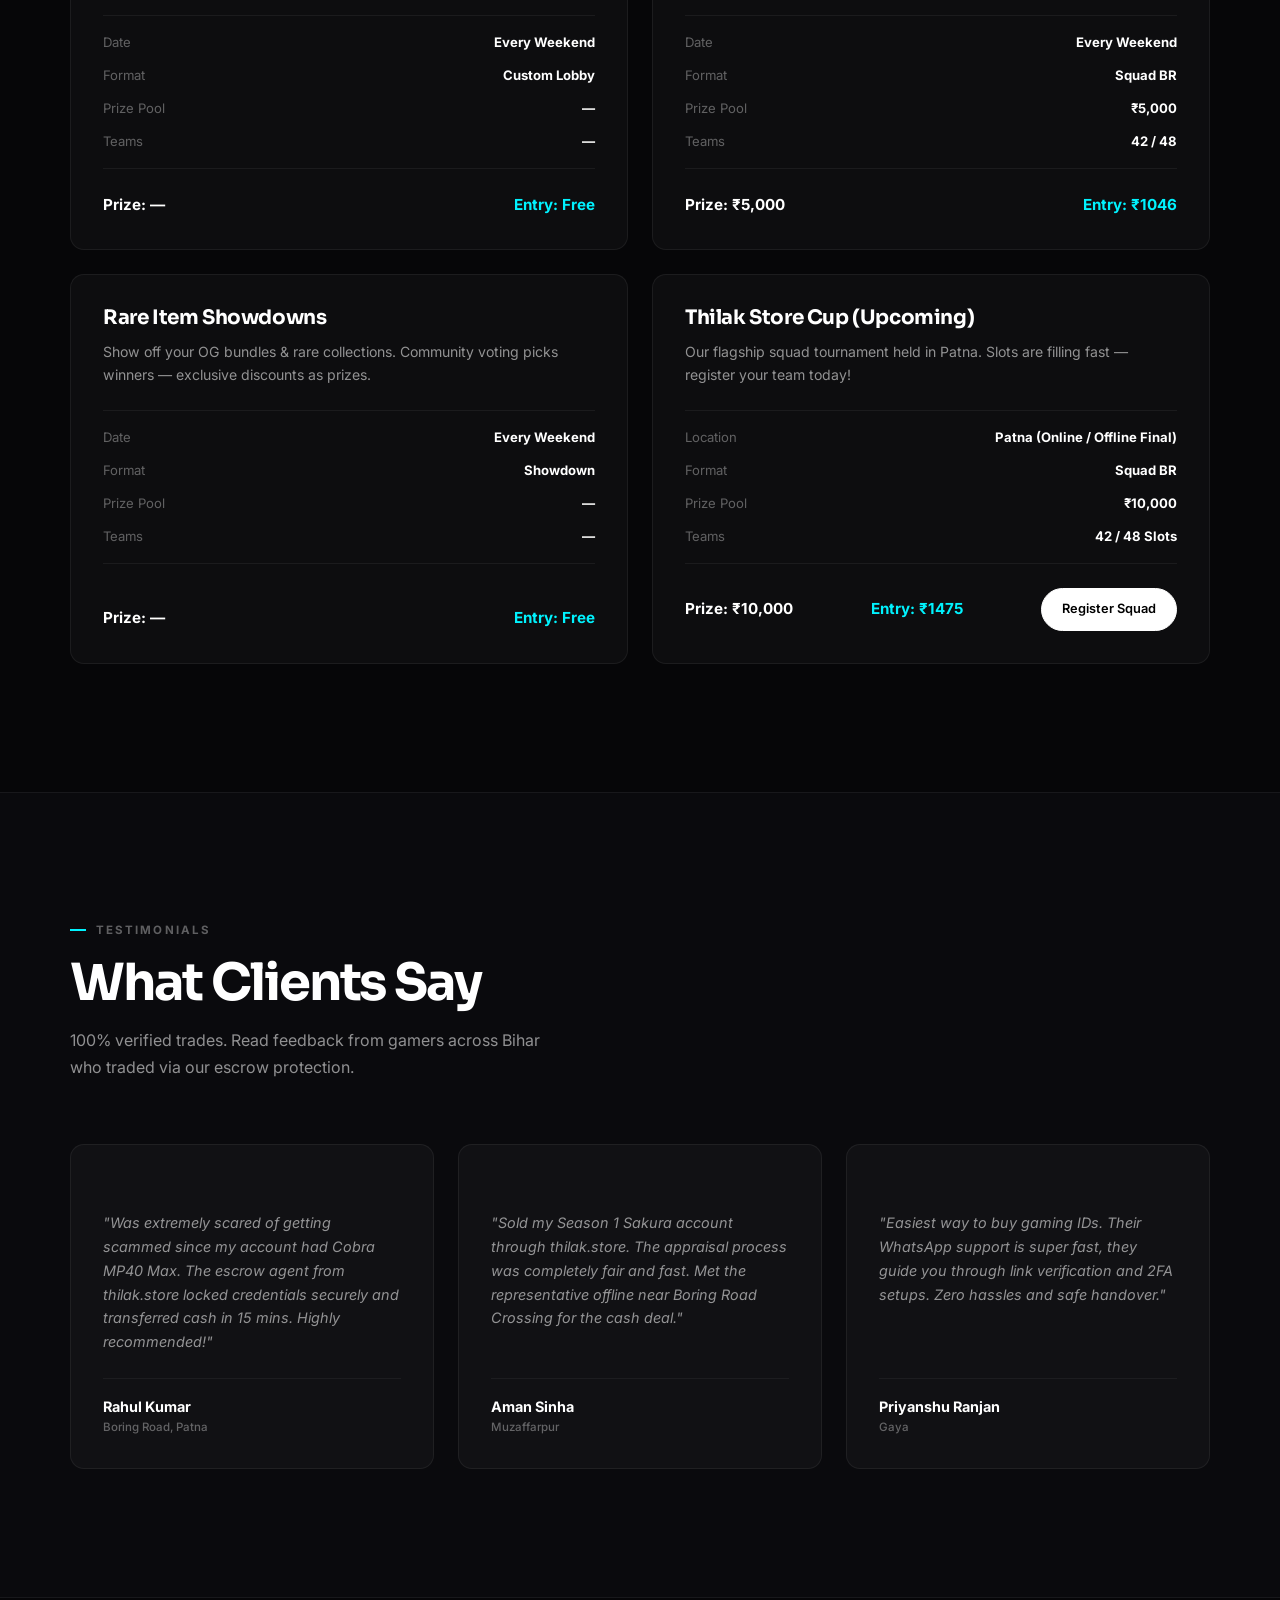
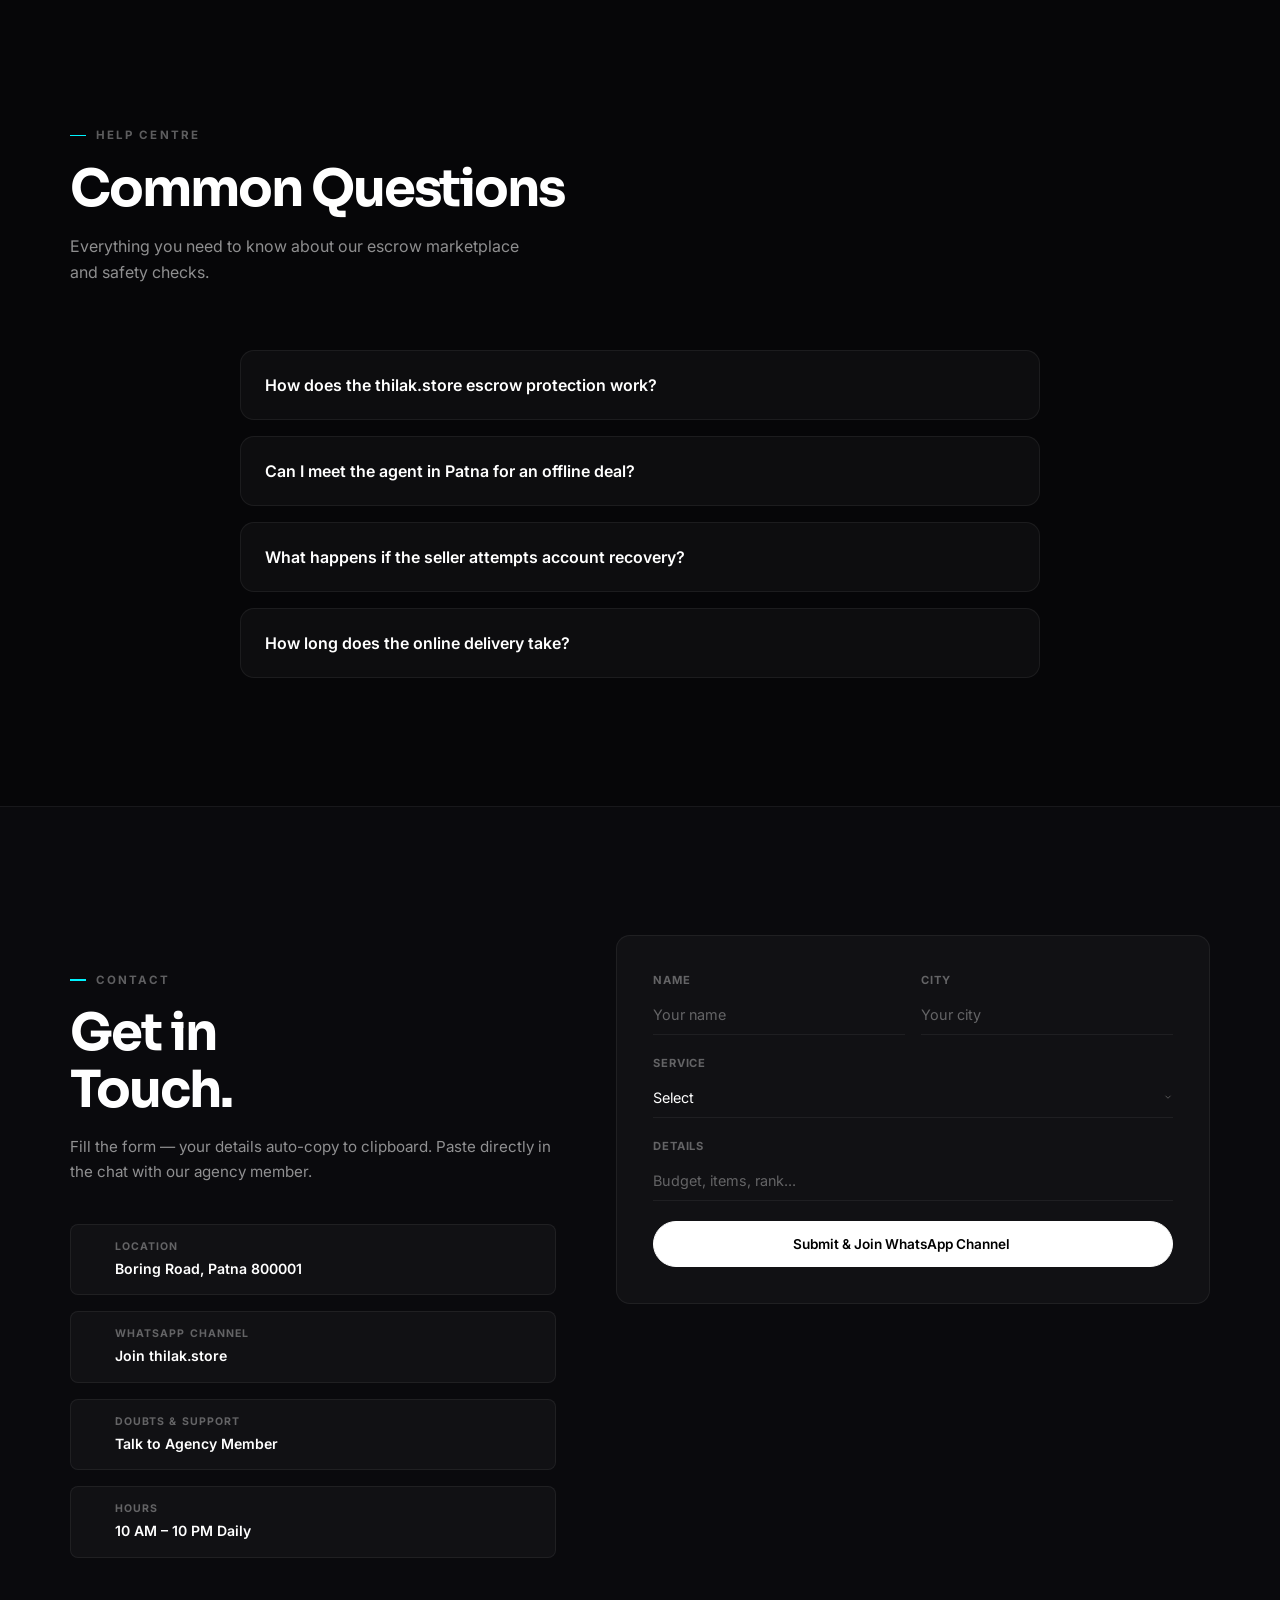
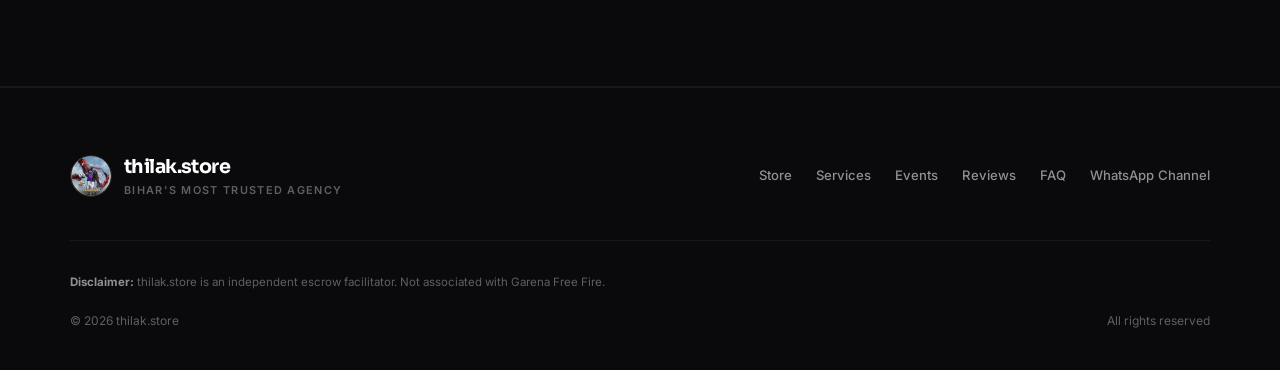
==== commit ea27340b: "Redirect buy button click to WhatsApp Channel instead of direct chat" ====
--- a/index.html
+++ b/index.html
@@ -752,7 +752,7 @@
             </div>
             <div class="modal-btns">
                 <button type="button" class="btn-ghost copy-msg-btn">Copy Message</button>
-                <button type="button" class="btn-main open-wa-btn">Chat on WhatsApp</button>
+                <button type="button" class="btn-main open-wa-btn">Buy on WhatsApp Channel</button>
             </div>
         </div>
     </dialog>
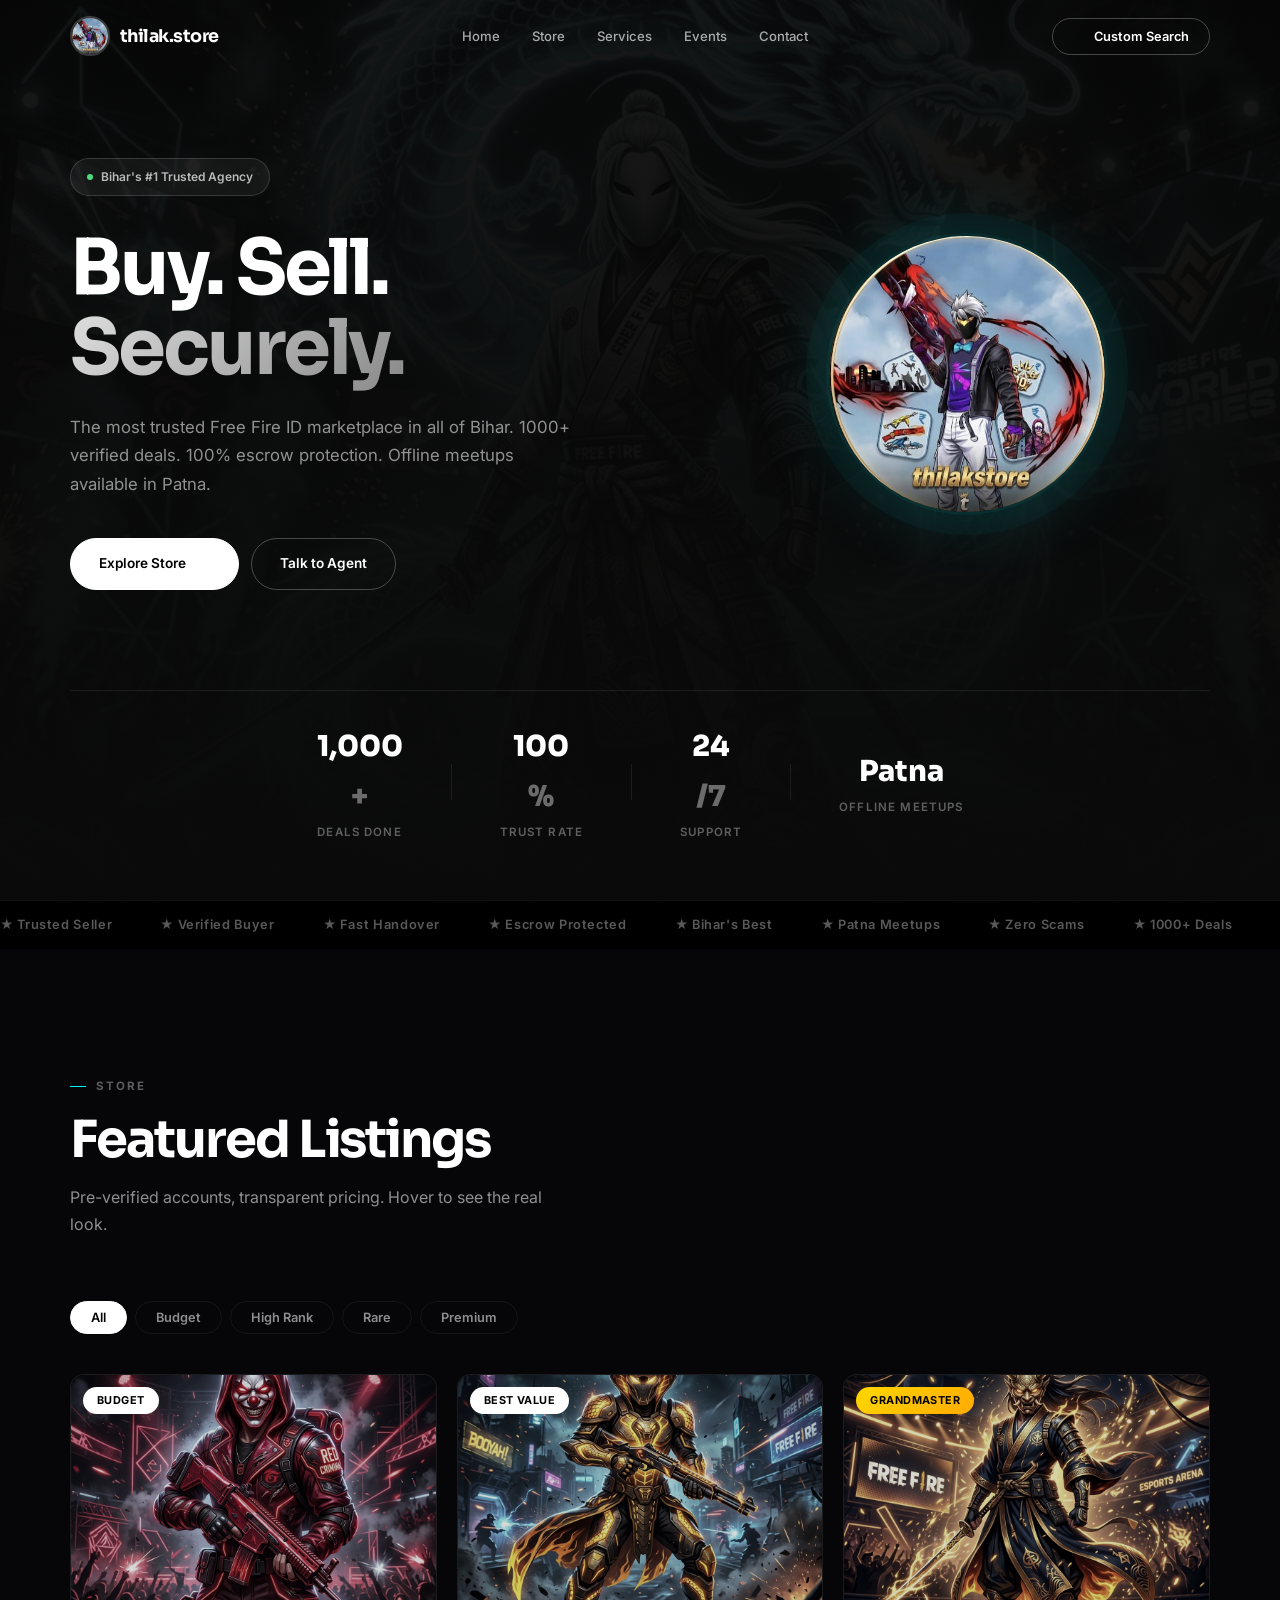
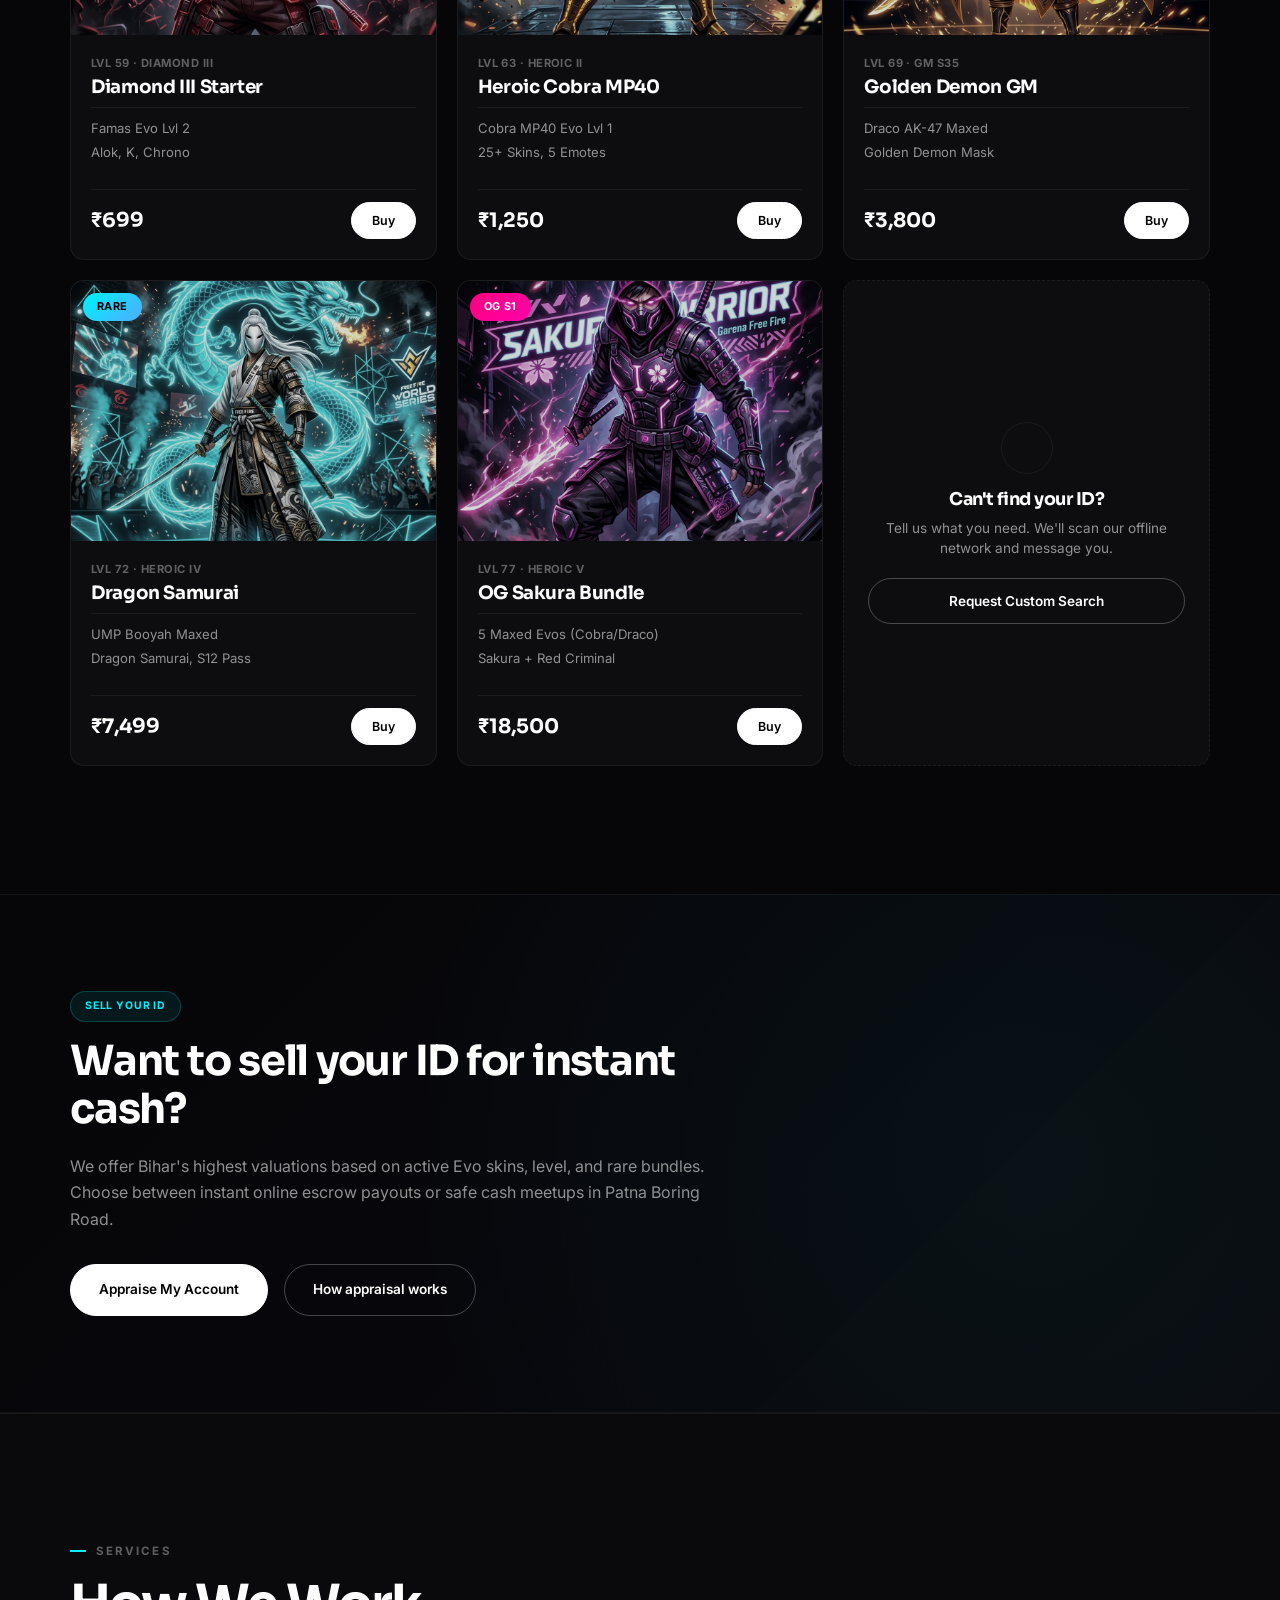
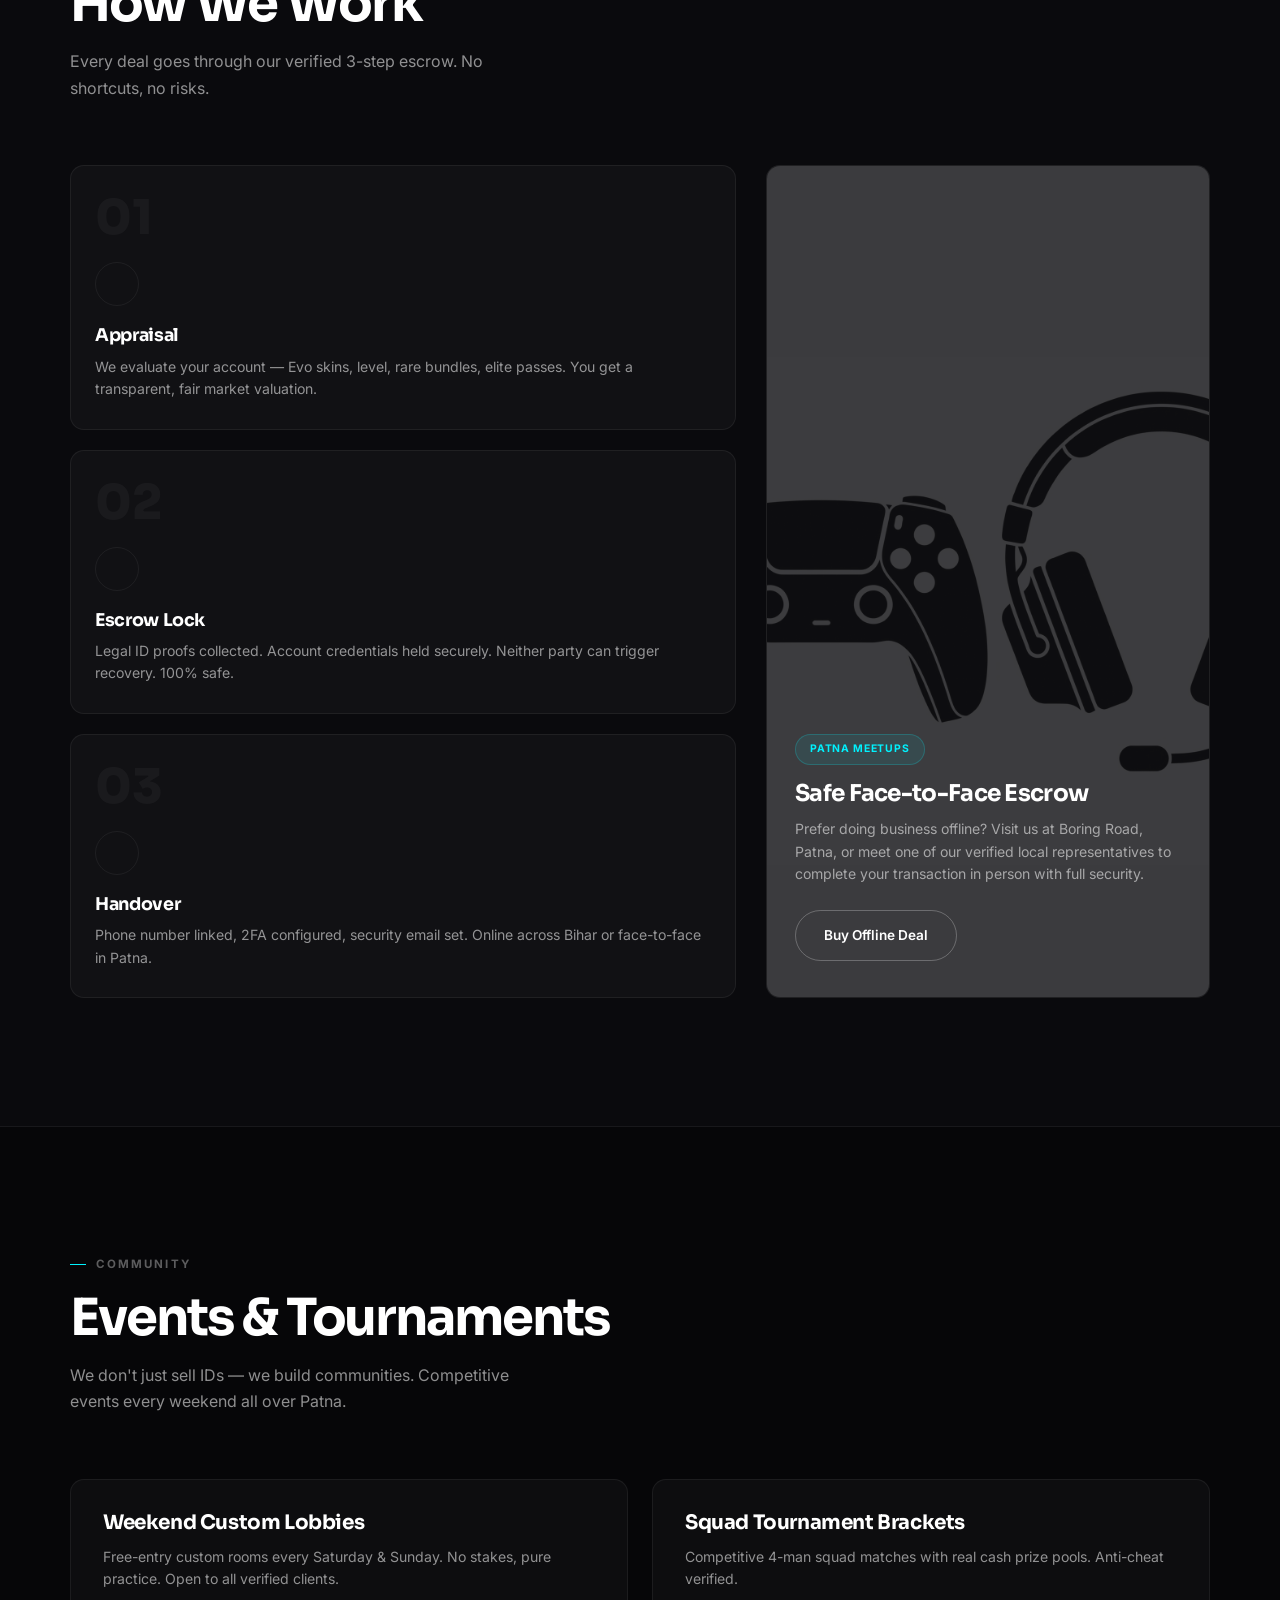
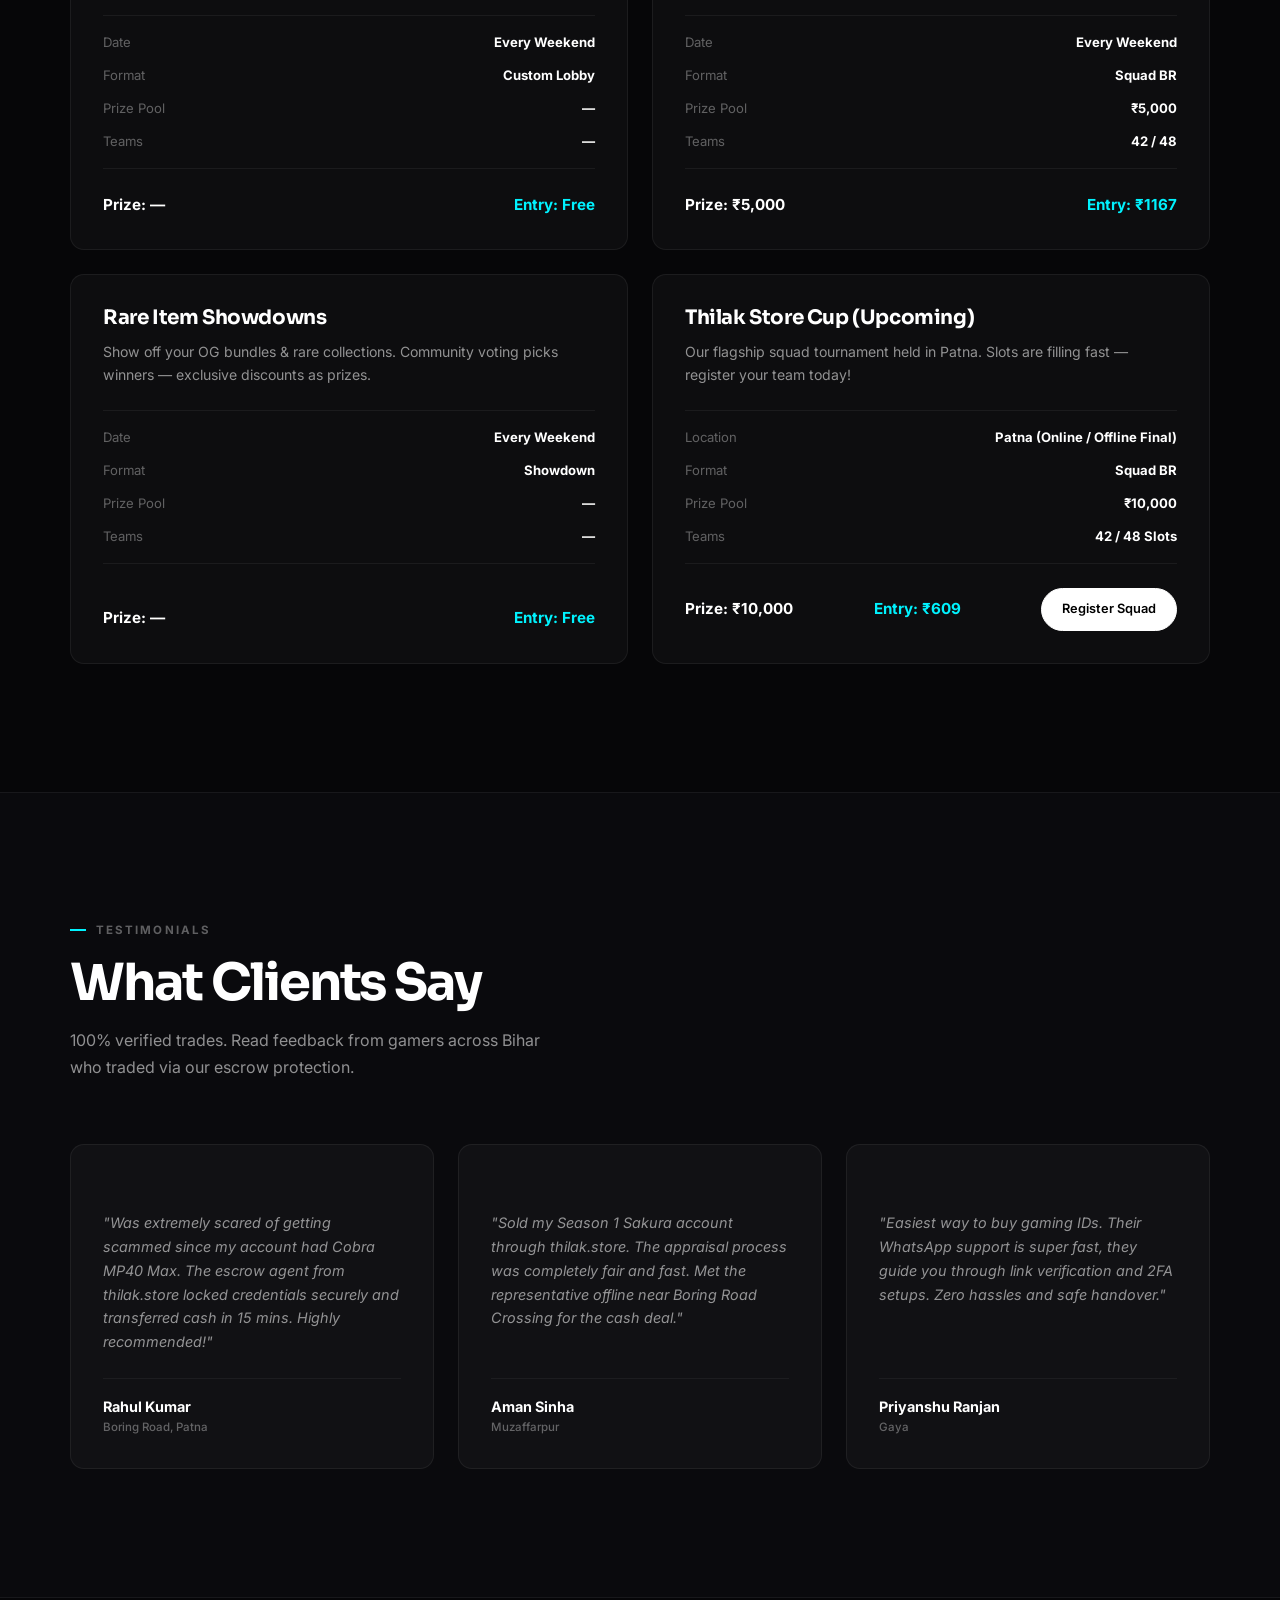
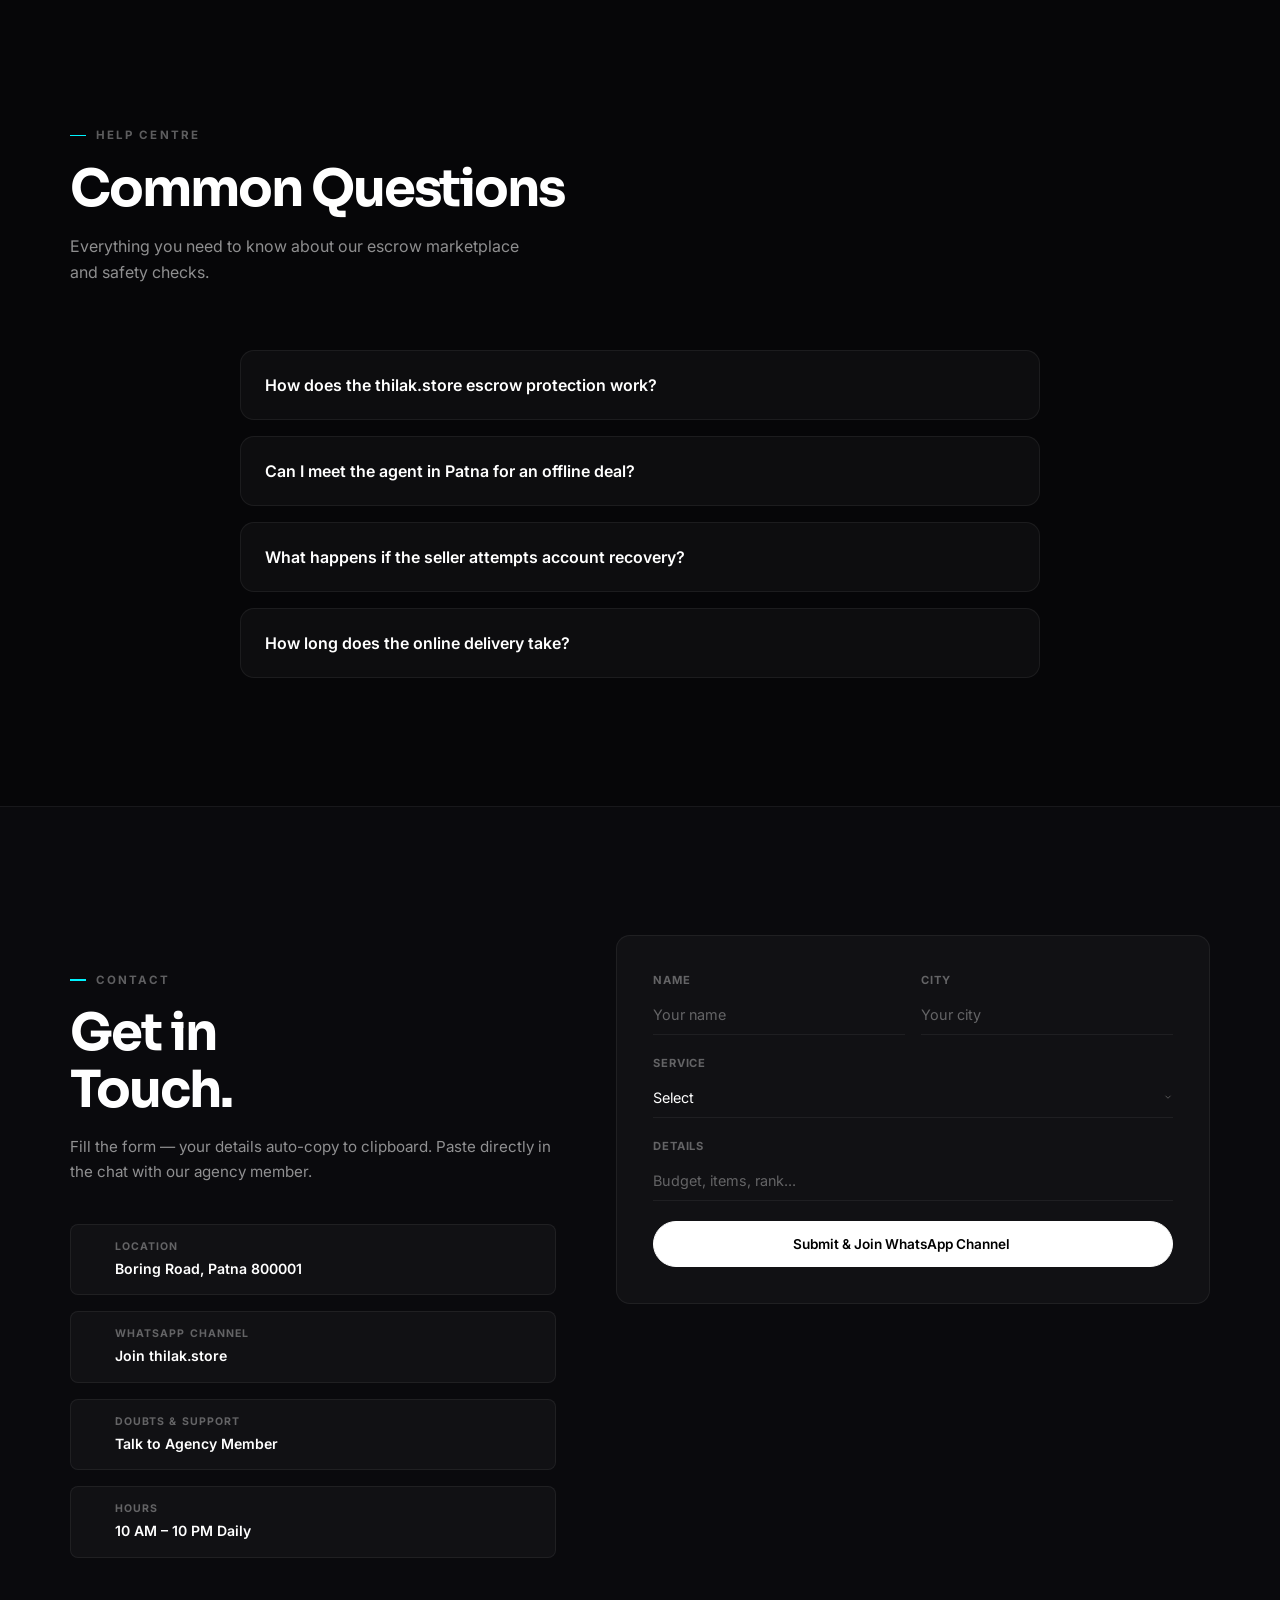
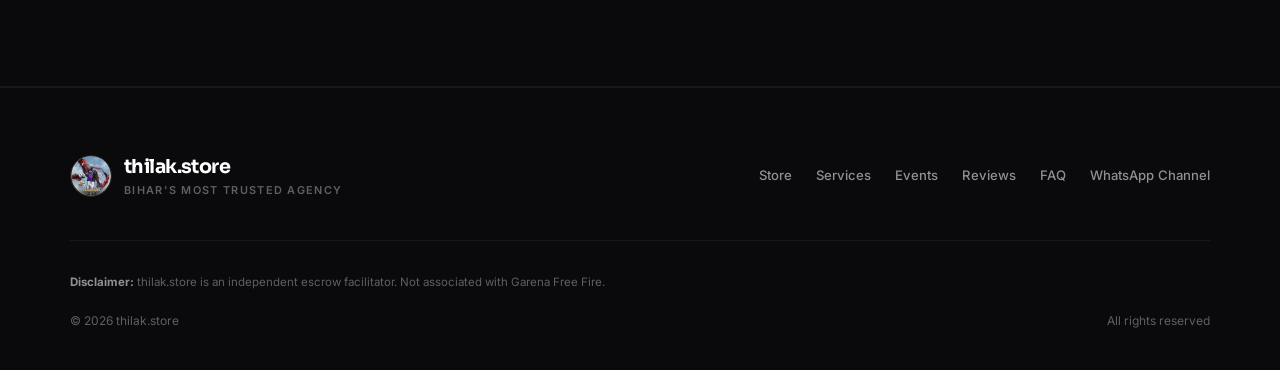
==== commit 0e6b14cd: "Remove copy message functionality and layout elements from buy/product flow" ====
--- a/index.html
+++ b/index.html
@@ -742,17 +742,8 @@
                     </ul>
                 </div>
             </div>
-            <div class="msg-preview">
-                <label>Generated Message</label>
-                <div class="msg-box"><pre id="orderMsg"></pre></div>
-            </div>
-            <div class="modal-notice">
-                <i data-lucide="info" style="width:14px;height:14px;flex-shrink:0;"></i>
-                <span>Details auto-copy. Confirm screenshots with our coordinator.</span>
-            </div>
             <div class="modal-btns">
-                <button type="button" class="btn-ghost copy-msg-btn">Copy Message</button>
-                <button type="button" class="btn-main open-wa-btn">Buy on WhatsApp Channel</button>
+                <button type="button" class="btn-main open-wa-btn" style="width: 100%;">Buy on WhatsApp Channel</button>
             </div>
         </div>
     </dialog>
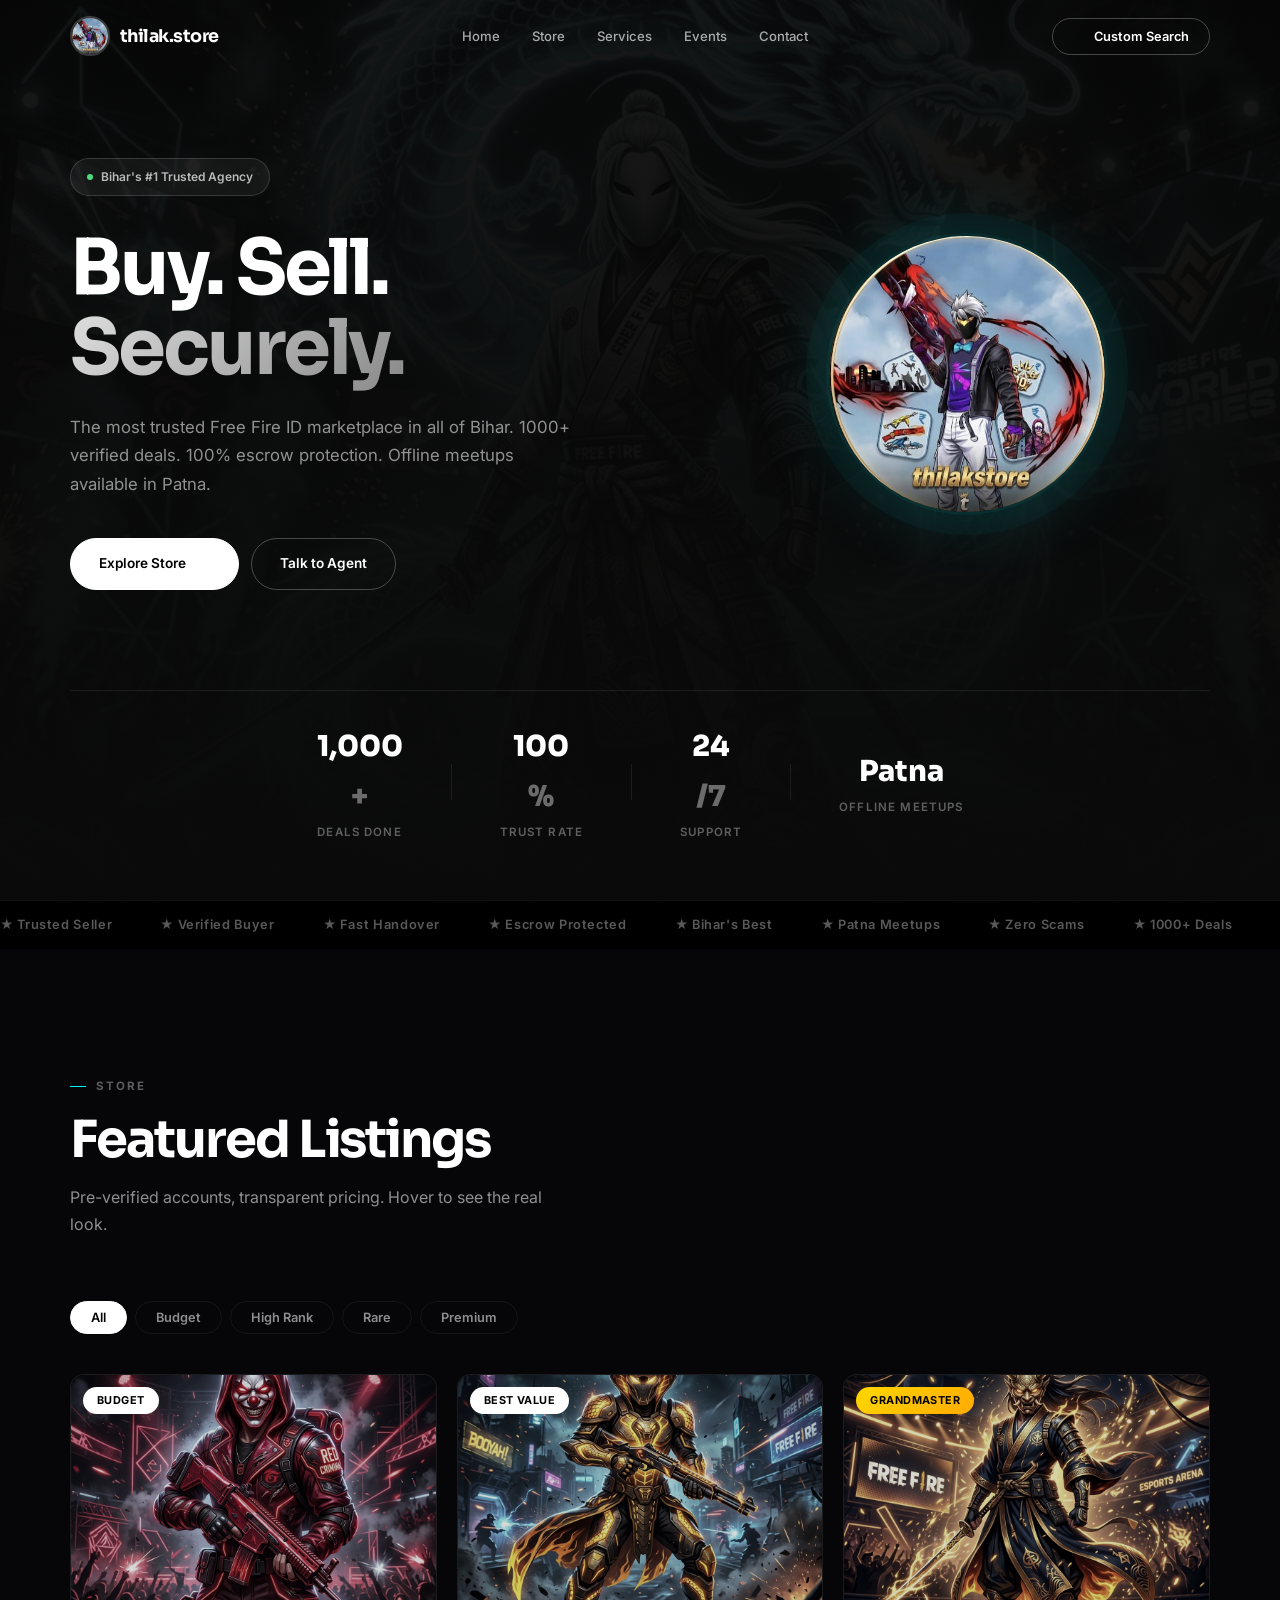
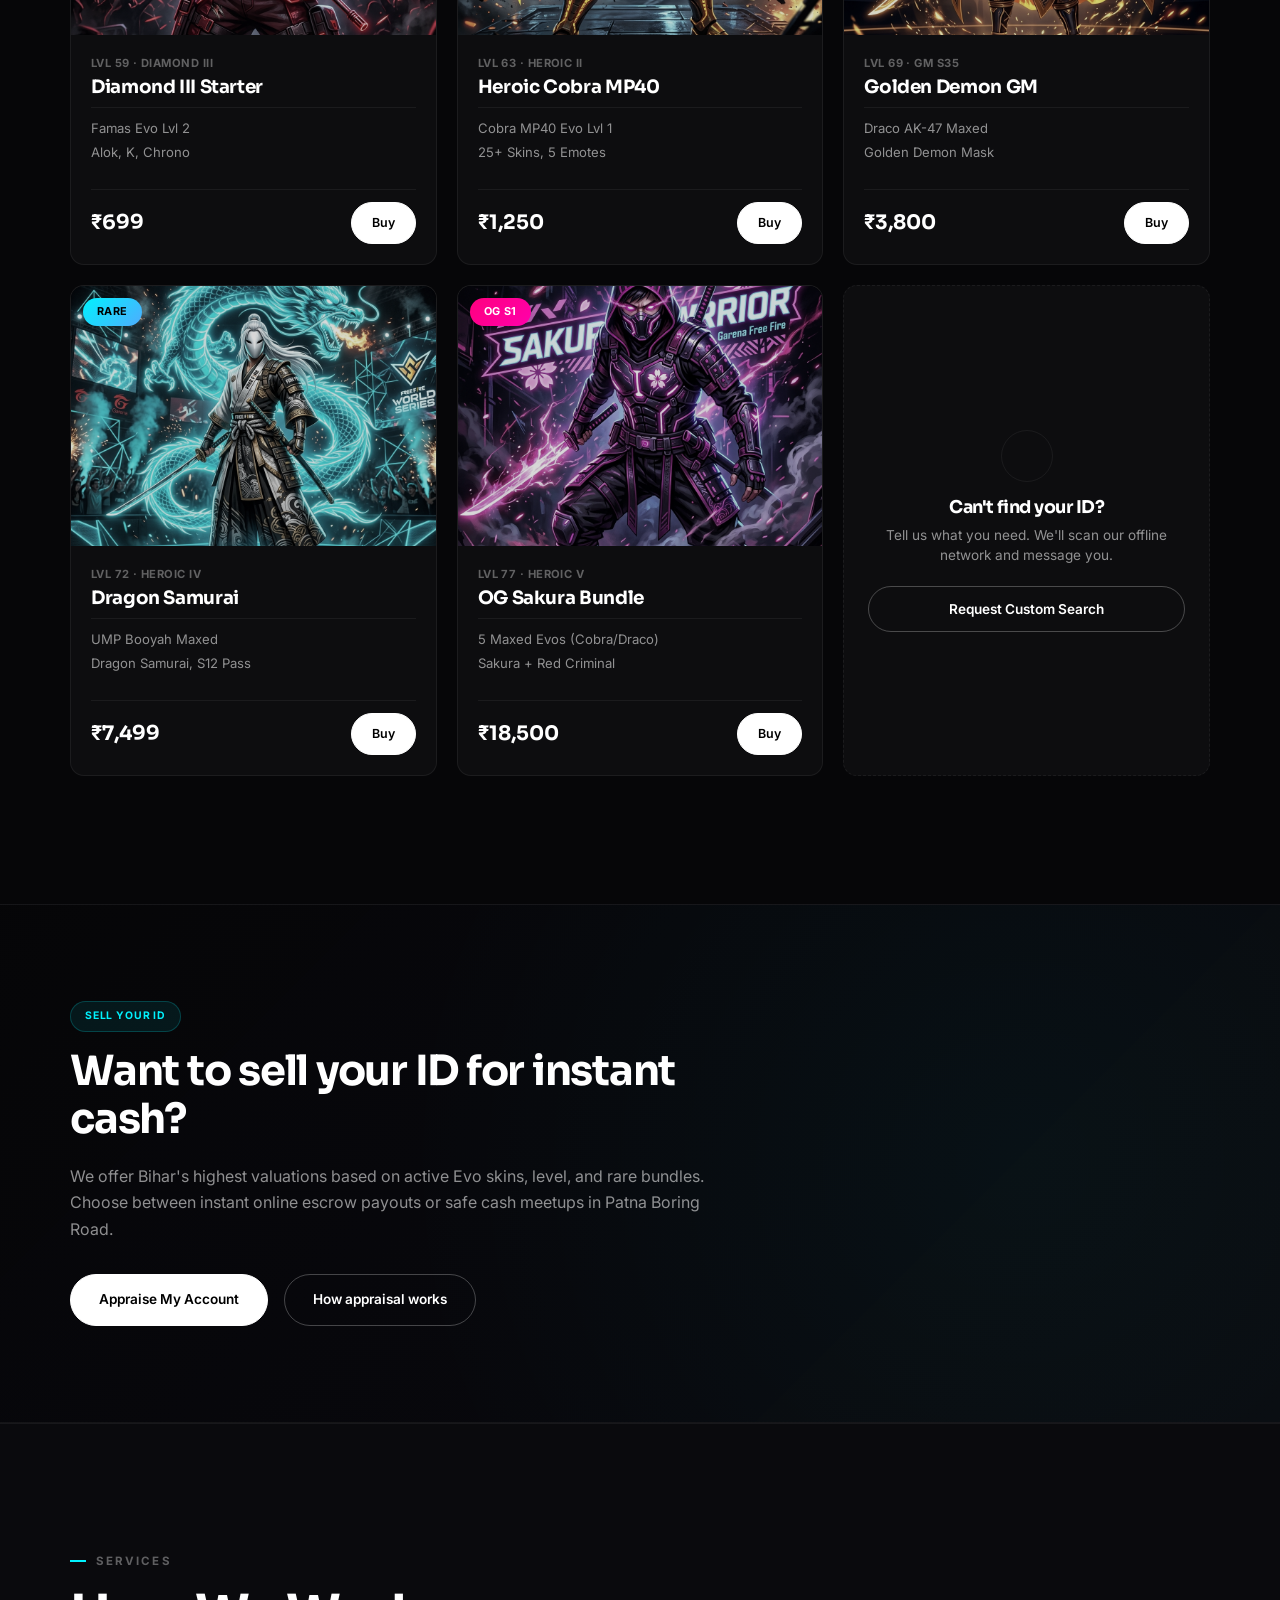
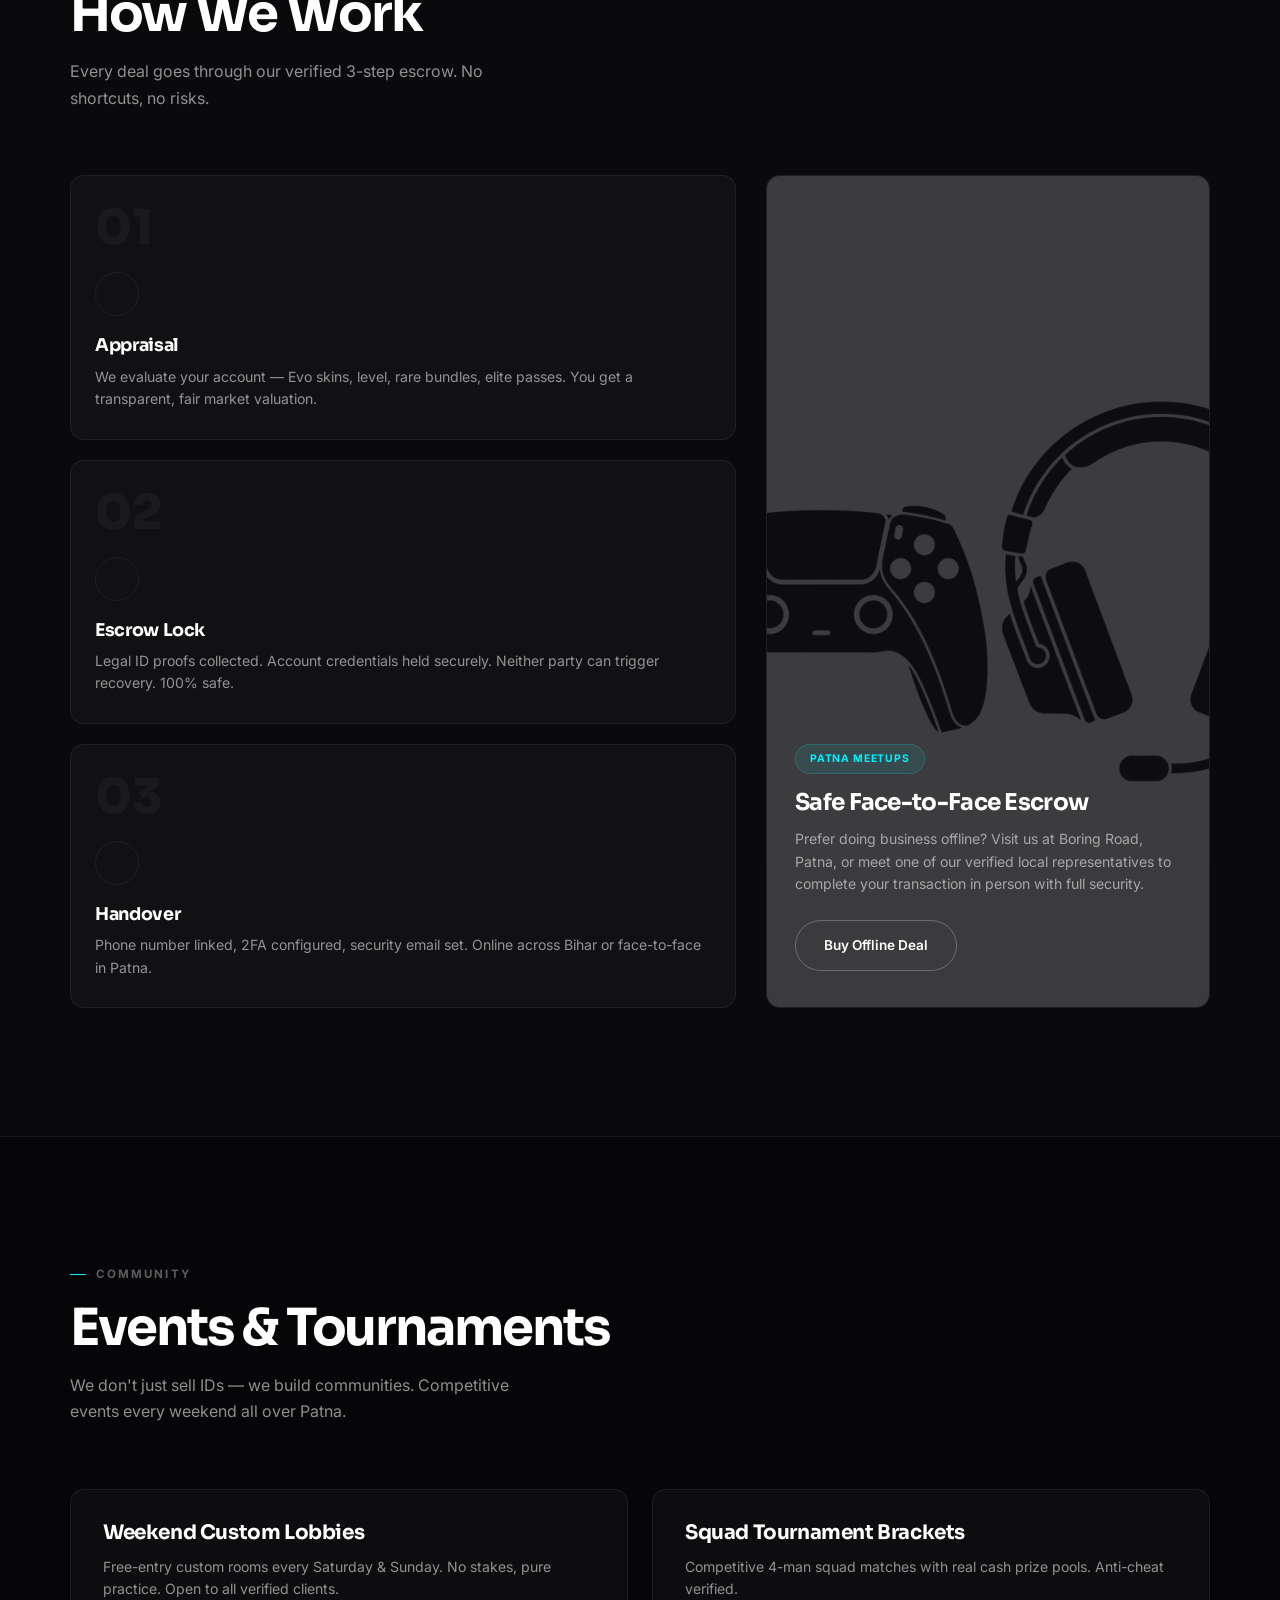
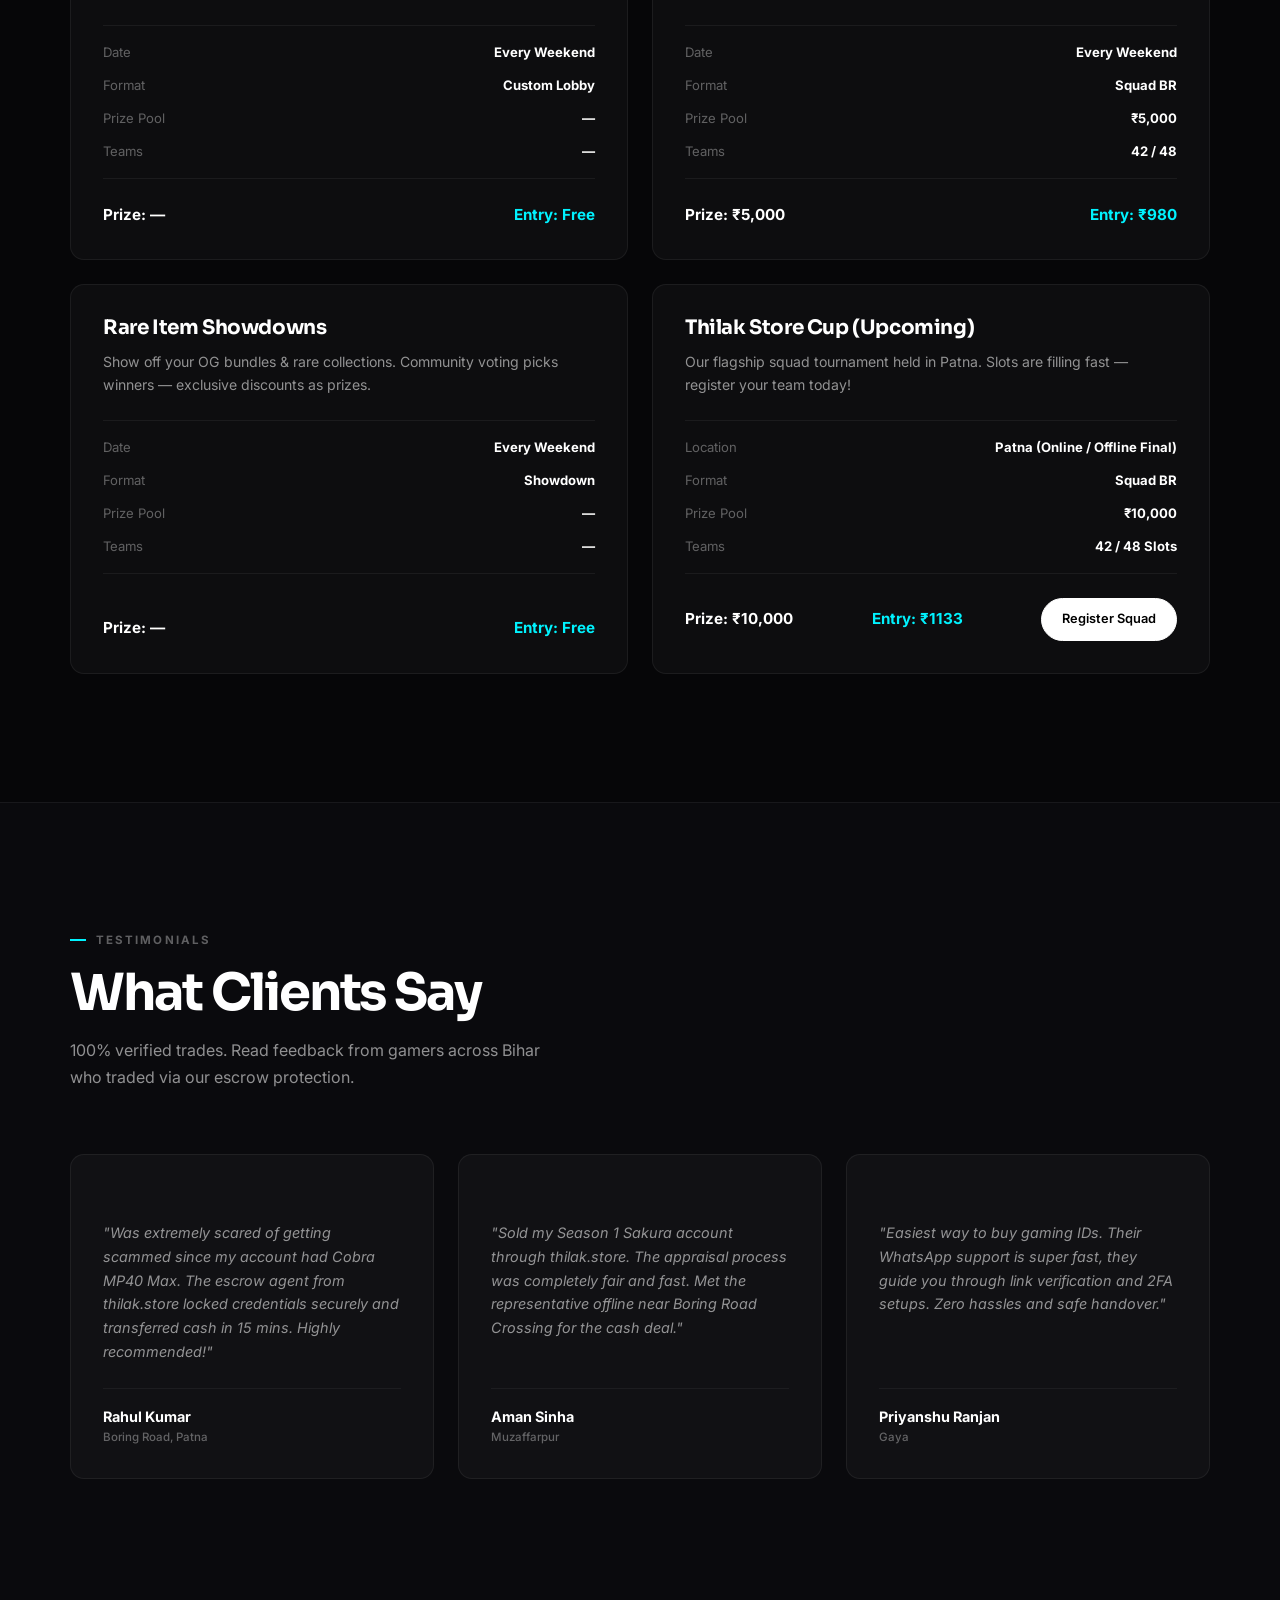
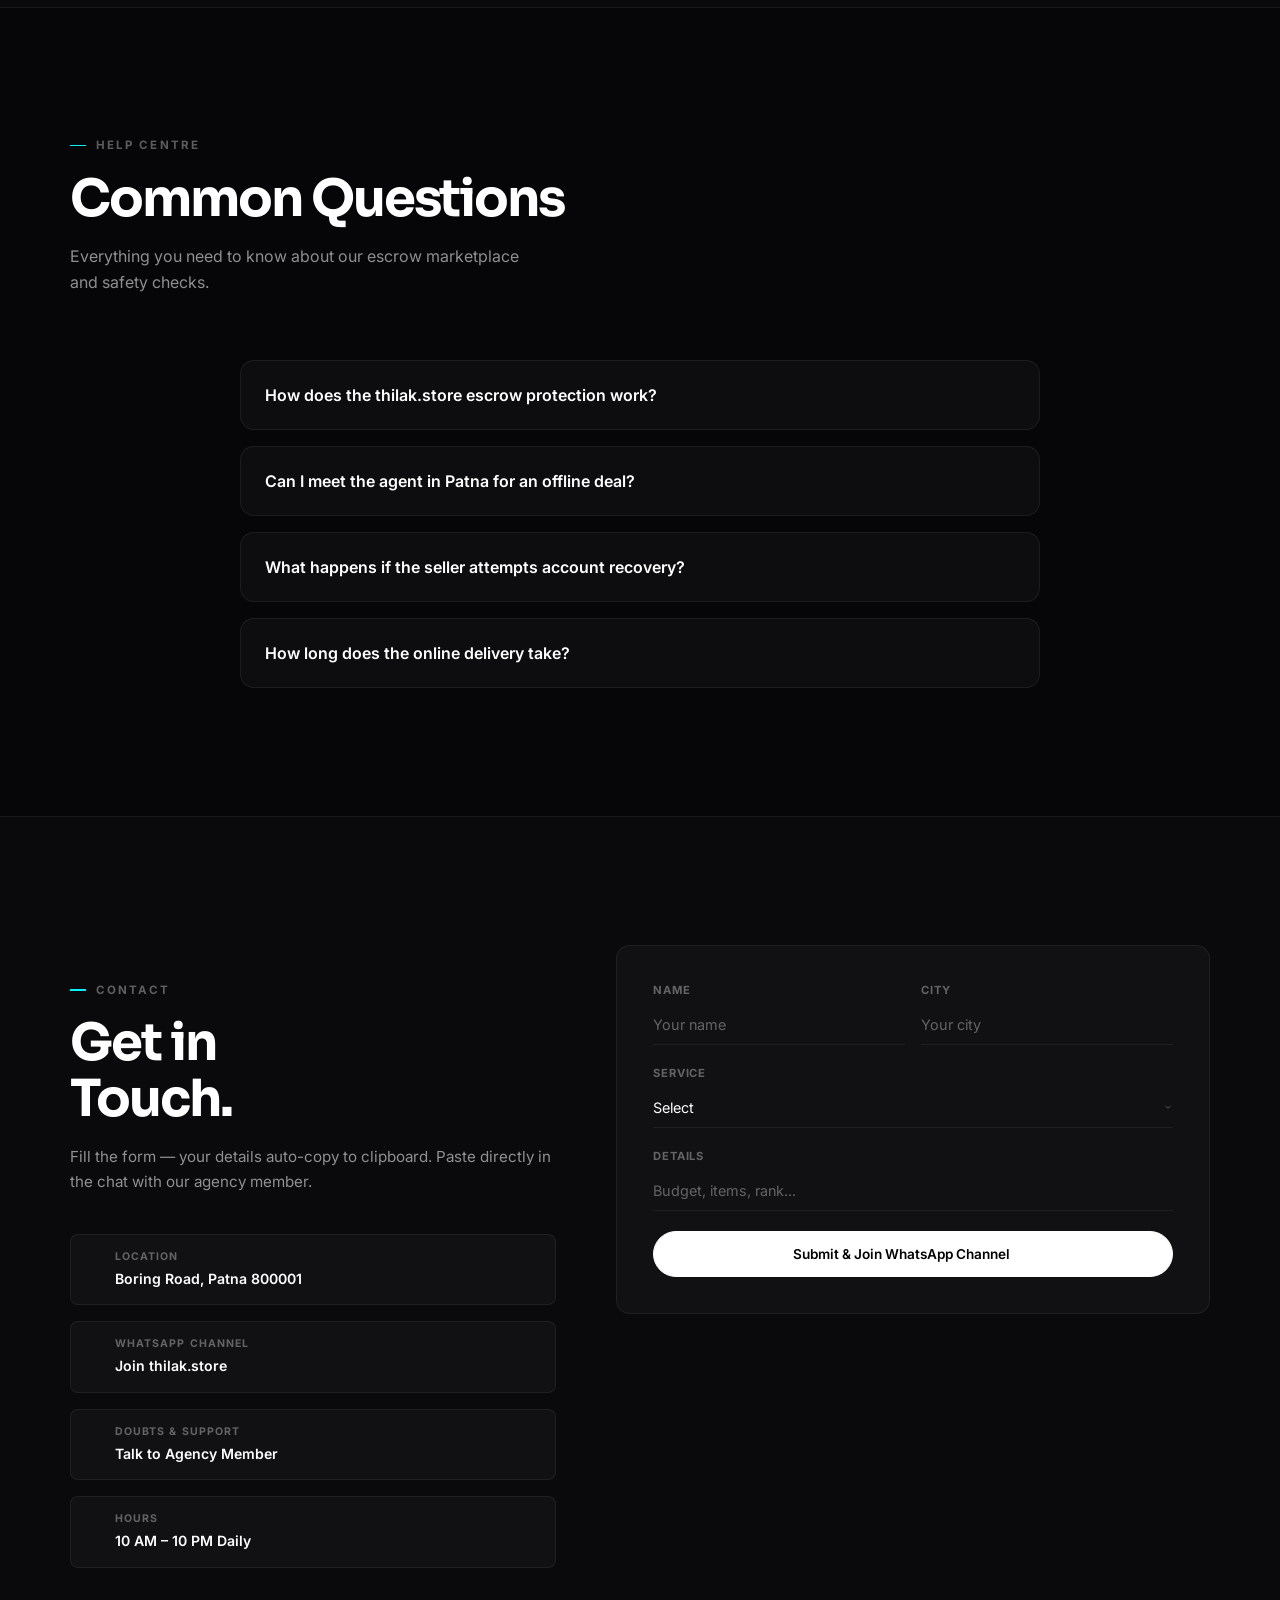
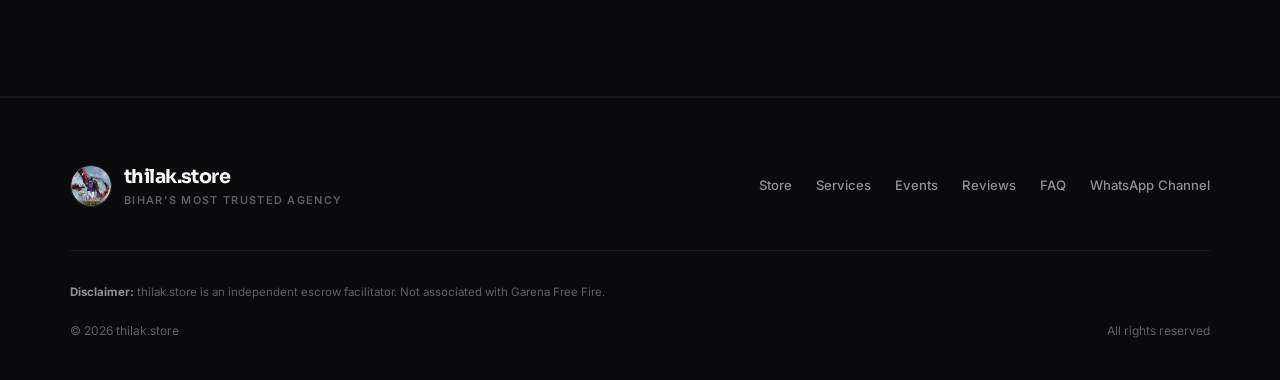
==== commit 131267d1: "Change all Buy buttons to direct native HTML anchor tags linking to WhatsApp Channel" ====
--- a/index.html
+++ b/index.html
@@ -184,14 +184,7 @@
                             </div>
                             <div class="p-foot">
                                 <span class="p-price">₹699</span>
-                                <button class="btn-sm-dark buy-now-btn"
-                                    data-title="Diamond III Starter Pack"
-                                    data-price="699"
-                                    data-level="59"
-                                    data-rank="Diamond III"
-                                    data-skins="12 Weapon Skins"
-                                    data-image="assets/criminal.png"
-                                    data-product-link="product-1.html">Buy</button>
+                                <a href="https://whatsapp.com/channel/0029Vb7mj918qIzzuWZLDc3T" target="_blank" rel="noopener" class="btn-sm-dark buy-now-btn" style="text-align: center; display: inline-block;">Buy</a>
                             </div>
                         </div>
                     </article>
@@ -210,14 +203,7 @@
                             </div>
                             <div class="p-foot">
                                 <span class="p-price">₹1,250</span>
-                                <button class="btn-sm-dark buy-now-btn"
-                                    data-title="Heroic Tier Cobra MP40"
-                                    data-price="1,250"
-                                    data-level="63"
-                                    data-rank="Heroic II"
-                                    data-skins="25+ Gun Skins, 5 Emotes"
-                                    data-image="assets/cobra.png"
-                                    data-product-link="product-2.html">Buy</button>
+                                <a href="https://whatsapp.com/channel/0029Vb7mj918qIzzuWZLDc3T" target="_blank" rel="noopener" class="btn-sm-dark buy-now-btn" style="text-align: center; display: inline-block;">Buy</a>
                             </div>
                         </div>
                     </article>
@@ -236,14 +222,7 @@
                             </div>
                             <div class="p-foot">
                                 <span class="p-price">₹3,800</span>
-                                <button class="btn-sm-dark buy-now-btn"
-                                    data-title="Golden Demon Warrior Grandmaster"
-                                    data-price="3,800"
-                                    data-level="69"
-                                    data-rank="Grandmaster (S35)"
-                                    data-skins="65+ Weapon Skins"
-                                    data-image="assets/gold_demon.png"
-                                    data-product-link="product-3.html">Buy</button>
+                                <a href="https://whatsapp.com/channel/0029Vb7mj918qIzzuWZLDc3T" target="_blank" rel="noopener" class="btn-sm-dark buy-now-btn" style="text-align: center; display: inline-block;">Buy</a>
                             </div>
                         </div>
                     </article>
@@ -262,14 +241,7 @@
                             </div>
                             <div class="p-foot">
                                 <span class="p-price">₹7,499</span>
-                                <button class="btn-sm-dark buy-now-btn"
-                                    data-title="White Dragon Samurai Edition"
-                                    data-price="7,499"
-                                    data-level="72"
-                                    data-rank="Heroic (Star 4)"
-                                    data-skins="95+ Weapon Skins, 50 Emotes"
-                                    data-image="assets/dragon_samurai.png"
-                                    data-product-link="product-4.html">Buy</button>
+                                <a href="https://whatsapp.com/channel/0029Vb7mj918qIzzuWZLDc3T" target="_blank" rel="noopener" class="btn-sm-dark buy-now-btn" style="text-align: center; display: inline-block;">Buy</a>
                             </div>
                         </div>
                     </article>
@@ -288,14 +260,7 @@
                             </div>
                             <div class="p-foot">
                                 <span class="p-price">₹18,500</span>
-                                <button class="btn-sm-dark buy-now-btn"
-                                    data-title="OG Season 1 Sakura Bundle"
-                                    data-price="18,500"
-                                    data-level="77"
-                                    data-rank="Heroic V"
-                                    data-skins="180+ Skins, 80+ Emotes"
-                                    data-image="assets/sakura.png"
-                                    data-product-link="product-5.html">Buy</button>
+                                <a href="https://whatsapp.com/channel/0029Vb7mj918qIzzuWZLDc3T" target="_blank" rel="noopener" class="btn-sm-dark buy-now-btn" style="text-align: center; display: inline-block;">Buy</a>
                             </div>
                         </div>
                     </article>
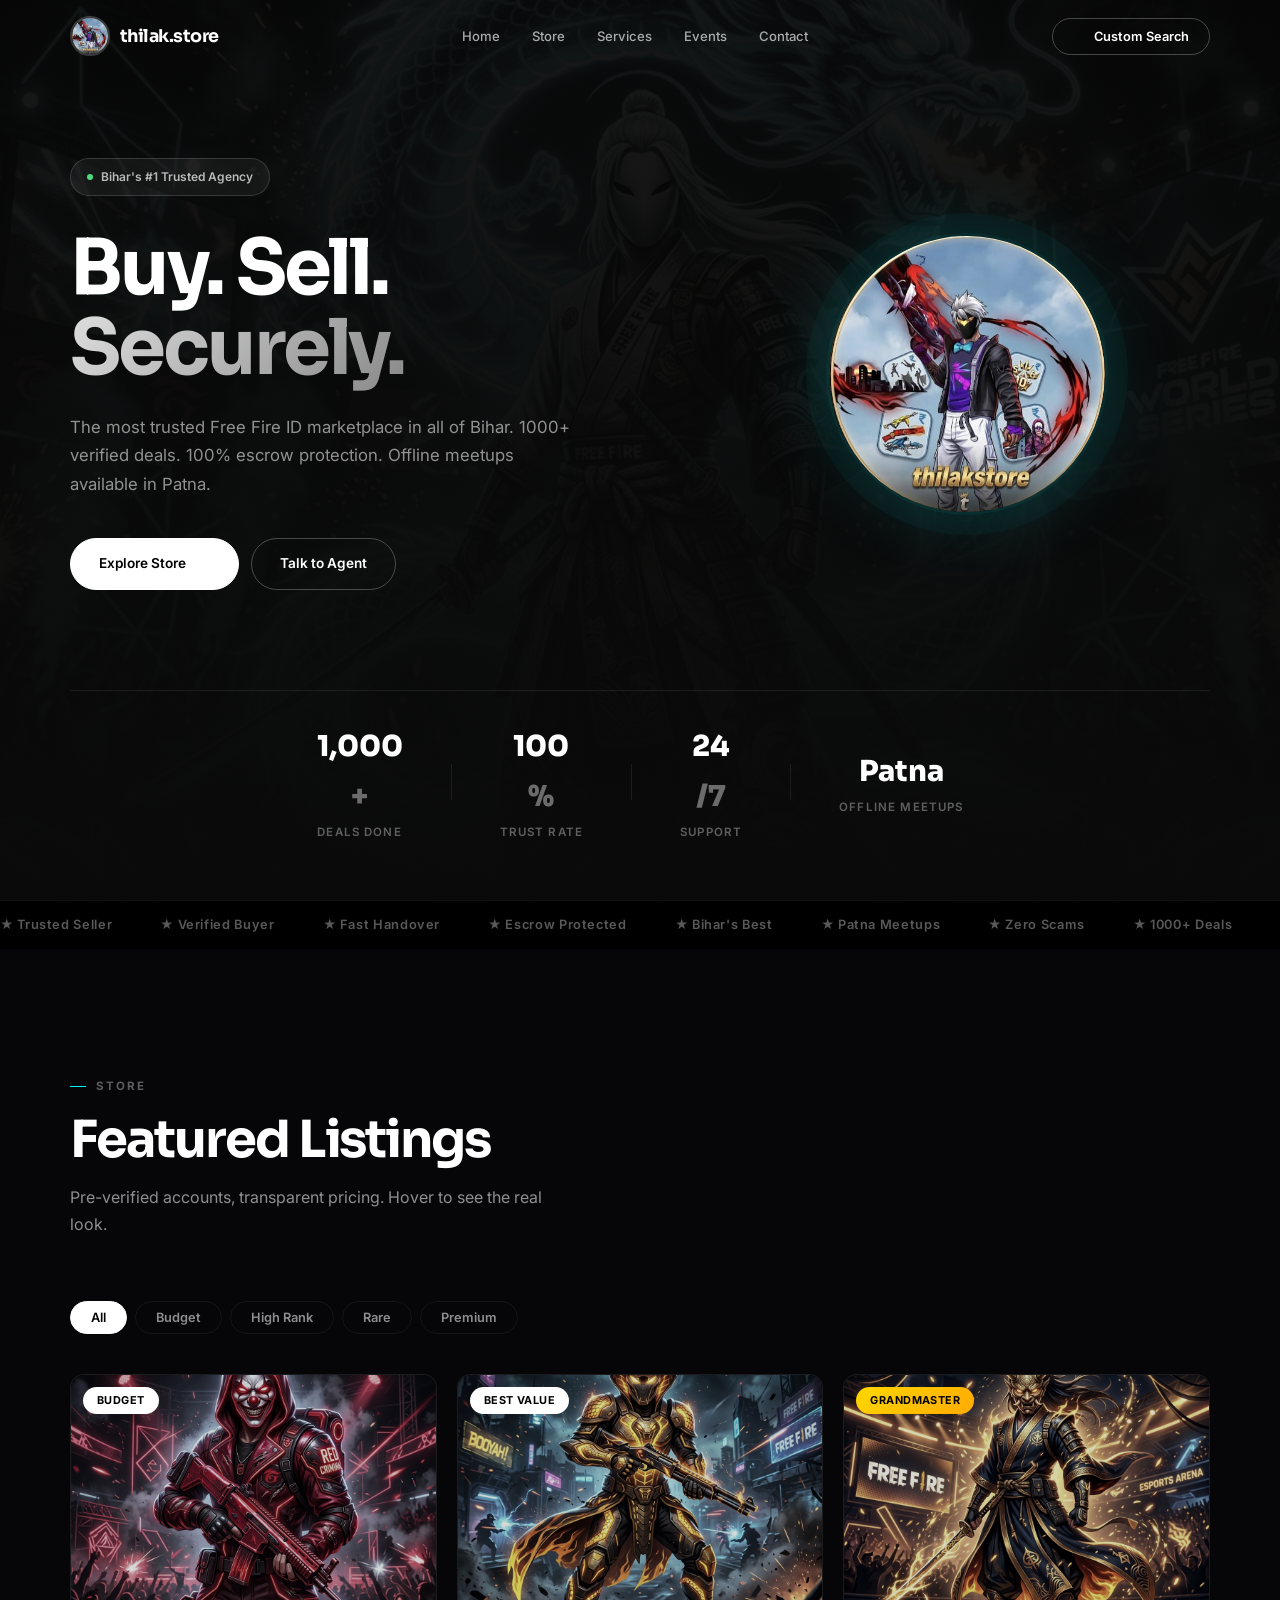
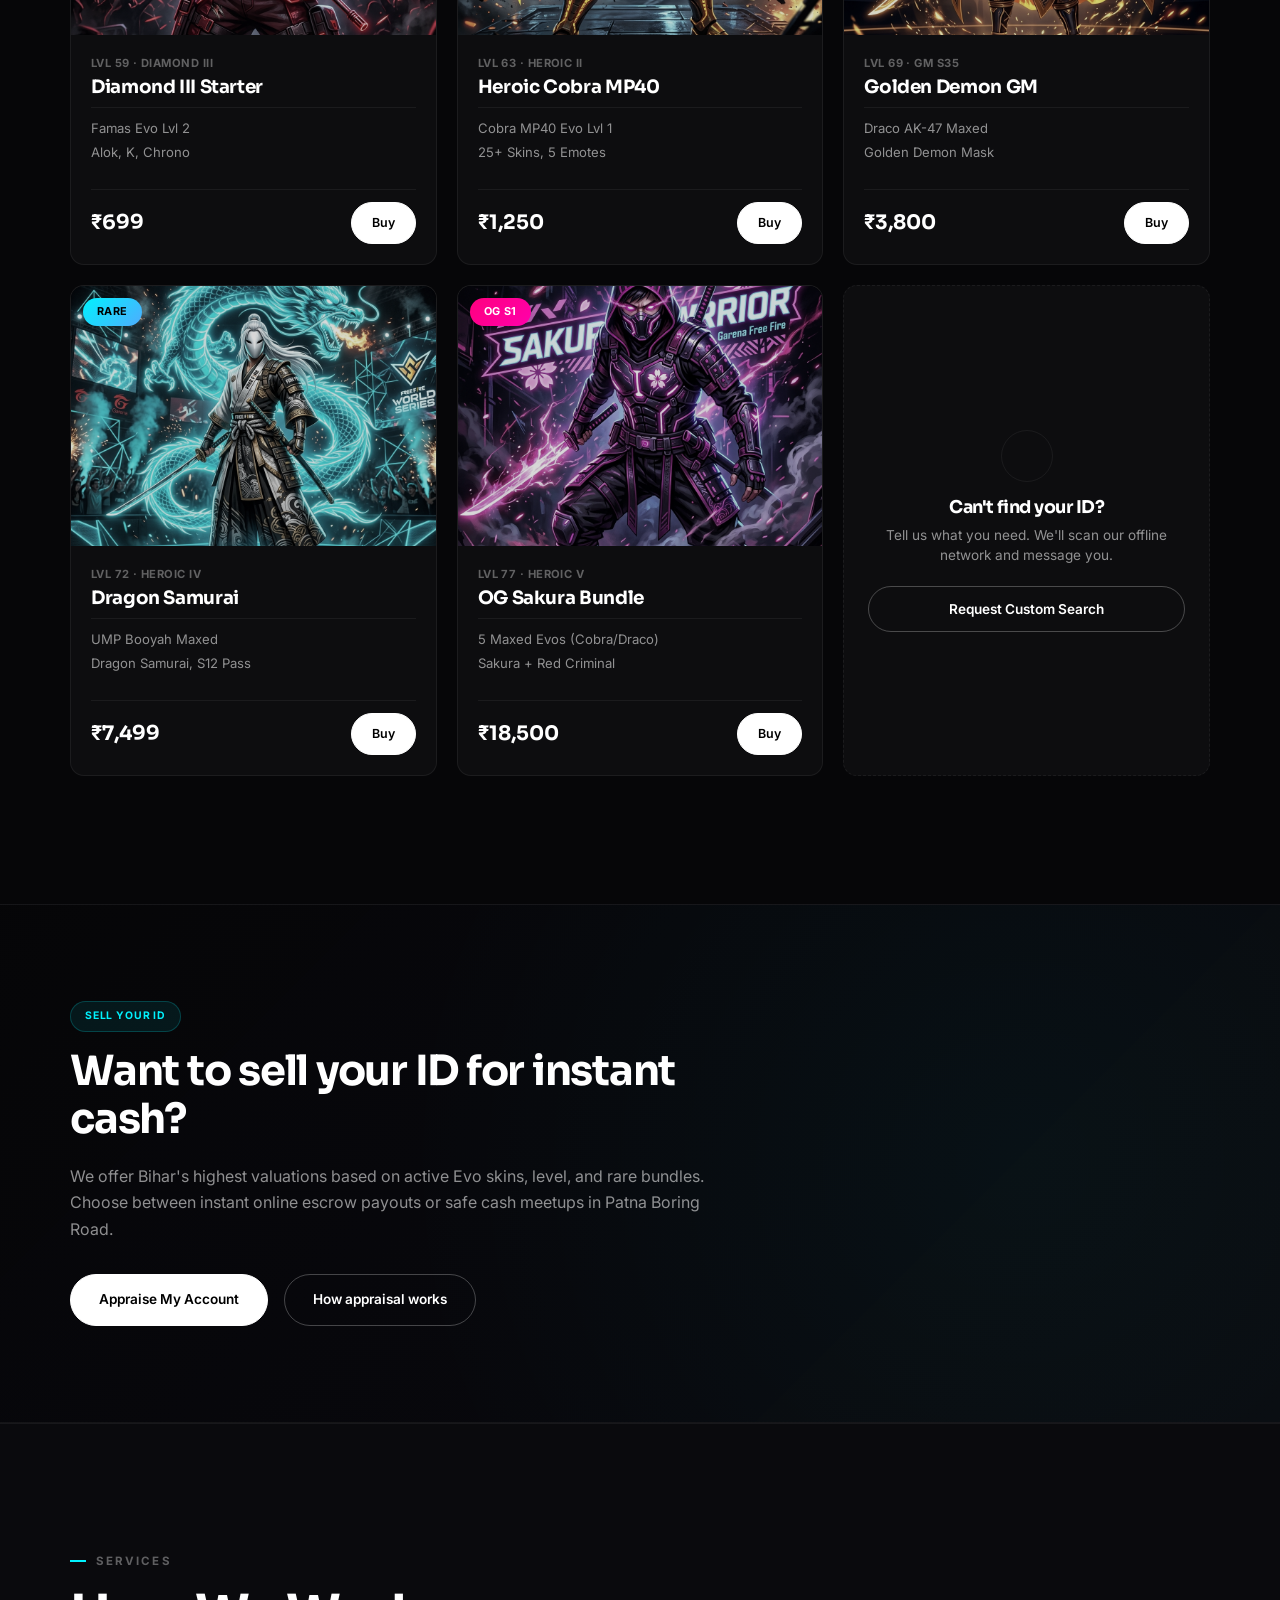
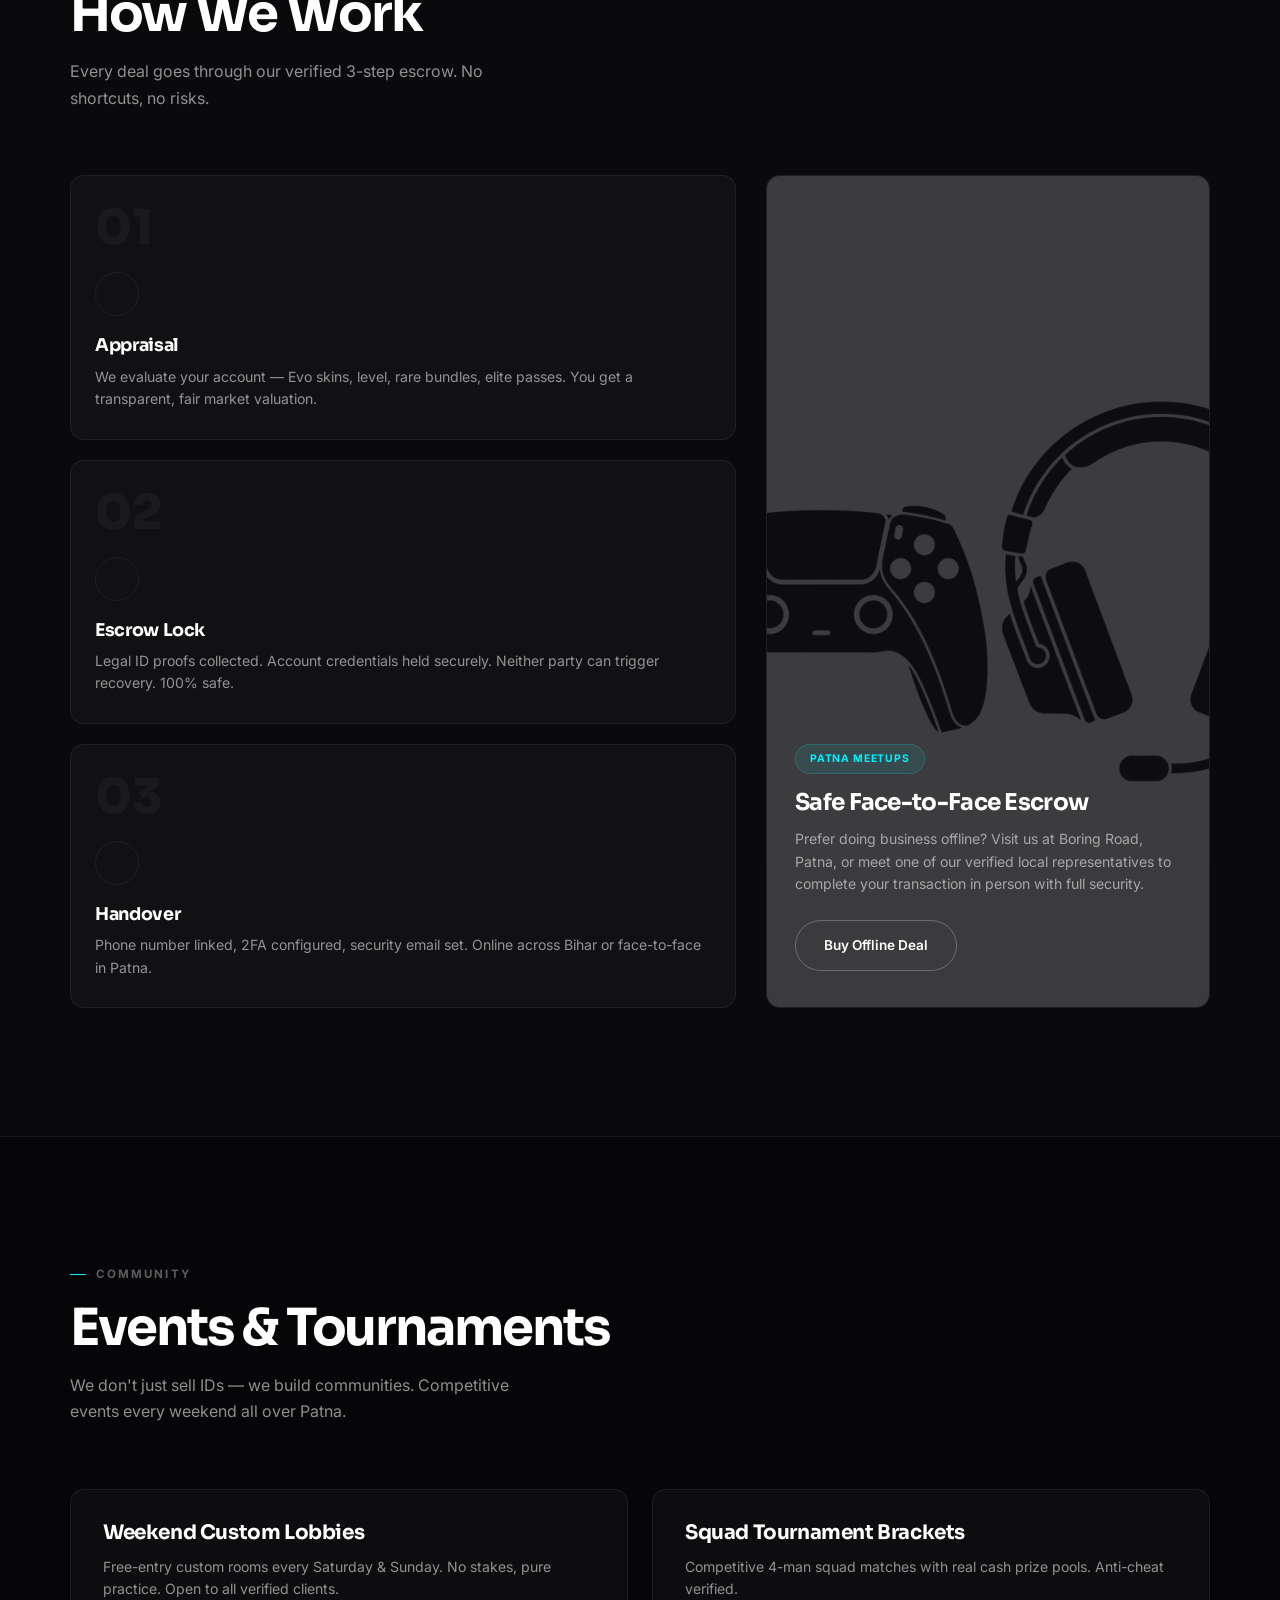
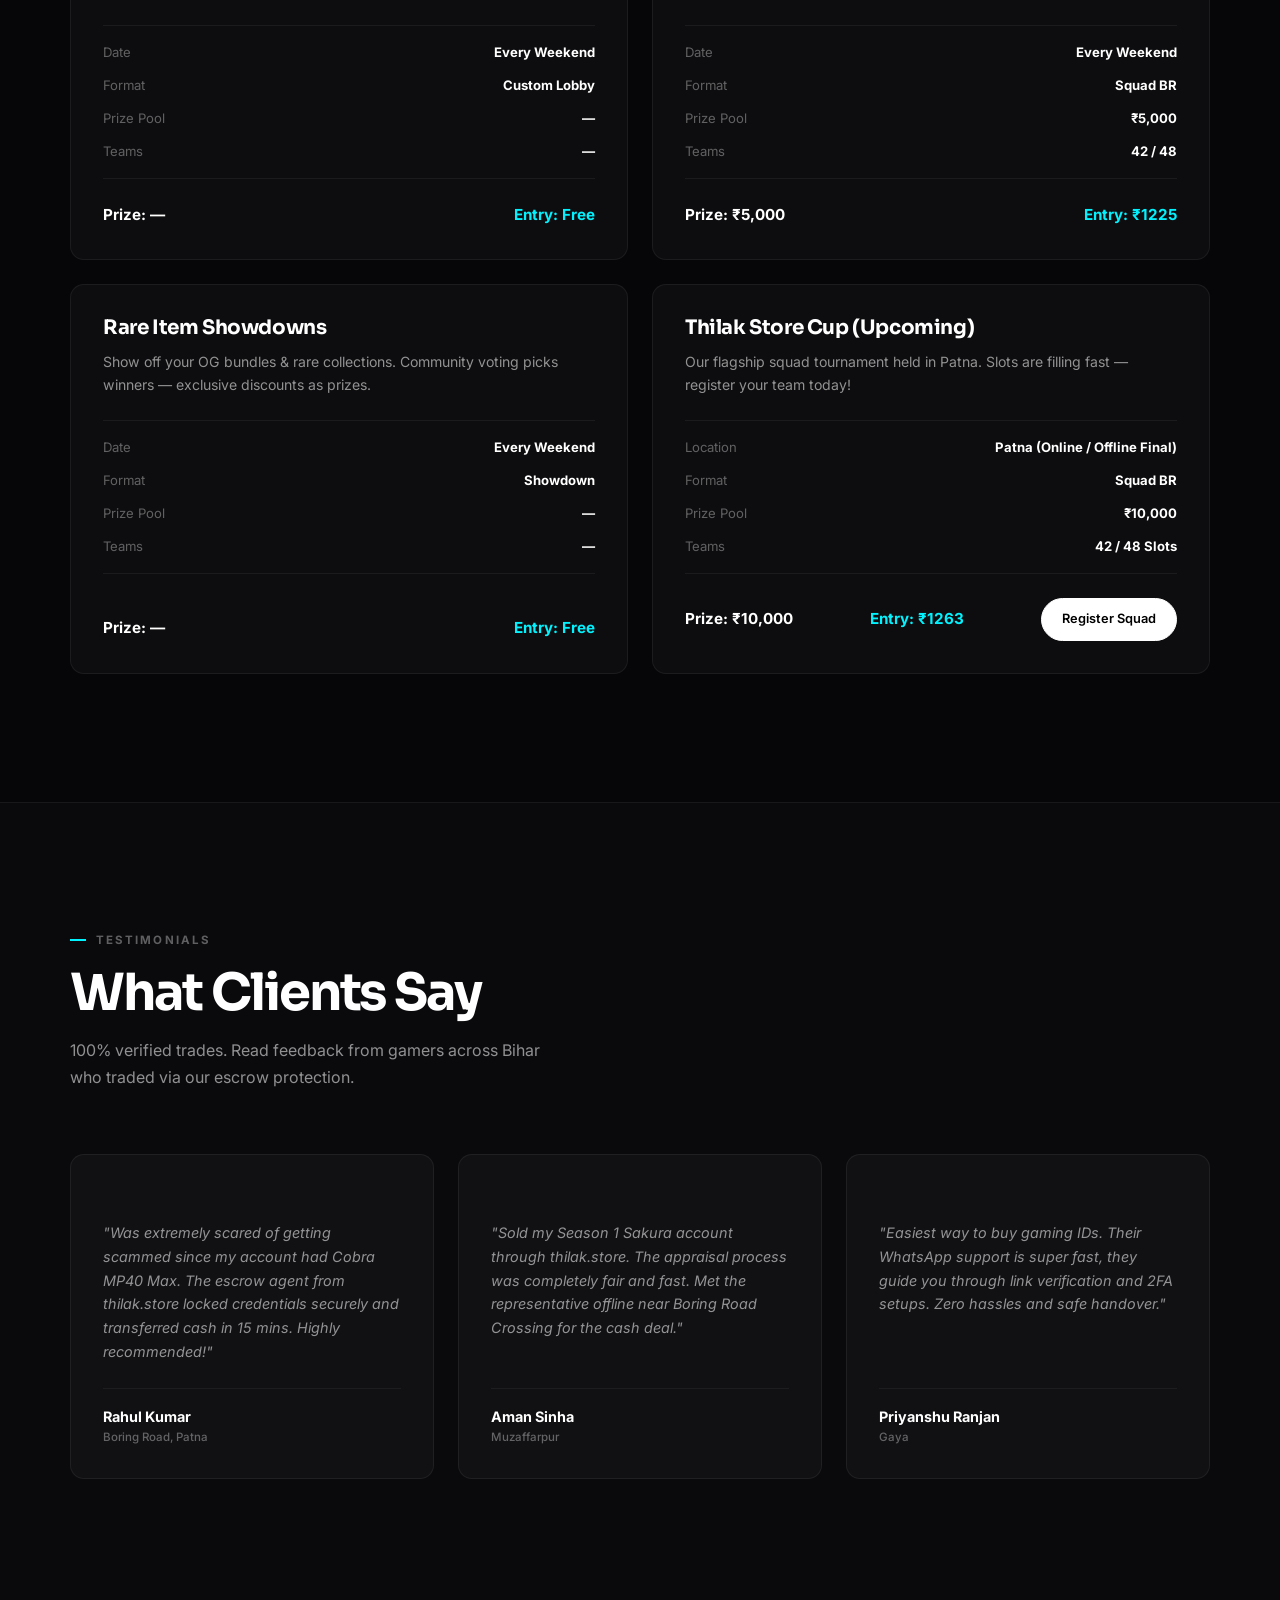
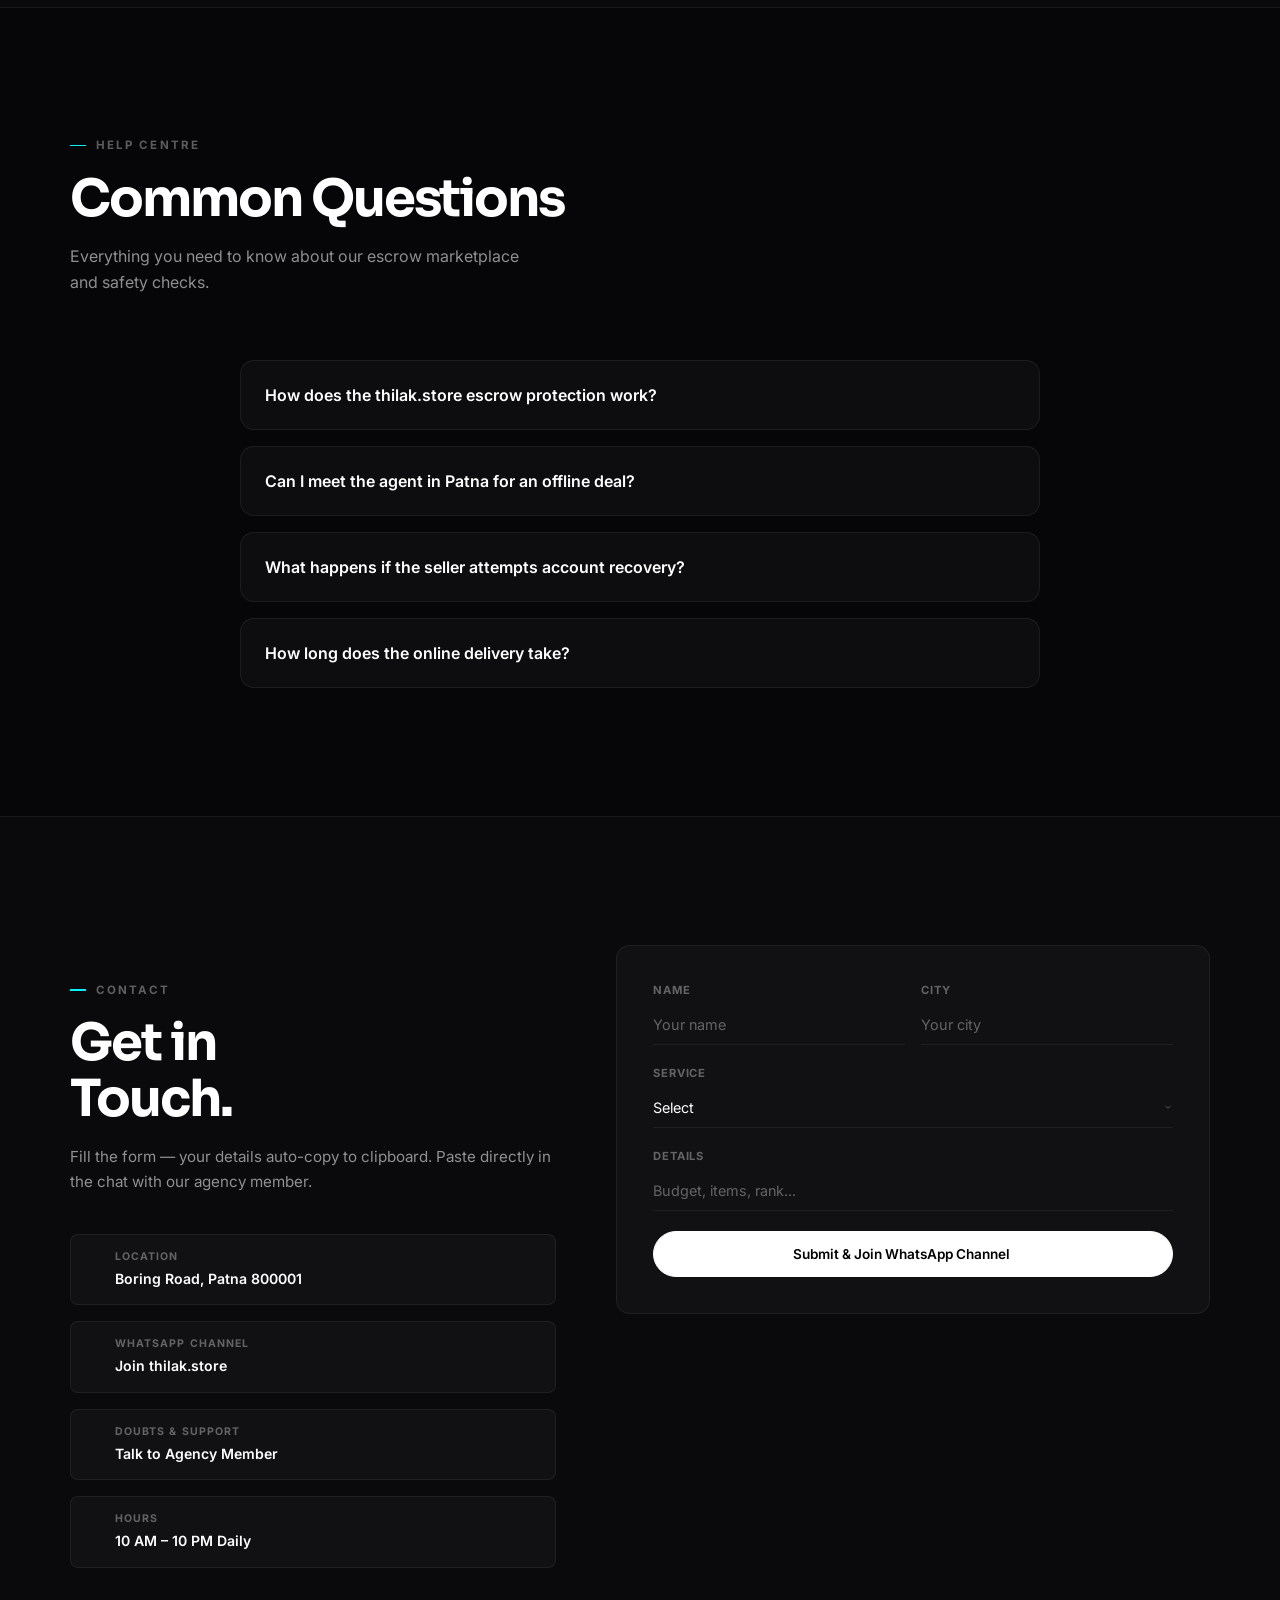
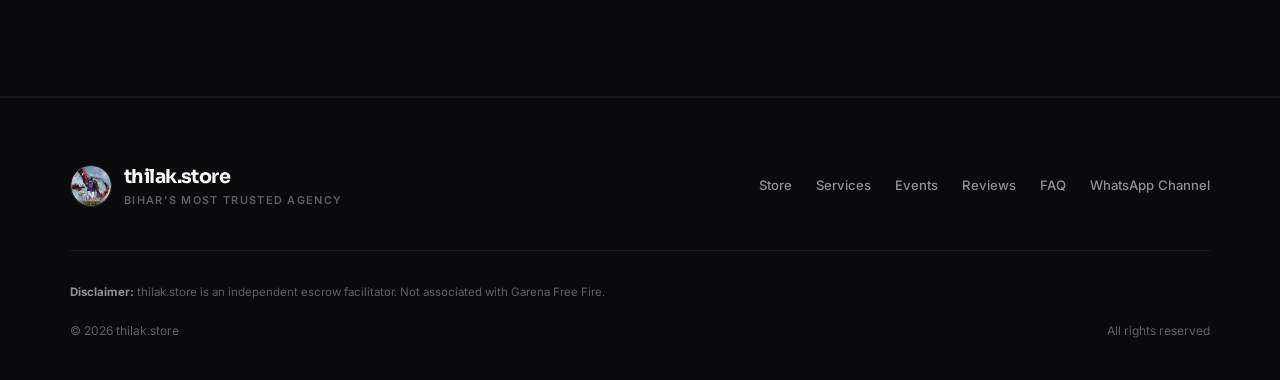
==== commit 2c649133: "fix: resolve buy redirect issue in sandboxed environments by removing target=_blank and adding globa" ====
--- a/index.html
+++ b/index.html
@@ -184,7 +184,7 @@
                             </div>
                             <div class="p-foot">
                                 <span class="p-price">₹699</span>
-                                <a href="https://whatsapp.com/channel/0029Vb7mj918qIzzuWZLDc3T" target="_blank" rel="noopener" class="btn-sm-dark buy-now-btn" style="text-align: center; display: inline-block;">Buy</a>
+                                <a href="https://whatsapp.com/channel/0029Vb7mj918qIzzuWZLDc3T" class="btn-sm-dark buy-now-btn" style="text-align: center; display: inline-block;">Buy</a>
                             </div>
                         </div>
                     </article>
@@ -203,7 +203,7 @@
                             </div>
                             <div class="p-foot">
                                 <span class="p-price">₹1,250</span>
-                                <a href="https://whatsapp.com/channel/0029Vb7mj918qIzzuWZLDc3T" target="_blank" rel="noopener" class="btn-sm-dark buy-now-btn" style="text-align: center; display: inline-block;">Buy</a>
+                                <a href="https://whatsapp.com/channel/0029Vb7mj918qIzzuWZLDc3T" class="btn-sm-dark buy-now-btn" style="text-align: center; display: inline-block;">Buy</a>
                             </div>
                         </div>
                     </article>
@@ -222,7 +222,7 @@
                             </div>
                             <div class="p-foot">
                                 <span class="p-price">₹3,800</span>
-                                <a href="https://whatsapp.com/channel/0029Vb7mj918qIzzuWZLDc3T" target="_blank" rel="noopener" class="btn-sm-dark buy-now-btn" style="text-align: center; display: inline-block;">Buy</a>
+                                <a href="https://whatsapp.com/channel/0029Vb7mj918qIzzuWZLDc3T" class="btn-sm-dark buy-now-btn" style="text-align: center; display: inline-block;">Buy</a>
                             </div>
                         </div>
                     </article>
@@ -241,7 +241,7 @@
                             </div>
                             <div class="p-foot">
                                 <span class="p-price">₹7,499</span>
-                                <a href="https://whatsapp.com/channel/0029Vb7mj918qIzzuWZLDc3T" target="_blank" rel="noopener" class="btn-sm-dark buy-now-btn" style="text-align: center; display: inline-block;">Buy</a>
+                                <a href="https://whatsapp.com/channel/0029Vb7mj918qIzzuWZLDc3T" class="btn-sm-dark buy-now-btn" style="text-align: center; display: inline-block;">Buy</a>
                             </div>
                         </div>
                     </article>
@@ -260,7 +260,7 @@
                             </div>
                             <div class="p-foot">
                                 <span class="p-price">₹18,500</span>
-                                <a href="https://whatsapp.com/channel/0029Vb7mj918qIzzuWZLDc3T" target="_blank" rel="noopener" class="btn-sm-dark buy-now-btn" style="text-align: center; display: inline-block;">Buy</a>
+                                <a href="https://whatsapp.com/channel/0029Vb7mj918qIzzuWZLDc3T" class="btn-sm-dark buy-now-btn" style="text-align: center; display: inline-block;">Buy</a>
                             </div>
                         </div>
                     </article>
@@ -560,13 +560,13 @@
                                 <i data-lucide="map-pin" style="width:18px;height:18px;flex-shrink:0;"></i>
                                 <div><span class="info-label">Location</span><p>Boring Road, Patna 800001</p></div>
                             </div>
-                            <a href="https://whatsapp.com/channel/0029Vb7mj918qIzzuWZLDc3T" target="_blank" rel="noopener" style="display: block; width: 100%;">
+                            <a href="https://whatsapp.com/channel/0029Vb7mj918qIzzuWZLDc3T" style="display: block; width: 100%;">
                                 <div class="info-item">
                                     <i data-lucide="message-circle" style="width:18px;height:18px;flex-shrink:0;"></i>
                                     <div><span class="info-label">WhatsApp Channel</span><p>Join thilak.store</p></div>
                                 </div>
                             </a>
-                            <a href="https://wa.me/918102098935" target="_blank" rel="noopener" style="display: block; width: 100%;">
+                            <a href="https://wa.me/918102098935" style="display: block; width: 100%;">
                                 <div class="info-item">
                                     <i data-lucide="help-circle" style="width:18px;height:18px;flex-shrink:0;"></i>
                                     <div><span class="info-label">Doubts & Support</span><p>Talk to Agency Member</p></div>
@@ -632,7 +632,7 @@
                     <a href="#events">Events</a>
                     <a href="#reviews">Reviews</a>
                     <a href="#faq">FAQ</a>
-                    <a href="https://whatsapp.com/channel/0029Vb7mj918qIzzuWZLDc3T" target="_blank" rel="noopener">WhatsApp Channel</a>
+                    <a href="https://whatsapp.com/channel/0029Vb7mj918qIzzuWZLDc3T">WhatsApp Channel</a>
                 </div>
             </div>
             <div class="footer-line"></div>
